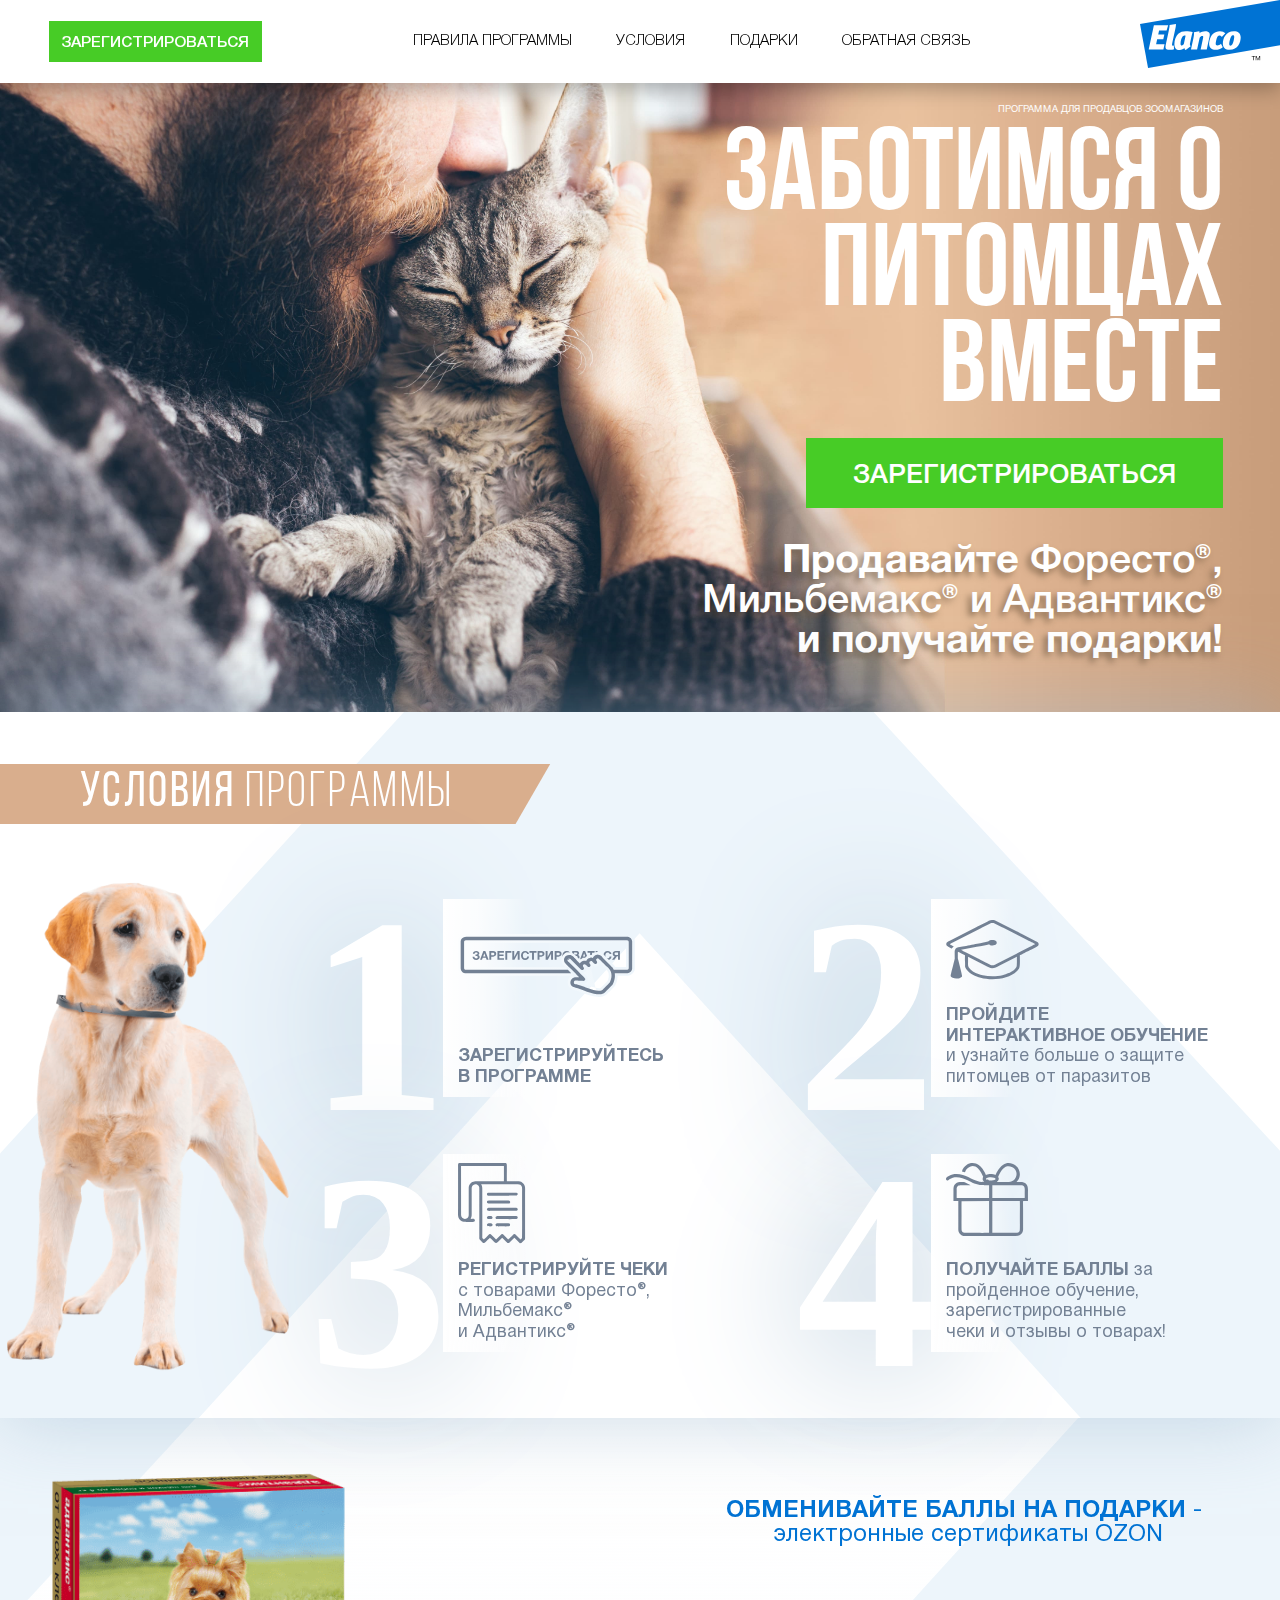
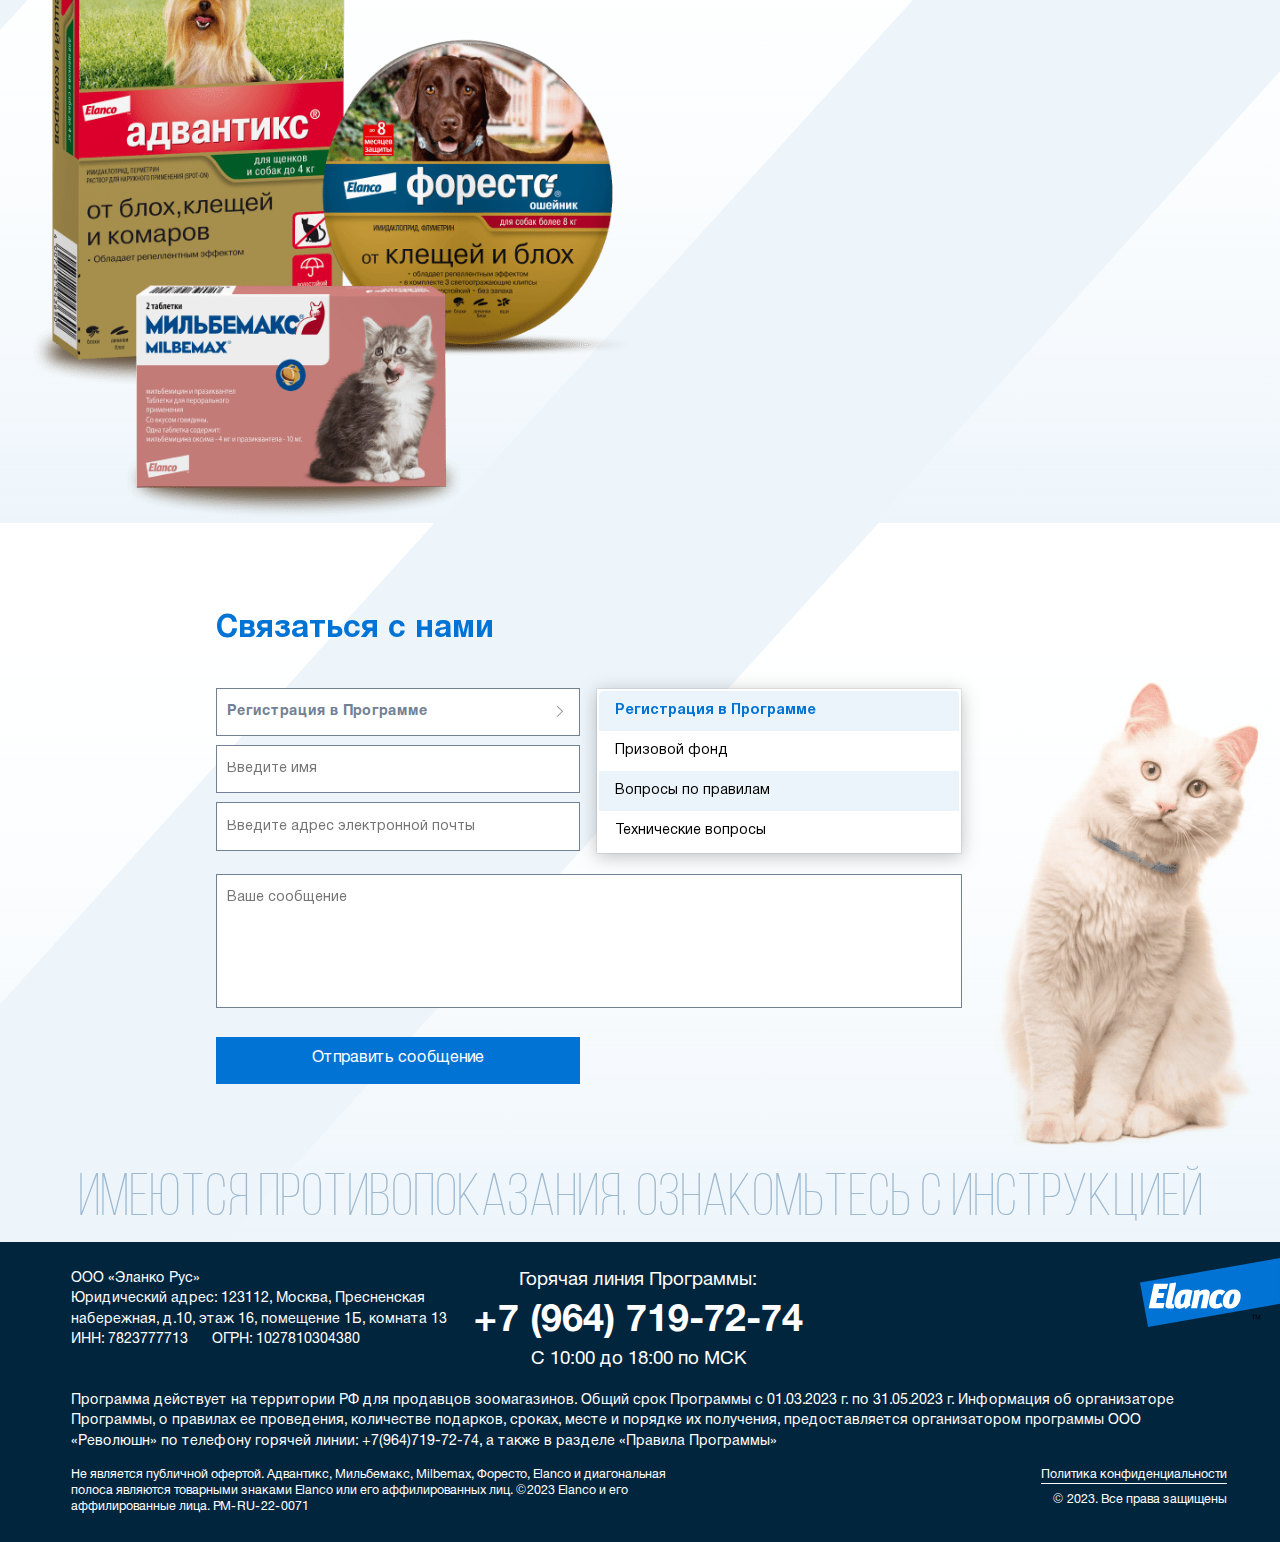
==== index.html @ 5ed326da "up" ====
<!doctype html>
<html class="no-js" lang="ru">

    <head>
        <meta charset="utf-8">
        <meta http-equiv="x-ua-compatible" content="ie=edge">
        <title>Elanco</title>
        <meta content="" name="description">
        <meta content="" name="keywords">
        <meta name="viewport" content="width=device-width, initial-scale=1">

        <meta content="telephone=no" name="format-detection">
        <!-- This make sence for mobile browsers. It means, that content has been optimized for mobile browsers -->
        <meta name="HandheldFriendly" content="true">


        <!--[if (gt IE 9)|!(IE)]><!-->
        <link href="static/css/main.min.css" rel="stylesheet" type="text/css">
        <!--<![endif]-->

        <meta property="og:title" content="" />
        <meta property="og:url" content="" />
        <meta property="og:description" content="" />
        <meta property="og:image" content="" />
        <meta property="og:image:type" content="image/jpeg" />
        <meta property="og:image:width" content="500" />
        <meta property="og:image:height" content="300" />
        <meta property="twitter:description" content="" />
        <link rel="image_src" href="" />

        <link rel="apple-touch-icon" sizes="57x57" href="./favicon/apple-icon-57x57.png">
        <link rel="apple-touch-icon" sizes="60x60" href="./favicon/apple-icon-60x60.png">
        <link rel="apple-touch-icon" sizes="72x72" href="./favicon/apple-icon-72x72.png">
        <link rel="apple-touch-icon" sizes="76x76" href="./favicon/apple-icon-76x76.png">
        <link rel="apple-touch-icon" sizes="114x114" href="./favicon/apple-icon-114x114.png">
        <link rel="apple-touch-icon" sizes="120x120" href="./favicon/apple-icon-120x120.png">
        <link rel="apple-touch-icon" sizes="144x144" href="./favicon/apple-icon-144x144.png">
        <link rel="apple-touch-icon" sizes="152x152" href="./favicon/apple-icon-152x152.png">
        <link rel="apple-touch-icon" sizes="180x180" href="./favicon/apple-icon-180x180.png">
        <link rel="icon" type="image/png" sizes="192x192" href="./favicon/android-icon-192x192.png">
        <link rel="icon" type="image/png" sizes="32x32" href="./favicon/favicon-32x32.png">
        <link rel="icon" type="image/png" sizes="96x96" href="./favicon/favicon-96x96.png">
        <link rel="icon" type="image/png" sizes="16x16" href="./favicon/favicon-16x16.png">
        <link rel="manifest" href="./favicon/manifest.json">
        <meta name="msapplication-TileColor" content="#ffffff">
        <meta name="msapplication-TileImage" content="./favicon/ms-icon-144x144.png">
        <meta name="theme-color" content="#ffffff">


        <script>
            (function(H){H.className=H.className.replace(/\bno-js\b/,'js')})(document.documentElement)
        </script>

    </head>

    <body class="page">


        <header class="header">
            <div class="burger">
                <img src="./static/img/content/burger.svg" alt="☰">
            </div>
            <div class="button" data-popup-open="popup__registration">
                Зарегистрироваться
            </div>
            <nav class="nav">
                <a href="#" class="nav__link" data-popup-open="popup__rules">

              Правила программы

            </a>
                <a href="#terms" class="nav__link">

              Условия

            </a>
                <a href="#gifts" class="nav__link">

              Подарки

            </a>
                <a href="#form" class="nav__link">

              Обратная связь

            </a>
            </nav>
            <div class="logo">
                <img src="./static/img/content/logo.svg" alt="Elanco">
            </div>
        </header>
        <section class="banner">
            <span class="mtitle">

            Программа для продавцов зоомагазинов

          </span>
            <h1 class="title">

            Заботимся о питомцах вместе

          </h1>
            <a href="#" class="button banner__button" data-popup-open="popup__registration">

            зарегистрироваться

          </a>
            <span class="banner__text">

            <b>Продавайте</b> Форесто®, Мильбемакс® и Адвантикс® <b>и получайте подарки!</b>

          </span>
            <picture class="banner__background">
                <source srcset="./static/img/content/mobile-banner.png" media="(max-width: 768px)">
                    <img src="./static/img/content/banner.jpg" alt="">
            </picture>
        </section>
        <main class="main">
            <div class="terms" id="terms">
                <div class="terms__title">
                    <b>Условия</b> программы
                </div>
                <div class="terms__container">
                    <div class="terms__item">
                        <div class="terms__icon">
                            <img src="./static/img/content/terms1.svg" alt="">
                        </div>
                        <div class="terms__text">
                            <b>Зарегистрируйтесь в&nbsp;программе</b>
                        </div>
                    </div>
                    <div class="terms__item">
                        <div class="terms__icon">
                            <img src="./static/img/content/terms2.svg" alt="">
                        </div>
                        <div class="terms__text">
                            <b>ПРОЙДИТЕ интерактивное&nbsp;обучение</b> и узнайте больше о защите питомцев от паразитов
                        </div>
                    </div>
                    <div class="terms__item">
                        <div class="terms__icon">
                            <img src="./static/img/content/terms3.svg" alt="">
                        </div>
                        <div class="terms__text">
                            <b>регистрируйте чеки</b> с&nbsp;товарами Форесто®, Мильбемакс®
                            <br>и&nbsp;Адвантикс®
                        </div>
                    </div>
                    <div class="terms__item">
                        <div class="terms__icon">
                            <img src="./static/img/content/terms4.svg" alt="">
                        </div>
                        <div class="terms__text">
                            <b>Получайте баллы</b> за пройденное обучение, зарегистрированные
                            <br>чеки и отзывы о товарах!
                        </div>
                    </div>
                </div>
                <div class="terms__background">
                    <img src="./static/img/content/terms-bg.png" alt="">
                </div>
                <picture class="terms__overlay">
                    <source srcset="./static/img/content/bg1-m.svg" media="(max-width: 768px)" />
                    <img src="./static/img/content/bg1.svg" alt="">
                </picture>
            </div>
            <div class="gifts" id="gifts">
                <div class="gifts__first">
                    <img src="./static/img/content/gift1.png" alt="">
                </div>
                <div class="gifts__second">
                    <img src="./static/img/content/gift2.svg" alt="">
                    <div class="gifts__text">
                        <b>Обменивайте баллы на&nbsp;подарки</b> -&nbsp;электронные&nbsp;сертификаты OZON
                    </div>
                </div>
                <picture class="gifts__overlay">
                    <source srcset="./static/img/content/bg2-m.svg" media="(max-width: 768px)" />
                    <img src="./static/img/content/bg2.svg" alt="">
                </picture>
            </div>
            <div class="form" id="form">
                <form class="form__container">
                    <div class="form__title">Связаться с нами</div>
                    <div class="form__select select">
                        <select name="" id="" data-role="nice-select">
                            <option value="">Регистрация в Программе</option>
                            <option value="">Призовой фонд</option>
                            <option value="">Вопросы по правилам</option>
                            <option value="">Технические вопросы</option>
                        </select>
                    </div>
                    <div class="form__input input">
                        <input type="text" placeholder="Введите имя">
                    </div>
                    <div class="form__input input">
                        <input type="text" placeholder="Введите адрес электронной почты">
                    </div>
                    <div class="form__textarea textarea">
                        <textarea name="" id="" cols="30" rows="10" placeholder="Ваше сообщение"></textarea>
                    </div>
                    <button class="form__button">Отправить сообщение</button>
                </form>
                <div class="form__info">
                    ИМЕЮТСЯ ПРОТИВОПОКАЗАНИЯ. ОЗНАКОМЬТЕСЬ С ИНСТРУКЦИЕЙ
                </div>
                <picture class="form__background">
                    <source srcset="./static/img/content/form-bg2.png" media="(max-width: 768px)">
                        <img src="./static/img/content/form-bg.png" alt="">
                </picture>
                <picture class="form__overlay">
                    <source srcset="./static/img/content/bg3-m.svg" media="(max-width: 768px)" />
                    <img src="./static/img/content/bg3.svg" alt="">
                </picture>
            </div>
            <div class="main__background">
                <!-- <img src="./static/img/content/main-bg.jpg" alt=""> -->
            </div>
        </main>

        <footer class="footer">
            <div class="footer__container">
                <div class="footer__companyinfo">
                    <p>ООО «Эланко Рус»</p>
                    <p>Юридический адрес: 123112, Москва, Пресненская набережная, д.10, этаж 16, помещение 1Б, комната 13</p>
                    <p>ИНН: 7823777713&nbsp;&nbsp;&nbsp;&nbsp;&nbsp;&nbsp;ОГРН: 1027810304380</p>
                </div>
                <div class="footer__tel">
                    <p>Горячая линия Программы:</p>
                    <a href="#">+7 (964) 719-72-74</a>
                    <p>С 10:00 до 18:00 по МСК</p>
                </div>
                <div class="logo">
                    <img src="./static/img/content/logo.svg" alt="">
                </div>
            </div>
            <div class="footer__container">
                <div class="footer__companyinfo">
                    Программа действует на территории РФ для продавцов зоомагазинов. Общий срок Программы с 01.03.2023 г. по 31.05.2023 г. Информация об организаторе Программы, о правилах ее проведения, количестве подарков, сроках, месте и порядке их получения, предоставляется
                    организатором программы ООО «Революшн» по телефону горячей линии: +7(964)719-72-74, а также в разделе «Правила Программы»
                </div>
            </div>
            <div class="footer__copyright">
                <div class="footer__copyrighttext">
                    Не является публичной офертой. Адвантикс, Мильбемакс, Milbemax, Форесто, Elanco и диагональная полоса являются товарными знаками Elanco или его аффилированных лиц. ©2023 Elanco и его аффилированные лица. PM-RU-22-0071
                </div>
                <div class="footer__politic">
                    <a href="#" data-popup-open="popup__politic">Политика конфиденциальности</a>
                    <span>© 2023. Все права защищены</span>
                </div>
            </div>
        </footer>
        <div class="popup popup__registration">
            <div class="popup__container">
                <div class="popup__close" data-popup-close>
                    <svg width="21" height="21" viewBox="0 0 21 21" fill="none" xmlns="http://www.w3.org/2000/svg">
                        <path fill-rule="evenodd" clip-rule="evenodd" d="M11.5343 10.9874L19.7318 2.62317C19.9109 2.43906 20.0099 2.19197 20.0073 1.93561C20.0046 1.67925 19.9004 1.43426 19.7175 1.25392C19.6271 1.16475 19.5199 1.09435 19.402 1.0467C19.2841 0.999049 19.1579 0.975155 19.0307 0.976362C18.9035 0.977569 18.7778 1.00387 18.6609 1.05375C18.5439 1.10363 18.4381 1.17604 18.3494 1.26691L10.1662 9.61825L1.64421 1.25392C1.55378 1.16483 1.44656 1.09446 1.32869 1.04686C1.21082 0.999257 1.08464 0.975393 0.957458 0.9766C0.830273 0.977806 0.704562 1.00408 0.587622 1.05391C0.470683 1.10374 0.364827 1.17612 0.276119 1.26691C0.0968239 1.45084 -0.00239563 1.69787 4.39455e-05 1.95423C0.00248352 2.21058 0.106358 2.45556 0.289121 2.63608L8.79873 10.9874L0.289121 19.3388C0.106358 19.5193 0.00248352 19.7643 4.39455e-05 20.0207C-0.00239563 20.2771 0.0968239 20.5241 0.276119 20.708C0.364737 20.799 0.470553 20.8715 0.587503 20.9214C0.704454 20.9713 0.830223 20.9977 0.957458 20.9989C1.08469 21.0001 1.21088 20.9762 1.32877 20.9285C1.44665 20.8808 1.55387 20.8102 1.64421 20.7209L10.1662 12.3567L18.3494 20.708C18.4392 20.8004 18.5467 20.8739 18.6655 20.924C18.7844 20.9742 18.9122 21 19.0413 21C19.1671 21.0005 19.2918 20.976 19.4081 20.9281C19.5245 20.8802 19.63 20.8098 19.7188 20.7209C19.9018 20.5406 20.0058 20.2957 20.0085 20.0393C20.0112 19.783 19.9123 19.5359 19.7331 19.3518L11.5343 10.9874Z"
                        fill="#0073D4" />
                    </svg>
                </div>
                <div class="popup__title">
                    Регистрация
                </div>
                <div class="popup__form">
                    <div class="input">
                        <input type="text" placeholder="Имя">
                    </div>
                    <div class="input">
                        <input type="text" placeholder="Фамилия">
                    </div>
                    <div class="input">
                        <input type="text" placeholder="Город">
                    </div>
                    <div class="input">
                        <input type="text" placeholder="Название магазина">
                    </div>
                    <div class="input">
                        <input type="text" class="tel" placeholder="Номер телефона">
                    </div>
                    <div class="input">
                        <input type="text" class="tel" placeholder="Почта">
                    </div>
                    <label class="checkbox">
                        <input type="checkbox" checked>
                        <span>Настоящим подтверждаю, что я ознакомлен с <a href="#" data-popup-open="popup__politic">Политикой конфиденциальности</a> и согласен на обработку персональных данных.</span>
                    </label>
                    <label class="checkbox">
                        <input type="checkbox" checked>
                        <span>Я даю согласие на получение рассылки о предложениях, информации о продуктах/услугах и иной рекламной информации.</span>
                    </label>
                    <div class="form__button">
                        Зарегистрироваться
                    </div>
                </div>
            </div>
            <div class="popup__overlay" data-popup-close></div>
        </div>

        <div class="popup popup__rules">
            <div class="popup__container">
                <div class="popup__close" data-popup-close>
                    <svg width="21" height="21" viewBox="0 0 21 21" fill="none" xmlns="http://www.w3.org/2000/svg">
                        <path fill-rule="evenodd" clip-rule="evenodd" d="M11.5343 10.9874L19.7318 2.62317C19.9109 2.43906 20.0099 2.19197 20.0073 1.93561C20.0046 1.67925 19.9004 1.43426 19.7175 1.25392C19.6271 1.16475 19.5199 1.09435 19.402 1.0467C19.2841 0.999049 19.1579 0.975155 19.0307 0.976362C18.9035 0.977569 18.7778 1.00387 18.6609 1.05375C18.5439 1.10363 18.4381 1.17604 18.3494 1.26691L10.1662 9.61825L1.64421 1.25392C1.55378 1.16483 1.44656 1.09446 1.32869 1.04686C1.21082 0.999257 1.08464 0.975393 0.957458 0.9766C0.830273 0.977806 0.704562 1.00408 0.587622 1.05391C0.470683 1.10374 0.364827 1.17612 0.276119 1.26691C0.0968239 1.45084 -0.00239563 1.69787 4.39455e-05 1.95423C0.00248352 2.21058 0.106358 2.45556 0.289121 2.63608L8.79873 10.9874L0.289121 19.3388C0.106358 19.5193 0.00248352 19.7643 4.39455e-05 20.0207C-0.00239563 20.2771 0.0968239 20.5241 0.276119 20.708C0.364737 20.799 0.470553 20.8715 0.587503 20.9214C0.704454 20.9713 0.830223 20.9977 0.957458 20.9989C1.08469 21.0001 1.21088 20.9762 1.32877 20.9285C1.44665 20.8808 1.55387 20.8102 1.64421 20.7209L10.1662 12.3567L18.3494 20.708C18.4392 20.8004 18.5467 20.8739 18.6655 20.924C18.7844 20.9742 18.9122 21 19.0413 21C19.1671 21.0005 19.2918 20.976 19.4081 20.9281C19.5245 20.8802 19.63 20.8098 19.7188 20.7209C19.9018 20.5406 20.0058 20.2957 20.0085 20.0393C20.0112 19.783 19.9123 19.5359 19.7331 19.3518L11.5343 10.9874Z"
                        fill="#0073D4" />
                    </svg>
                </div>
                <div class="popup__title">
                    Правила программы
                </div>
                <div class="popup__content">
                    <b>

                1. Общие положения проведения Программы.

              </b>
                    <p>
                        Стимулирующая Программа (далее – «Программа») проводится с целью продвижения и повышения узнаваемости бумаги офисной бренда Снегурочка (далее – Продукция).
                    </p>
                    <p>
                        Программа проводится с целью привлечения внимания покупателей к Продукции и стимулирования потребительского спроса на Продукцию.
                    </p>
                    <p>
                        Принимая участие в Программе, Участники полностью соглашаются с настоящими правилами (далее – «Правила»).
                    </p>
                    <p>
                        Программа не преследует цели получения прибыли либо иного дохода. Программа носит исключительно рекламный характер и не требует внесения платы за участие. Программа не является лотереей или иной основанной на риске игрой и проводится в соответствии с
                        настоящими Правилами и действующим законодательством РФ. Программа не содержит элементы риска, определение победителей осуществляется в соответствии с настоящими Правилами. Требования Федерального закона РФ № 138-ФЗ от 11.11.2003
                        г. «О лотереях» на данную Программу не распространяются.
                    </p>
                    <b>

                2. Термины и определения, содержащиеся в настоящих Правилах:

              </b>
                    <p>
                        2.1 Участник Программы (далее по тексту - «Участник», «Участники» или «Участник Программы», «Участники Программы») – лицо, соответствующее требованиям, установленным разделом 6 настоящих Правил и совершившее действия, предусмотренные условиями настоящих
                        Правил, направленные на участие
                    </p>
                    <p>
                        Стимулирующая Программа (далее – «Программа») проводится с целью продвижения и повышения узнаваемости бумаги офисной бренда Снегурочка (далее – Продукция).
                    </p>
                    <p>
                        Программа проводится с целью привлечения внимания покупателей к Продукции и стимулирования потребительского спроса на Продукцию.
                    </p>
                    <p>
                        Принимая участие в Программе, Участники полностью соглашаются с настоящими правилами (далее – «Правила»).
                    </p>
                    <p>
                        Программа не преследует цели получения прибыли либо иного дохода. Программа носит исключительно рекламный характер и не требует внесения платы за участие. Программа не является лотереей или иной основанной на риске игрой и проводится в соответствии с
                        настоящими Правилами и действующим законодательством РФ. Программа не содержит элементы риска, определение победителей осуществляется в соответствии с настоящими Правилами. Требования Федерального закона РФ № 138-ФЗ от 11.11.2003
                        г. «О лотереях» на данную Программу не распространяются.
                    </p>
                </div>
            </div>
            <div class="popup__overlay" data-popup-close></div>
        </div>

        <div class="popup popup__politic">
            <div class="popup__container">
                <div class="popup__close" data-popup-close>
                    <svg width="21" height="21" viewBox="0 0 21 21" fill="none" xmlns="http://www.w3.org/2000/svg">
                        <path fill-rule="evenodd" clip-rule="evenodd" d="M11.5343 10.9874L19.7318 2.62317C19.9109 2.43906 20.0099 2.19197 20.0073 1.93561C20.0046 1.67925 19.9004 1.43426 19.7175 1.25392C19.6271 1.16475 19.5199 1.09435 19.402 1.0467C19.2841 0.999049 19.1579 0.975155 19.0307 0.976362C18.9035 0.977569 18.7778 1.00387 18.6609 1.05375C18.5439 1.10363 18.4381 1.17604 18.3494 1.26691L10.1662 9.61825L1.64421 1.25392C1.55378 1.16483 1.44656 1.09446 1.32869 1.04686C1.21082 0.999257 1.08464 0.975393 0.957458 0.9766C0.830273 0.977806 0.704562 1.00408 0.587622 1.05391C0.470683 1.10374 0.364827 1.17612 0.276119 1.26691C0.0968239 1.45084 -0.00239563 1.69787 4.39455e-05 1.95423C0.00248352 2.21058 0.106358 2.45556 0.289121 2.63608L8.79873 10.9874L0.289121 19.3388C0.106358 19.5193 0.00248352 19.7643 4.39455e-05 20.0207C-0.00239563 20.2771 0.0968239 20.5241 0.276119 20.708C0.364737 20.799 0.470553 20.8715 0.587503 20.9214C0.704454 20.9713 0.830223 20.9977 0.957458 20.9989C1.08469 21.0001 1.21088 20.9762 1.32877 20.9285C1.44665 20.8808 1.55387 20.8102 1.64421 20.7209L10.1662 12.3567L18.3494 20.708C18.4392 20.8004 18.5467 20.8739 18.6655 20.924C18.7844 20.9742 18.9122 21 19.0413 21C19.1671 21.0005 19.2918 20.976 19.4081 20.9281C19.5245 20.8802 19.63 20.8098 19.7188 20.7209C19.9018 20.5406 20.0058 20.2957 20.0085 20.0393C20.0112 19.783 19.9123 19.5359 19.7331 19.3518L11.5343 10.9874Z"
                        fill="#0073D4" />
                    </svg>
                </div>
                <div class="popup__title">
                    Правила программы
                </div>
                <div class="popup__content">
                    <p>
                        <b>

                  Политика конфиденциальности к Программе «Заботимся о питомцах вместе»

                </b>
                    </p>
                    <p>
                        <b>1.</b>Участникам Программы (далее — «субъекты персональных данных»), необходимо предоставить свои персональные данные в соответствии с условиями настоящих Правил. Предоставляемая информация относится к персональным данным и
                        охраняется в соответствии с действующим законодательством Российской Федерации. Принимая участие в Программе, Участник подтверждает свое согласие на обработку Организатором Программы предоставленных персональных данных, включая
                        сбор, запись, систематизацию, накопление, хранение, уточнение (обновление, изменение), извлечение, использование, передачу (предоставление, доступ), обезличивание, блокирование, удаление, уничтожение персональных данных для целей
                        проведения Программы на весь срок ее проведения и на срок указанный в п. 2 Правил Программы, в соответствии с положениями, предусмотренными Федеральным законом РФ № 152-ФЗ от 27 июля 2006 г. «О персональных данных» (далее - Закон).
                        Указанное согласие может быть отозвано Участником в любое время путем уведомления, направленного по электронной почте по адресу: <a href="mailto:info@revolution-marketing.ru">info@revolution-marketing.ru</a>.
                    </p>
                    <p>
                        Факт участия в Программе, а именно выполнение Участником действий, указанных в настоящих Правилах, означает его ознакомление с настоящими Правилами и его согласие на участие в Программе, на обработку его персональных данных в соответствии с настоящими
                        Правилами. Участники понимают, что указанные/предоставленные ими для участия в Программе персональные данные, будут обрабатываться Организатором всеми необходимыми способами в целях проведения Программы и дают согласие на такую
                        обработку при принятии Правил Программы.
                    </p>
                    <p>
                        <b>2. Цели сбора персональных данных:</b>
                    </p>
                    <p>
                        • Персональные данные собираются с целью выдачи Призов, указанных в п. 6.1. настоящих Правил, сообщений победителю о набранных баллах, информации о продукции Организатора и проводимых ими мероприятиях, рекламных предложений, а также с целью проведения
                        маркетингового анализа и подготовки статистической информации, а также иных целей, необходимых в соответствии с законодательством Российской Федерации.
                    </p>
                    <p>
                        • Обработка персональных данных может осуществляться Организатором, а также уполномоченными им лицами, с применением автоматизированных средств обработки данных. Участник вправе получить иную информацию о лице, осуществляющем обработку персональных данных
                        Участника, в соответствии с Федеральным законом № 152-ФЗ «О персональных данных» путем обращения к Организатору.
                    </p>
                    <p>
                        <b>3. Право доступа субъекта персональных данных к своим персональным данным:</b>
                    </p>
                    <p>
                        • Субъект персональных данных имеет право на получение сведений об Организаторе, о месте его нахождения, о наличии у Организатора защитных технических средств персональных данных, относящихся к соответствующему субъекту персональных данных, а также на
                        ознакомление с такими персональными данными, как в письменной форме (по соответствующему запросу, содержащему номер основного документа, удостоверяющего личность субъекта персональных данных или его законного представителя, сведения
                        о дате выдачи указанного документа и выдавшем его органе, а также собственноручную подпись субъекта персональных данных или его законного представителя), так и в устной форме посредством телефонной связи.
                    </p>
                    <p>
                        <b>4. Защита персональных данных:</b>
                    </p>
                    <p>
                        • Организатор, имеющий доступ к персональным данным, обеспечивает конфиденциальность персональных данных в установленном законом порядке.
                    </p>
                    <p>
                        • Персональные данные Участника хранятся до «31» декабря 2023 года.
                    </p>
                    <p>
                        • Субъект персональных данных вправе отозвать свое согласие, отправив электронное письмо на адрес: <a href="mailto:info@revolution-marketing.ru">info@revolution-marketing.ru</a> Организатору Программы с указанием в уведомлении своей
                        фамилии, имени, отчества, возраста и города, которые Участник сообщал для участия в Программе в числе своих регистрационных данных.
                    </p>
                    <p>
                        <b>5.</b> Факт участия в Программе является согласием Участника на предоставление Организатору и уполномоченным им лицам, своих персональных данных, для обработки в связи с его Участием в Программе, включая сбор, запись, систематизацию,
                        накопление, хранение, уточнение (обновление, изменение), извлечение, использование, а также с целью отправки сообщений по сетям электросвязи, включая направление SMS-сообщений, в связи с участием в Программе, с целью вручения Призов,
                        индивидуального общения с Участниками в целях, связанных с проведением Программы, а также в отношении иных акций Организатора, как самим Организатором, так и уполномоченным им лицам, передачу (предоставление, доступ), обезличивание,
                        блокирование, удаление, уничтожение персональных данных в целях, связанных с проведением Программы и других акций Организатора. Обработка персональных данных осуществляется в целях исполнения договора на участие в Программе, одной
                        из сторон которого является Участник. Персональные данные используются Организатором для исполнения указанного договора. Организатор Программы уничтожает или обезличивает хранящиеся у него в любом виде и формате персональные данные
                        Участников по достижению целей обработки, за исключением итоговой документации, которая хранится в течение 5-ти лет. Персональные данные могут передаваться от Организатора третьим лицам, привлекаемым Организатором на основании
                        соответствующих договоров. Существенным условием договоров, заключаемых Организатором с третьими лицами, является обязанность обеспечения третьими лицами конфиденциальности персональных данных и безопасности их обработки.
                    </p>
                    <p>
                        <b>6.</b> Трансграничная передача персональных данных и обработка биометрических персональных данных Организатором не осуществляется. Персональные данные Участников хранятся на территории России.
                    </p>
                </div>
            </div>
            <div class="popup__overlay" data-popup-close></div>
        </div>

        <div class="mobile-menu">
            <a href="#" data-popup-open="popup__rules">Правила программы</a>
            <a href="#terms" class="mobile-close">Условия</a>
            <a href="#gifts" class="mobile-close">Подарки</a>
            <a href="#form" class="mobile-close">Обратная связь</a>
        </div>



        <!-- Main scripts. You can replace it, but I recommend you to leave it here     -->
        <script src="static/js/main.min.js"></script>
    </body>

</html>
---- static/css/main.min.css ----
/*! normalize.css v8.0.1 | MIT License | github.com/necolas/normalize.css */
html{line-height:1.15;-webkit-text-size-adjust:100%}details,main{display:block}h1{font-size:2em}hr{-webkit-box-sizing:content-box;box-sizing:content-box;height:0;overflow:visible}code,kbd,pre,samp{font-family:monospace,monospace;font-size:1em}a{background-color:transparent;text-decoration:none;cursor:pointer}abbr[title]{border-bottom:none;-webkit-text-decoration:underline dotted;text-decoration:underline dotted}b,strong{font-weight:bolder}small{font-size:80%}sub,sup{font-size:75%;line-height:0;position:relative;vertical-align:baseline}sub{bottom:-.25em}sup{top:-.5em}img{border-style:none}button,input,optgroup,select,textarea{font-family:inherit;font-size:100%;line-height:1.15;margin:0}button,input{overflow:visible}button,select{text-transform:none}[type=button],[type=reset],[type=submit],button{-webkit-appearance:button}[type=button]::-moz-focus-inner,[type=reset]::-moz-focus-inner,[type=submit]::-moz-focus-inner,button::-moz-focus-inner{border-style:none;padding:0}[type=button]:-moz-focusring,[type=reset]:-moz-focusring,[type=submit]:-moz-focusring,button:-moz-focusring{outline:1px dotted ButtonText}fieldset{padding:.35em .75em .625em}legend{color:inherit;display:table;max-width:100%;white-space:normal}progress{vertical-align:baseline}textarea{overflow:auto}[type=checkbox],[type=radio],legend{-webkit-box-sizing:border-box;box-sizing:border-box;padding:0}[type=number]::-webkit-inner-spin-button,[type=number]::-webkit-outer-spin-button{height:auto}[type=search]{-webkit-appearance:textfield;outline-offset:-2px}[type=search]::-webkit-search-decoration{-webkit-appearance:none}::-webkit-file-upload-button{-webkit-appearance:button;font:inherit}summary{display:list-item}[hidden],template{display:none}@font-face{font-family:"Bebas Neue";src:local("Bebas Neue Thin"),local("BebasNeue-Thin"),url(../fonts/bebasneuethin.woff2) format("woff2"),url(../fonts/bebasneuethin.woff) format("woff"),url(../fonts/bebasneuethin.ttf) format("truetype");font-weight:100;font-style:normal}@font-face{font-family:"Bebas Neue";src:local("Bebas Neue Light"),local("BebasNeue-Light"),url(../fonts/bebasneuelight.woff2) format("woff2"),url(../fonts/bebasneuelight.woff) format("woff"),url(../fonts/bebasneuelight.ttf) format("truetype");font-weight:200;font-style:normal}@font-face{font-family:"Bebas Neue";src:local("Bebas Neue Book"),local("BebasNeueBook"),url(../fonts/bebasneuebook.woff2) format("woff2"),url(../fonts/bebasneuebook.woff) format("woff"),url(../fonts/bebasneuebook.ttf) format("truetype");font-weight:300;font-style:normal}@font-face{font-family:"Bebas Neue";src:local("Bebas Neue Regular"),local("BebasNeueRegular"),url(../fonts/bebasneueregular.woff2) format("woff2"),url(../fonts/bebasneueregular.woff) format("woff"),url(../fonts/bebasneueregular.ttf) format("truetype");font-weight:400;font-style:normal}@font-face{font-family:"Bebas Neue";src:local("Bebas Neue Bold"),local("BebasNeueBold"),url(../fonts/bebasneuebold.woff2) format("woff2"),url(../fonts/bebasneuebold.woff) format("woff"),url(../fonts/bebasneuebold.ttf) format("truetype");font-weight:700;font-style:normal}@font-face{font-family:"HelveticaNeueCyr";src:url(../fonts/HelveticaNeueCyr-Medium.eot);src:local("HelveticaNeueCyr-Medium"),url(../fonts/HelveticaNeueCyr-Medium.eot?#iefix) format("embedded-opentype"),url(../fonts/HelveticaNeueCyr-Medium.woff) format("woff"),url(../fonts/HelveticaNeueCyr-Medium.ttf) format("truetype");font-weight:500;font-style:normal}@font-face{font-family:"HelveticaNeueCyr";src:url(../fonts/HelveticaNeueCyr-Heavy.eot);src:local("HelveticaNeueCyr-Heavy"),url(../fonts/HelveticaNeueCyr-Heavy.eot?#iefix) format("embedded-opentype"),url(../fonts/HelveticaNeueCyr-Heavy.woff) format("woff"),url(../fonts/HelveticaNeueCyr-Heavy.ttf) format("truetype");font-weight:900;font-style:normal}@font-face{font-family:"HelveticaNeueCyr";src:url(../fonts/HelveticaNeueCyr-HeavyItalic.eot);src:local("HelveticaNeueCyr-HeavyItalic"),url(../fonts/HelveticaNeueCyr-HeavyItalic.eot?#iefix) format("embedded-opentype"),url(../fonts/HelveticaNeueCyr-HeavyItalic.woff) format("woff"),url(../fonts/HelveticaNeueCyr-HeavyItalic.ttf) format("truetype");font-weight:900;font-style:italic}@font-face{font-family:"HelveticaNeueCyr";src:url(../fonts/HelveticaNeueCyr-Black.eot);src:local("HelveticaNeueCyr-Black"),url(../fonts/HelveticaNeueCyr-Black.eot?#iefix) format("embedded-opentype"),url(../fonts/HelveticaNeueCyr-Black.woff) format("woff"),url(../fonts/HelveticaNeueCyr-Black.ttf) format("truetype");font-weight:900;font-style:normal}@font-face{font-family:"HelveticaNeueCyr";src:url(../fonts/HelveticaNeueCyr-UltraLightItalic.eot);src:local("HelveticaNeueCyr-UltraLightItalic"),url(../fonts/HelveticaNeueCyr-UltraLightItalic.eot?#iefix) format("embedded-opentype"),url(../fonts/HelveticaNeueCyr-UltraLightItalic.woff) format("woff"),url(../fonts/HelveticaNeueCyr-UltraLightItalic.ttf) format("truetype");font-weight:200;font-style:italic}@font-face{font-family:"HelveticaNeueCyr";src:url(../fonts/HelveticaNeueCyr-BlackItalic.eot);src:local("HelveticaNeueCyr-BlackItalic"),url(../fonts/HelveticaNeueCyr-BlackItalic.eot?#iefix) format("embedded-opentype"),url(../fonts/HelveticaNeueCyr-BlackItalic.woff) format("woff"),url(../fonts/HelveticaNeueCyr-BlackItalic.ttf) format("truetype");font-weight:900;font-style:italic}@font-face{font-family:"HelveticaNeueCyr";src:url(../fonts/HelveticaNeueCyr-ThinItalic.eot);src:local("HelveticaNeueCyr-ThinItalic"),url(../fonts/HelveticaNeueCyr-ThinItalic.eot?#iefix) format("embedded-opentype"),url(../fonts/HelveticaNeueCyr-ThinItalic.woff) format("woff"),url(../fonts/HelveticaNeueCyr-ThinItalic.ttf) format("truetype");font-weight:100;font-style:italic}@font-face{font-family:"HelveticaNeueCyr";src:url(../fonts/HelveticaNeueCyr-MediumItalic.eot);src:local("HelveticaNeueCyr-MediumItalic"),url(../fonts/HelveticaNeueCyr-MediumItalic.eot?#iefix) format("embedded-opentype"),url(../fonts/HelveticaNeueCyr-MediumItalic.woff) format("woff"),url(../fonts/HelveticaNeueCyr-MediumItalic.ttf) format("truetype");font-weight:500;font-style:italic}@font-face{font-family:"HelveticaNeueCyr";src:url(../fonts/HelveticaNeueCyr-LightItalic.eot);src:local("HelveticaNeueCyr-LightItalic"),url(../fonts/HelveticaNeueCyr-LightItalic.eot?#iefix) format("embedded-opentype"),url(../fonts/HelveticaNeueCyr-LightItalic.woff) format("woff"),url(../fonts/HelveticaNeueCyr-LightItalic.ttf) format("truetype");font-weight:300;font-style:italic}@font-face{font-family:"HelveticaNeueCyr";src:url(../fonts/HelveticaNeueCyr-UltraLight.eot);src:local("HelveticaNeueCyr-UltraLight"),url(../fonts/HelveticaNeueCyr-UltraLight.eot?#iefix) format("embedded-opentype"),url(../fonts/HelveticaNeueCyr-UltraLight.woff) format("woff"),url(../fonts/HelveticaNeueCyr-UltraLight.ttf) format("truetype");font-weight:200;font-style:normal}@font-face{font-family:"HelveticaNeueCyr";src:url(../fonts/HelveticaNeueCyr-BoldItalic.eot);src:local("HelveticaNeueCyr-BoldItalic"),url(../fonts/HelveticaNeueCyr-BoldItalic.eot?#iefix) format("embedded-opentype"),url(../fonts/HelveticaNeueCyr-BoldItalic.woff) format("woff"),url(../fonts/HelveticaNeueCyr-BoldItalic.ttf) format("truetype");font-weight:700;font-style:italic}@font-face{font-family:"HelveticaNeueCyr";src:url(../fonts/HelveticaNeueCyr-Italic.eot);src:local("HelveticaNeueCyr-Italic"),url(../fonts/HelveticaNeueCyr-Italic.eot?#iefix) format("embedded-opentype"),url(../fonts/HelveticaNeueCyr-Italic.woff) format("woff"),url(../fonts/HelveticaNeueCyr-Italic.ttf) format("truetype");font-weight:500;font-style:italic}@font-face{font-family:"HelveticaNeueCyr";src:url(../fonts/HelveticaNeueCyr-Roman.eot);src:local("HelveticaNeueCyr-Roman"),url(../fonts/HelveticaNeueCyr-Roman.eot?#iefix) format("embedded-opentype"),url(../fonts/HelveticaNeueCyr-Roman.woff) format("woff"),url(../fonts/HelveticaNeueCyr-Roman.ttf) format("truetype");font-weight:400;font-style:normal}@font-face{font-family:"HelveticaNeueCyr";src:url(../fonts/HelveticaNeueCyr-Bold.eot);src:local("HelveticaNeueCyr-Bold"),url(../fonts/HelveticaNeueCyr-Bold.eot?#iefix) format("embedded-opentype"),url(../fonts/HelveticaNeueCyr-Bold.woff) format("woff"),url(../fonts/HelveticaNeueCyr-Bold.ttf) format("truetype");font-weight:700;font-style:normal}@font-face{font-family:"HelveticaNeueCyr";src:url(../fonts/HelveticaNeueCyr-Light.eot);src:local("HelveticaNeueCyr-Light"),url(../fonts/HelveticaNeueCyr-Light.eot?#iefix) format("embedded-opentype"),url(../fonts/HelveticaNeueCyr-Light.woff) format("woff"),url(../fonts/HelveticaNeueCyr-Light.ttf) format("truetype");font-weight:300;font-style:normal}@font-face{font-family:"HelveticaNeueCyr";src:url(../fonts/HelveticaNeueCyr-Thin.eot);src:local("HelveticaNeueCyr-Thin"),url(../fonts/HelveticaNeueCyr-Thin.eot?#iefix) format("embedded-opentype"),url(../fonts/HelveticaNeueCyr-Thin.woff) format("woff"),url(../fonts/HelveticaNeueCyr-Thin.ttf) format("truetype");font-weight:100;font-style:normal}body,html{margin:0;padding:0}html{height:100%}body{display:-webkit-box;display:-ms-flexbox;display:flex;-webkit-box-orient:vertical;-webkit-box-direction:normal;-ms-flex-direction:column;flex-direction:column;overflow-x:hidden;min-height:100vh;position:relative;font-family:"HelveticaNeueCyr",sans-serif;-webkit-overflow-scrolling:touch;padding-top:6.458vw}@media only screen and (min-width:1441px){body{padding-top:93px}}body>*{-ms-flex-negative:0;flex-shrink:0}.no-scroll{overflow:hidden}*{outline:0!important;-webkit-tap-highlight-color:transparent;-webkit-box-sizing:border-box;box-sizing:border-box}input[type=email],input[type=password],input[type=text]{outline:0;-webkit-appearance:none;-moz-appearance:none}input::-ms-clear{display:none}input::-ms-reveal{display:none}input[type=number]{-moz-appearance:textfield}input::-webkit-inner-spin-button,input::-webkit-outer-spin-button{-webkit-appearance:none}h1,h2,h3,h4,h5,h6,p{margin:0}.wrapper{margin:0 auto}.main{position:relative;z-index:1}.main__background{position:absolute;left:0;top:0;width:100%;height:100%;z-index:-1}.banner__background img,.main__background img{width:100%;height:100%;-o-object-fit:cover;object-fit:cover}@media only screen and (max-width:768px){body{padding-top:17.5vw}}.nice-select{-webkit-tap-highlight-color:transparent;background-color:#fff;border-radius:5px;border:solid 1px #e8e8e8;-webkit-box-sizing:border-box;box-sizing:border-box;clear:both;cursor:pointer;display:block;float:left;font-family:inherit;font-size:14px;font-weight:400;height:38px;line-height:36px;outline:0;padding-left:18px;padding-right:30px;position:relative;text-align:left!important;-webkit-transition:all .2s ease-in-out;transition:all .2s ease-in-out;-webkit-user-select:none;-moz-user-select:none;-ms-user-select:none;user-select:none;white-space:nowrap;width:auto}.nice-select:hover{border-color:#dbdbdb}.nice-select.open,.nice-select:active,.nice-select:focus{border-color:#999}.nice-select:after{border-bottom:2px solid #999;border-right:2px solid #999;content:"";display:block;height:5px;margin-top:-4px;pointer-events:none;position:absolute;right:12px;top:50%;-webkit-transform-origin:66% 66%;transform-origin:66% 66%;-webkit-transform:rotate(45deg);transform:rotate(45deg);-webkit-transition:all .15s ease-in-out;transition:all .15s ease-in-out;width:5px}.nice-select.open:after{-webkit-transform:rotate(-135deg);transform:rotate(-135deg)}.nice-select.open .nice-select-dropdown{opacity:1;pointer-events:auto;-webkit-transform:scale(1) translateY(0);transform:scale(1) translateY(0)}.nice-select.disabled{border-color:#ededed;color:#999;pointer-events:none}.nice-select.disabled:after{border-color:#ccc}.nice-select.wide{width:100%}.nice-select.wide .nice-select-dropdown{left:0!important;right:0!important}.nice-select.right{float:right}.nice-select.right .nice-select-dropdown{left:auto;right:0}.nice-select.small{font-size:12px;height:36px;line-height:34px}.nice-select.small:after{height:4px;width:4px}.nice-select.small .option{line-height:34px;min-height:34px}.nice-select .nice-select-dropdown{margin-top:4px;background-color:#fff;border-radius:5px;-webkit-box-shadow:0 0 0 1px rgba(68,68,68,.11);box-shadow:0 0 0 1px rgba(68,68,68,.11);pointer-events:none;position:absolute;top:100%;left:0;-webkit-transform-origin:50% 0;transform-origin:50% 0;-webkit-transform:scale(.75) translateY(19px);transform:scale(.75) translateY(19px);-webkit-transition:all .2s cubic-bezier(.5,0,0,1.25),opacity .15s ease-out;transition:all .2s cubic-bezier(.5,0,0,1.25),opacity .15s ease-out;z-index:9;opacity:0}.nice-select .list{border-radius:5px;-webkit-box-sizing:border-box;box-sizing:border-box;overflow:hidden;padding:0;max-height:210px;overflow-y:auto}.nice-select .list:hover .option:not(:hover){background-color:transparent!important}.nice-select .option{cursor:pointer;font-weight:400;line-height:40px;list-style:none;outline:0;padding-left:18px;padding-right:29px;text-align:left;-webkit-transition:all .2s;transition:all .2s}.nice-select .option.focus,.nice-select .option.selected.focus,.nice-select .option:hover{background-color:#f6f6f6}.nice-select .optgroup,.nice-select .option.selected{font-weight:700}.nice-select .option.disabled{background-color:transparent;color:#999;cursor:default}.no-csspointerevents .nice-select .nice-select-dropdown{display:none}.no-csspointerevents .nice-select.open .nice-select-dropdown{display:block}.nice-select .list::-webkit-scrollbar{width:0}.nice-select .has-multiple{white-space:inherit;height:auto;padding:7px 12px;min-height:36px;line-height:22px}.nice-select .has-multiple span.current{border:1px solid #ccc;background:#eee;padding:0 10px;border-radius:3px;display:inline-block;line-height:24px;font-size:14px;margin-bottom:3px;margin-right:3px}.nice-select .has-multiple .multiple-options{display:block;line-height:24px;padding:0}.nice-select .nice-select-search-box{-webkit-box-sizing:border-box;box-sizing:border-box;width:100%;padding:5px;pointer-events:none;border-radius:5px 5px 0 0}.nice-select .nice-select-search{-webkit-box-sizing:border-box;box-sizing:border-box;background-color:#fff;border:1px solid #e8e8e8;border-radius:3px;color:#444;display:inline-block;vertical-align:middle;padding:7px 12px;margin:0 10px 0 0;width:100%;min-height:36px;line-height:22px;height:auto;outline:0!important;font-size:14px}.banner{min-height:49.167vw;position:relative;z-index:1;display:-webkit-box;display:-ms-flexbox;display:flex;-webkit-box-orient:vertical;-webkit-box-direction:normal;-ms-flex-direction:column;flex-direction:column;-webkit-box-align:end;-ms-flex-align:end;align-items:flex-end;padding:1.736vw 4.444vw}@media only screen and (min-width:1441px){.banner{min-height:708px;padding:27px 64px}}@media only screen and (min-width:1921px){.banner{padding-right:calc((100vw - 1920px)/2 + 64px)}}.banner__background{position:absolute;left:0;top:0;width:100%;height:100%;z-index:-1}.banner__button.button{font-size:2.09vw;line-height:2.917vw;text-align:center;text-transform:uppercase;color:#fff;padding:1.528vw 3.681vw 1.042vw;margin-bottom:2.639vw}@media only screen and (min-width:1441px){.banner__button.button{font-size:30.1px;line-height:42px;padding:22px 55px 15px;margin-bottom:38px}}.banner__text{font-weight:500;font-size:3.111vw;line-height:3.125vw;text-align:right;color:#fff;text-shadow:-.347vw .347vw .486vw rgba(93,73,50,.6);max-width:41.667vw}@media only screen and (min-width:1441px){.banner__text{font-size:44.888px;line-height:45px;max-width:590px;text-shadow:-5px 5px 7px rgba(93,73,50,.6)}}.mtitle{font-weight:400;font-size:.736vw;line-height:.764vw;text-align:right;text-transform:uppercase;color:#fff;margin-bottom:1.389vw}@media only screen and (min-width:1441px){.mtitle{font-size:10.623px;line-height:11px;margin-bottom:20px}}.title{font-family:"Bebas Neue";font-weight:600;font-size:9.143vw;line-height:7.5vw;text-align:right;color:#fff;text-transform:uppercase;max-width:41.667vw;margin-bottom:1.389vw}@media only screen and (min-width:1441px){.title{font-size:131.669px;line-height:108px;max-width:575px;margin-bottom:20px}}@media only screen and (max-width:768px){.banner__background{width:100%;height:87.778vw}.banner{padding:2.778vw 5.556vw 11.667vw;background:-webkit-gradient(linear,left top,left bottom,color-stop(44.28%,#e9c29e),color-stop(67.81%,#c09774),color-stop(92.5%,#dbb08f),color-stop(126.2%,#e6bc99));background:-webkit-linear-gradient(top,#e9c29e 44.28%,#c09774 67.81%,#dbb08f 92.5%,#e6bc99 126.2%);background:linear-gradient(180deg,#e9c29e 44.28%,#c09774 67.81%,#dbb08f 92.5%,#e6bc99 126.2%)}.mtitle{font-size:3.472vw;line-height:3.611vw;text-align:center;margin-bottom:53vw}.banner__text,.title{width:100%;max-width:100%;font-size:14vw;line-height:12.222vw;margin-bottom:16.667vw;text-shadow:0 4px 4px rgba(0,0,0,.5)}.banner__button.button{-webkit-box-ordinal-group:3;-ms-flex-order:2;order:2;padding:2.5vw 3.889vw;font-size:5.278vw;line-height:7.5vw;width:100%;text-align:center;margin-bottom:0}.banner__text{font-size:6.389vw;line-height:6.389vw;margin-bottom:8.611vw;text-align:center;text-shadow:-2.58075px 2.58075px 3.61305px rgba(93,73,50,.6)}}.footer{padding:2.083vw 4.167vw 2.083vw 5.556vw;background:#02253e;margin-top:auto;color:#fff;position:relative}@media only screen and (min-width:1441px){.footer{padding:30px 60px 30px 80px}}@media only screen and (min-width:1921px){.footer{padding-left:calc((100vw - 1920px)/2 + 80px);padding-right:calc((100vw - 1920px)/2 + 60px)}}.footer__container{display:-webkit-box;display:-ms-flexbox;display:flex;margin-bottom:1.181vw}@media only screen and (min-width:1441px){.footer__container{margin-bottom:17px;position:relative}}.footer__companyinfo{width:31.458vw;font-size:1.111vw;line-height:1.597vw}@media only screen and (min-width:1441px){.footer__companyinfo{width:452px;font-size:16px;line-height:23px}}.footer__companyinfo:only-child{width:100%}.footer__tel{display:-webkit-box;display:-ms-flexbox;display:flex;-webkit-box-orient:vertical;-webkit-box-direction:normal;-ms-flex-direction:column;flex-direction:column;-webkit-box-align:center;-ms-flex-align:center;align-items:center}@media only screen and (min-width:1441px){.footer__tel{margin-left:calc(50vw - 730px)}}@media only screen and (min-width:1921px){.footer__tel{margin-left:235px}}.footer__tel p{font-size:1.458vw;line-height:1.944vw;margin-bottom:.208vw}@media only screen and (min-width:1441px){.footer__tel p{font-size:21px;line-height:28px;margin-bottom:3px}}.footer__tel a{font-weight:700;font-size:2.951vw;line-height:3.958vw;border-bottom:.139vw solid transparent;-webkit-transition:border-color .3s;transition:border-color .3s}@media only screen and (min-width:1441px){.footer__tel a{font-size:42.4px;line-height:57px;border-bottom:2px solid transparent}}.footer__tel a:hover{border-color:#fff}.footer__copyright{display:-webkit-box;display:-ms-flexbox;display:flex;-webkit-box-pack:justify;-ms-flex-pack:justify;justify-content:space-between;font-size:.972vw;line-height:1.25vw}@media only screen and (min-width:1441px){.footer__copyright{font-size:14px;line-height:18px}}.footer__copyrighttext{max-width:48.958vw}@media only screen and (min-width:1441px){.footer__copyrighttext{max-width:704px}}.footer__politic{display:-webkit-box;display:-ms-flexbox;display:flex;-webkit-box-orient:vertical;-webkit-box-direction:normal;-ms-flex-direction:column;flex-direction:column;-webkit-box-align:end;-ms-flex-align:end;align-items:flex-end}.footer__politic a{margin-bottom:.625vw;border-bottom:.069vw solid #fff;-webkit-transition:border-color .3s;transition:border-color .3s}@media only screen and (min-width:1441px){.footer__politic a{border-bottom:1px solid #fff;margin-bottom:9px}}.footer__politic a:hover{border-color:transparent}.footer .logo{top:1.25vw}@media only screen and (min-width:1441px){.footer .logo{top:18px}}@media only screen and (min-width:1921px){.footer .logo{right:0}}.footer a{color:#fff}@media only screen and (max-width:768px){.footer{padding:39.722vw 5.556vw 13.333vw}.footer .logo{top:7.5vw;width:43.611vw;height:21.389vw}.footer__container{-webkit-box-orient:vertical;-webkit-box-direction:reverse;-ms-flex-direction:column-reverse;flex-direction:column-reverse}.footer__tel p{margin-bottom:.833vw;font-size:4.167vw;line-height:5.278vw}.footer__tel a{font-size:8.333vw;line-height:11.111vw;margin-bottom:9.444vw}.footer__companyinfo{width:100%;text-align:center;font-size:4vw;line-height:5vw;margin-bottom:8.333vw}.footer__copyright{-webkit-box-orient:vertical;-webkit-box-direction:normal;-ms-flex-direction:column;flex-direction:column}.footer__copyrighttext{max-width:100%;width:100%;text-align:center;font-size:3.889vw;line-height:5vw;margin-bottom:7.5vw}.footer__politic{text-align:center;-webkit-box-align:center;-ms-flex-align:center;align-items:center;font-size:3.889vw;line-height:4.167vw}.footer__politic a{margin-bottom:.833vw;border-bottom:.278vw solid #fff}}.form{padding:6.597vw 0 12.361vw;position:relative}@media only screen and (min-width:1441px){.form{padding-top:94px;padding-bottom:177px}}.form__container{display:-webkit-box;display:-ms-flexbox;display:flex;-webkit-box-orient:vertical;-webkit-box-direction:normal;-ms-flex-direction:column;flex-direction:column;width:58.264vw;margin:0 16.875vw}@media only screen and (min-width:1441px){.form__container{width:839px;margin:0 auto}}.form__title{font-weight:700;font-size:2.431vw;line-height:140%;color:#0073d4;margin-bottom:2.847vw}@media only screen and (min-width:1441px){.form__title{font-size:35px;margin-bottom:40px}}.form__input{width:28.472vw}@media only screen and (min-width:1441px){.form__input{width:410px}}.form__input:not(:first-child){margin-top:.694vw}@media only screen and (min-width:1441px){.form__input:not(:first-child){margin-top:10px}}.form__textarea{width:100%;margin-top:1.806vw}@media only screen and (min-width:1441px){.form__textarea{margin-top:26px}}.form__button{width:28.472vw;padding:.833vw 2.083vw 1.111vw;background:#0073d4;font-weight:400;font-size:1.25vw;line-height:140%;color:#fff;border:0;margin-top:1.806vw;-webkit-transition:.3s;transition:.3s;cursor:pointer}@media only screen and (min-width:1441px){.form__button{width:410px;padding:12px 30px 16px;margin-top:26px;font-size:18px}}.form__button:hover{background:#0081ee}.form__info{font-family:"Bebas Neue";position:absolute;left:0;bottom:0;width:100%;font-weight:200;font-size:4.597vw;line-height:140%;text-align:center;color:rgba(149,179,203,.9)}@media only screen and (min-width:1441px){.form__info{font-size:66px}}.form__background{width:23.819vw;height:37.569vw;bottom:6.875vw;right:1.111vw;position:absolute}@media only screen and (min-width:1441px){.form__background{width:342px;height:540px;bottom:99px;right:16px}}@media only screen and (min-width:1921px){.form__background{right:calc((100vw - 1920px)/2 + 16px)}}.form__background img{mix-blend-mode:multiply;width:100%;height:100%}.form__overlay{position:absolute;left:0;top:0;width:100%;height:100%;z-index:-1}.form__overlay img{width:100%;height:100%;-o-object-fit:cover;object-fit:cover}.select{width:28.472vw}@media only screen and (min-width:1441px){.select{width:410px}}.select select{border:0;display:block}.select .current{font-weight:700;font-size:1.111vw;line-height:140%;color:#738194}@media only screen and (min-width:1441px){.select .current{font-size:16px}}.select .nice-select{width:100%;padding-left:.764vw;border:.069vw solid #738194;border-radius:0;height:3.75vw;line-height:3.611vw;font-size:.972vw;padding-right:2.083vw}@media only screen and (min-width:1441px){.select .nice-select{padding-left:11px;padding-right:30px;border:1px solid #738194;height:52px;line-height:52px;font-size:14px}}.select .nice-select:after{width:.556vw;height:.556vw;right:1.389vw;margin-top:-.486vw;border-bottom:.139vw solid #999;border-right:.139vw solid #999}@media only screen and (min-width:1441px){.select .nice-select:after{width:8px;height:8px;right:20px;margin-top:-7px}}@media only screen and (min-width:769px){.select .nice-select:after{-webkit-transform:rotate(-45deg);transform:rotate(-45deg)}}@media only screen and (min-width:1441px){.select .nice-select:after{border-bottom:2px solid #999;border-right:2px solid #999}}.select .nice-select .nice-select-dropdown{margin-top:0;border:.208vw solid #fff;border-radius:0}@media only screen and (min-width:769px){.select .nice-select .nice-select-dropdown{top:0;left:calc(100% + 1.389vw);width:28.403vw;-webkit-transform:scale(1);transform:scale(1);pointer-events:auto;opacity:1;-webkit-filter:drop-shadow(0 .278vw .694vw rgba(0,0,0,.25));filter:drop-shadow(0 .278vw .694vw rgba(0,0,0,.25));-webkit-box-shadow:0 0 0 .069vw rgba(68,68,68,.11);box-shadow:0 0 0 .069vw rgba(68,68,68,.11)}}@media only screen and (min-width:1441px){.select .nice-select .nice-select-dropdown{border:2px solid #fff;left:calc(100% + 20px);width:409px;-webkit-filter:drop-shadow(0 4px 10px rgba(0,0,0,.25));filter:drop-shadow(0 4px 10px rgba(0,0,0,.25))}}.select .nice-select .option{font-size:1.111vw;line-height:3.125vw;padding-left:1.25vw;padding-right:2.014vw}@media only screen and (min-width:1441px){.select .nice-select .option{font-size:16px;line-height:45px;padding-left:18px;padding-right:29px}}.select .nice-select .option:hover{background:#ebf4fa}.select .nice-select .option:focus{background:#ebf4fa}.select .nice-select .option.focus{background:#fff}.select .nice-select .option.focus:nth-child(odd),.select .nice-select .option:nth-child(odd){background:#ebf4fa}.select .nice-select .option.selected{color:#0073d4;font-weight:700}.select .nice-select .list{padding:0;margin:0;border-radius:.347vw;height:12.5vw}@media only screen and (min-width:1441px){.select .nice-select .list{border-radius:5px;height:180px}}.input input,.textarea textarea{padding:1.042vw .764vw;font-size:1.111vw;line-height:140%;color:#738194;background:#fff;border:.069vw solid #738194;width:100%}.input input{display:block}@media only screen and (min-width:1441px){.input input{padding:15px 11px;font-size:16px;border:1px solid #738194}}.textarea textarea{height:10.486vw;resize:none}@media only screen and (min-width:1441px){.textarea textarea{padding:15px 11px;font-size:16px;border:1px solid #738194;height:118px}}.select .nice-select .list{max-height:100vh}@media only screen and (max-width:768px){.form{padding-top:8.333vw;padding-bottom:121.389vw}.form__title{font-size:9.056vw;line-height:140%;margin-bottom:5.278vw}.form__container{width:83.333vw;margin:0 auto}.select .nice-select{height:13.333vw}.select .current{font-size:4.167vw;line-height:13.333vw}.select .nice-select{padding-left:2.222vw;padding-right:8.333vw}.select .nice-select:after{width:2.556vw;height:2.556vw;right:4vw;margin-top:-2vw;border-bottom:.5vw solid #999;border-right:.5vw solid #999}.input,.select,.select .nice-select .nice-select-dropdown{width:100%}.select .nice-select .option{font-size:4.167vw;line-height:11.111vw}.select .nice-select .list{height:44.5vw}.form__input:not(:first-child){margin-top:2.5vw}.input input,.textarea textarea{padding:3.889vw 2.222vw;font-size:4.167vw}.form__button,.form__textarea{margin-top:6.667vw}.textarea textarea{height:39.444vw}.form__button{padding:4.167vw 2.778vw;font-size:4.722vw;line-height:140%;width:100%}.form__info{font-size:9.25vw;line-height:8.278vw}.form__background{bottom:21.944vw;right:6.389vw;width:64.722vw;height:95.556vw}}.gifts{display:-webkit-box;display:-ms-flexbox;display:flex;-webkit-box-pack:justify;-ms-flex-pack:justify;justify-content:space-between;height:55.139vw;position:relative;z-index:2}@media only screen and (min-width:1441px){.gifts{height:794px}}.gifts__first{width:50.972vw;height:55.139vw;position:relative;z-index:3}@media only screen and (min-width:1441px){.gifts__first{width:733px;height:794px;margin-left:calc((100vw - 1440px)/2)}}.gifts__first img{width:100%;height:100%}.gifts__second{margin-top:3.472vw;margin-right:5.556vw;width:38.194vw;display:-webkit-box;display:-ms-flexbox;display:flex;-webkit-box-orient:vertical;-webkit-box-direction:normal;-ms-flex-direction:column;flex-direction:column;position:relative;z-index:3}@media only screen and (min-width:1441px){.gifts__second{margin-top:50px;margin-right:calc((100vw - 1360px)/2);width:550px}}.gifts__second img{margin-bottom:2.917vw}@media only screen and (min-width:1441px){.gifts__second img{margin-bottom:42px}}.gifts__text{font-size:1.847vw;line-height:1.875vw;text-align:center;color:#0073d4;width:100%}@media only screen and (min-width:1441px){.gifts__text{font-size:26.5px;line-height:27px}}.gifts__text b{text-transform:uppercase}.gifts__overlay{position:absolute;left:0;top:0;width:100%;height:100%;z-index:-1}.gifts__overlay img{width:100%;height:100%;-o-object-fit:cover;object-fit:cover}@media only screen and (max-width:768px){.gifts{-webkit-box-orient:vertical;-webkit-box-direction:normal;-ms-flex-direction:column;flex-direction:column;height:auto;padding-bottom:10.556vw}.gifts__text{font-size:5.139vw;line-height:5.278vw;margin-bottom:6.944vw}.gifts__first{width:98.056vw;height:100.833vw;margin-bottom:13.889vw}.gifts__second{-webkit-box-orient:vertical;-webkit-box-direction:reverse;-ms-flex-direction:column-reverse;flex-direction:column-reverse;width:100%;margin:0}.gifts__second img{width:93.333vw;margin:0 auto}}.header{padding:1.528vw 3.819vw;height:6.458vw;display:-webkit-box;display:-ms-flexbox;display:flex;-webkit-box-align:center;-ms-flex-align:center;align-items:center;position:fixed;top:0;left:0;width:100%;z-index:15;background:#fff;-webkit-box-shadow:0 .556vw 1.389vw rgba(0,0,0,.25);box-shadow:0 .556vw 1.389vw rgba(0,0,0,.25)}@media only screen and (min-width:1441px){.header{padding:23px 55px;height:93px}}@media only screen and (min-width:1921px){.header{padding-left:calc((100vw - 1920px)/2 + 55px)}}.header .button{margin-right:11.806vw}@media only screen and (min-width:1441px){.header .button{margin-right:170px}}.logo{position:absolute;right:0;top:0;width:10.903vw;height:5.347vw}@media only screen and (min-width:1441px){.logo{width:157px;height:77px}}@media only screen and (min-width:1921px){.logo{right:calc((100vw - 1920px)/2)}}.logo img{width:100%;height:100%}.burger,.checkbox input{display:none}.button{padding:.833vw .972vw .625vw;font-weight:500;font-size:1.222vw;line-height:1.736vw;text-align:center;text-transform:uppercase;color:#fff;background:#47cc26;-webkit-transition:.3s;transition:.3s;cursor:pointer}@media only screen and (min-width:1441px){.button{padding:12px 13px 9px;font-size:17.5px;line-height:25px}}.button:hover{background:#54d933}.nav{display:-webkit-box;display:-ms-flexbox;display:flex;-webkit-box-align:center;-ms-flex-align:center;align-items:center}@media only screen and (min-width:1441px){.nav{position:absolute;left:50%;top:50%;-webkit-transform:translate(-50%,-50%);transform:translate(-50%,-50%)}}.nav__link{font-weight:300;font-size:1.153vw;line-height:1.111vw;text-align:center;text-transform:uppercase;color:#000;border-bottom:1px solid transparent;-webkit-transition:.3s;transition:.3s}@media only screen and (min-width:1441px){.nav__link{font-size:16.6px;line-height:16px}}.nav__link:hover{border-color:#000}.nav__link:not(:last-child){margin-right:3.472vw}@media only screen and (min-width:1441px){.nav__link:not(:last-child){margin-right:53px}}@media only screen and (max-width:768px){.nav{display:none}.header{padding:4.722vw 8.333vw 4.167vw}.logo{top:2.778vw;width:23.611vw;height:11.667vw}.burger{display:block;width:8.333vw;height:8.333vw;margin-right:7.5vw}.burger img{width:100%;height:100%}.header .button{margin-right:0;font-size:3.333vw;line-height:4.722vw;padding:2.222vw 2.778vw 1.667vw}.header{height:17.5vw}}.popup,.popup__overlay{left:0;top:0;width:100%;height:100%}.popup{position:fixed;z-index:20;display:-webkit-box;display:-ms-flexbox;display:flex;-webkit-transition:.3s;transition:.3s;pointer-events:none;opacity:0}.popup.active{opacity:1;pointer-events:auto}.popup.active .popup__container{-webkit-transform:translateY(0);transform:translateY(0)}.popup__overlay{position:absolute;background:rgba(0,0,0,.1);mix-blend-mode:normal;-webkit-backdrop-filter:blur(5px);backdrop-filter:blur(5px);z-index:1}.popup__container{position:relative;padding:2.917vw 6.944vw;z-index:2;background:#fff;max-height:calc(100% - 10.417vw);overflow-y:auto;-webkit-transform:translateY(100vh);transform:translateY(100vh);-webkit-transition:-webkit-transform .3s;transition:transform .3s;transition:transform .3s,-webkit-transform .3s}@media only screen and (min-width:1441px){.popup__container{padding:42px 90px;max-height:calc(100% - 150px)}}.popup__container::-webkit-scrollbar{width:1.042vw}@media only screen and (min-width:1441px){.popup__container::-webkit-scrollbar{width:15px}}.popup__container::-webkit-scrollbar-track{background:#efefef}.popup__container::-webkit-scrollbar-thumb{background:#0073d4}.popup__close{position:absolute;top:2.083vw;right:1.806vw;cursor:pointer}@media only screen and (min-width:1441px){.popup__close{top:29px;right:26px}}.popup__title{font-weight:600;margin-bottom:2.778vw;font-size:2.431vw;line-height:140%;color:#0073d4}@media only screen and (min-width:1441px){.popup__title{margin-bottom:40px;font-size:35px}}.popup__form{display:-webkit-box;display:-ms-flexbox;display:flex;-webkit-box-orient:vertical;-webkit-box-direction:normal;-ms-flex-direction:column;flex-direction:column}.popup .input{margin-bottom:.972vw}@media only screen and (min-width:1441px){.popup .input{margin-bottom:14px}}.popup .form__button{width:100%;text-align:center}.popup__registration .popup__container{width:45.625vw;margin:auto}@media only screen and (min-width:1441px){.popup__registration .popup__container{width:657px}}.popup__politic .popup__container,.popup__rules .popup__container{width:72.083vw;margin:auto;padding:2.361vw 1.389vw 1.389vw 4.722vw;display:-webkit-box;display:-ms-flexbox;display:flex;-webkit-box-orient:vertical;-webkit-box-direction:normal;-ms-flex-direction:column;flex-direction:column;overflow-y:visible}@media only screen and (min-width:1441px){.popup__politic .popup__container,.popup__rules .popup__container{width:1037px;padding:33px 20px 20px 67px}}.popup__politic .popup__title,.popup__rules .popup__title{font-size:1.806vw;line-height:140%;text-align:center;margin-bottom:0}@media only screen and (min-width:1441px){.popup__politic .popup__title,.popup__rules .popup__title{font-size:26px}}.popup__politic .popup__content,.popup__rules .popup__content{overflow-y:auto;padding-right:6.597vw}@media only screen and (min-width:1441px){.popup__politic .popup__content,.popup__rules .popup__content{padding-right:94px}}.popup__politic .popup__content::-webkit-scrollbar,.popup__rules .popup__content::-webkit-scrollbar{width:15px}.popup__politic .popup__content::-webkit-scrollbar-track,.popup__rules .popup__content::-webkit-scrollbar-track{background:#efefef}.popup__politic .popup__content::-webkit-scrollbar-thumb,.popup__rules .popup__content::-webkit-scrollbar-thumb{background:#0073d4}.popup__politic .popup__content b,.popup__rules .popup__content b{display:inline-block;margin-bottom:.903vw;font-size:1.528vw;line-height:140%;color:#333}@media only screen and (min-width:1441px){.popup__politic .popup__content b,.popup__rules .popup__content b{font-size:22px;margin-bottom:13px}}.popup__politic .popup__content p,.popup__rules .popup__content p{font-size:1.25vw;line-height:120%;color:#333;margin-bottom:.903vw}@media only screen and (min-width:1441px){.popup__politic .popup__content p,.popup__rules .popup__content p{font-size:18px;margin-bottom:13px}}.checkbox{margin-top:.486vw;display:-webkit-box;display:-ms-flexbox;display:flex;font-size:.833vw;line-height:120%;color:#738194;min-height:2.5vw}@media only screen and (min-width:1441px){.checkbox{margin-top:7px;min-height:36px;font-size:12px}}.checkbox a{color:#0073d4}.checkbox input:checked+span::after{-webkit-transform:scale(1);transform:scale(1)}.checkbox span{position:relative;padding-left:2.778vw}@media only screen and (min-width:1441px){.checkbox span{padding-left:40px}}.checkbox span::before{content:"";position:absolute;left:.208vw;top:.069vw;width:1.806vw;height:1.806vw;border-radius:50%;border:.069vw solid #0073d4}@media only screen and (min-width:1441px){.checkbox span::before{width:26px;height:26px;left:3px;top:1px;border:1px solid #0073d4}}.checkbox span::after{content:"";position:absolute;left:.694vw;top:.556vw;width:.972vw;height:.972vw;border-radius:50%;background:#0073d4;-webkit-transform:scale(0);transform:scale(0);-webkit-transition:-webkit-transform .3s;transition:transform .3s;transition:transform .3s,-webkit-transform .3s}@media only screen and (min-width:1441px){.checkbox span::after{width:14px;height:14px;top:8px;left:10px}}.mobile-menu{position:fixed;top:-100vh;left:0;width:100%;z-index:14;background:#fff;padding:2.778vw 5.556vw;display:none;-webkit-box-orient:vertical;-webkit-box-direction:normal;-ms-flex-direction:column;flex-direction:column;-webkit-box-align:center;-ms-flex-align:center;align-items:center;-webkit-box-shadow:0 4px 10px rgba(0,0,0,.25);box-shadow:0 4px 10px rgba(0,0,0,.25);border-radius:0 0 5.556vw 5.556vw;-webkit-transition:.3s;transition:.3s}@media only screen and (max-width:650px){.mobile-menu{display:-webkit-box;display:-ms-flexbox;display:flex}}.mobile-menu.active{top:17.5vw}.mobile-menu>*{padding:2.5vw 0;font-size:5.556vw;line-height:8.333vw;color:#000;border-bottom:.278vw solid #b6b6b6;width:100%;text-align:center;text-transform:uppercase}.mobile-menu>:last-child{border-bottom:none}@media only screen and (max-width:768px){body .popup .popup__container{margin-bottom:0;width:100%;max-height:95vh;border-radius:20px 20px 0 0}.popup__registration .popup__container{padding:11.667vw 7.5vw 10vw}.popup__title{font-size:8.889vw;margin-bottom:6.389vw;text-align:center}.popup .input{margin-bottom:3.333vw}.popup__close{top:3.889vw;right:3.889vw;width:7.5vw;height:7.5vw}.popup__close svg{width:100%;height:100%}.checkbox{font-size:3.056vw;margin-top:5vw}.checkbox span{padding-left:9.722vw}.checkbox span::after{width:3.889vw;height:3.889vw;left:1.667vw;top:1.667vw}.checkbox span::before{left:0;top:0;border:.278vw solid #0073d4;width:6.667vw;height:6.667vw}.popup__rules .popup__container{padding:5vw 1.944vw 11.111vw 6.667vw}.popup__rules .popup__title{font-size:5.556vw;margin-bottom:3.056vw}.popup__rules .popup__content{padding-right:4.167vw}.popup__politic .popup__content p,.popup__rules .popup__content p{font-size:3.333vw;margin-bottom:3.056vw}.popup__politic .popup__content b,.popup__rules .popup__content b{font-size:3.889vw;margin-bottom:3.056vw}.popup__politic .popup__content::-webkit-scrollbar,.popup__rules .popup__content::-webkit-scrollbar{width:1.111vw}.popup__politic .popup__container{padding:5vw 1.944vw 11.111vw 6.667vw}.popup__politic .popup__title{font-size:5.556vw;margin-bottom:3.056vw}.popup__politic .popup__content{padding-right:4.167vw}}.terms,.terms__item{display:-webkit-box;display:-ms-flexbox;display:flex;position:relative}.terms{-webkit-box-pack:end;-ms-flex-pack:end;justify-content:flex-end;z-index:3;-webkit-box-shadow:0 0 79.015px rgba(149,179,203,.5);box-shadow:0 0 79.015px rgba(149,179,203,.5)}.terms__item{-webkit-box-orient:vertical;-webkit-box-direction:normal;-ms-flex-direction:column;flex-direction:column;-webkit-box-pack:justify;-ms-flex-pack:justify;justify-content:space-between;width:23.125vw;padding:.694vw 1.181vw;min-height:15.486vw;z-index:1;margin-bottom:4.444vw}@media only screen and (min-width:1441px){.terms__item{width:333px;min-height:223px;margin-bottom:63px;padding:10px 17px}}.terms__item:nth-child(1) img{width:13.819vw;height:4.931vw;margin-top:2.083vw}@media only screen and (min-width:1441px){.terms__item:nth-child(1) img{margin-top:30px;width:199px;height:71px}}.terms__item:nth-child(2) img{width:7.292vw;height:4.722vw;margin-top:.972vw}@media only screen and (min-width:1441px){.terms__item:nth-child(2) img{margin-top:13px;width:105px;height:68px}}.terms__item:nth-child(3) img{width:5.347vw;height:6.389vw}@media only screen and (min-width:1441px){.terms__item:nth-child(3) img{width:77px;height:92px}}.terms__item:nth-child(4) img{width:6.458vw;height:5.764vw}@media only screen and (min-width:1441px){.terms__item:nth-child(4) img{width:93px;height:83px}}.terms__item::before{content:"";position:absolute;left:0;top:0;width:14.653vw;height:100%;background:-webkit-gradient(linear,left top,right top,from(#fff),color-stop(18.74%,rgba(255,255,255,.81)),color-stop(32.56%,rgba(255,255,255,.46)),color-stop(44.4%,rgba(255,255,255,0)));background:-webkit-linear-gradient(left,#fff 0,rgba(255,255,255,.81) 18.74%,rgba(255,255,255,.46) 32.56%,rgba(255,255,255,0) 44.4%);background:linear-gradient(90deg,#fff 0,rgba(255,255,255,.81) 18.74%,rgba(255,255,255,.46) 32.56%,rgba(255,255,255,0) 44.4%);z-index:-1}@media only screen and (min-width:1441px){.terms__item::before{width:211px}}.terms__item::after{position:absolute;right:calc(100% - .417vw);top:-3.611vw;counter-increment:section;content:counter(section);font-family:"Circe";font-weight:800;font-size:21.854vw;line-height:25.625vw;text-align:right;text-transform:uppercase;color:#fff;-webkit-filter:drop-shadow(0 0 5.486vw #95b3cb);filter:drop-shadow(0 0 5.486vw #95b3cb);z-index:-2}@media only screen and (min-width:1441px){.terms__item::after{top:-52px;right:calc(100% - 7px);font-size:314.6px;line-height:369px;-webkit-filter:drop-shadow(0 0 79.015px #95b3cb);filter:drop-shadow(0 0 79.015px #95b3cb)}}.terms__item:nth-child(even){margin-left:15vw}@media only screen and (min-width:1441px){.terms__item:nth-child(even){margin-left:216px}}.terms__container{display:-webkit-box;display:-ms-flexbox;display:flex;-ms-flex-wrap:wrap;flex-wrap:wrap;-webkit-box-pack:end;-ms-flex-pack:end;justify-content:flex-end;margin-right:4.167vw;padding-bottom:.694vw;padding-top:14.583vw;width:62.153vw;counter-reset:section}@media only screen and (min-width:1441px){.terms__container{margin-right:calc((100vw - 1380px)/2);padding-bottom:10px;padding-top:210px;width:895px}}.terms__text{font-size:1.389vw;line-height:1.597vw;color:#738194}@media only screen and (min-width:1441px){.terms__text{font-size:20px;line-height:23px}}.terms__text b,.terms__title{text-transform:uppercase;font-weight:700}.terms__title{position:absolute;left:0;top:4.028vw;width:41.667vw;z-index:1;font-weight:300;font-size:3.84vw;line-height:4.653vw;text-align:center;letter-spacing:.05em;color:#fff;font-family:"Bebas Neue"}@media only screen and (min-width:1441px){.terms__title{font-size:55px;line-height:67px;top:58px;width:600px}}@media only screen and (min-width:1921px){.terms__title{left:calc((100vw - 1920px)/2)}}.terms__title::before{content:"";position:absolute;right:0;top:0;width:calc(100% + 2.083vw);height:100%;background:#d9ae8d;z-index:-1;-webkit-transform:skew(-30deg);transform:skew(-30deg)}@media only screen and (min-width:1441px){.terms__title::before{width:calc(100% + 30px)}}@media only screen and (min-width:1921px){.terms__title::after{content:"";position:absolute;right:100%;top:0;width:calc(100vw - 1920px);height:100%;background:#d9ae8d;z-index:-1;-webkit-transform:skew(-30deg);transform:skew(-30deg)}}.terms__background{position:absolute;left:0;bottom:3.472vw;width:25.556vw;height:38.75vw}@media only screen and (min-width:1441px){.terms__background{width:368px;height:558px;bottom:50px}}@media only screen and (min-width:1921px){.terms__background{left:calc((100vw - 1920px)/2)}}.terms__background img,.terms__overlay,.terms__overlay img{width:100%;height:100%}.terms__overlay{position:absolute;left:0;top:0;z-index:-1}.terms__overlay img{-o-object-fit:cover;object-fit:cover}@media only screen and (max-width:768px){.terms__title{top:15.278vw;font-size:8.333vw;line-height:10.278vw;width:91.944vw}.terms__title::before{width:calc(100% + 3.083vw)}.terms__container{padding-top:41.667vw;padding-right:0;-webkit-box-orient:vertical;-webkit-box-direction:normal;-ms-flex-direction:column;flex-direction:column;margin-right:0;width:100%}.terms__item,.terms__item:nth-child(even){margin-left:36.111vw;width:58.333vw;margin-bottom:14.722vw}.terms__item::after{font-size:55vw;line-height:61.944vw;top:-7.778vw}.terms__item{min-height:38.889vw}.terms__item::before{width:38.889vw}.terms__text{font-size:3.5vw;line-height:4.167vw}.terms__item{padding:1.389vw 2.778vw}.terms__item:nth-child(1) img{width:33.611vw;height:11.389vw;margin-top:5.556vw}.terms__item:nth-child(2) img{width:18.056vw;height:11.667vw;margin-top:3.611vw}.terms__item:nth-child(3) img{width:13.056vw;height:15.833vw}.terms__item:nth-child(4) img{width:16.111vw;height:14.444vw}.terms__background{display:none}}
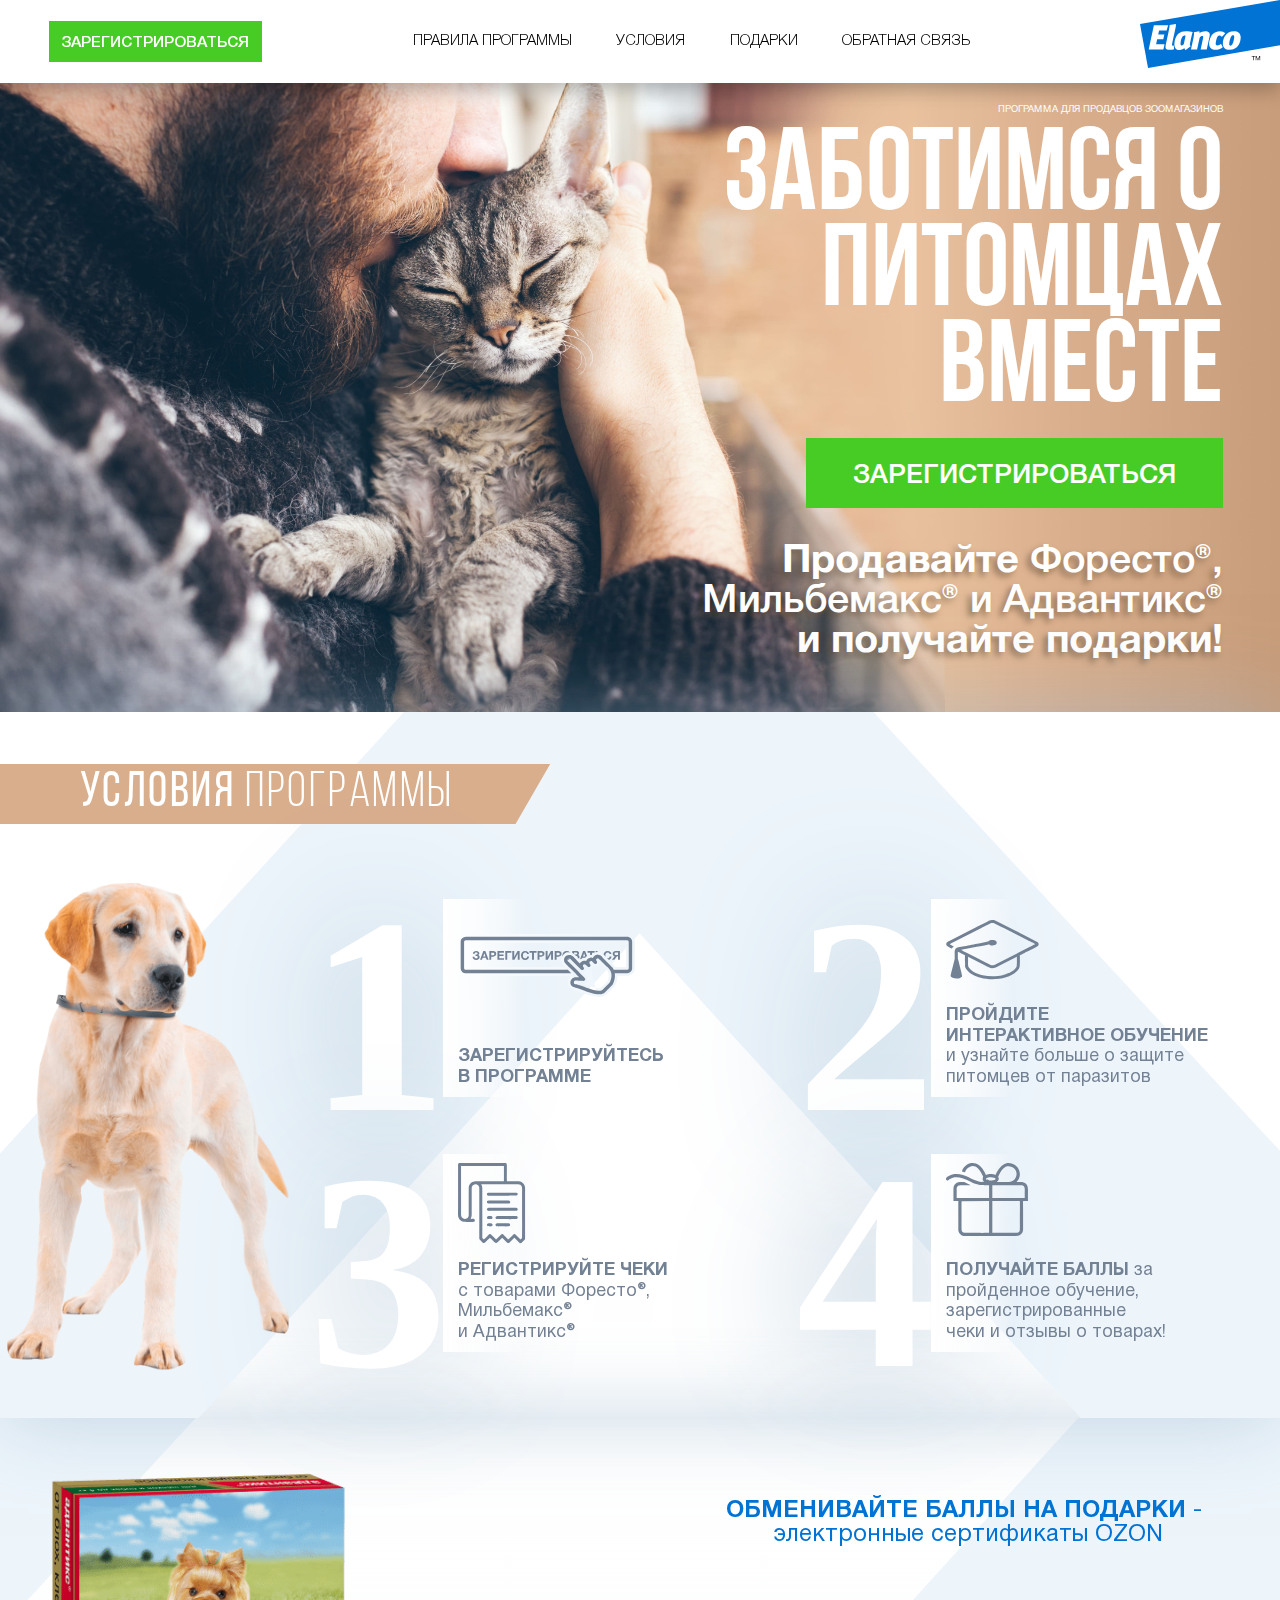
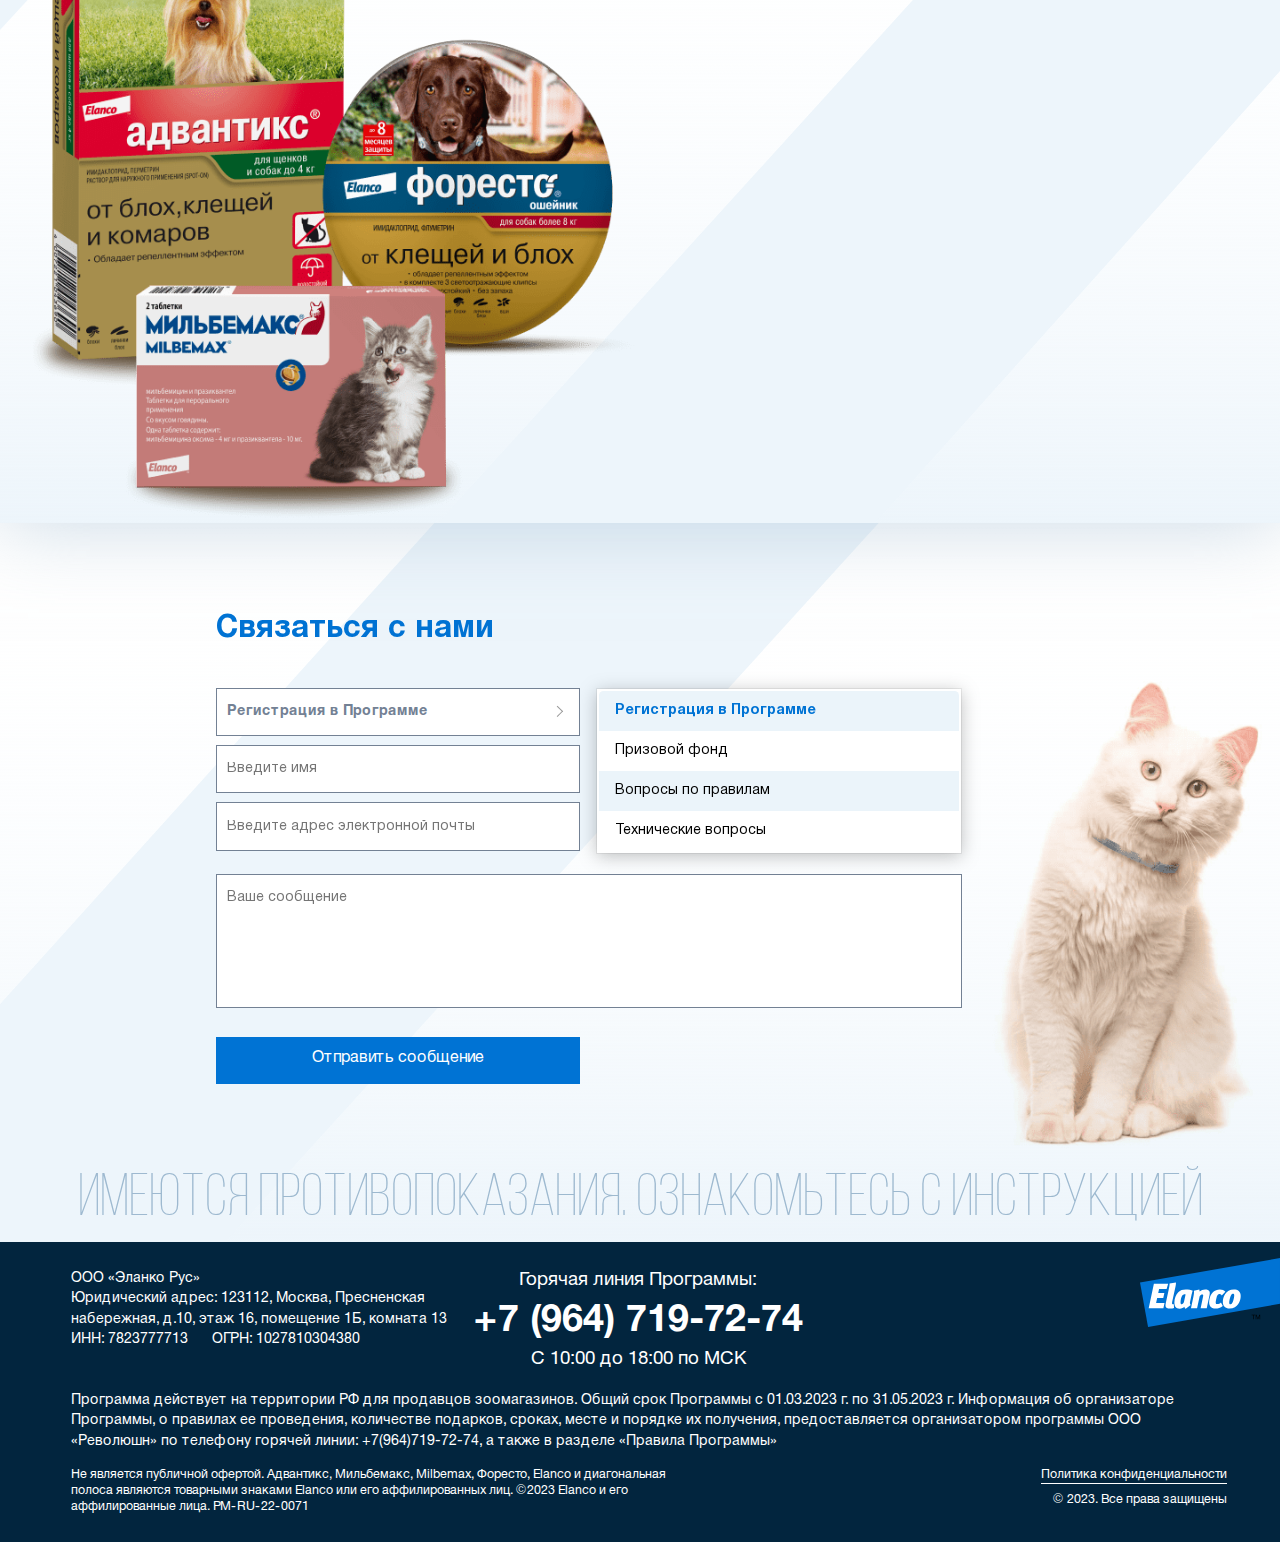
==== commit 5c962934: "up" ====
--- a/index.html
+++ b/index.html
@@ -68,22 +68,22 @@
 
               Правила программы
 
-            </a>
+            </a>
                 <a href="#terms" class="nav__link">
 
               Условия
 
-            </a>
+            </a>
                 <a href="#gifts" class="nav__link">
 
               Подарки
 
-            </a>
+            </a>
                 <a href="#form" class="nav__link">
 
               Обратная связь
 
-            </a>
+            </a>
             </nav>
             <div class="logo">
                 <img src="./static/img/content/logo.svg" alt="Elanco">
@@ -94,22 +94,22 @@
 
             Программа для продавцов зоомагазинов
 
-          </span>
+          </span>
             <h1 class="title">
 
             Заботимся о питомцах вместе
 
-          </h1>
+          </h1>
             <a href="#" class="button banner__button" data-popup-open="popup__registration">
 
             зарегистрироваться
 
-          </a>
+          </a>
             <span class="banner__text">
 
             <b>Продавайте</b> Форесто®, Мильбемакс® и Адвантикс® <b>и получайте подарки!</b>
 
-          </span>
+          </span>
             <picture class="banner__background">
                 <source srcset="./static/img/content/mobile-banner.png" media="(max-width: 768px)">
                     <img src="./static/img/content/banner.jpg" alt="">
@@ -126,7 +126,7 @@
                             <img src="./static/img/content/terms1.svg" alt="">
                         </div>
                         <div class="terms__text">
-                            <b>Зарегистрируйтесь в&nbsp;программе</b>
+                            <b>Зарегистрируйтесь в&nbsp;программе</b>
                         </div>
                     </div>
                     <div class="terms__item">
@@ -227,7 +227,7 @@
                 </div>
                 <div class="footer__tel">
                     <p>Горячая линия Программы:</p>
-                    <a href="#">+7 (964) 719-72-74</a>
+                    <a href="#">+7 (964) 719-72-74</a>
                     <p>С 10:00 до 18:00 по МСК</p>
                 </div>
                 <div class="logo">
@@ -245,8 +245,8 @@
                     Не является публичной офертой. Адвантикс, Мильбемакс, Milbemax, Форесто, Elanco и диагональная полоса являются товарными знаками Elanco или его аффилированных лиц. ©2023 Elanco и его аффилированные лица. PM-RU-22-0071
                 </div>
                 <div class="footer__politic">
-                    <a href="#" data-popup-open="popup__politic">Политика конфиденциальности</a>
-                    <span>© 2023. Все права защищены</span>
+                    <a href="#" data-popup-open="popup__politic">Политика конфиденциальности</a>
+                    <span>© 2023. Все права защищены</span>
                 </div>
             </div>
         </footer>
@@ -282,11 +282,11 @@
                     </div>
                     <label class="checkbox">
                         <input type="checkbox" checked>
-                        <span>Настоящим подтверждаю, что я ознакомлен с <a href="#" data-popup-open="popup__politic">Политикой конфиденциальности</a> и согласен на обработку персональных данных.</span>
+                        <span>Настоящим подтверждаю, что я ознакомлен с <a href="#" data-popup-open="popup__politic">Политикой конфиденциальности</a> и согласен на обработку персональных данных.</span>
                     </label>
                     <label class="checkbox">
                         <input type="checkbox" checked>
-                        <span>Я даю согласие на получение рассылки о предложениях, информации о продуктах/услугах и иной рекламной информации.</span>
+                        <span>Я даю согласие на получение рассылки о предложениях, информации о продуктах/услугах и иной рекламной информации.</span>
                     </label>
                     <div class="form__button">
                         Зарегистрироваться
@@ -308,47 +308,407 @@
                     Правила программы
                 </div>
                 <div class="popup__content">
-                    <b>
-
-                1. Общие положения проведения Программы.
-
-              </b>
-                    <p>
-                        Стимулирующая Программа (далее – «Программа») проводится с целью продвижения и повышения узнаваемости бумаги офисной бренда Снегурочка (далее – Продукция).
-                    </p>
-                    <p>
-                        Программа проводится с целью привлечения внимания покупателей к Продукции и стимулирования потребительского спроса на Продукцию.
-                    </p>
-                    <p>
-                        Принимая участие в Программе, Участники полностью соглашаются с настоящими правилами (далее – «Правила»).
+                    <p>
+                        <b>
+
+                  Правила проведения и Условия участия<br>
+
+                  в Программе «Заботимся о питомцах вместе» (далее – Правила)
+
+                </b>
+                    </p>
+                    <p>
+                        Стимулирующая промоакция <b>«Заботимся о питомцах вместе»</b> (далее – «Программа») проводится с целью повышения узнаваемости брендов <b>«Адвантикс»</b>, <b>«Мильбемакс»</b>, <b>«Форесто»</b>, повышения лояльности к ним, а также стимулирования
+                        продаж в розничных торговых точках препаратов для животных. Принимая участие в Программе, Участники полностью соглашаются с настоящими правилами (далее – «Правила»).
                     </p>
                     <p>
                         Программа не преследует цели получения прибыли либо иного дохода. Программа носит исключительно рекламный характер и не требует внесения платы за участие. Программа не является лотереей или иной основанной на риске игрой и проводится в соответствии с
-                        настоящими Правилами и действующим законодательством РФ. Программа не содержит элементы риска, определение победителей осуществляется в соответствии с настоящими Правилами. Требования Федерального закона РФ № 138-ФЗ от 11.11.2003
-                        г. «О лотереях» на данную Программу не распространяются.
-                    </p>
-                    <b>
-
-                2. Термины и определения, содержащиеся в настоящих Правилах:
-
-              </b>
-                    <p>
-                        2.1 Участник Программы (далее по тексту - «Участник», «Участники» или «Участник Программы», «Участники Программы») – лицо, соответствующее требованиям, установленным разделом 6 настоящих Правил и совершившее действия, предусмотренные условиями настоящих
-                        Правил, направленные на участие
-                    </p>
-                    <p>
-                        Стимулирующая Программа (далее – «Программа») проводится с целью продвижения и повышения узнаваемости бумаги офисной бренда Снегурочка (далее – Продукция).
-                    </p>
-                    <p>
-                        Программа проводится с целью привлечения внимания покупателей к Продукции и стимулирования потребительского спроса на Продукцию.
-                    </p>
-                    <p>
-                        Принимая участие в Программе, Участники полностью соглашаются с настоящими правилами (далее – «Правила»).
-                    </p>
-                    <p>
-                        Программа не преследует цели получения прибыли либо иного дохода. Программа носит исключительно рекламный характер и не требует внесения платы за участие. Программа не является лотереей или иной основанной на риске игрой и проводится в соответствии с
-                        настоящими Правилами и действующим законодательством РФ. Программа не содержит элементы риска, определение победителей осуществляется в соответствии с настоящими Правилами. Требования Федерального закона РФ № 138-ФЗ от 11.11.2003
-                        г. «О лотереях» на данную Программу не распространяются.
+                        настоящими Правилами и действующим законодательством РФ. Программа не содержит элементы риска, определение победителей осуществляется в соответствии с настоящими Правилами. Требования Федерального закона РФ № 138-ФЗ от 11.11.2003г.
+                        «О лотереях» на данную Акцию не распространяются. Призовой фонд формируется за счет средств Организатора Программы.
+                    </p>
+                    <p>
+                        <b>
+
+                  Термины и определения. 
+
+                </b>
+                    </p>
+                    <p>
+                        <b>Участник Программы (Участник)</b> – дееспособное физическое лицо, достигшее 18 лет, постоянно проживающее на территории РФ, а также являющееся консультантом и/или продавцом ветеринарных препаратов в специализированных торговых
+                        точках товаров для животных, при условии соблюдения положений настоящих Правил.
+                    </p>
+                    <p>
+                        <b>Товары-участники Программы</b> – перечень товаров, участвующих в Программе, указанный в п. 4.5. Правил.
+                    </p>
+                    <p>
+                        <b>Победитель</b> - Участник Программы, имеющий право на получение призов в соответствии с условиями настоящих Правил.
+                    </p>
+                    <p>
+                        <b>Приз</b> – доход в неденежной форме, указанный в п. <b>6.1.</b> Правил. Количество призов ограничено.
+                    </p>
+                    <p>
+                        <b>Чек</b> - кассовый чек, первичный учетный документ, сформированный в электронной форме и (или) отпечатанный с применением контрольно-кассовой техники в момент расчета между покупателем и продавцом, содержащий сведения о расчете,
+                        подтверждающий факт его осуществления, и соответствующий требованиям действующего законодательства Российской Федерации о применении контрольно-кассовой техники.
+                    </p>
+                    <p>
+                        <b>Сайт Программы</b> - <a href="http://zabota-promo.ru">http://zabota-promo.ru</a> (далее – «Сайт»)
+                    </p>
+                    <p>
+                        Настоящими Правилами могут быть предусмотрены иные термины, не определенные в настоящем разделе, толкование которых осуществляется в соответствии с текстом настоящих Правил и нормативными правовыми актами РФ. В случае отсутствия однозначного толкования
+                        термина в тексте Правил и в нормативных правовых актах РФ следует руководствоваться толкованием термина, сложившимся в практике делового оборота.
+                    </p>
+                    <p>
+                        <b>1.	Общие положения проведения Программы.</b>
+                    </p>
+                    <p>
+                        1.1. Наименование Программы – Программа «Заботимся о питомцах вместе».
+                        <br>1.2. Участие в Программе не является обязательным.
+                        <br>1.3. Наименование Заказчика и Организатора Программы:
+                    </p>
+                    <p>
+                        <b>Заказчик Программы</b> – Общество с ограниченной ответственностью «Эланко Рус» (далее – «Заказчик») Реквизиты:
+                        <br>Адрес юридического лица: РФ 123112, г. Москва, Пресненская набережная, д. 10, эт. 16, пом. 1 Б, комната 13,
+                        <br>ИНН: 7703803068
+                        <br>ОГРН: 5137746193217
+                        <br>
+                    </p>
+                    <p>
+                        <b>Организатор Программы</b> - ООО «РЕВОЛЮШН»
+                        <br>Реквизиты:
+                        <br>Адрес юридического лица: Москва,129344, ул. Искры, д.31, стр.1, помещение II, комната 7А
+                        <br>Почтовый адрес: 105066, г. Москва, ул. Старая Басманная, д. 38
+                        <br>Реквизиты:
+                        <br>ИНН 30101810000000000256
+                        <br>ОГРН 5087746666387
+                        <br>
+                    </p>
+                    <p>
+                        1.4. Принимая участие в Программе, Участник Программы гарантирует, что ознакомлен с условиями настоящих Правил, безоговорочно соглашается с ними, даёт свое согласие Организатору на обработку и использование своих персональных данных в порядке, определенном
+                        настоящими Правилами.
+                        <br>1.5. Сотрудники Организатора не оказывают помощь Участникам Программы по выходу онлайн в сеть Интернет.
+                        <br>1.6. Организатор Программы имеет право:
+                        <br>1.6.1. С предварительного согласия Заказчика отменить проведение Программы до ее начала при условии уведомления Участников Программы о такой отмене путем размещения соответствующего объявления на Сайте Программы.
+                        <br>1.6.2. С предварительного согласия Заказчика приостановить проведение Программы после ее начала, при условии уведомления Участников Программы о таком приостановлении путем размещения соответствующего объявления на Сайте Программы.
+                        <br>1.6.3. С предварительного согласия Заказчика досрочно прекратить проведение Программы или изменить её условия после ее начала при условии уведомления Участников Программы о таком прекращении или изменении путем размещения соответствующего
+                        объявления на Сайте Программы.
+                        <br>1.7. Способы информирования Участников Программы.
+                        <br>Участники Программы будут информироваться о правилах и сроках проведения Программы в сети Интернет на Сайте Программы, через рекламные материалы Программы.
+                        <br>Участники Программы будут проинформированы о результатах Программы посредством сообщений на электронную почту , которую укажут в момент регистрации в Программе.
+                        <br>
+                    </p>
+                    <p>
+                        <b>2.	Период, территория и сроки проведения </b>
+                    </p>
+                    <p>
+                        2.1. Все действия, предусмотренные правилами Программы, должны быть совершены и фиксируются Организатором по московскому времени, с 00 часов 00 минут 00 секунд по 23 часа 59 минут 59 секунд соответствующих календарных суток, входящих в установленный период,
+                        если отдельно не оговорено иное. Любое время, указанное в настоящих Правилах, необходимо рассматривать как московское.
+                    </p>
+                    <p>
+                        2.2. Территория проведения Программы – Российская Федерация.
+                    </p>
+                    <p>
+                        2.3. Период проведения Программы:
+                    </p>
+                    <p>
+                        Общий срок проведения Программы - <b>с 01.03.2023 г. по 31.05.2023 г. (обе даты включительно)</b>, в том числе включающий следующие этапы:
+                    </p>
+                    <p>
+                        2.3.1. Период регистрации в Акции и доступа к интерактивному обучению: <b>с 01.03.2023 г. по 30.04.2023 г. (обе даты включительно)</b>.
+                    </p>
+                    <p>
+                        Период регистрации чеков в личном кабинете на сайте Программы <a href="http://zabota-promo.ru">http://zabota-promo.ru</a>, дающих право на получение призов: <b>с 01.03.2023 г. по 30.04.2023 г. (обе даты включительно).</b>
+                    </p>
+                    <p>
+                        2.3.2. Период передачи призов участникам – <b>с 01.03.2023 г. по 31.05.2023 г.</b>
+                    </p>
+                    <p>
+                        <b>3. Участники Программы:</b>
+                        <br>3.1. Участниками Программы могут быть дееспособные лица, достигшие возраста 18 лет на дату проведения Программы, проживающие на территории Российской Федерации, являющиеся консультантами и/или продавцами ветеринарных препаратов
+                        в специализированных торговых точках товаров для животных, давшими свое согласие на обработку персональных данных до регистрации в Программе и выполнившие действия, указанные в настоящих Правилах.
+                        <br>3.2. Участником Программы является лицо, удовлетворяющее требованиям, перечисленным в п. 3.1. настоящих Правил, при условии соблюдения им условий, изложенных в настоящих Правилах.
+                        <br>3.3. Организатор не отвечает за какие-либо последствия ошибок Участника Программы, включая (кроме всего прочего) понесенные убытки.
+                        <br>3.4. Организатор на свое собственное усмотрение с учётом положений действующего законодательства Российской Федерации и настоящих Правил может признать недействительными все заявки на участие в Программе, а также запретить дальнейшее
+                        участие в настоящей Программе любому лицу, которое подделывает или извлекает выгоду из подделки процесса подачи заявок на участие, или же проведения Программы, или же действует в нарушение настоящих Правил Программы, действует
+                        деструктивным образом, или осуществляет действия с намерением досаждать, оскорблять, угрожать или причинять беспокойство любому иному лицу, которое может быть связано с настоящей Акцией. Наличие указанных обстоятельств и действий
+                        со стороны Участника, а также их оценка определяются самостоятельно Организатором.
+                        <br>3.5. Организатор оставляет за собой право в любой момент вводить дополнительные технические ограничения, препятствующие мошенничеству в Программе. В случае выявления любой попытки недобросовестного поведения какого-либо Участника,
+                        его регистрация будет аннулирована, и сам Участник может быть отстранен от участия в Программе. Организатор самостоятельно осуществляет оценку добросовестности участия в Программе на основании имеющихся у Организатора технических
+                        возможностей и с учётом положений действующего законодательства Российской Федерации и настоящих Правил.
+                        <br>3.6. Участниками Программы не могут быть:
+                        <br>3.6.1. сотрудники и представители Заказчика и Организатора, а также члены их семей;
+                        <br>3.6.2. сотрудники и представители любого третьего лица, привлеченного Организатором к организации и/или проведению Программы в рамках соответствующего договора, заключенного между Организатором и указанным третьим лицом, а также
+                        члены семей сотрудников и представителей указанного третьего лица;
+                        <br>3.8. Участники Программы имеют права и несут обязанности, установленные действующим законодательством Российской Федерации, а также настоящими Правилами.
+                        <br>3.9. Участники Программы подтверждают, что ознакомлены с правилами регистрации
+                        <br>3.10. В связи с ограниченным количеством Призов, регистрация в Программе новых Участников Программы может быть в любой момент ограничена и/или прекращена Организатором.
+                        <br>3.11. Участник подтверждает, что номер мобильного телефона, указанный им для участия в Программе, используется им (указывается) на законных основаниях, а если Участнику не принадлежит указанный номер, такой Участник гарантирует,
+                        что получил согласие от владельцев на использование номера телефона. Организатор/Оператор не несет ответственности перед третьими лицами, если Участник умышленно и/или по неосторожности предоставит неверные контактные данные.
+                        <br>
+                    </p>
+                    <p>
+                        <b>4.	Правила и условия участия в Программе.</b>+4.1. Для участия в Программе Участнику необходимо: 4.1.1. В период, указанный в п. <b>2.3.1.</b> настоящих Правил, зарегистрироваться на Сайте. 4.1.2. Подтвердить согласие с Правилами
+                        и условиями Программы и Политикой обработки персональных данных. 4.1.3. Пройти обучение в личном кабинете на Сайте. 4.1.4. Зарегистрировать Чек в личном кабинете на Сайте, путем загрузки фотографии чека, произведенной на камеру
+                        смартфона или сканированного изображения чека, выданного при покупке. Чек должен содержать четко различимый QR-код. Один чек можно зарегистрировать только один раз. В случае, если информация на чеке недостаточно читаема, по запросу
+                        Организатора необходимо повторно загрузить чек в Личный кабинет с читаемым QR-кодом. Регистрация чека подтверждает право Участника на участие в Программе, согласие Участника с настоящими Правилами, а также служит для оформления
+                        договорных отношений Организатора с Участником Программы. 4.1.5. При соответствии чека условиям Программы, Участник получает Приз согласно п.6.2.
+                    </p>
+                    <p>
+                        4.2. Для входа на Сайт необходим доступ в Интернет.
+                        <br>Доступ в Интернет оплачивается Участником Программы самостоятельно по тарифам мобильного оператора. Организатор не несет ответственность за качество телефонной связи, работы операторов, связи с сетью Интернет, а также за качество
+                        работы Интернет-провайдеров, и их функционирование с оборудованием и программным обеспечением Участников Программы, а также за иные, не зависящие от Организатора обстоятельства, равно как и за все, связанные с этим, негативные
+                        последствия. Организатор не несет ответственность за любые обстоятельства, не связанные с нарушением Организатором настоящих Правил, в том числе за невозможность отправки SMS-сообщений в соответствии с Правилами вследствие неоказания
+                        данной услуги на определенной территории и (или) проведения профилактических работ в сетях, либо по иным обстоятельствам, независящим от Организатора.
+                        <br>4.3. Регистрация чека не осуществляется, а лицо не становится Участником Программы и/или не принимает участие в получении Призов в следующих случаях:
+                        <br>4.4.1. если регистрируется чек, зарегистрированный другим лицом ранее;
+                        <br>4.4.2. если регистрация чека произошла ранее 00 часов 00 минут (по Московскому времени) дня или позднее 00 часов 00 минут (по Московскому времени) дня, указанного в п. 2.3.1. настоящих Правил;
+                        <br>4.4.3. регистрация чека не осуществляется, если Участник повторно регистрирует чек, который ранее уже был зарегистрирован ранее.
+                        <br>4.4.4. чек не соответствует следующим требованиям:
+                        <br>- в перечне оплаченных товаров должны присутствовать Товары-участники Программы;
+                        <br>- изображение чека должно быть хорошо читаемым, чек должен быть изображен полностью; QR-код должен быть видим;
+                        <br>- изображение чека должно быть сфотографировано на светлом фоне, не размыто, без дополнительных элементов и пятен.
+                        <br>
+                    </p>
+                    <p>
+                        4.4. После регистрации чека Организатор проводит модерацию и проверку в течение 3 (трех) суток. По результатам модерации Участнику приходит сообщение в Личном кабинете на Сайте о результатах модерации.
+                    </p>
+                    <p>
+                        <b>4.5.	Порядок начисления баллов:</b>
+                    </p>
+                    <table>
+                        <tr>
+                            <td>
+                                <b>Выполнение условия</b>
+                            </td>
+                            <td>
+                                <b>сумма баллов участнику</b> 
+                            </td>
+                        </tr>
+                        <tr>
+                            <td><b>Успешное прохождение обучения (более 80% правильных ответов в тесте)</b>
+                            </td>
+                            <td>100</td>
+                        </tr>
+                        <tr>
+                            <td><b>Регистрация чека на продажу Товаров-участников Программы:</b>
+                            </td>
+                            <td></td>
+                        </tr>
+                        <tr>
+                            <td>АДВАНТИКС РАСТВОР ДЛЯ НАРУЖНОГО ПРИМЕНЕНИЯ ДЛЯ СОБАК МАССОЙ БОЛЕЕ 25 КГ 4; МЛ N1</td>
+                            <td>20</td>
+                        </tr>
+                        <tr>
+                            <td>АДВАНТИКС РАСТВОР ДЛЯ НАРУЖНОГО ПРИМЕНЕНИЯ ДЛЯ СОБАК МАССОЙ БОЛЕЕ 25 КГ 4; МЛ N4 80</td>
+                            <td>80</td>
+                        </tr>
+                        <tr>
+                            <td>АДВАНТИКС РАСТВОР ДЛЯ НАРУЖНОГО ПРИМЕНЕНИЯ ДЛЯ СОБАК МАССОЙ ДО 4 КГ 0.4; МЛ N1</td>
+                            <td>20</td>
+                        </tr>
+                        <tr>
+                            <td>АДВАНТИКС РАСТВОР ДЛЯ НАРУЖНОГО ПРИМЕНЕНИЯ ДЛЯ СОБАК МАССОЙ ДО 4 КГ 0.4; МЛ N4</td>
+                            <td>80</td>
+                        </tr>
+                        <tr>
+                            <td>АДВАНТИКС РАСТВОР ДЛЯ НАРУЖНОГО ПРИМЕНЕНИЯ ДЛЯ СОБАК МАССОЙ ОТ 10 ДО 25 КГ 2.5; МЛ N1</td>
+                            <td>20</td>
+                        </tr>
+                        <tr>
+                            <td>АДВАНТИКС РАСТВОР ДЛЯ НАРУЖНОГО ПРИМЕНЕНИЯ ДЛЯ СОБАК МАССОЙ ОТ 10 ДО 25 КГ 2.5; МЛ N4</td>
+                            <td>80</td>
+                        </tr>
+                        <tr>
+                            <td>АДВАНТИКС РАСТВОР ДЛЯ НАРУЖНОГО ПРИМЕНЕНИЯ ДЛЯ СОБАК МАССОЙ ОТ 4 ДО 10 КГ 1; МЛ N1</td>
+                            <td>20</td>
+                        </tr>
+                        <tr>
+                            <td>АДВАНТИКС РАСТВОР ДЛЯ НАРУЖНОГО ПРИМЕНЕНИЯ ДЛЯ СОБАК МАССОЙ ОТ 4 ДО 10 КГ 1; МЛ N4</td>
+                            <td>80</td>
+                        </tr>
+                        <tr>
+                            <td>АДВАНТИКС РАСТВОР ДЛЯ НАРУЖНОГО ПРИМЕНЕНИЯ ДЛЯ СОБАК МАССОЙ ОТ 40 ДО 60 КГ 6; МЛ N1 20</td>
+                            <td>20</td>
+                        </tr>
+                        <tr>
+                            <td>АДВАНТИКС РАСТВОР ДЛЯ НАРУЖНОГО ПРИМЕНЕНИЯ ДЛЯ СОБАК МАССОЙ ОТ 40 ДО 60 КГ 6; МЛ N4</td>
+                            <td>80</td>
+                        </tr>
+                        <tr>
+                            <td></td>
+                            <td></td>
+                        </tr>
+                        <tr>
+                            <td>МИЛЬБЕМАКС ТАБЛЕТКИ ДЛЯ КОТЯТ И МАЛЕНЬКИХ КОШЕК 4 МГ+10 МГ N2</td>
+                            <td>30</td>
+                        </tr>
+                        <tr>
+                            <td>МИЛЬБЕМАКС ТАБЛЕТКИ ДЛЯ КРУПНЫХ КОШЕК 16 МГ+40 МГ N2</td>
+                            <td>30</td>
+                        </tr>
+                        <tr>
+                            <td>МИЛЬБЕМАКС ТАБЛЕТКИ ДЛЯ СОБАК КРУПНЫХ ПОРОД 12.5 МГ+125 МГ N2</td>
+                            <td>30</td>
+                        </tr>
+                        <tr>
+                            <td>МИЛЬБЕМАКС ТАБЛЕТКИ ДЛЯ ЩЕНКОВ И СОБАК МЕЛКИХ ПОРОД 2.5 МГ+25 МГ N2</td>
+                            <td>30</td>
+                        </tr>
+                        <tr>
+                            <td>МИЛЬБЕМАКС ТАБЛЕТКИ (1 таблетка)</td>
+                            <td>15</td>
+                        </tr>
+                        <tr>
+                            <td></td>
+                            <td></td>
+                        </tr>
+                        <tr>
+                            <td>ФОРЕСТО ОШЕЙНИК ДЛЯ КОШЕК 38</td>
+                            <td>130</td>
+                        </tr>
+                        <tr>
+                            <td>ФОРЕСТО ОШЕЙНИК ДЛЯ СОБАК МАССОЙ БОЛЕЕ 8 КГ 70</td>
+                            <td>130</td>
+                        </tr>
+                        <tr>
+                            <td>ФОРЕСТО ОШЕЙНИК ДЛЯ СОБАК МАССОЙ ДО 8 КГ 38</td>
+                            <td>130</td>
+                        </tr>
+                        <tr>
+                            <td><b>Отзыв о Товарах-участниках Программы на сайтах ozon.ru, market.yandex.ru, otzovik.ru, irecommend.ru</b>
+                            </td>
+                            <td>50</td>
+                        </tr>
+                    </table>
+                    <p>
+                        <b>5. Права и обязанности Участников и Организатора Программы.</b>
+                        <br>
+                        <b>5.1. Участники.</b>
+                        <br>5.1.1. Участники Программы имеют следующие права:
+                        <br>5.1.1.1. право на получение информации о Программе в соответствии с настоящими Правилами;
+                        <br>5.1.1.2. право на получение Приза в случае, если Участник наберет необходимое количество баллов в соответствии с настоящими Правилами;
+                        <br>5.1.2. Участники Программы несут следующие обязанности:
+                        <br>5.1.2.1. соблюдать Правила Программы во время её проведения;
+                        <br>5.1.2.2. предоставлять Организатору достоверную информацию о себе в соответствии с Правилами Программы;
+                        <br>5.1.2.3. иные обязанности, предусмотренные настоящими Правилами и действующим законодательство РФ.
+                        <br>
+                    </p>
+                    <p>
+                        <b>5.2. Организатор.</b>
+                        <br>5.2.1. Организатор имеет следующие права:
+                        <br>5.2.1.1. Организатор оставляет за собой право в рамках Программы изменить количество, наименование и характеристики Призов. При этом Организатор должен уведомить об этом Участников Программы не позднее, чем за 2 (два) рабочих дня
+                        до такого изменения. Информация об изменениях публикуется на Сайте .
+                        <br>5.2.1.2. Организатор имеет право на своё собственное усмотрение, не объясняя Участникам причин и не вступая с ними в переписку, кроме случаев обращения Участников за разъяснениями, признать недействительными любые действия Участников
+                        Программы, а также запретить дальнейшее участие в Программе любому лицу, в отношении которого у Организатора возникли обоснованные подозрения в том, что он подделывает данные или извлекает выгоду из любой подделки данных, необходимых
+                        для участия в Программе в том числе, но не ограничиваясь следующими действиями:
+                        <br>- Если у Организатора есть предположения о том, что предоставленная Участником информация при регистрации неверна, неполна, ошибочна, недостоверна или неточна;
+                        <br>- Если у Организатора есть сомнения / основания полагать, что Участник совершает мошеннические действия, участвует в обмане, подкупе или финансовых махинациях, предложениях материальной выгоды лицам, принимающим участие в Программе,
+                        в том числе во множественных регистрациях, использовании динамических и прочих манипуляций на Сайте, которые повлекли или могут повлечь за собой неблагоприятные последствия различного типа и степени как для самого Сайта, так и
+                        его Участников, Организатора или Заказчика;
+                        <br>- Если Участник действует в нарушение настоящих Правил.
+                        <br>5.2.1.3. Организатор не компенсирует Участникам расходы на оплату услуг Интернет-провайдера, мобильного оператора. Любые расходы (включая коммуникационные или транспортные расходы) Участники несут самостоятельно.
+                        <br>5.2.1.4. Организатор не вступает в споры между лицами относительно того, кто зарегистрировал чек. Участником будет считаться лицо, первое зарегистрировавшее чек и которое, в случае спорной ситуации, предоставит оригинал чека.
+                        <br>5.2.1.5. Организатор вправе отказать в выдаче Приза Участнику, нарушившему настоящие Правила.
+                        <br>5.2.2. Организатор несёт следующие обязанности:
+                        <br>5.2.2.1 Организатор обязуется провести Программу в соответствии с настоящими Правилами.
+                        <br>5.2.2.2. Передать Приз Участнику в случае, если Участник наберет необходимое количество баллов в соответствии с настоящими Правилами.
+                        <br>
+                    </p>
+                    <p>
+                        <b>6.  Призовой фонд</b> Программы.
+                        <br>6.1. Призовой фонд Программы состоит из:
+                        <br>
+                    </p>
+                    <table>
+                        <tr>
+                            <td>№ п/п</td>
+                            <td>Наименование Приза</td>
+                            <td>Сумма Приза в руб.</td>
+                            <td>Кол-во, шт.</td>
+                        </tr>
+                        <tr>
+                            <td>1</td>
+                            <td>Электронный подарочный сертификат ОЗОН</td>
+                            <td>500,00 р.</td>
+                            <td>3020</td>
+                        </tr>
+                        <tr>
+                            <td>2</td>
+                            <td>Электронный подарочный сертификат ОЗОН</td>
+                            <td>700,00 р.</td>
+                            <td>1700</td>
+                        </tr>
+                        <tr>
+                            <td>3</td>
+                            <td>Электронный подарочный сертификат ОЗОН</td>
+                            <td>1000,00 р.</td>
+                            <td>1300</td>
+                        </tr>
+                        <tr>
+                            <td>4</td>
+                            <td>Электронный подарочный сертификат ОЗОН</td>
+                            <td>3000,00 р.</td>
+                            <td>500</td>
+                        </tr>
+                    </table>
+                    <p>
+                        6.2. Участникам Программы не может быть выплачен денежный эквивалент стоимости Призов. Количество Призов ограничено.
+                    </p>
+                    <p>
+                        6.3. Каждый участник Программы может получить Призы в общей сумме, не превышающей 4000 баллов. Выдача Призов свыше указанной суммы баллов не производится.
+                    </p>
+                    <p>
+                        <b>7. Порядок вручения Призов</b>
+                        <br>7.1. Баллы обмениваются на Призы из расчета: 1 балл = 1 рубль
+                        <br>7.2. Призы вручаются Участникам еженедельно по итогу модерации и проверки загруженных чеков и начисленных баллов.
+                        <br>7.3. Призы направляются Участникам посредством отправки файла с электронным подарочным сертификатом на электронную почту, указанную при регистрации в Программе.
+                        <br>7.4. Организатор считается исполнившим обязательства по выдаче Приза в момент его передачи Участнику по электронной почте.
+                        <br>7.5. Организатор оставляет за собой право аннулировать результаты участия в Программе в случае, если Участником были нарушены настоящие Правила.
+                        <br>
+                    </p>
+                    <p>
+                        <b>8. Персональные данные</b>
+                        <br>8.1. Участникам Программы (далее — «субъекты персональных данных»), необходимо предоставить свои персональные данные (Имя, Фамилия, город, название магазина, номер мобильного телефона,адрес электронной почты) в соответствии с условиями
+                        настоящих Правил. Предоставляемая информация относится к персональным данным и охраняется в соответствии с действующим законодательством Российской Федерации.
+                        <br>Принимая участие в Программе и, Участник подтверждает свое согласие на обработку Организатором / предоставленных персональных данных, включая сбор, систематизацию, накопление, хранение, уточнение (обновление, изменение), извлечение,
+                        использование, распространение, обезличивание, блокирование, удаление, уничтожение для целей проведения настоящей Программы на весь срок ее проведения и на срок указанный в п. 8.4. настоящих Правил, в соответствии с положениями,
+                        предусмотренными Федеральным законом РФ № 152-ФЗ от 27 июля 2006 г. «О персональных данных» (далее - Закон). Указанное согласие может быть отозвано Участником в любое время путем уведомления, направленного по электронной почте
+                        по адресу: <a href="mailto:info@revolution-marketing.ru">info@revolution-marketing.ru</a> 
+                        <br>Участники понимают указанные/предоставленные ими для участия в Программе персональные данные, будут обрабатываться Организатором всеми необходимыми способами в целях проведения Программы и дают согласие на такую обработку при принятии
+                        настоящих Правил.
+                        <br>8.2. Цели сбора персональных данных:
+                        <br>• Персональные данные собираются с целью выдачи Приза, указанных в п. 6.1. настоящих Правил, сообщений победителю о набранных баллах, информации о продукции Организатора и проводимых ими мероприятиях, рекламных предложений, а также
+                        с целью проведения маркетингового анализа и подготовки статистической информации, а также иных целей, необходимых в соответствии с законодательством Российской Федерации.
+                        <br>• в рамках проводимой Программы Оператором по обработке, сбору и хранению персональных данных является Организатор, персональные данные получаются Организатором с согласия субъектов персональных данных.
+                        <br>• Обработка персональных данных может осуществляться Организатором, а также уполномоченными им лицами, с применением автоматизированных средств обработки данных. Участник вправе получить иную информацию о лице, осуществляющем обработку
+                        персональных данных Участника, в соответствии с Федеральным законом № 152-ФЗ «О персональных данных» путем обращения к Организатору.
+                        <br>8.3. Право доступа субъекта персональных данных к своим персональным данным:
+                        <br>• Субъект персональных данных имеет право на получение сведений об Организаторе, о месте его нахождения, о наличии у Организатора защитных технических средств персональных данных, относящихся к соответствующему субъекту персональных
+                        данных, а также на ознакомление с такими персональными данными, как в письменной форме (по соответствующему запросу, содержащему номер основного документа, удостоверяющего личность субъекта персональных данных или его законного
+                        представителя, сведения о дате выдачи указанного документа и выдавшем его органе, а также собственноручную подпись субъекта персональных данных или его законного представителя), так и в устной форме посредством телефонной связи.
+                        <br>8.4. Защита персональных данных:
+                        <br>• Организатор, имеющий доступ к персональным данным, обеспечивает конфиденциальность персональных данных в установленном законом порядке.
+                        <br>• Персональные данные Участника хранятся до «31» декабря 2023 года, после чего уничтожаются Организатором.
+                        <br>• Субъект персональных данных вправе отозвать свое согласие, отправив электронное письмо на адрес: <a href="mailto:info@revolution-marketing.ru">info@revolution-marketing.ru</a>. Организатору Программы с указанием в уведомлении
+                        своей фамилии, имени, отчества, возраста и города, которые Участник сообщал для участия в Программе в числе своих регистрационных данных.
+                        <br>8.5. Принимая участие в Программе, Участник даёт согласие на получение рекламных и/или информационных сообщений, рекламных предложений от Организатора Программы, проведение маркетингового анализа и подготовки статистической информации,
+                        использования этих данных в ходе проведения других маркетинговых акций, в том числе по сетям электронной связи (электронная почта, SMS - сообщения) на указанный им адрес электронного почтового ящика/номер мобильного телефона.
+                        <br>8.6. Трансграничная передача персональных данных и обработка биометрических персональных данных Организатором не осуществляется. Персональные данные Участников хранятся на территории России.
+                        <br>
+                    </p>
+                    <p>
+                        <b>9. Прочее.</b>
+                        <br>9.1. Организатор имеет право по согласованию с Заказчиком изменить Правила Программы, разместив соответствующую информацию в сети Интернет на Сайте.
+                        <br>9.2. Во всём, что не предусмотрено настоящими Правилами, Организатор, Заказчик и Участники Программы руководствуются действующим законодательством Российской Федерации.
+                        <br>9.3. Организатор Программы не несет ответственность по обязательствам, указанным в настоящих Правилах в случае возникновения форс-мажорных обстоятельств, определяемых законодательством Российской Федерации.
+                        <br>9.4. Во всех спорных вопросах, касающихся Программы, а также во всем, что не предусмотрено настоящими Правилами, Организатор и Участники руководствуются действующим законодательством Российской Федерации.
+                        <br>9.5. Организатор не несет ответственности перед Участниками в случае отсутствия у Участника возможности воспользоваться Призом.
+                        <br>9.6. Организатор ни при каких обстоятельствах не будет нести ответственность за какой-либо ущерб и/или травмы, понесенные или нанесенные участнику и его сопровождающим в период реализации Приза, указанного в <b>п. 6.1.</b> настоящих
+                        Правил.
+                        <br>9.7. Все права на фирменные наименования, товарные знаки и знаки обслуживания, упомянутые в настоящих Правилах, принадлежат их владельцам.
+                        <br>9.8. Организатор ни при каких обстоятельствах не несет ответственности за качество услуг компаний, указанных в наименованиях Призов (сертификатах на получение). Все претензии участников Программы по вопросам использования услугами
+                        указанных компаний, направляются непосредственно в соответствующую компанию.
+                        <br>
                     </p>
                 </div>
             </div>
@@ -372,7 +732,7 @@
 
                   Политика конфиденциальности к Программе «Заботимся о питомцах вместе»
 
-                </b>
+                </b>
                     </p>
                     <p>
                         <b>1.</b>Участникам Программы (далее — «субъекты персональных данных»), необходимо предоставить свои персональные данные в соответствии с условиями настоящих Правил. Предоставляемая информация относится к персональным данным и
@@ -387,7 +747,7 @@
                         обработку при принятии Правил Программы.
                     </p>
                     <p>
-                        <b>2. Цели сбора персональных данных:</b>
+                        <b>2. Цели сбора персональных данных:</b>
                     </p>
                     <p>
                         • Персональные данные собираются с целью выдачи Призов, указанных в п. 6.1. настоящих Правил, сообщений победителю о набранных баллах, информации о продукции Организатора и проводимых ими мероприятиях, рекламных предложений, а также с целью проведения
@@ -398,7 +758,7 @@
                         Участника, в соответствии с Федеральным законом № 152-ФЗ «О персональных данных» путем обращения к Организатору.
                     </p>
                     <p>
-                        <b>3. Право доступа субъекта персональных данных к своим персональным данным:</b>
+                        <b>3. Право доступа субъекта персональных данных к своим персональным данным:</b>
                     </p>
                     <p>
                         • Субъект персональных данных имеет право на получение сведений об Организаторе, о месте его нахождения, о наличии у Организатора защитных технических средств персональных данных, относящихся к соответствующему субъекту персональных данных, а также на
@@ -406,7 +766,7 @@
                         о дате выдачи указанного документа и выдавшем его органе, а также собственноручную подпись субъекта персональных данных или его законного представителя), так и в устной форме посредством телефонной связи.
                     </p>
                     <p>
-                        <b>4. Защита персональных данных:</b>
+                        <b>4. Защита персональных данных:</b>
                     </p>
                     <p>
                         • Организатор, имеющий доступ к персональным данным, обеспечивает конфиденциальность персональных данных в установленном законом порядке.
@@ -436,10 +796,10 @@
         </div>
 
         <div class="mobile-menu">
-            <a href="#" data-popup-open="popup__rules">Правила программы</a>
-            <a href="#terms" class="mobile-close">Условия</a>
-            <a href="#gifts" class="mobile-close">Подарки</a>
-            <a href="#form" class="mobile-close">Обратная связь</a>
+            <a href="#" data-popup-open="popup__rules">Правила программы</a>
+            <a href="#terms" class="mobile-close">Условия</a>
+            <a href="#gifts" class="mobile-close">Подарки</a>
+            <a href="#form" class="mobile-close">Обратная связь</a>
         </div>
 
 
--- a/static/css/main.min.css
+++ b/static/css/main.min.css
@@ -1,2 +1,2 @@
 /*! normalize.css v8.0.1 | MIT License | github.com/necolas/normalize.css */
-html{line-height:1.15;-webkit-text-size-adjust:100%}details,main{display:block}h1{font-size:2em}hr{-webkit-box-sizing:content-box;box-sizing:content-box;height:0;overflow:visible}code,kbd,pre,samp{font-family:monospace,monospace;font-size:1em}a{background-color:transparent;text-decoration:none;cursor:pointer}abbr[title]{border-bottom:none;-webkit-text-decoration:underline dotted;text-decoration:underline dotted}b,strong{font-weight:bolder}small{font-size:80%}sub,sup{font-size:75%;line-height:0;position:relative;vertical-align:baseline}sub{bottom:-.25em}sup{top:-.5em}img{border-style:none}button,input,optgroup,select,textarea{font-family:inherit;font-size:100%;line-height:1.15;margin:0}button,input{overflow:visible}button,select{text-transform:none}[type=button],[type=reset],[type=submit],button{-webkit-appearance:button}[type=button]::-moz-focus-inner,[type=reset]::-moz-focus-inner,[type=submit]::-moz-focus-inner,button::-moz-focus-inner{border-style:none;padding:0}[type=button]:-moz-focusring,[type=reset]:-moz-focusring,[type=submit]:-moz-focusring,button:-moz-focusring{outline:1px dotted ButtonText}fieldset{padding:.35em .75em .625em}legend{color:inherit;display:table;max-width:100%;white-space:normal}progress{vertical-align:baseline}textarea{overflow:auto}[type=checkbox],[type=radio],legend{-webkit-box-sizing:border-box;box-sizing:border-box;padding:0}[type=number]::-webkit-inner-spin-button,[type=number]::-webkit-outer-spin-button{height:auto}[type=search]{-webkit-appearance:textfield;outline-offset:-2px}[type=search]::-webkit-search-decoration{-webkit-appearance:none}::-webkit-file-upload-button{-webkit-appearance:button;font:inherit}summary{display:list-item}[hidden],template{display:none}@font-face{font-family:"Bebas Neue";src:local("Bebas Neue Thin"),local("BebasNeue-Thin"),url(../fonts/bebasneuethin.woff2) format("woff2"),url(../fonts/bebasneuethin.woff) format("woff"),url(../fonts/bebasneuethin.ttf) format("truetype");font-weight:100;font-style:normal}@font-face{font-family:"Bebas Neue";src:local("Bebas Neue Light"),local("BebasNeue-Light"),url(../fonts/bebasneuelight.woff2) format("woff2"),url(../fonts/bebasneuelight.woff) format("woff"),url(../fonts/bebasneuelight.ttf) format("truetype");font-weight:200;font-style:normal}@font-face{font-family:"Bebas Neue";src:local("Bebas Neue Book"),local("BebasNeueBook"),url(../fonts/bebasneuebook.woff2) format("woff2"),url(../fonts/bebasneuebook.woff) format("woff"),url(../fonts/bebasneuebook.ttf) format("truetype");font-weight:300;font-style:normal}@font-face{font-family:"Bebas Neue";src:local("Bebas Neue Regular"),local("BebasNeueRegular"),url(../fonts/bebasneueregular.woff2) format("woff2"),url(../fonts/bebasneueregular.woff) format("woff"),url(../fonts/bebasneueregular.ttf) format("truetype");font-weight:400;font-style:normal}@font-face{font-family:"Bebas Neue";src:local("Bebas Neue Bold"),local("BebasNeueBold"),url(../fonts/bebasneuebold.woff2) format("woff2"),url(../fonts/bebasneuebold.woff) format("woff"),url(../fonts/bebasneuebold.ttf) format("truetype");font-weight:700;font-style:normal}@font-face{font-family:"HelveticaNeueCyr";src:url(../fonts/HelveticaNeueCyr-Medium.eot);src:local("HelveticaNeueCyr-Medium"),url(../fonts/HelveticaNeueCyr-Medium.eot?#iefix) format("embedded-opentype"),url(../fonts/HelveticaNeueCyr-Medium.woff) format("woff"),url(../fonts/HelveticaNeueCyr-Medium.ttf) format("truetype");font-weight:500;font-style:normal}@font-face{font-family:"HelveticaNeueCyr";src:url(../fonts/HelveticaNeueCyr-Heavy.eot);src:local("HelveticaNeueCyr-Heavy"),url(../fonts/HelveticaNeueCyr-Heavy.eot?#iefix) format("embedded-opentype"),url(../fonts/HelveticaNeueCyr-Heavy.woff) format("woff"),url(../fonts/HelveticaNeueCyr-Heavy.ttf) format("truetype");font-weight:900;font-style:normal}@font-face{font-family:"HelveticaNeueCyr";src:url(../fonts/HelveticaNeueCyr-HeavyItalic.eot);src:local("HelveticaNeueCyr-HeavyItalic"),url(../fonts/HelveticaNeueCyr-HeavyItalic.eot?#iefix) format("embedded-opentype"),url(../fonts/HelveticaNeueCyr-HeavyItalic.woff) format("woff"),url(../fonts/HelveticaNeueCyr-HeavyItalic.ttf) format("truetype");font-weight:900;font-style:italic}@font-face{font-family:"HelveticaNeueCyr";src:url(../fonts/HelveticaNeueCyr-Black.eot);src:local("HelveticaNeueCyr-Black"),url(../fonts/HelveticaNeueCyr-Black.eot?#iefix) format("embedded-opentype"),url(../fonts/HelveticaNeueCyr-Black.woff) format("woff"),url(../fonts/HelveticaNeueCyr-Black.ttf) format("truetype");font-weight:900;font-style:normal}@font-face{font-family:"HelveticaNeueCyr";src:url(../fonts/HelveticaNeueCyr-UltraLightItalic.eot);src:local("HelveticaNeueCyr-UltraLightItalic"),url(../fonts/HelveticaNeueCyr-UltraLightItalic.eot?#iefix) format("embedded-opentype"),url(../fonts/HelveticaNeueCyr-UltraLightItalic.woff) format("woff"),url(../fonts/HelveticaNeueCyr-UltraLightItalic.ttf) format("truetype");font-weight:200;font-style:italic}@font-face{font-family:"HelveticaNeueCyr";src:url(../fonts/HelveticaNeueCyr-BlackItalic.eot);src:local("HelveticaNeueCyr-BlackItalic"),url(../fonts/HelveticaNeueCyr-BlackItalic.eot?#iefix) format("embedded-opentype"),url(../fonts/HelveticaNeueCyr-BlackItalic.woff) format("woff"),url(../fonts/HelveticaNeueCyr-BlackItalic.ttf) format("truetype");font-weight:900;font-style:italic}@font-face{font-family:"HelveticaNeueCyr";src:url(../fonts/HelveticaNeueCyr-ThinItalic.eot);src:local("HelveticaNeueCyr-ThinItalic"),url(../fonts/HelveticaNeueCyr-ThinItalic.eot?#iefix) format("embedded-opentype"),url(../fonts/HelveticaNeueCyr-ThinItalic.woff) format("woff"),url(../fonts/HelveticaNeueCyr-ThinItalic.ttf) format("truetype");font-weight:100;font-style:italic}@font-face{font-family:"HelveticaNeueCyr";src:url(../fonts/HelveticaNeueCyr-MediumItalic.eot);src:local("HelveticaNeueCyr-MediumItalic"),url(../fonts/HelveticaNeueCyr-MediumItalic.eot?#iefix) format("embedded-opentype"),url(../fonts/HelveticaNeueCyr-MediumItalic.woff) format("woff"),url(../fonts/HelveticaNeueCyr-MediumItalic.ttf) format("truetype");font-weight:500;font-style:italic}@font-face{font-family:"HelveticaNeueCyr";src:url(../fonts/HelveticaNeueCyr-LightItalic.eot);src:local("HelveticaNeueCyr-LightItalic"),url(../fonts/HelveticaNeueCyr-LightItalic.eot?#iefix) format("embedded-opentype"),url(../fonts/HelveticaNeueCyr-LightItalic.woff) format("woff"),url(../fonts/HelveticaNeueCyr-LightItalic.ttf) format("truetype");font-weight:300;font-style:italic}@font-face{font-family:"HelveticaNeueCyr";src:url(../fonts/HelveticaNeueCyr-UltraLight.eot);src:local("HelveticaNeueCyr-UltraLight"),url(../fonts/HelveticaNeueCyr-UltraLight.eot?#iefix) format("embedded-opentype"),url(../fonts/HelveticaNeueCyr-UltraLight.woff) format("woff"),url(../fonts/HelveticaNeueCyr-UltraLight.ttf) format("truetype");font-weight:200;font-style:normal}@font-face{font-family:"HelveticaNeueCyr";src:url(../fonts/HelveticaNeueCyr-BoldItalic.eot);src:local("HelveticaNeueCyr-BoldItalic"),url(../fonts/HelveticaNeueCyr-BoldItalic.eot?#iefix) format("embedded-opentype"),url(../fonts/HelveticaNeueCyr-BoldItalic.woff) format("woff"),url(../fonts/HelveticaNeueCyr-BoldItalic.ttf) format("truetype");font-weight:700;font-style:italic}@font-face{font-family:"HelveticaNeueCyr";src:url(../fonts/HelveticaNeueCyr-Italic.eot);src:local("HelveticaNeueCyr-Italic"),url(../fonts/HelveticaNeueCyr-Italic.eot?#iefix) format("embedded-opentype"),url(../fonts/HelveticaNeueCyr-Italic.woff) format("woff"),url(../fonts/HelveticaNeueCyr-Italic.ttf) format("truetype");font-weight:500;font-style:italic}@font-face{font-family:"HelveticaNeueCyr";src:url(../fonts/HelveticaNeueCyr-Roman.eot);src:local("HelveticaNeueCyr-Roman"),url(../fonts/HelveticaNeueCyr-Roman.eot?#iefix) format("embedded-opentype"),url(../fonts/HelveticaNeueCyr-Roman.woff) format("woff"),url(../fonts/HelveticaNeueCyr-Roman.ttf) format("truetype");font-weight:400;font-style:normal}@font-face{font-family:"HelveticaNeueCyr";src:url(../fonts/HelveticaNeueCyr-Bold.eot);src:local("HelveticaNeueCyr-Bold"),url(../fonts/HelveticaNeueCyr-Bold.eot?#iefix) format("embedded-opentype"),url(../fonts/HelveticaNeueCyr-Bold.woff) format("woff"),url(../fonts/HelveticaNeueCyr-Bold.ttf) format("truetype");font-weight:700;font-style:normal}@font-face{font-family:"HelveticaNeueCyr";src:url(../fonts/HelveticaNeueCyr-Light.eot);src:local("HelveticaNeueCyr-Light"),url(../fonts/HelveticaNeueCyr-Light.eot?#iefix) format("embedded-opentype"),url(../fonts/HelveticaNeueCyr-Light.woff) format("woff"),url(../fonts/HelveticaNeueCyr-Light.ttf) format("truetype");font-weight:300;font-style:normal}@font-face{font-family:"HelveticaNeueCyr";src:url(../fonts/HelveticaNeueCyr-Thin.eot);src:local("HelveticaNeueCyr-Thin"),url(../fonts/HelveticaNeueCyr-Thin.eot?#iefix) format("embedded-opentype"),url(../fonts/HelveticaNeueCyr-Thin.woff) format("woff"),url(../fonts/HelveticaNeueCyr-Thin.ttf) format("truetype");font-weight:100;font-style:normal}body,html{margin:0;padding:0}html{height:100%}body{display:-webkit-box;display:-ms-flexbox;display:flex;-webkit-box-orient:vertical;-webkit-box-direction:normal;-ms-flex-direction:column;flex-direction:column;overflow-x:hidden;min-height:100vh;position:relative;font-family:"HelveticaNeueCyr",sans-serif;-webkit-overflow-scrolling:touch;padding-top:6.458vw}@media only screen and (min-width:1441px){body{padding-top:93px}}body>*{-ms-flex-negative:0;flex-shrink:0}.no-scroll{overflow:hidden}*{outline:0!important;-webkit-tap-highlight-color:transparent;-webkit-box-sizing:border-box;box-sizing:border-box}input[type=email],input[type=password],input[type=text]{outline:0;-webkit-appearance:none;-moz-appearance:none}input::-ms-clear{display:none}input::-ms-reveal{display:none}input[type=number]{-moz-appearance:textfield}input::-webkit-inner-spin-button,input::-webkit-outer-spin-button{-webkit-appearance:none}h1,h2,h3,h4,h5,h6,p{margin:0}.wrapper{margin:0 auto}.main{position:relative;z-index:1}.main__background{position:absolute;left:0;top:0;width:100%;height:100%;z-index:-1}.banner__background img,.main__background img{width:100%;height:100%;-o-object-fit:cover;object-fit:cover}@media only screen and (max-width:768px){body{padding-top:17.5vw}}.nice-select{-webkit-tap-highlight-color:transparent;background-color:#fff;border-radius:5px;border:solid 1px #e8e8e8;-webkit-box-sizing:border-box;box-sizing:border-box;clear:both;cursor:pointer;display:block;float:left;font-family:inherit;font-size:14px;font-weight:400;height:38px;line-height:36px;outline:0;padding-left:18px;padding-right:30px;position:relative;text-align:left!important;-webkit-transition:all .2s ease-in-out;transition:all .2s ease-in-out;-webkit-user-select:none;-moz-user-select:none;-ms-user-select:none;user-select:none;white-space:nowrap;width:auto}.nice-select:hover{border-color:#dbdbdb}.nice-select.open,.nice-select:active,.nice-select:focus{border-color:#999}.nice-select:after{border-bottom:2px solid #999;border-right:2px solid #999;content:"";display:block;height:5px;margin-top:-4px;pointer-events:none;position:absolute;right:12px;top:50%;-webkit-transform-origin:66% 66%;transform-origin:66% 66%;-webkit-transform:rotate(45deg);transform:rotate(45deg);-webkit-transition:all .15s ease-in-out;transition:all .15s ease-in-out;width:5px}.nice-select.open:after{-webkit-transform:rotate(-135deg);transform:rotate(-135deg)}.nice-select.open .nice-select-dropdown{opacity:1;pointer-events:auto;-webkit-transform:scale(1) translateY(0);transform:scale(1) translateY(0)}.nice-select.disabled{border-color:#ededed;color:#999;pointer-events:none}.nice-select.disabled:after{border-color:#ccc}.nice-select.wide{width:100%}.nice-select.wide .nice-select-dropdown{left:0!important;right:0!important}.nice-select.right{float:right}.nice-select.right .nice-select-dropdown{left:auto;right:0}.nice-select.small{font-size:12px;height:36px;line-height:34px}.nice-select.small:after{height:4px;width:4px}.nice-select.small .option{line-height:34px;min-height:34px}.nice-select .nice-select-dropdown{margin-top:4px;background-color:#fff;border-radius:5px;-webkit-box-shadow:0 0 0 1px rgba(68,68,68,.11);box-shadow:0 0 0 1px rgba(68,68,68,.11);pointer-events:none;position:absolute;top:100%;left:0;-webkit-transform-origin:50% 0;transform-origin:50% 0;-webkit-transform:scale(.75) translateY(19px);transform:scale(.75) translateY(19px);-webkit-transition:all .2s cubic-bezier(.5,0,0,1.25),opacity .15s ease-out;transition:all .2s cubic-bezier(.5,0,0,1.25),opacity .15s ease-out;z-index:9;opacity:0}.nice-select .list{border-radius:5px;-webkit-box-sizing:border-box;box-sizing:border-box;overflow:hidden;padding:0;max-height:210px;overflow-y:auto}.nice-select .list:hover .option:not(:hover){background-color:transparent!important}.nice-select .option{cursor:pointer;font-weight:400;line-height:40px;list-style:none;outline:0;padding-left:18px;padding-right:29px;text-align:left;-webkit-transition:all .2s;transition:all .2s}.nice-select .option.focus,.nice-select .option.selected.focus,.nice-select .option:hover{background-color:#f6f6f6}.nice-select .optgroup,.nice-select .option.selected{font-weight:700}.nice-select .option.disabled{background-color:transparent;color:#999;cursor:default}.no-csspointerevents .nice-select .nice-select-dropdown{display:none}.no-csspointerevents .nice-select.open .nice-select-dropdown{display:block}.nice-select .list::-webkit-scrollbar{width:0}.nice-select .has-multiple{white-space:inherit;height:auto;padding:7px 12px;min-height:36px;line-height:22px}.nice-select .has-multiple span.current{border:1px solid #ccc;background:#eee;padding:0 10px;border-radius:3px;display:inline-block;line-height:24px;font-size:14px;margin-bottom:3px;margin-right:3px}.nice-select .has-multiple .multiple-options{display:block;line-height:24px;padding:0}.nice-select .nice-select-search-box{-webkit-box-sizing:border-box;box-sizing:border-box;width:100%;padding:5px;pointer-events:none;border-radius:5px 5px 0 0}.nice-select .nice-select-search{-webkit-box-sizing:border-box;box-sizing:border-box;background-color:#fff;border:1px solid #e8e8e8;border-radius:3px;color:#444;display:inline-block;vertical-align:middle;padding:7px 12px;margin:0 10px 0 0;width:100%;min-height:36px;line-height:22px;height:auto;outline:0!important;font-size:14px}.banner{min-height:49.167vw;position:relative;z-index:1;display:-webkit-box;display:-ms-flexbox;display:flex;-webkit-box-orient:vertical;-webkit-box-direction:normal;-ms-flex-direction:column;flex-direction:column;-webkit-box-align:end;-ms-flex-align:end;align-items:flex-end;padding:1.736vw 4.444vw}@media only screen and (min-width:1441px){.banner{min-height:708px;padding:27px 64px}}@media only screen and (min-width:1921px){.banner{padding-right:calc((100vw - 1920px)/2 + 64px)}}.banner__background{position:absolute;left:0;top:0;width:100%;height:100%;z-index:-1}.banner__button.button{font-size:2.09vw;line-height:2.917vw;text-align:center;text-transform:uppercase;color:#fff;padding:1.528vw 3.681vw 1.042vw;margin-bottom:2.639vw}@media only screen and (min-width:1441px){.banner__button.button{font-size:30.1px;line-height:42px;padding:22px 55px 15px;margin-bottom:38px}}.banner__text{font-weight:500;font-size:3.111vw;line-height:3.125vw;text-align:right;color:#fff;text-shadow:-.347vw .347vw .486vw rgba(93,73,50,.6);max-width:41.667vw}@media only screen and (min-width:1441px){.banner__text{font-size:44.888px;line-height:45px;max-width:590px;text-shadow:-5px 5px 7px rgba(93,73,50,.6)}}.mtitle{font-weight:400;font-size:.736vw;line-height:.764vw;text-align:right;text-transform:uppercase;color:#fff;margin-bottom:1.389vw}@media only screen and (min-width:1441px){.mtitle{font-size:10.623px;line-height:11px;margin-bottom:20px}}.title{font-family:"Bebas Neue";font-weight:600;font-size:9.143vw;line-height:7.5vw;text-align:right;color:#fff;text-transform:uppercase;max-width:41.667vw;margin-bottom:1.389vw}@media only screen and (min-width:1441px){.title{font-size:131.669px;line-height:108px;max-width:575px;margin-bottom:20px}}@media only screen and (max-width:768px){.banner__background{width:100%;height:87.778vw}.banner{padding:2.778vw 5.556vw 11.667vw;background:-webkit-gradient(linear,left top,left bottom,color-stop(44.28%,#e9c29e),color-stop(67.81%,#c09774),color-stop(92.5%,#dbb08f),color-stop(126.2%,#e6bc99));background:-webkit-linear-gradient(top,#e9c29e 44.28%,#c09774 67.81%,#dbb08f 92.5%,#e6bc99 126.2%);background:linear-gradient(180deg,#e9c29e 44.28%,#c09774 67.81%,#dbb08f 92.5%,#e6bc99 126.2%)}.mtitle{font-size:3.472vw;line-height:3.611vw;text-align:center;margin-bottom:53vw}.banner__text,.title{width:100%;max-width:100%;font-size:14vw;line-height:12.222vw;margin-bottom:16.667vw;text-shadow:0 4px 4px rgba(0,0,0,.5)}.banner__button.button{-webkit-box-ordinal-group:3;-ms-flex-order:2;order:2;padding:2.5vw 3.889vw;font-size:5.278vw;line-height:7.5vw;width:100%;text-align:center;margin-bottom:0}.banner__text{font-size:6.389vw;line-height:6.389vw;margin-bottom:8.611vw;text-align:center;text-shadow:-2.58075px 2.58075px 3.61305px rgba(93,73,50,.6)}}.footer{padding:2.083vw 4.167vw 2.083vw 5.556vw;background:#02253e;margin-top:auto;color:#fff;position:relative}@media only screen and (min-width:1441px){.footer{padding:30px 60px 30px 80px}}@media only screen and (min-width:1921px){.footer{padding-left:calc((100vw - 1920px)/2 + 80px);padding-right:calc((100vw - 1920px)/2 + 60px)}}.footer__container{display:-webkit-box;display:-ms-flexbox;display:flex;margin-bottom:1.181vw}@media only screen and (min-width:1441px){.footer__container{margin-bottom:17px;position:relative}}.footer__companyinfo{width:31.458vw;font-size:1.111vw;line-height:1.597vw}@media only screen and (min-width:1441px){.footer__companyinfo{width:452px;font-size:16px;line-height:23px}}.footer__companyinfo:only-child{width:100%}.footer__tel{display:-webkit-box;display:-ms-flexbox;display:flex;-webkit-box-orient:vertical;-webkit-box-direction:normal;-ms-flex-direction:column;flex-direction:column;-webkit-box-align:center;-ms-flex-align:center;align-items:center}@media only screen and (min-width:1441px){.footer__tel{margin-left:calc(50vw - 730px)}}@media only screen and (min-width:1921px){.footer__tel{margin-left:235px}}.footer__tel p{font-size:1.458vw;line-height:1.944vw;margin-bottom:.208vw}@media only screen and (min-width:1441px){.footer__tel p{font-size:21px;line-height:28px;margin-bottom:3px}}.footer__tel a{font-weight:700;font-size:2.951vw;line-height:3.958vw;border-bottom:.139vw solid transparent;-webkit-transition:border-color .3s;transition:border-color .3s}@media only screen and (min-width:1441px){.footer__tel a{font-size:42.4px;line-height:57px;border-bottom:2px solid transparent}}.footer__tel a:hover{border-color:#fff}.footer__copyright{display:-webkit-box;display:-ms-flexbox;display:flex;-webkit-box-pack:justify;-ms-flex-pack:justify;justify-content:space-between;font-size:.972vw;line-height:1.25vw}@media only screen and (min-width:1441px){.footer__copyright{font-size:14px;line-height:18px}}.footer__copyrighttext{max-width:48.958vw}@media only screen and (min-width:1441px){.footer__copyrighttext{max-width:704px}}.footer__politic{display:-webkit-box;display:-ms-flexbox;display:flex;-webkit-box-orient:vertical;-webkit-box-direction:normal;-ms-flex-direction:column;flex-direction:column;-webkit-box-align:end;-ms-flex-align:end;align-items:flex-end}.footer__politic a{margin-bottom:.625vw;border-bottom:.069vw solid #fff;-webkit-transition:border-color .3s;transition:border-color .3s}@media only screen and (min-width:1441px){.footer__politic a{border-bottom:1px solid #fff;margin-bottom:9px}}.footer__politic a:hover{border-color:transparent}.footer .logo{top:1.25vw}@media only screen and (min-width:1441px){.footer .logo{top:18px}}@media only screen and (min-width:1921px){.footer .logo{right:0}}.footer a{color:#fff}@media only screen and (max-width:768px){.footer{padding:39.722vw 5.556vw 13.333vw}.footer .logo{top:7.5vw;width:43.611vw;height:21.389vw}.footer__container{-webkit-box-orient:vertical;-webkit-box-direction:reverse;-ms-flex-direction:column-reverse;flex-direction:column-reverse}.footer__tel p{margin-bottom:.833vw;font-size:4.167vw;line-height:5.278vw}.footer__tel a{font-size:8.333vw;line-height:11.111vw;margin-bottom:9.444vw}.footer__companyinfo{width:100%;text-align:center;font-size:4vw;line-height:5vw;margin-bottom:8.333vw}.footer__copyright{-webkit-box-orient:vertical;-webkit-box-direction:normal;-ms-flex-direction:column;flex-direction:column}.footer__copyrighttext{max-width:100%;width:100%;text-align:center;font-size:3.889vw;line-height:5vw;margin-bottom:7.5vw}.footer__politic{text-align:center;-webkit-box-align:center;-ms-flex-align:center;align-items:center;font-size:3.889vw;line-height:4.167vw}.footer__politic a{margin-bottom:.833vw;border-bottom:.278vw solid #fff}}.form{padding:6.597vw 0 12.361vw;position:relative}@media only screen and (min-width:1441px){.form{padding-top:94px;padding-bottom:177px}}.form__container{display:-webkit-box;display:-ms-flexbox;display:flex;-webkit-box-orient:vertical;-webkit-box-direction:normal;-ms-flex-direction:column;flex-direction:column;width:58.264vw;margin:0 16.875vw}@media only screen and (min-width:1441px){.form__container{width:839px;margin:0 auto}}.form__title{font-weight:700;font-size:2.431vw;line-height:140%;color:#0073d4;margin-bottom:2.847vw}@media only screen and (min-width:1441px){.form__title{font-size:35px;margin-bottom:40px}}.form__input{width:28.472vw}@media only screen and (min-width:1441px){.form__input{width:410px}}.form__input:not(:first-child){margin-top:.694vw}@media only screen and (min-width:1441px){.form__input:not(:first-child){margin-top:10px}}.form__textarea{width:100%;margin-top:1.806vw}@media only screen and (min-width:1441px){.form__textarea{margin-top:26px}}.form__button{width:28.472vw;padding:.833vw 2.083vw 1.111vw;background:#0073d4;font-weight:400;font-size:1.25vw;line-height:140%;color:#fff;border:0;margin-top:1.806vw;-webkit-transition:.3s;transition:.3s;cursor:pointer}@media only screen and (min-width:1441px){.form__button{width:410px;padding:12px 30px 16px;margin-top:26px;font-size:18px}}.form__button:hover{background:#0081ee}.form__info{font-family:"Bebas Neue";position:absolute;left:0;bottom:0;width:100%;font-weight:200;font-size:4.597vw;line-height:140%;text-align:center;color:rgba(149,179,203,.9)}@media only screen and (min-width:1441px){.form__info{font-size:66px}}.form__background{width:23.819vw;height:37.569vw;bottom:6.875vw;right:1.111vw;position:absolute}@media only screen and (min-width:1441px){.form__background{width:342px;height:540px;bottom:99px;right:16px}}@media only screen and (min-width:1921px){.form__background{right:calc((100vw - 1920px)/2 + 16px)}}.form__background img{mix-blend-mode:multiply;width:100%;height:100%}.form__overlay{position:absolute;left:0;top:0;width:100%;height:100%;z-index:-1}.form__overlay img{width:100%;height:100%;-o-object-fit:cover;object-fit:cover}.select{width:28.472vw}@media only screen and (min-width:1441px){.select{width:410px}}.select select{border:0;display:block}.select .current{font-weight:700;font-size:1.111vw;line-height:140%;color:#738194}@media only screen and (min-width:1441px){.select .current{font-size:16px}}.select .nice-select{width:100%;padding-left:.764vw;border:.069vw solid #738194;border-radius:0;height:3.75vw;line-height:3.611vw;font-size:.972vw;padding-right:2.083vw}@media only screen and (min-width:1441px){.select .nice-select{padding-left:11px;padding-right:30px;border:1px solid #738194;height:52px;line-height:52px;font-size:14px}}.select .nice-select:after{width:.556vw;height:.556vw;right:1.389vw;margin-top:-.486vw;border-bottom:.139vw solid #999;border-right:.139vw solid #999}@media only screen and (min-width:1441px){.select .nice-select:after{width:8px;height:8px;right:20px;margin-top:-7px}}@media only screen and (min-width:769px){.select .nice-select:after{-webkit-transform:rotate(-45deg);transform:rotate(-45deg)}}@media only screen and (min-width:1441px){.select .nice-select:after{border-bottom:2px solid #999;border-right:2px solid #999}}.select .nice-select .nice-select-dropdown{margin-top:0;border:.208vw solid #fff;border-radius:0}@media only screen and (min-width:769px){.select .nice-select .nice-select-dropdown{top:0;left:calc(100% + 1.389vw);width:28.403vw;-webkit-transform:scale(1);transform:scale(1);pointer-events:auto;opacity:1;-webkit-filter:drop-shadow(0 .278vw .694vw rgba(0,0,0,.25));filter:drop-shadow(0 .278vw .694vw rgba(0,0,0,.25));-webkit-box-shadow:0 0 0 .069vw rgba(68,68,68,.11);box-shadow:0 0 0 .069vw rgba(68,68,68,.11)}}@media only screen and (min-width:1441px){.select .nice-select .nice-select-dropdown{border:2px solid #fff;left:calc(100% + 20px);width:409px;-webkit-filter:drop-shadow(0 4px 10px rgba(0,0,0,.25));filter:drop-shadow(0 4px 10px rgba(0,0,0,.25))}}.select .nice-select .option{font-size:1.111vw;line-height:3.125vw;padding-left:1.25vw;padding-right:2.014vw}@media only screen and (min-width:1441px){.select .nice-select .option{font-size:16px;line-height:45px;padding-left:18px;padding-right:29px}}.select .nice-select .option:hover{background:#ebf4fa}.select .nice-select .option:focus{background:#ebf4fa}.select .nice-select .option.focus{background:#fff}.select .nice-select .option.focus:nth-child(odd),.select .nice-select .option:nth-child(odd){background:#ebf4fa}.select .nice-select .option.selected{color:#0073d4;font-weight:700}.select .nice-select .list{padding:0;margin:0;border-radius:.347vw;height:12.5vw}@media only screen and (min-width:1441px){.select .nice-select .list{border-radius:5px;height:180px}}.input input,.textarea textarea{padding:1.042vw .764vw;font-size:1.111vw;line-height:140%;color:#738194;background:#fff;border:.069vw solid #738194;width:100%}.input input{display:block}@media only screen and (min-width:1441px){.input input{padding:15px 11px;font-size:16px;border:1px solid #738194}}.textarea textarea{height:10.486vw;resize:none}@media only screen and (min-width:1441px){.textarea textarea{padding:15px 11px;font-size:16px;border:1px solid #738194;height:118px}}.select .nice-select .list{max-height:100vh}@media only screen and (max-width:768px){.form{padding-top:8.333vw;padding-bottom:121.389vw}.form__title{font-size:9.056vw;line-height:140%;margin-bottom:5.278vw}.form__container{width:83.333vw;margin:0 auto}.select .nice-select{height:13.333vw}.select .current{font-size:4.167vw;line-height:13.333vw}.select .nice-select{padding-left:2.222vw;padding-right:8.333vw}.select .nice-select:after{width:2.556vw;height:2.556vw;right:4vw;margin-top:-2vw;border-bottom:.5vw solid #999;border-right:.5vw solid #999}.input,.select,.select .nice-select .nice-select-dropdown{width:100%}.select .nice-select .option{font-size:4.167vw;line-height:11.111vw}.select .nice-select .list{height:44.5vw}.form__input:not(:first-child){margin-top:2.5vw}.input input,.textarea textarea{padding:3.889vw 2.222vw;font-size:4.167vw}.form__button,.form__textarea{margin-top:6.667vw}.textarea textarea{height:39.444vw}.form__button{padding:4.167vw 2.778vw;font-size:4.722vw;line-height:140%;width:100%}.form__info{font-size:9.25vw;line-height:8.278vw}.form__background{bottom:21.944vw;right:6.389vw;width:64.722vw;height:95.556vw}}.gifts{display:-webkit-box;display:-ms-flexbox;display:flex;-webkit-box-pack:justify;-ms-flex-pack:justify;justify-content:space-between;height:55.139vw;position:relative;z-index:2}@media only screen and (min-width:1441px){.gifts{height:794px}}.gifts__first{width:50.972vw;height:55.139vw;position:relative;z-index:3}@media only screen and (min-width:1441px){.gifts__first{width:733px;height:794px;margin-left:calc((100vw - 1440px)/2)}}.gifts__first img{width:100%;height:100%}.gifts__second{margin-top:3.472vw;margin-right:5.556vw;width:38.194vw;display:-webkit-box;display:-ms-flexbox;display:flex;-webkit-box-orient:vertical;-webkit-box-direction:normal;-ms-flex-direction:column;flex-direction:column;position:relative;z-index:3}@media only screen and (min-width:1441px){.gifts__second{margin-top:50px;margin-right:calc((100vw - 1360px)/2);width:550px}}.gifts__second img{margin-bottom:2.917vw}@media only screen and (min-width:1441px){.gifts__second img{margin-bottom:42px}}.gifts__text{font-size:1.847vw;line-height:1.875vw;text-align:center;color:#0073d4;width:100%}@media only screen and (min-width:1441px){.gifts__text{font-size:26.5px;line-height:27px}}.gifts__text b{text-transform:uppercase}.gifts__overlay{position:absolute;left:0;top:0;width:100%;height:100%;z-index:-1}.gifts__overlay img{width:100%;height:100%;-o-object-fit:cover;object-fit:cover}@media only screen and (max-width:768px){.gifts{-webkit-box-orient:vertical;-webkit-box-direction:normal;-ms-flex-direction:column;flex-direction:column;height:auto;padding-bottom:10.556vw}.gifts__text{font-size:5.139vw;line-height:5.278vw;margin-bottom:6.944vw}.gifts__first{width:98.056vw;height:100.833vw;margin-bottom:13.889vw}.gifts__second{-webkit-box-orient:vertical;-webkit-box-direction:reverse;-ms-flex-direction:column-reverse;flex-direction:column-reverse;width:100%;margin:0}.gifts__second img{width:93.333vw;margin:0 auto}}.header{padding:1.528vw 3.819vw;height:6.458vw;display:-webkit-box;display:-ms-flexbox;display:flex;-webkit-box-align:center;-ms-flex-align:center;align-items:center;position:fixed;top:0;left:0;width:100%;z-index:15;background:#fff;-webkit-box-shadow:0 .556vw 1.389vw rgba(0,0,0,.25);box-shadow:0 .556vw 1.389vw rgba(0,0,0,.25)}@media only screen and (min-width:1441px){.header{padding:23px 55px;height:93px}}@media only screen and (min-width:1921px){.header{padding-left:calc((100vw - 1920px)/2 + 55px)}}.header .button{margin-right:11.806vw}@media only screen and (min-width:1441px){.header .button{margin-right:170px}}.logo{position:absolute;right:0;top:0;width:10.903vw;height:5.347vw}@media only screen and (min-width:1441px){.logo{width:157px;height:77px}}@media only screen and (min-width:1921px){.logo{right:calc((100vw - 1920px)/2)}}.logo img{width:100%;height:100%}.burger,.checkbox input{display:none}.button{padding:.833vw .972vw .625vw;font-weight:500;font-size:1.222vw;line-height:1.736vw;text-align:center;text-transform:uppercase;color:#fff;background:#47cc26;-webkit-transition:.3s;transition:.3s;cursor:pointer}@media only screen and (min-width:1441px){.button{padding:12px 13px 9px;font-size:17.5px;line-height:25px}}.button:hover{background:#54d933}.nav{display:-webkit-box;display:-ms-flexbox;display:flex;-webkit-box-align:center;-ms-flex-align:center;align-items:center}@media only screen and (min-width:1441px){.nav{position:absolute;left:50%;top:50%;-webkit-transform:translate(-50%,-50%);transform:translate(-50%,-50%)}}.nav__link{font-weight:300;font-size:1.153vw;line-height:1.111vw;text-align:center;text-transform:uppercase;color:#000;border-bottom:1px solid transparent;-webkit-transition:.3s;transition:.3s}@media only screen and (min-width:1441px){.nav__link{font-size:16.6px;line-height:16px}}.nav__link:hover{border-color:#000}.nav__link:not(:last-child){margin-right:3.472vw}@media only screen and (min-width:1441px){.nav__link:not(:last-child){margin-right:53px}}@media only screen and (max-width:768px){.nav{display:none}.header{padding:4.722vw 8.333vw 4.167vw}.logo{top:2.778vw;width:23.611vw;height:11.667vw}.burger{display:block;width:8.333vw;height:8.333vw;margin-right:7.5vw}.burger img{width:100%;height:100%}.header .button{margin-right:0;font-size:3.333vw;line-height:4.722vw;padding:2.222vw 2.778vw 1.667vw}.header{height:17.5vw}}.popup,.popup__overlay{left:0;top:0;width:100%;height:100%}.popup{position:fixed;z-index:20;display:-webkit-box;display:-ms-flexbox;display:flex;-webkit-transition:.3s;transition:.3s;pointer-events:none;opacity:0}.popup.active{opacity:1;pointer-events:auto}.popup.active .popup__container{-webkit-transform:translateY(0);transform:translateY(0)}.popup__overlay{position:absolute;background:rgba(0,0,0,.1);mix-blend-mode:normal;-webkit-backdrop-filter:blur(5px);backdrop-filter:blur(5px);z-index:1}.popup__container{position:relative;padding:2.917vw 6.944vw;z-index:2;background:#fff;max-height:calc(100% - 10.417vw);overflow-y:auto;-webkit-transform:translateY(100vh);transform:translateY(100vh);-webkit-transition:-webkit-transform .3s;transition:transform .3s;transition:transform .3s,-webkit-transform .3s}@media only screen and (min-width:1441px){.popup__container{padding:42px 90px;max-height:calc(100% - 150px)}}.popup__container::-webkit-scrollbar{width:1.042vw}@media only screen and (min-width:1441px){.popup__container::-webkit-scrollbar{width:15px}}.popup__container::-webkit-scrollbar-track{background:#efefef}.popup__container::-webkit-scrollbar-thumb{background:#0073d4}.popup__close{position:absolute;top:2.083vw;right:1.806vw;cursor:pointer}@media only screen and (min-width:1441px){.popup__close{top:29px;right:26px}}.popup__title{font-weight:600;margin-bottom:2.778vw;font-size:2.431vw;line-height:140%;color:#0073d4}@media only screen and (min-width:1441px){.popup__title{margin-bottom:40px;font-size:35px}}.popup__form{display:-webkit-box;display:-ms-flexbox;display:flex;-webkit-box-orient:vertical;-webkit-box-direction:normal;-ms-flex-direction:column;flex-direction:column}.popup .input{margin-bottom:.972vw}@media only screen and (min-width:1441px){.popup .input{margin-bottom:14px}}.popup .form__button{width:100%;text-align:center}.popup__registration .popup__container{width:45.625vw;margin:auto}@media only screen and (min-width:1441px){.popup__registration .popup__container{width:657px}}.popup__politic .popup__container,.popup__rules .popup__container{width:72.083vw;margin:auto;padding:2.361vw 1.389vw 1.389vw 4.722vw;display:-webkit-box;display:-ms-flexbox;display:flex;-webkit-box-orient:vertical;-webkit-box-direction:normal;-ms-flex-direction:column;flex-direction:column;overflow-y:visible}@media only screen and (min-width:1441px){.popup__politic .popup__container,.popup__rules .popup__container{width:1037px;padding:33px 20px 20px 67px}}.popup__politic .popup__title,.popup__rules .popup__title{font-size:1.806vw;line-height:140%;text-align:center;margin-bottom:0}@media only screen and (min-width:1441px){.popup__politic .popup__title,.popup__rules .popup__title{font-size:26px}}.popup__politic .popup__content,.popup__rules .popup__content{overflow-y:auto;padding-right:6.597vw}@media only screen and (min-width:1441px){.popup__politic .popup__content,.popup__rules .popup__content{padding-right:94px}}.popup__politic .popup__content::-webkit-scrollbar,.popup__rules .popup__content::-webkit-scrollbar{width:15px}.popup__politic .popup__content::-webkit-scrollbar-track,.popup__rules .popup__content::-webkit-scrollbar-track{background:#efefef}.popup__politic .popup__content::-webkit-scrollbar-thumb,.popup__rules .popup__content::-webkit-scrollbar-thumb{background:#0073d4}.popup__politic .popup__content b,.popup__rules .popup__content b{display:inline-block;margin-bottom:.903vw;font-size:1.528vw;line-height:140%;color:#333}@media only screen and (min-width:1441px){.popup__politic .popup__content b,.popup__rules .popup__content b{font-size:22px;margin-bottom:13px}}.popup__politic .popup__content p,.popup__rules .popup__content p{font-size:1.25vw;line-height:120%;color:#333;margin-bottom:.903vw}@media only screen and (min-width:1441px){.popup__politic .popup__content p,.popup__rules .popup__content p{font-size:18px;margin-bottom:13px}}.checkbox{margin-top:.486vw;display:-webkit-box;display:-ms-flexbox;display:flex;font-size:.833vw;line-height:120%;color:#738194;min-height:2.5vw}@media only screen and (min-width:1441px){.checkbox{margin-top:7px;min-height:36px;font-size:12px}}.checkbox a{color:#0073d4}.checkbox input:checked+span::after{-webkit-transform:scale(1);transform:scale(1)}.checkbox span{position:relative;padding-left:2.778vw}@media only screen and (min-width:1441px){.checkbox span{padding-left:40px}}.checkbox span::before{content:"";position:absolute;left:.208vw;top:.069vw;width:1.806vw;height:1.806vw;border-radius:50%;border:.069vw solid #0073d4}@media only screen and (min-width:1441px){.checkbox span::before{width:26px;height:26px;left:3px;top:1px;border:1px solid #0073d4}}.checkbox span::after{content:"";position:absolute;left:.694vw;top:.556vw;width:.972vw;height:.972vw;border-radius:50%;background:#0073d4;-webkit-transform:scale(0);transform:scale(0);-webkit-transition:-webkit-transform .3s;transition:transform .3s;transition:transform .3s,-webkit-transform .3s}@media only screen and (min-width:1441px){.checkbox span::after{width:14px;height:14px;top:8px;left:10px}}.mobile-menu{position:fixed;top:-100vh;left:0;width:100%;z-index:14;background:#fff;padding:2.778vw 5.556vw;display:none;-webkit-box-orient:vertical;-webkit-box-direction:normal;-ms-flex-direction:column;flex-direction:column;-webkit-box-align:center;-ms-flex-align:center;align-items:center;-webkit-box-shadow:0 4px 10px rgba(0,0,0,.25);box-shadow:0 4px 10px rgba(0,0,0,.25);border-radius:0 0 5.556vw 5.556vw;-webkit-transition:.3s;transition:.3s}@media only screen and (max-width:650px){.mobile-menu{display:-webkit-box;display:-ms-flexbox;display:flex}}.mobile-menu.active{top:17.5vw}.mobile-menu>*{padding:2.5vw 0;font-size:5.556vw;line-height:8.333vw;color:#000;border-bottom:.278vw solid #b6b6b6;width:100%;text-align:center;text-transform:uppercase}.mobile-menu>:last-child{border-bottom:none}@media only screen and (max-width:768px){body .popup .popup__container{margin-bottom:0;width:100%;max-height:95vh;border-radius:20px 20px 0 0}.popup__registration .popup__container{padding:11.667vw 7.5vw 10vw}.popup__title{font-size:8.889vw;margin-bottom:6.389vw;text-align:center}.popup .input{margin-bottom:3.333vw}.popup__close{top:3.889vw;right:3.889vw;width:7.5vw;height:7.5vw}.popup__close svg{width:100%;height:100%}.checkbox{font-size:3.056vw;margin-top:5vw}.checkbox span{padding-left:9.722vw}.checkbox span::after{width:3.889vw;height:3.889vw;left:1.667vw;top:1.667vw}.checkbox span::before{left:0;top:0;border:.278vw solid #0073d4;width:6.667vw;height:6.667vw}.popup__rules .popup__container{padding:5vw 1.944vw 11.111vw 6.667vw}.popup__rules .popup__title{font-size:5.556vw;margin-bottom:3.056vw}.popup__rules .popup__content{padding-right:4.167vw}.popup__politic .popup__content p,.popup__rules .popup__content p{font-size:3.333vw;margin-bottom:3.056vw}.popup__politic .popup__content b,.popup__rules .popup__content b{font-size:3.889vw;margin-bottom:3.056vw}.popup__politic .popup__content::-webkit-scrollbar,.popup__rules .popup__content::-webkit-scrollbar{width:1.111vw}.popup__politic .popup__container{padding:5vw 1.944vw 11.111vw 6.667vw}.popup__politic .popup__title{font-size:5.556vw;margin-bottom:3.056vw}.popup__politic .popup__content{padding-right:4.167vw}}.terms,.terms__item{display:-webkit-box;display:-ms-flexbox;display:flex;position:relative}.terms{-webkit-box-pack:end;-ms-flex-pack:end;justify-content:flex-end;z-index:3;-webkit-box-shadow:0 0 79.015px rgba(149,179,203,.5);box-shadow:0 0 79.015px rgba(149,179,203,.5)}.terms__item{-webkit-box-orient:vertical;-webkit-box-direction:normal;-ms-flex-direction:column;flex-direction:column;-webkit-box-pack:justify;-ms-flex-pack:justify;justify-content:space-between;width:23.125vw;padding:.694vw 1.181vw;min-height:15.486vw;z-index:1;margin-bottom:4.444vw}@media only screen and (min-width:1441px){.terms__item{width:333px;min-height:223px;margin-bottom:63px;padding:10px 17px}}.terms__item:nth-child(1) img{width:13.819vw;height:4.931vw;margin-top:2.083vw}@media only screen and (min-width:1441px){.terms__item:nth-child(1) img{margin-top:30px;width:199px;height:71px}}.terms__item:nth-child(2) img{width:7.292vw;height:4.722vw;margin-top:.972vw}@media only screen and (min-width:1441px){.terms__item:nth-child(2) img{margin-top:13px;width:105px;height:68px}}.terms__item:nth-child(3) img{width:5.347vw;height:6.389vw}@media only screen and (min-width:1441px){.terms__item:nth-child(3) img{width:77px;height:92px}}.terms__item:nth-child(4) img{width:6.458vw;height:5.764vw}@media only screen and (min-width:1441px){.terms__item:nth-child(4) img{width:93px;height:83px}}.terms__item::before{content:"";position:absolute;left:0;top:0;width:14.653vw;height:100%;background:-webkit-gradient(linear,left top,right top,from(#fff),color-stop(18.74%,rgba(255,255,255,.81)),color-stop(32.56%,rgba(255,255,255,.46)),color-stop(44.4%,rgba(255,255,255,0)));background:-webkit-linear-gradient(left,#fff 0,rgba(255,255,255,.81) 18.74%,rgba(255,255,255,.46) 32.56%,rgba(255,255,255,0) 44.4%);background:linear-gradient(90deg,#fff 0,rgba(255,255,255,.81) 18.74%,rgba(255,255,255,.46) 32.56%,rgba(255,255,255,0) 44.4%);z-index:-1}@media only screen and (min-width:1441px){.terms__item::before{width:211px}}.terms__item::after{position:absolute;right:calc(100% - .417vw);top:-3.611vw;counter-increment:section;content:counter(section);font-family:"Circe";font-weight:800;font-size:21.854vw;line-height:25.625vw;text-align:right;text-transform:uppercase;color:#fff;-webkit-filter:drop-shadow(0 0 5.486vw #95b3cb);filter:drop-shadow(0 0 5.486vw #95b3cb);z-index:-2}@media only screen and (min-width:1441px){.terms__item::after{top:-52px;right:calc(100% - 7px);font-size:314.6px;line-height:369px;-webkit-filter:drop-shadow(0 0 79.015px #95b3cb);filter:drop-shadow(0 0 79.015px #95b3cb)}}.terms__item:nth-child(even){margin-left:15vw}@media only screen and (min-width:1441px){.terms__item:nth-child(even){margin-left:216px}}.terms__container{display:-webkit-box;display:-ms-flexbox;display:flex;-ms-flex-wrap:wrap;flex-wrap:wrap;-webkit-box-pack:end;-ms-flex-pack:end;justify-content:flex-end;margin-right:4.167vw;padding-bottom:.694vw;padding-top:14.583vw;width:62.153vw;counter-reset:section}@media only screen and (min-width:1441px){.terms__container{margin-right:calc((100vw - 1380px)/2);padding-bottom:10px;padding-top:210px;width:895px}}.terms__text{font-size:1.389vw;line-height:1.597vw;color:#738194}@media only screen and (min-width:1441px){.terms__text{font-size:20px;line-height:23px}}.terms__text b,.terms__title{text-transform:uppercase;font-weight:700}.terms__title{position:absolute;left:0;top:4.028vw;width:41.667vw;z-index:1;font-weight:300;font-size:3.84vw;line-height:4.653vw;text-align:center;letter-spacing:.05em;color:#fff;font-family:"Bebas Neue"}@media only screen and (min-width:1441px){.terms__title{font-size:55px;line-height:67px;top:58px;width:600px}}@media only screen and (min-width:1921px){.terms__title{left:calc((100vw - 1920px)/2)}}.terms__title::before{content:"";position:absolute;right:0;top:0;width:calc(100% + 2.083vw);height:100%;background:#d9ae8d;z-index:-1;-webkit-transform:skew(-30deg);transform:skew(-30deg)}@media only screen and (min-width:1441px){.terms__title::before{width:calc(100% + 30px)}}@media only screen and (min-width:1921px){.terms__title::after{content:"";position:absolute;right:100%;top:0;width:calc(100vw - 1920px);height:100%;background:#d9ae8d;z-index:-1;-webkit-transform:skew(-30deg);transform:skew(-30deg)}}.terms__background{position:absolute;left:0;bottom:3.472vw;width:25.556vw;height:38.75vw}@media only screen and (min-width:1441px){.terms__background{width:368px;height:558px;bottom:50px}}@media only screen and (min-width:1921px){.terms__background{left:calc((100vw - 1920px)/2)}}.terms__background img,.terms__overlay,.terms__overlay img{width:100%;height:100%}.terms__overlay{position:absolute;left:0;top:0;z-index:-1}.terms__overlay img{-o-object-fit:cover;object-fit:cover}@media only screen and (max-width:768px){.terms__title{top:15.278vw;font-size:8.333vw;line-height:10.278vw;width:91.944vw}.terms__title::before{width:calc(100% + 3.083vw)}.terms__container{padding-top:41.667vw;padding-right:0;-webkit-box-orient:vertical;-webkit-box-direction:normal;-ms-flex-direction:column;flex-direction:column;margin-right:0;width:100%}.terms__item,.terms__item:nth-child(even){margin-left:36.111vw;width:58.333vw;margin-bottom:14.722vw}.terms__item::after{font-size:55vw;line-height:61.944vw;top:-7.778vw}.terms__item{min-height:38.889vw}.terms__item::before{width:38.889vw}.terms__text{font-size:3.5vw;line-height:4.167vw}.terms__item{padding:1.389vw 2.778vw}.terms__item:nth-child(1) img{width:33.611vw;height:11.389vw;margin-top:5.556vw}.terms__item:nth-child(2) img{width:18.056vw;height:11.667vw;margin-top:3.611vw}.terms__item:nth-child(3) img{width:13.056vw;height:15.833vw}.terms__item:nth-child(4) img{width:16.111vw;height:14.444vw}.terms__background{display:none}}+html{line-height:1.15;-webkit-text-size-adjust:100%}details,main{display:block}h1{font-size:2em}hr{-webkit-box-sizing:content-box;box-sizing:content-box;height:0;overflow:visible}code,kbd,pre,samp{font-family:monospace,monospace;font-size:1em}a{background-color:transparent;text-decoration:none;cursor:pointer}abbr[title]{border-bottom:none;-webkit-text-decoration:underline dotted;text-decoration:underline dotted}b,strong{font-weight:bolder}small{font-size:80%}sub,sup{font-size:75%;line-height:0;position:relative;vertical-align:baseline}sub{bottom:-.25em}sup{top:-.5em}img{border-style:none}button,input,optgroup,select,textarea{font-family:inherit;font-size:100%;line-height:1.15;margin:0}button,input{overflow:visible}button,select{text-transform:none}[type=button],[type=reset],[type=submit],button{-webkit-appearance:button}[type=button]::-moz-focus-inner,[type=reset]::-moz-focus-inner,[type=submit]::-moz-focus-inner,button::-moz-focus-inner{border-style:none;padding:0}[type=button]:-moz-focusring,[type=reset]:-moz-focusring,[type=submit]:-moz-focusring,button:-moz-focusring{outline:1px dotted ButtonText}fieldset{padding:.35em .75em .625em}legend{color:inherit;display:table;max-width:100%;white-space:normal}progress{vertical-align:baseline}textarea{overflow:auto}[type=checkbox],[type=radio],legend{-webkit-box-sizing:border-box;box-sizing:border-box;padding:0}[type=number]::-webkit-inner-spin-button,[type=number]::-webkit-outer-spin-button{height:auto}[type=search]{-webkit-appearance:textfield;outline-offset:-2px}[type=search]::-webkit-search-decoration{-webkit-appearance:none}::-webkit-file-upload-button{-webkit-appearance:button;font:inherit}summary{display:list-item}[hidden],template{display:none}@font-face{font-family:"Bebas Neue";src:local("Bebas Neue Thin"),local("BebasNeue-Thin"),url(../fonts/bebasneuethin.woff2) format("woff2"),url(../fonts/bebasneuethin.woff) format("woff"),url(../fonts/bebasneuethin.ttf) format("truetype");font-weight:100;font-style:normal}@font-face{font-family:"Bebas Neue";src:local("Bebas Neue Light"),local("BebasNeue-Light"),url(../fonts/bebasneuelight.woff2) format("woff2"),url(../fonts/bebasneuelight.woff) format("woff"),url(../fonts/bebasneuelight.ttf) format("truetype");font-weight:200;font-style:normal}@font-face{font-family:"Bebas Neue";src:local("Bebas Neue Book"),local("BebasNeueBook"),url(../fonts/bebasneuebook.woff2) format("woff2"),url(../fonts/bebasneuebook.woff) format("woff"),url(../fonts/bebasneuebook.ttf) format("truetype");font-weight:300;font-style:normal}@font-face{font-family:"Bebas Neue";src:local("Bebas Neue Regular"),local("BebasNeueRegular"),url(../fonts/bebasneueregular.woff2) format("woff2"),url(../fonts/bebasneueregular.woff) format("woff"),url(../fonts/bebasneueregular.ttf) format("truetype");font-weight:400;font-style:normal}@font-face{font-family:"Bebas Neue";src:local("Bebas Neue Bold"),local("BebasNeueBold"),url(../fonts/bebasneuebold.woff2) format("woff2"),url(../fonts/bebasneuebold.woff) format("woff"),url(../fonts/bebasneuebold.ttf) format("truetype");font-weight:700;font-style:normal}@font-face{font-family:"HelveticaNeueCyr";src:url(../fonts/HelveticaNeueCyr-Medium.eot);src:local("HelveticaNeueCyr-Medium"),url(../fonts/HelveticaNeueCyr-Medium.eot?#iefix) format("embedded-opentype"),url(../fonts/HelveticaNeueCyr-Medium.woff) format("woff"),url(../fonts/HelveticaNeueCyr-Medium.ttf) format("truetype");font-weight:500;font-style:normal}@font-face{font-family:"HelveticaNeueCyr";src:url(../fonts/HelveticaNeueCyr-Heavy.eot);src:local("HelveticaNeueCyr-Heavy"),url(../fonts/HelveticaNeueCyr-Heavy.eot?#iefix) format("embedded-opentype"),url(../fonts/HelveticaNeueCyr-Heavy.woff) format("woff"),url(../fonts/HelveticaNeueCyr-Heavy.ttf) format("truetype");font-weight:900;font-style:normal}@font-face{font-family:"HelveticaNeueCyr";src:url(../fonts/HelveticaNeueCyr-HeavyItalic.eot);src:local("HelveticaNeueCyr-HeavyItalic"),url(../fonts/HelveticaNeueCyr-HeavyItalic.eot?#iefix) format("embedded-opentype"),url(../fonts/HelveticaNeueCyr-HeavyItalic.woff) format("woff"),url(../fonts/HelveticaNeueCyr-HeavyItalic.ttf) format("truetype");font-weight:900;font-style:italic}@font-face{font-family:"HelveticaNeueCyr";src:url(../fonts/HelveticaNeueCyr-Black.eot);src:local("HelveticaNeueCyr-Black"),url(../fonts/HelveticaNeueCyr-Black.eot?#iefix) format("embedded-opentype"),url(../fonts/HelveticaNeueCyr-Black.woff) format("woff"),url(../fonts/HelveticaNeueCyr-Black.ttf) format("truetype");font-weight:900;font-style:normal}@font-face{font-family:"HelveticaNeueCyr";src:url(../fonts/HelveticaNeueCyr-UltraLightItalic.eot);src:local("HelveticaNeueCyr-UltraLightItalic"),url(../fonts/HelveticaNeueCyr-UltraLightItalic.eot?#iefix) format("embedded-opentype"),url(../fonts/HelveticaNeueCyr-UltraLightItalic.woff) format("woff"),url(../fonts/HelveticaNeueCyr-UltraLightItalic.ttf) format("truetype");font-weight:200;font-style:italic}@font-face{font-family:"HelveticaNeueCyr";src:url(../fonts/HelveticaNeueCyr-BlackItalic.eot);src:local("HelveticaNeueCyr-BlackItalic"),url(../fonts/HelveticaNeueCyr-BlackItalic.eot?#iefix) format("embedded-opentype"),url(../fonts/HelveticaNeueCyr-BlackItalic.woff) format("woff"),url(../fonts/HelveticaNeueCyr-BlackItalic.ttf) format("truetype");font-weight:900;font-style:italic}@font-face{font-family:"HelveticaNeueCyr";src:url(../fonts/HelveticaNeueCyr-ThinItalic.eot);src:local("HelveticaNeueCyr-ThinItalic"),url(../fonts/HelveticaNeueCyr-ThinItalic.eot?#iefix) format("embedded-opentype"),url(../fonts/HelveticaNeueCyr-ThinItalic.woff) format("woff"),url(../fonts/HelveticaNeueCyr-ThinItalic.ttf) format("truetype");font-weight:100;font-style:italic}@font-face{font-family:"HelveticaNeueCyr";src:url(../fonts/HelveticaNeueCyr-MediumItalic.eot);src:local("HelveticaNeueCyr-MediumItalic"),url(../fonts/HelveticaNeueCyr-MediumItalic.eot?#iefix) format("embedded-opentype"),url(../fonts/HelveticaNeueCyr-MediumItalic.woff) format("woff"),url(../fonts/HelveticaNeueCyr-MediumItalic.ttf) format("truetype");font-weight:500;font-style:italic}@font-face{font-family:"HelveticaNeueCyr";src:url(../fonts/HelveticaNeueCyr-LightItalic.eot);src:local("HelveticaNeueCyr-LightItalic"),url(../fonts/HelveticaNeueCyr-LightItalic.eot?#iefix) format("embedded-opentype"),url(../fonts/HelveticaNeueCyr-LightItalic.woff) format("woff"),url(../fonts/HelveticaNeueCyr-LightItalic.ttf) format("truetype");font-weight:300;font-style:italic}@font-face{font-family:"HelveticaNeueCyr";src:url(../fonts/HelveticaNeueCyr-UltraLight.eot);src:local("HelveticaNeueCyr-UltraLight"),url(../fonts/HelveticaNeueCyr-UltraLight.eot?#iefix) format("embedded-opentype"),url(../fonts/HelveticaNeueCyr-UltraLight.woff) format("woff"),url(../fonts/HelveticaNeueCyr-UltraLight.ttf) format("truetype");font-weight:200;font-style:normal}@font-face{font-family:"HelveticaNeueCyr";src:url(../fonts/HelveticaNeueCyr-BoldItalic.eot);src:local("HelveticaNeueCyr-BoldItalic"),url(../fonts/HelveticaNeueCyr-BoldItalic.eot?#iefix) format("embedded-opentype"),url(../fonts/HelveticaNeueCyr-BoldItalic.woff) format("woff"),url(../fonts/HelveticaNeueCyr-BoldItalic.ttf) format("truetype");font-weight:700;font-style:italic}@font-face{font-family:"HelveticaNeueCyr";src:url(../fonts/HelveticaNeueCyr-Italic.eot);src:local("HelveticaNeueCyr-Italic"),url(../fonts/HelveticaNeueCyr-Italic.eot?#iefix) format("embedded-opentype"),url(../fonts/HelveticaNeueCyr-Italic.woff) format("woff"),url(../fonts/HelveticaNeueCyr-Italic.ttf) format("truetype");font-weight:500;font-style:italic}@font-face{font-family:"HelveticaNeueCyr";src:url(../fonts/HelveticaNeueCyr-Roman.eot);src:local("HelveticaNeueCyr-Roman"),url(../fonts/HelveticaNeueCyr-Roman.eot?#iefix) format("embedded-opentype"),url(../fonts/HelveticaNeueCyr-Roman.woff) format("woff"),url(../fonts/HelveticaNeueCyr-Roman.ttf) format("truetype");font-weight:400;font-style:normal}@font-face{font-family:"HelveticaNeueCyr";src:url(../fonts/HelveticaNeueCyr-Bold.eot);src:local("HelveticaNeueCyr-Bold"),url(../fonts/HelveticaNeueCyr-Bold.eot?#iefix) format("embedded-opentype"),url(../fonts/HelveticaNeueCyr-Bold.woff) format("woff"),url(../fonts/HelveticaNeueCyr-Bold.ttf) format("truetype");font-weight:700;font-style:normal}@font-face{font-family:"HelveticaNeueCyr";src:url(../fonts/HelveticaNeueCyr-Light.eot);src:local("HelveticaNeueCyr-Light"),url(../fonts/HelveticaNeueCyr-Light.eot?#iefix) format("embedded-opentype"),url(../fonts/HelveticaNeueCyr-Light.woff) format("woff"),url(../fonts/HelveticaNeueCyr-Light.ttf) format("truetype");font-weight:300;font-style:normal}@font-face{font-family:"HelveticaNeueCyr";src:url(../fonts/HelveticaNeueCyr-Thin.eot);src:local("HelveticaNeueCyr-Thin"),url(../fonts/HelveticaNeueCyr-Thin.eot?#iefix) format("embedded-opentype"),url(../fonts/HelveticaNeueCyr-Thin.woff) format("woff"),url(../fonts/HelveticaNeueCyr-Thin.ttf) format("truetype");font-weight:100;font-style:normal}body,html{margin:0;padding:0}html{height:100%}body{display:-webkit-box;display:-ms-flexbox;display:flex;-webkit-box-orient:vertical;-webkit-box-direction:normal;-ms-flex-direction:column;flex-direction:column;overflow-x:hidden;min-height:100vh;position:relative;font-family:"HelveticaNeueCyr",sans-serif;-webkit-overflow-scrolling:touch;padding-top:6.458vw}@media only screen and (min-width:1441px){body{padding-top:93px}}body>*{-ms-flex-negative:0;flex-shrink:0}.no-scroll{overflow:hidden}*{outline:0!important;-webkit-tap-highlight-color:transparent;-webkit-box-sizing:border-box;box-sizing:border-box}input[type=email],input[type=password],input[type=text]{outline:0;-webkit-appearance:none;-moz-appearance:none}input::-ms-clear{display:none}input::-ms-reveal{display:none}input[type=number]{-moz-appearance:textfield}input::-webkit-inner-spin-button,input::-webkit-outer-spin-button{-webkit-appearance:none}h1,h2,h3,h4,h5,h6,p{margin:0}.wrapper{margin:0 auto}.main{position:relative;z-index:1}.main__background{position:absolute;left:0;top:0;width:100%;height:100%;z-index:-1}.banner__background img,.main__background img{width:100%;height:100%;-o-object-fit:cover;object-fit:cover}@media only screen and (max-width:768px){body{padding-top:17.5vw}}.nice-select{-webkit-tap-highlight-color:transparent;background-color:#fff;border-radius:5px;border:solid 1px #e8e8e8;-webkit-box-sizing:border-box;box-sizing:border-box;clear:both;cursor:pointer;display:block;float:left;font-family:inherit;font-size:14px;font-weight:400;height:38px;line-height:36px;outline:0;padding-left:18px;padding-right:30px;position:relative;text-align:left!important;-webkit-transition:all .2s ease-in-out;transition:all .2s ease-in-out;-webkit-user-select:none;-moz-user-select:none;-ms-user-select:none;user-select:none;white-space:nowrap;width:auto}.nice-select:hover{border-color:#dbdbdb}.nice-select.open,.nice-select:active,.nice-select:focus{border-color:#999}.nice-select:after{border-bottom:2px solid #999;border-right:2px solid #999;content:"";display:block;height:5px;margin-top:-4px;pointer-events:none;position:absolute;right:12px;top:50%;-webkit-transform-origin:66% 66%;transform-origin:66% 66%;-webkit-transform:rotate(45deg);transform:rotate(45deg);-webkit-transition:all .15s ease-in-out;transition:all .15s ease-in-out;width:5px}.nice-select.open:after{-webkit-transform:rotate(-135deg);transform:rotate(-135deg)}.nice-select.open .nice-select-dropdown{opacity:1;pointer-events:auto;-webkit-transform:scale(1) translateY(0);transform:scale(1) translateY(0)}.nice-select.disabled{border-color:#ededed;color:#999;pointer-events:none}.nice-select.disabled:after{border-color:#ccc}.nice-select.wide{width:100%}.nice-select.wide .nice-select-dropdown{left:0!important;right:0!important}.nice-select.right{float:right}.nice-select.right .nice-select-dropdown{left:auto;right:0}.nice-select.small{font-size:12px;height:36px;line-height:34px}.nice-select.small:after{height:4px;width:4px}.nice-select.small .option{line-height:34px;min-height:34px}.nice-select .nice-select-dropdown{margin-top:4px;background-color:#fff;border-radius:5px;-webkit-box-shadow:0 0 0 1px rgba(68,68,68,.11);box-shadow:0 0 0 1px rgba(68,68,68,.11);pointer-events:none;position:absolute;top:100%;left:0;-webkit-transform-origin:50% 0;transform-origin:50% 0;-webkit-transform:scale(.75) translateY(19px);transform:scale(.75) translateY(19px);-webkit-transition:all .2s cubic-bezier(.5,0,0,1.25),opacity .15s ease-out;transition:all .2s cubic-bezier(.5,0,0,1.25),opacity .15s ease-out;z-index:9;opacity:0}.nice-select .list{border-radius:5px;-webkit-box-sizing:border-box;box-sizing:border-box;overflow:hidden;padding:0;max-height:210px;overflow-y:auto}.nice-select .list:hover .option:not(:hover){background-color:transparent!important}.nice-select .option{cursor:pointer;font-weight:400;line-height:40px;list-style:none;outline:0;padding-left:18px;padding-right:29px;text-align:left;-webkit-transition:all .2s;transition:all .2s}.nice-select .option.focus,.nice-select .option.selected.focus,.nice-select .option:hover{background-color:#f6f6f6}.nice-select .optgroup,.nice-select .option.selected{font-weight:700}.nice-select .option.disabled{background-color:transparent;color:#999;cursor:default}.no-csspointerevents .nice-select .nice-select-dropdown{display:none}.no-csspointerevents .nice-select.open .nice-select-dropdown{display:block}.nice-select .list::-webkit-scrollbar{width:0}.nice-select .has-multiple{white-space:inherit;height:auto;padding:7px 12px;min-height:36px;line-height:22px}.nice-select .has-multiple span.current{border:1px solid #ccc;background:#eee;padding:0 10px;border-radius:3px;display:inline-block;line-height:24px;font-size:14px;margin-bottom:3px;margin-right:3px}.nice-select .has-multiple .multiple-options{display:block;line-height:24px;padding:0}.nice-select .nice-select-search-box{-webkit-box-sizing:border-box;box-sizing:border-box;width:100%;padding:5px;pointer-events:none;border-radius:5px 5px 0 0}.nice-select .nice-select-search{-webkit-box-sizing:border-box;box-sizing:border-box;background-color:#fff;border:1px solid #e8e8e8;border-radius:3px;color:#444;display:inline-block;vertical-align:middle;padding:7px 12px;margin:0 10px 0 0;width:100%;min-height:36px;line-height:22px;height:auto;outline:0!important;font-size:14px}.banner{min-height:49.167vw;position:relative;z-index:1;display:-webkit-box;display:-ms-flexbox;display:flex;-webkit-box-orient:vertical;-webkit-box-direction:normal;-ms-flex-direction:column;flex-direction:column;-webkit-box-align:end;-ms-flex-align:end;align-items:flex-end;padding:1.736vw 4.444vw}@media only screen and (min-width:1441px){.banner{min-height:708px;padding:27px 64px}}@media only screen and (min-width:1921px){.banner{padding-right:calc((100vw - 1920px)/2 + 64px)}}.banner__background{position:absolute;left:0;top:0;width:100%;height:100%;z-index:-1}.banner__button.button{font-size:2.09vw;line-height:2.917vw;text-align:center;text-transform:uppercase;color:#fff;padding:1.528vw 3.681vw 1.042vw;margin-bottom:2.639vw}@media only screen and (min-width:1441px){.banner__button.button{font-size:30.1px;line-height:42px;padding:22px 55px 15px;margin-bottom:38px}}.banner__text{font-weight:500;font-size:3.111vw;line-height:3.125vw;text-align:right;color:#fff;text-shadow:-.347vw .347vw .486vw rgba(93,73,50,.6);max-width:41.667vw}@media only screen and (min-width:1441px){.banner__text{font-size:44.888px;line-height:45px;max-width:590px;text-shadow:-5px 5px 7px rgba(93,73,50,.6)}}.mtitle{font-weight:400;font-size:.736vw;line-height:.764vw;text-align:right;text-transform:uppercase;color:#fff;margin-bottom:1.389vw}@media only screen and (min-width:1441px){.mtitle{font-size:10.623px;line-height:11px;margin-bottom:20px}}.title{font-family:"Bebas Neue";font-weight:600;font-size:9.143vw;line-height:7.5vw;text-align:right;color:#fff;text-transform:uppercase;max-width:41.667vw;margin-bottom:1.389vw}@media only screen and (min-width:1441px){.title{font-size:131.669px;line-height:108px;max-width:575px;margin-bottom:20px}}@media only screen and (max-width:768px){.banner__background{width:100%;height:87.778vw}.banner{padding:2.778vw 5.556vw 11.667vw;background:-webkit-gradient(linear,left top,left bottom,color-stop(44.28%,#e9c29e),color-stop(67.81%,#c09774),color-stop(92.5%,#dbb08f),color-stop(126.2%,#e6bc99));background:-webkit-linear-gradient(top,#e9c29e 44.28%,#c09774 67.81%,#dbb08f 92.5%,#e6bc99 126.2%);background:linear-gradient(180deg,#e9c29e 44.28%,#c09774 67.81%,#dbb08f 92.5%,#e6bc99 126.2%)}.mtitle{font-size:3.472vw;line-height:3.611vw;text-align:center;margin-bottom:53vw}.banner__text,.title{width:100%;max-width:100%;font-size:14vw;line-height:12.222vw;margin-bottom:16.667vw;text-shadow:0 4px 4px rgba(0,0,0,.5)}.banner__button.button{-webkit-box-ordinal-group:3;-ms-flex-order:2;order:2;padding:2.5vw 3.889vw;font-size:5.278vw;line-height:7.5vw;width:100%;text-align:center;margin-bottom:0}.banner__text{font-size:6.389vw;line-height:6.389vw;margin-bottom:8.611vw;text-align:center;text-shadow:-2.58075px 2.58075px 3.61305px rgba(93,73,50,.6)}}.footer{padding:2.083vw 4.167vw 2.083vw 5.556vw;background:#02253e;margin-top:auto;color:#fff;position:relative}@media only screen and (min-width:1441px){.footer{padding:30px 60px 30px 80px}}@media only screen and (min-width:1921px){.footer{padding-left:calc((100vw - 1920px)/2 + 64px);padding-right:calc((100vw - 1920px)/2 + 64px)}}.footer__container{display:-webkit-box;display:-ms-flexbox;display:flex;margin-bottom:1.181vw}@media only screen and (min-width:1441px){.footer__container{margin-bottom:17px;position:relative}}.footer__companyinfo{width:31.458vw;font-size:1.111vw;line-height:1.597vw}@media only screen and (min-width:1441px){.footer__companyinfo{width:452px;font-size:16px;line-height:23px}}.footer__companyinfo:only-child{width:100%}.footer__tel{display:-webkit-box;display:-ms-flexbox;display:flex;-webkit-box-orient:vertical;-webkit-box-direction:normal;-ms-flex-direction:column;flex-direction:column;-webkit-box-align:center;-ms-flex-align:center;align-items:center}@media only screen and (min-width:1441px){.footer__tel{margin-left:calc(50vw - 730px)}}@media only screen and (min-width:1921px){.footer__tel{margin-left:235px}}.footer__tel p{font-size:1.458vw;line-height:1.944vw;margin-bottom:.208vw}@media only screen and (min-width:1441px){.footer__tel p{font-size:21px;line-height:28px;margin-bottom:3px}}.footer__tel a{font-weight:700;font-size:2.951vw;line-height:3.958vw;border-bottom:.139vw solid transparent;-webkit-transition:border-color .3s;transition:border-color .3s}@media only screen and (min-width:1441px){.footer__tel a{font-size:42.4px;line-height:57px;border-bottom:2px solid transparent}}.footer__tel a:hover{border-color:#fff}.footer__copyright{display:-webkit-box;display:-ms-flexbox;display:flex;-webkit-box-pack:justify;-ms-flex-pack:justify;justify-content:space-between;font-size:.972vw;line-height:1.25vw}@media only screen and (min-width:1441px){.footer__copyright{font-size:14px;line-height:18px}}.footer__copyrighttext{max-width:48.958vw}@media only screen and (min-width:1441px){.footer__copyrighttext{max-width:704px}}.footer__politic{display:-webkit-box;display:-ms-flexbox;display:flex;-webkit-box-orient:vertical;-webkit-box-direction:normal;-ms-flex-direction:column;flex-direction:column;-webkit-box-align:end;-ms-flex-align:end;align-items:flex-end}.footer__politic a{margin-bottom:.625vw;border-bottom:.069vw solid #fff;-webkit-transition:border-color .3s;transition:border-color .3s}@media only screen and (min-width:1441px){.footer__politic a{border-bottom:1px solid #fff;margin-bottom:9px}}.footer__politic a:hover{border-color:transparent}.footer .logo{top:1.25vw}@media only screen and (min-width:1441px){.footer .logo{top:18px}}@media only screen and (min-width:1921px){.footer .logo{right:0}}.footer a{color:#fff}@media only screen and (max-width:768px){.footer{padding:39.722vw 5.556vw 13.333vw}.footer .logo{top:7.5vw;width:43.611vw;height:21.389vw}.footer__container{-webkit-box-orient:vertical;-webkit-box-direction:reverse;-ms-flex-direction:column-reverse;flex-direction:column-reverse}.footer__tel p{margin-bottom:.833vw;font-size:4.167vw;line-height:5.278vw}.footer__tel a{font-size:8.333vw;line-height:11.111vw;margin-bottom:9.444vw}.footer__companyinfo{width:100%;text-align:center;font-size:4vw;line-height:5vw;margin-bottom:8.333vw}.footer__copyright{-webkit-box-orient:vertical;-webkit-box-direction:normal;-ms-flex-direction:column;flex-direction:column}.footer__copyrighttext{max-width:100%;width:100%;text-align:center;font-size:3.889vw;line-height:5vw;margin-bottom:7.5vw}.footer__politic{text-align:center;-webkit-box-align:center;-ms-flex-align:center;align-items:center;font-size:3.889vw;line-height:4.167vw}.footer__politic a{margin-bottom:.833vw;border-bottom:.278vw solid #fff}}.form{padding:6.597vw 0 12.361vw;position:relative}@media only screen and (min-width:1441px){.form{padding-top:94px;padding-bottom:177px}}.form__container{display:-webkit-box;display:-ms-flexbox;display:flex;-webkit-box-orient:vertical;-webkit-box-direction:normal;-ms-flex-direction:column;flex-direction:column;width:58.264vw;margin:0 16.875vw}@media only screen and (min-width:1441px){.form__container{width:839px;margin:0 auto}}.form__title{font-weight:700;font-size:2.431vw;line-height:140%;color:#0073d4;margin-bottom:2.847vw}@media only screen and (min-width:1441px){.form__title{font-size:35px;margin-bottom:40px}}.form__input{width:28.472vw}@media only screen and (min-width:1441px){.form__input{width:410px}}.form__input:not(:first-child){margin-top:.694vw}@media only screen and (min-width:1441px){.form__input:not(:first-child){margin-top:10px}}.form__textarea{width:100%;margin-top:1.806vw}@media only screen and (min-width:1441px){.form__textarea{margin-top:26px}}.form__button{width:28.472vw;padding:.833vw 2.083vw 1.111vw;background:#0073d4;font-weight:400;font-size:1.25vw;line-height:140%;color:#fff;border:0;margin-top:1.806vw;-webkit-transition:.3s;transition:.3s;cursor:pointer}@media only screen and (min-width:1441px){.form__button{width:410px;padding:12px 30px 16px;margin-top:26px;font-size:18px}}@media only screen and (min-width:1921px){.form__button{padding:16px 30px}}.form__button:hover{background:#0081ee}.form__info{font-family:"Bebas Neue";position:absolute;left:0;bottom:0;width:100%;font-weight:200;font-size:4.597vw;line-height:140%;text-align:center;color:rgba(149,179,203,.9)}@media only screen and (min-width:1441px){.form__info{font-size:66px}}.form__background{width:23.819vw;height:37.569vw;bottom:6.875vw;right:1.111vw;position:absolute}@media only screen and (min-width:1441px){.form__background{width:342px;height:540px;bottom:99px;right:16px}}@media only screen and (min-width:1921px){.form__background{right:calc((100vw - 1920px)/2 + 64px)}}.form__background img{mix-blend-mode:multiply;width:100%;height:100%}.form__overlay{position:absolute;left:0;top:0;width:100%;height:100%;z-index:-1}@media only screen and (min-width:1441px){.form__overlay{display:none}}@media only screen and (max-width:768px){.form__overlay{display:none}}.form__overlay img{width:100%;height:100%;-o-object-fit:cover;object-fit:cover}@media only screen and (max-width:768px){.form__overlay img{-o-object-position:top;object-position:top}}.select{width:28.472vw}@media only screen and (min-width:1441px){.select{width:410px}}.select select{border:0;display:block}.select .current{font-weight:700;font-size:1.111vw;line-height:140%;color:#738194}@media only screen and (min-width:1441px){.select .current{font-size:16px}}.select .nice-select{width:100%;padding-left:.764vw;border:.069vw solid #738194;border-radius:0;height:3.75vw;line-height:3.611vw;font-size:.972vw;padding-right:2.083vw}@media only screen and (min-width:1441px){.select .nice-select{padding-left:11px;padding-right:30px;border:1px solid #738194;height:52px;line-height:52px;font-size:14px}}.select .nice-select:after{width:.556vw;height:.556vw;right:1.389vw;margin-top:-.486vw;border-bottom:.139vw solid #999;border-right:.139vw solid #999}@media only screen and (min-width:1441px){.select .nice-select:after{width:8px;height:8px;right:20px;margin-top:-7px}}@media only screen and (min-width:769px){.select .nice-select:after{-webkit-transform:rotate(-45deg);transform:rotate(-45deg)}}@media only screen and (min-width:1441px){.select .nice-select:after{border-bottom:2px solid #999;border-right:2px solid #999}}.select .nice-select .nice-select-dropdown{margin-top:0;border:.208vw solid #fff;border-radius:0}@media only screen and (min-width:769px){.select .nice-select .nice-select-dropdown{top:0;left:calc(100% + 1.389vw);width:28.403vw;-webkit-transform:scale(1);transform:scale(1);pointer-events:auto;opacity:1;-webkit-filter:drop-shadow(0 .278vw .694vw rgba(0,0,0,.25));filter:drop-shadow(0 .278vw .694vw rgba(0,0,0,.25));-webkit-box-shadow:0 0 0 .069vw rgba(68,68,68,.11);box-shadow:0 0 0 .069vw rgba(68,68,68,.11)}}@media only screen and (min-width:1441px){.select .nice-select .nice-select-dropdown{border:2px solid #fff;left:calc(100% + 20px);width:409px;-webkit-filter:drop-shadow(0 4px 10px rgba(0,0,0,.25));filter:drop-shadow(0 4px 10px rgba(0,0,0,.25))}}.select .nice-select .option{font-size:1.111vw;line-height:3.125vw;padding-left:1.25vw;padding-right:2.014vw}@media only screen and (min-width:1441px){.select .nice-select .option{font-size:16px;line-height:45px;padding-left:18px;padding-right:29px}}.select .nice-select .option:hover{background:#ebf4fa}.select .nice-select .option:focus{background:#ebf4fa}.select .nice-select .option.focus{background:#fff}.select .nice-select .option.focus:nth-child(odd),.select .nice-select .option:nth-child(odd){background:#ebf4fa}.select .nice-select .option.selected{color:#0073d4;font-weight:700}.select .nice-select .list{padding:0;margin:0;border-radius:.347vw;height:12.5vw}@media only screen and (min-width:1441px){.select .nice-select .list{border-radius:5px;height:180px}}.input input,.textarea textarea{padding:1.042vw .764vw;font-size:1.111vw;line-height:140%;color:#738194;background:#fff;border:.069vw solid #738194;width:100%}.input input{display:block}@media only screen and (min-width:1441px){.input input{padding:15px 11px;font-size:16px;border:1px solid #738194}}.textarea textarea{height:10.486vw;resize:none}@media only screen and (min-width:1441px){.textarea textarea{padding:15px 11px;font-size:16px;border:1px solid #738194;height:118px}}.select .nice-select .list{max-height:100vh}@media only screen and (max-width:768px){.form{padding-top:8.333vw;padding-bottom:121.389vw}.form__title{font-size:9.056vw;line-height:140%;margin-bottom:5.278vw}.form__container{width:83.333vw;margin:0 auto}.select .nice-select{height:13.333vw}.select .current{font-size:4.167vw;line-height:13.333vw}.select .nice-select{padding-left:2.222vw;padding-right:8.333vw}.select .nice-select:after{width:2.556vw;height:2.556vw;right:4vw;margin-top:-2vw;border-bottom:.5vw solid #999;border-right:.5vw solid #999}.input,.select,.select .nice-select .nice-select-dropdown{width:100%}.select .nice-select .option{font-size:4.167vw;line-height:11.111vw}.select .nice-select .list{height:44.5vw}.form__input:not(:first-child){margin-top:2.5vw}.input input,.textarea textarea{padding:3.889vw 2.222vw;font-size:4.167vw}.form__button,.form__textarea{margin-top:6.667vw}.textarea textarea{height:39.444vw}.form__button{padding:4.167vw 2.778vw;font-size:4.722vw;line-height:140%;width:100%}.form__info{font-size:9.25vw;line-height:8.278vw}.form__background{bottom:21.944vw;right:6.389vw;width:64.722vw;height:95.556vw;z-index:2}}.gifts{display:-webkit-box;display:-ms-flexbox;display:flex;-webkit-box-pack:justify;-ms-flex-pack:justify;justify-content:space-between;height:55.139vw;position:relative;z-index:2;-webkit-box-shadow:0 0 79.015px rgba(149,179,203,.5);box-shadow:0 0 79.015px rgba(149,179,203,.5)}@media only screen and (min-width:1441px){.gifts{height:794px}}.gifts__first{width:50.972vw;height:55.139vw;position:relative;z-index:3}@media only screen and (min-width:1441px){.gifts__first{width:733px;height:794px;margin-left:calc((100vw - 1440px)/2)}}.gifts__first img{width:100%;height:100%}.gifts__second{margin-top:3.472vw;margin-right:5.556vw;width:38.194vw;display:-webkit-box;display:-ms-flexbox;display:flex;-webkit-box-orient:vertical;-webkit-box-direction:normal;-ms-flex-direction:column;flex-direction:column;position:relative;z-index:3}@media only screen and (min-width:1441px){.gifts__second{margin-top:50px;margin-right:calc((100vw - 1360px)/2);width:550px}}.gifts__second img{margin-bottom:2.917vw}@media only screen and (min-width:1441px){.gifts__second img{margin-bottom:42px}}.gifts__text{font-size:1.847vw;line-height:1.875vw;text-align:center;color:#0073d4;width:100%}@media only screen and (min-width:1441px){.gifts__text{font-size:26.5px;line-height:27px}}.gifts__text b{text-transform:uppercase}.gifts__overlay{position:absolute;left:0;top:0;width:100%;height:100%;z-index:-1}@media only screen and (min-width:1441px){.gifts__overlay{display:none}}@media only screen and (max-width:768px){.gifts__overlay{display:none}}.gifts__overlay img{width:100%;height:100%;-o-object-fit:cover;object-fit:cover}@media only screen and (max-width:768px){.gifts__overlay img{-o-object-position:bottom;object-position:bottom}.gifts{-webkit-box-orient:vertical;-webkit-box-direction:normal;-ms-flex-direction:column;flex-direction:column;height:auto;padding-bottom:10.556vw}.gifts__text{font-size:5.139vw;line-height:5.278vw;margin-bottom:6.944vw}.gifts__first{width:98.056vw;height:100.833vw;margin-bottom:13.889vw}.gifts__second{-webkit-box-orient:vertical;-webkit-box-direction:reverse;-ms-flex-direction:column-reverse;flex-direction:column-reverse;width:100%;margin:0}.gifts__second img{width:93.333vw;margin:0 auto}}.header{padding:1.528vw 3.819vw;height:6.458vw;display:-webkit-box;display:-ms-flexbox;display:flex;-webkit-box-align:center;-ms-flex-align:center;align-items:center;position:fixed;top:0;left:0;width:100%;z-index:15;background:#fff;-webkit-box-shadow:0 .556vw 1.389vw rgba(0,0,0,.25);box-shadow:0 .556vw 1.389vw rgba(0,0,0,.25)}@media only screen and (min-width:1441px){.header{padding:23px 55px;height:93px}}@media only screen and (min-width:1921px){.header{padding-left:calc((100vw - 1920px)/2 + 55px)}}.header .button{margin-right:11.806vw}@media only screen and (min-width:1441px){.header .button{margin-right:170px}}.logo{position:absolute;right:0;top:0;width:10.903vw;height:5.347vw}@media only screen and (min-width:1441px){.logo{width:157px;height:77px}}@media only screen and (min-width:1921px){.logo{right:calc((100vw - 1920px)/2 + 64px)}}.logo img{width:100%;height:100%}.burger,.checkbox input{display:none}.button{padding:.833vw .972vw .625vw;font-weight:500;font-size:1.222vw;line-height:1.736vw;text-align:center;text-transform:uppercase;color:#fff;background:#47cc26;-webkit-transition:.3s;transition:.3s;cursor:pointer}@media only screen and (min-width:1441px){.button{padding:12px 13px 9px;font-size:17.5px;line-height:25px}}.button:hover{background:#54d933}.nav{display:-webkit-box;display:-ms-flexbox;display:flex;-webkit-box-align:center;-ms-flex-align:center;align-items:center}@media only screen and (min-width:1441px){.nav{position:absolute;left:50%;top:50%;-webkit-transform:translate(-50%,-50%);transform:translate(-50%,-50%)}}.nav__link{font-weight:300;font-size:1.153vw;line-height:1.111vw;text-align:center;text-transform:uppercase;color:#000;border-bottom:1px solid transparent;-webkit-transition:.3s;transition:.3s}@media only screen and (min-width:1441px){.nav__link{font-size:16.6px;line-height:16px}}.nav__link:hover{border-color:#000}.nav__link:not(:last-child){margin-right:3.472vw}@media only screen and (min-width:1441px){.nav__link:not(:last-child){margin-right:53px}}@media only screen and (max-width:768px){.nav{display:none}.header{padding:4.722vw 8.333vw 4.167vw}.logo{top:2.778vw;width:23.611vw;height:11.667vw}.burger{display:block;width:8.333vw;height:8.333vw;margin-right:7.5vw}.burger img{width:100%;height:100%}.header .button{margin-right:0;font-size:3.333vw;line-height:4.722vw;padding:2.222vw 2.778vw 1.667vw}.header{height:17.5vw}}.popup,.popup__overlay{left:0;top:0;width:100%;height:100%}.popup{position:fixed;z-index:20;display:-webkit-box;display:-ms-flexbox;display:flex;-webkit-transition:.3s;transition:.3s;pointer-events:none;opacity:0}.popup table{border-collapse:collapse}.popup table td{border:1px solid #000;padding:3px;min-height:20px}.popup.active{opacity:1;pointer-events:auto}.popup.active .popup__container{-webkit-transform:translateY(0);transform:translateY(0)}.popup__overlay{position:absolute;background:rgba(0,0,0,.1);mix-blend-mode:normal;-webkit-backdrop-filter:blur(5px);backdrop-filter:blur(5px);z-index:1}.popup__container{position:relative;padding:2.917vw 6.944vw;z-index:2;background:#fff;max-height:calc(100% - 10.417vw);overflow-y:auto;-webkit-transform:translateY(100vh);transform:translateY(100vh);-webkit-transition:-webkit-transform .3s;transition:transform .3s;transition:transform .3s,-webkit-transform .3s}@media only screen and (min-width:1441px){.popup__container{padding:42px 90px;max-height:calc(100% - 150px)}}.popup__container::-webkit-scrollbar{width:1.042vw}@media only screen and (min-width:1441px){.popup__container::-webkit-scrollbar{width:15px}}.popup__container::-webkit-scrollbar-track{background:#efefef}.popup__container::-webkit-scrollbar-thumb{background:#0073d4}.popup__close{position:absolute;top:2.083vw;right:1.806vw;cursor:pointer}@media only screen and (min-width:1441px){.popup__close{top:29px;right:26px}}.popup__title{font-weight:600;margin-bottom:2.778vw;font-size:2.431vw;line-height:140%;color:#0073d4}@media only screen and (min-width:1441px){.popup__title{margin-bottom:40px;font-size:35px}}.popup__form{display:-webkit-box;display:-ms-flexbox;display:flex;-webkit-box-orient:vertical;-webkit-box-direction:normal;-ms-flex-direction:column;flex-direction:column}.popup .input{margin-bottom:.972vw}@media only screen and (min-width:1441px){.popup .input{margin-bottom:14px}}.popup .form__button{width:100%;text-align:center}.popup__registration .popup__container{width:45.625vw;margin:auto}@media only screen and (min-width:1441px){.popup__registration .popup__container{width:657px}}.popup__politic .popup__container,.popup__rules .popup__container{width:72.083vw;margin:auto;padding:2.361vw 1.389vw 1.389vw 4.722vw;display:-webkit-box;display:-ms-flexbox;display:flex;-webkit-box-orient:vertical;-webkit-box-direction:normal;-ms-flex-direction:column;flex-direction:column;overflow-y:visible}@media only screen and (min-width:1441px){.popup__politic .popup__container,.popup__rules .popup__container{width:1037px;padding:33px 20px 20px 67px}}.popup__politic .popup__title,.popup__rules .popup__title{font-size:1.806vw;line-height:140%;text-align:center;margin-bottom:0}@media only screen and (min-width:1441px){.popup__politic .popup__title,.popup__rules .popup__title{font-size:26px}}.popup__politic .popup__content,.popup__rules .popup__content{overflow-y:auto;padding-right:6.597vw}@media only screen and (min-width:1441px){.popup__politic .popup__content,.popup__rules .popup__content{padding-right:94px}}.popup__politic .popup__content::-webkit-scrollbar,.popup__rules .popup__content::-webkit-scrollbar{width:15px}.popup__politic .popup__content::-webkit-scrollbar-track,.popup__rules .popup__content::-webkit-scrollbar-track{background:#efefef}.popup__politic .popup__content::-webkit-scrollbar-thumb,.popup__rules .popup__content::-webkit-scrollbar-thumb{background:#0073d4}.popup__politic .popup__content b,.popup__rules .popup__content b{display:inline-block;margin-bottom:.903vw;font-size:1.528vw;line-height:140%;color:#333}@media only screen and (min-width:1441px){.popup__politic .popup__content b,.popup__rules .popup__content b{font-size:22px;margin-bottom:13px}}.popup__politic .popup__content p,.popup__rules .popup__content p{font-size:1.25vw;line-height:120%;color:#333;margin-bottom:.903vw}@media only screen and (min-width:1441px){.popup__politic .popup__content p,.popup__rules .popup__content p{font-size:18px;margin-bottom:13px}}.popup__politic .popup__content p b,.popup__rules .popup__content p b{margin-bottom:0;line-height:inherit;font-size:inherit}.checkbox{margin-top:.486vw;display:-webkit-box;display:-ms-flexbox;display:flex;font-size:.833vw;line-height:120%;color:#738194;min-height:2.5vw}@media only screen and (min-width:1441px){.checkbox{margin-top:7px;min-height:36px;font-size:12px}}.checkbox a{color:#0073d4}.checkbox input:checked+span::after{-webkit-transform:scale(1);transform:scale(1)}.checkbox span{position:relative;padding-left:2.778vw}@media only screen and (min-width:1441px){.checkbox span{padding-left:40px}}.checkbox span::before{content:"";position:absolute;left:.208vw;top:.069vw;width:1.806vw;height:1.806vw;border-radius:50%;border:.069vw solid #0073d4}@media only screen and (min-width:1441px){.checkbox span::before{width:26px;height:26px;left:3px;top:1px;border:1px solid #0073d4}}.checkbox span::after{content:"";position:absolute;left:.694vw;top:.556vw;width:.972vw;height:.972vw;border-radius:50%;background:#0073d4;-webkit-transform:scale(0);transform:scale(0);-webkit-transition:-webkit-transform .3s;transition:transform .3s;transition:transform .3s,-webkit-transform .3s}@media only screen and (min-width:1441px){.checkbox span::after{width:14px;height:14px;top:8px;left:10px}}.mobile-menu{position:fixed;top:-100vh;left:0;width:100%;z-index:14;background:#fff;padding:2.778vw 5.556vw;display:none;-webkit-box-orient:vertical;-webkit-box-direction:normal;-ms-flex-direction:column;flex-direction:column;-webkit-box-align:center;-ms-flex-align:center;align-items:center;-webkit-box-shadow:0 4px 10px rgba(0,0,0,.25);box-shadow:0 4px 10px rgba(0,0,0,.25);border-radius:0 0 5.556vw 5.556vw;-webkit-transition:.3s;transition:.3s}@media only screen and (max-width:650px){.mobile-menu{display:-webkit-box;display:-ms-flexbox;display:flex}}.mobile-menu.active{top:17.5vw}.mobile-menu>*{padding:2.5vw 0;font-size:5.556vw;line-height:8.333vw;color:#000;border-bottom:.278vw solid #b6b6b6;width:100%;text-align:center;text-transform:uppercase}.mobile-menu>:last-child{border-bottom:none}.popup__rules .popup__content table,.popup__rules .popup__content table b{font-size:1.25vw;margin-bottom:.903vw}@media only screen and (min-width:1441px){.popup__rules .popup__content table,.popup__rules .popup__content table b{font-size:18px;margin-bottom:13px}}@media only screen and (max-width:768px){body .popup .popup__container{margin-bottom:0;width:100%;max-height:95vh;border-radius:20px 20px 0 0}.popup__registration .popup__container{padding:11.667vw 7.5vw 10vw}.popup__title{font-size:8.889vw;margin-bottom:6.389vw;text-align:center}.popup .input{margin-bottom:3.333vw}.popup__close{top:3.889vw;right:3.889vw;width:7.5vw;height:7.5vw}.popup__close svg{width:100%;height:100%}.checkbox{font-size:3.056vw;margin-top:5vw}.checkbox span{padding-left:9.722vw}.checkbox span::after{width:3.889vw;height:3.889vw;left:1.667vw;top:1.667vw}.checkbox span::before{left:0;top:0;border:.278vw solid #0073d4;width:6.667vw;height:6.667vw}.popup__rules .popup__container{padding:5vw 1.944vw 11.111vw 6.667vw}.popup__rules .popup__title{font-size:5.556vw;margin-bottom:3.056vw}.popup__rules .popup__content{padding-right:4.167vw}.popup__politic .popup__content p,.popup__rules .popup__content p,.popup__rules .popup__content table,.popup__rules .popup__content table b{font-size:3.333vw;margin-bottom:3.056vw}.popup__politic .popup__content b,.popup__rules .popup__content b{font-size:3.889vw;margin-bottom:3.056vw}.popup__politic .popup__content::-webkit-scrollbar,.popup__rules .popup__content::-webkit-scrollbar{width:1.111vw}.popup__politic .popup__container{padding:5vw 1.944vw 11.111vw 6.667vw}.popup__politic .popup__title{font-size:5.556vw;margin-bottom:3.056vw}.popup__politic .popup__content{padding-right:4.167vw}}.terms,.terms__item{display:-webkit-box;display:-ms-flexbox;display:flex;position:relative}.terms{-webkit-box-pack:end;-ms-flex-pack:end;justify-content:flex-end;z-index:3;-webkit-box-shadow:0 0 79.015px rgba(149,179,203,.5);box-shadow:0 0 79.015px rgba(149,179,203,.5)}.terms__item{-webkit-box-orient:vertical;-webkit-box-direction:normal;-ms-flex-direction:column;flex-direction:column;-webkit-box-pack:justify;-ms-flex-pack:justify;justify-content:space-between;width:23.125vw;padding:.694vw 1.181vw;min-height:15.486vw;z-index:1;margin-bottom:4.444vw}@media only screen and (min-width:1441px){.terms__item{width:333px;min-height:223px;margin-bottom:63px;padding:10px 17px}}.terms__item:nth-child(1) img{width:13.819vw;height:4.931vw;margin-top:2.083vw}@media only screen and (min-width:1441px){.terms__item:nth-child(1) img{margin-top:30px;width:199px;height:71px}}.terms__item:nth-child(2) img{width:7.292vw;height:4.722vw;margin-top:.972vw}@media only screen and (min-width:1441px){.terms__item:nth-child(2) img{margin-top:13px;width:105px;height:68px}}.terms__item:nth-child(3) img{width:5.347vw;height:6.389vw}@media only screen and (min-width:1441px){.terms__item:nth-child(3) img{width:77px;height:92px}}.terms__item:nth-child(4) img{width:6.458vw;height:5.764vw}@media only screen and (min-width:1441px){.terms__item:nth-child(4) img{width:93px;height:83px}}.terms__item::before{content:"";position:absolute;left:0;top:0;width:14.653vw;height:100%;background:-webkit-gradient(linear,left top,right top,from(#fff),color-stop(18.74%,rgba(255,255,255,.81)),color-stop(32.56%,rgba(255,255,255,.46)),color-stop(44.4%,rgba(255,255,255,0)));background:-webkit-linear-gradient(left,#fff 0,rgba(255,255,255,.81) 18.74%,rgba(255,255,255,.46) 32.56%,rgba(255,255,255,0) 44.4%);background:linear-gradient(90deg,#fff 0,rgba(255,255,255,.81) 18.74%,rgba(255,255,255,.46) 32.56%,rgba(255,255,255,0) 44.4%);z-index:-1}@media only screen and (min-width:1441px){.terms__item::before{width:211px}}.terms__item::after{position:absolute;right:calc(100% - .417vw);top:-3.611vw;counter-increment:section;content:counter(section);font-family:"Circe";font-weight:800;font-size:21.854vw;line-height:25.625vw;text-align:right;text-transform:uppercase;color:#fff;-webkit-filter:drop-shadow(0 0 5.486vw #95b3cb);filter:drop-shadow(0 0 5.486vw #95b3cb);z-index:-2}@media only screen and (min-width:1441px){.terms__item::after{top:-52px;right:calc(100% - 7px);font-size:314.6px;line-height:369px;-webkit-filter:drop-shadow(0 0 79.015px #95b3cb);filter:drop-shadow(0 0 79.015px #95b3cb)}}.terms__item:nth-child(even){margin-left:15vw}@media only screen and (min-width:1441px){.terms__item:nth-child(even){margin-left:216px}}.terms__container{display:-webkit-box;display:-ms-flexbox;display:flex;-ms-flex-wrap:wrap;flex-wrap:wrap;-webkit-box-pack:end;-ms-flex-pack:end;justify-content:flex-end;margin-right:4.167vw;padding-bottom:.694vw;padding-top:14.583vw;width:62.153vw;counter-reset:section}@media only screen and (min-width:1441px){.terms__container{margin-right:calc((100vw - 1380px)/2);padding-bottom:10px;padding-top:210px;width:895px}}.terms__text{font-size:1.389vw;line-height:1.597vw;color:#738194}@media only screen and (min-width:1441px){.terms__text{font-size:20px;line-height:23px}}.terms__text b,.terms__title{text-transform:uppercase;font-weight:700}.terms__title{position:absolute;left:0;top:4.028vw;width:41.667vw;z-index:1;font-weight:300;font-size:3.84vw;line-height:4.653vw;text-align:center;letter-spacing:.05em;color:#fff;font-family:"Bebas Neue"}@media only screen and (min-width:1441px){.terms__title{font-size:55px;line-height:67px;top:58px;width:600px}}@media only screen and (min-width:1921px){.terms__title{left:calc((100vw - 1920px)/2)}}.terms__title::before{content:"";position:absolute;right:0;top:0;width:calc(100% + 2.083vw);height:100%;background:#d9ae8d;z-index:-1;-webkit-transform:skew(-30deg);transform:skew(-30deg)}@media only screen and (min-width:1441px){.terms__title::before{width:calc(100% + 30px)}}@media only screen and (min-width:1921px){.terms__title::before{top:-2px}.terms__title::after{content:"";position:absolute;right:100%;top:-2px;width:calc(100vw - 1920px);height:100%;background:#d9ae8d;z-index:-1;-webkit-transform:skew(-30deg);transform:skew(-30deg)}}.terms__background{position:absolute;left:0;bottom:3.472vw;width:25.556vw;height:38.75vw}@media only screen and (min-width:1441px){.terms__background{width:368px;height:558px;bottom:50px}}@media only screen and (min-width:1921px){.terms__background{left:calc((100vw - 1920px)/2 + 64px)}}.terms__background img,.terms__overlay,.terms__overlay img{width:100%;height:100%}.terms__overlay{position:absolute;left:0;top:0;z-index:-1}.terms__overlay img{-o-object-fit:cover;object-fit:cover}@media only screen and (max-width:768px){.terms__title{top:15.278vw;font-size:8.333vw;line-height:10.278vw;width:91.944vw}.terms__title::before{width:calc(100% + 3.083vw);top:-.556vw}.terms__container{padding-top:41.667vw;padding-right:0;-webkit-box-orient:vertical;-webkit-box-direction:normal;-ms-flex-direction:column;flex-direction:column;margin-right:0;width:100%}.terms__item,.terms__item:nth-child(even){margin-left:36.111vw;width:58.333vw;margin-bottom:14.722vw}.terms__item::after{font-size:55vw;line-height:61.944vw;top:-7.778vw}.terms__item{min-height:38.889vw}.terms__item::before{width:38.889vw}.terms__text{font-size:3.5vw;line-height:4.167vw}.terms__item{padding:1.389vw 2.778vw}.terms__item:nth-child(1) img{width:33.611vw;height:11.389vw;margin-top:5.556vw}.terms__item:nth-child(2) img{width:18.056vw;height:11.667vw;margin-top:3.611vw}.terms__item:nth-child(3) img{width:13.056vw;height:15.833vw}.terms__item:nth-child(4) img{width:16.111vw;height:14.444vw}.terms__background{display:none}}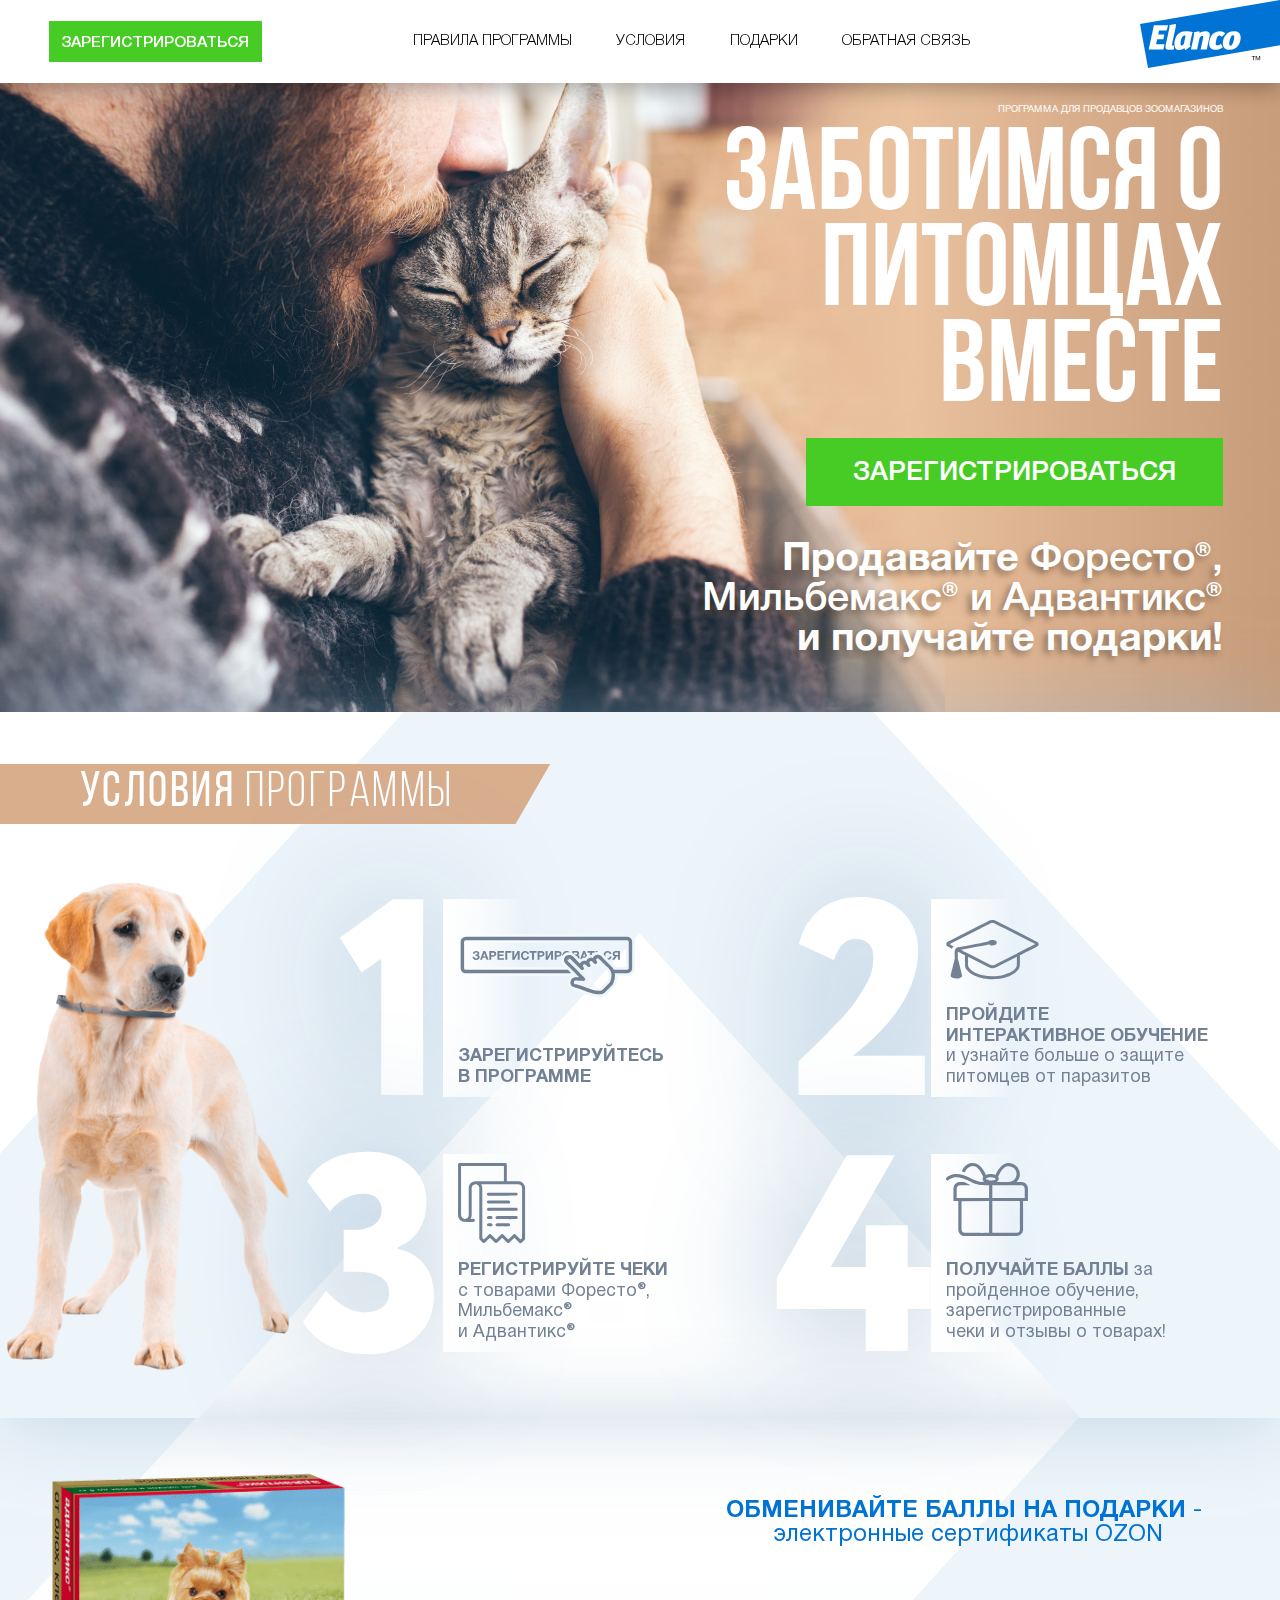
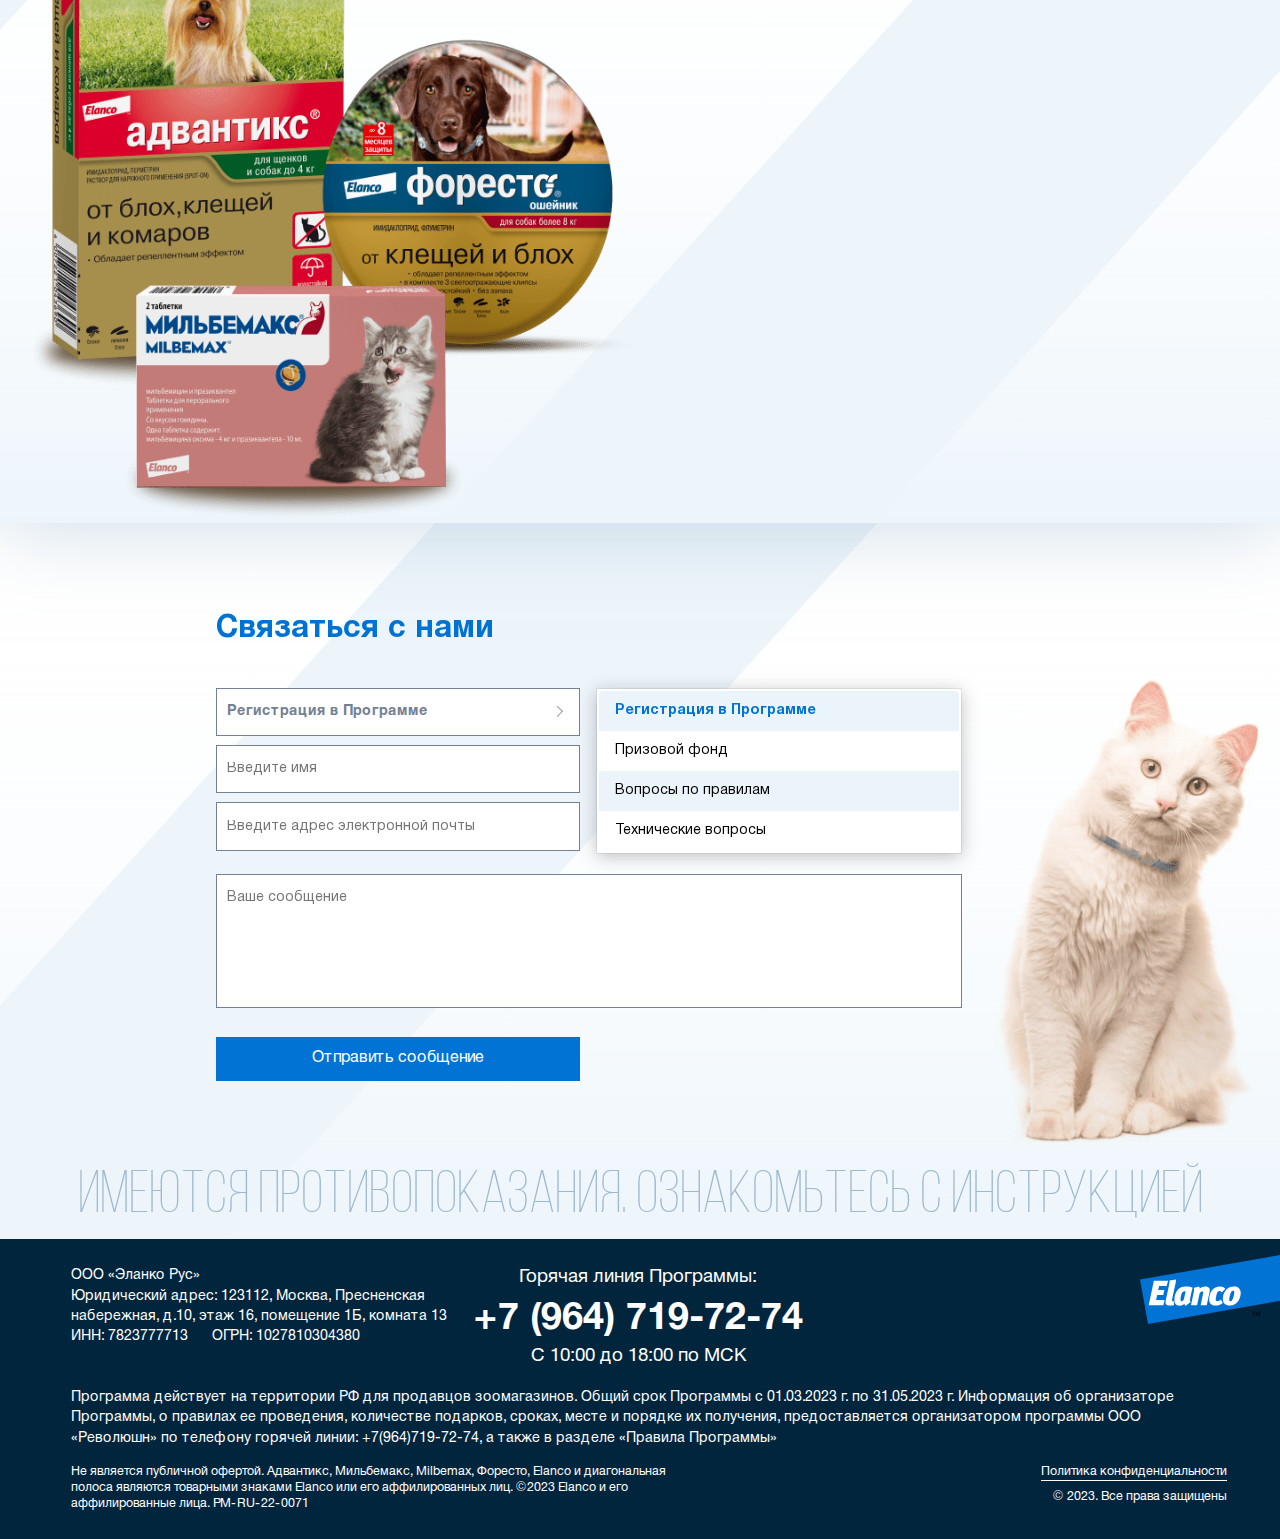
==== commit 61dbfd6a: "up" ====
--- a/index.html
+++ b/index.html
@@ -107,7 +107,7 @@
           </a>
             <span class="banner__text">
 
-            <b>Продавайте</b> Форесто®, Мильбемакс® и Адвантикс® <b>и получайте подарки!</b>
+            <b>Продавайте</b> Форесто®, Мильбемакс® и Адвантикс® <b>и&nbsp;получайте подарки!</b>
 
           </span>
             <picture class="banner__background">
--- a/static/css/main.min.css
+++ b/static/css/main.min.css
@@ -1,2 +1,2 @@
 /*! normalize.css v8.0.1 | MIT License | github.com/necolas/normalize.css */
-html{line-height:1.15;-webkit-text-size-adjust:100%}details,main{display:block}h1{font-size:2em}hr{-webkit-box-sizing:content-box;box-sizing:content-box;height:0;overflow:visible}code,kbd,pre,samp{font-family:monospace,monospace;font-size:1em}a{background-color:transparent;text-decoration:none;cursor:pointer}abbr[title]{border-bottom:none;-webkit-text-decoration:underline dotted;text-decoration:underline dotted}b,strong{font-weight:bolder}small{font-size:80%}sub,sup{font-size:75%;line-height:0;position:relative;vertical-align:baseline}sub{bottom:-.25em}sup{top:-.5em}img{border-style:none}button,input,optgroup,select,textarea{font-family:inherit;font-size:100%;line-height:1.15;margin:0}button,input{overflow:visible}button,select{text-transform:none}[type=button],[type=reset],[type=submit],button{-webkit-appearance:button}[type=button]::-moz-focus-inner,[type=reset]::-moz-focus-inner,[type=submit]::-moz-focus-inner,button::-moz-focus-inner{border-style:none;padding:0}[type=button]:-moz-focusring,[type=reset]:-moz-focusring,[type=submit]:-moz-focusring,button:-moz-focusring{outline:1px dotted ButtonText}fieldset{padding:.35em .75em .625em}legend{color:inherit;display:table;max-width:100%;white-space:normal}progress{vertical-align:baseline}textarea{overflow:auto}[type=checkbox],[type=radio],legend{-webkit-box-sizing:border-box;box-sizing:border-box;padding:0}[type=number]::-webkit-inner-spin-button,[type=number]::-webkit-outer-spin-button{height:auto}[type=search]{-webkit-appearance:textfield;outline-offset:-2px}[type=search]::-webkit-search-decoration{-webkit-appearance:none}::-webkit-file-upload-button{-webkit-appearance:button;font:inherit}summary{display:list-item}[hidden],template{display:none}@font-face{font-family:"Bebas Neue";src:local("Bebas Neue Thin"),local("BebasNeue-Thin"),url(../fonts/bebasneuethin.woff2) format("woff2"),url(../fonts/bebasneuethin.woff) format("woff"),url(../fonts/bebasneuethin.ttf) format("truetype");font-weight:100;font-style:normal}@font-face{font-family:"Bebas Neue";src:local("Bebas Neue Light"),local("BebasNeue-Light"),url(../fonts/bebasneuelight.woff2) format("woff2"),url(../fonts/bebasneuelight.woff) format("woff"),url(../fonts/bebasneuelight.ttf) format("truetype");font-weight:200;font-style:normal}@font-face{font-family:"Bebas Neue";src:local("Bebas Neue Book"),local("BebasNeueBook"),url(../fonts/bebasneuebook.woff2) format("woff2"),url(../fonts/bebasneuebook.woff) format("woff"),url(../fonts/bebasneuebook.ttf) format("truetype");font-weight:300;font-style:normal}@font-face{font-family:"Bebas Neue";src:local("Bebas Neue Regular"),local("BebasNeueRegular"),url(../fonts/bebasneueregular.woff2) format("woff2"),url(../fonts/bebasneueregular.woff) format("woff"),url(../fonts/bebasneueregular.ttf) format("truetype");font-weight:400;font-style:normal}@font-face{font-family:"Bebas Neue";src:local("Bebas Neue Bold"),local("BebasNeueBold"),url(../fonts/bebasneuebold.woff2) format("woff2"),url(../fonts/bebasneuebold.woff) format("woff"),url(../fonts/bebasneuebold.ttf) format("truetype");font-weight:700;font-style:normal}@font-face{font-family:"HelveticaNeueCyr";src:url(../fonts/HelveticaNeueCyr-Medium.eot);src:local("HelveticaNeueCyr-Medium"),url(../fonts/HelveticaNeueCyr-Medium.eot?#iefix) format("embedded-opentype"),url(../fonts/HelveticaNeueCyr-Medium.woff) format("woff"),url(../fonts/HelveticaNeueCyr-Medium.ttf) format("truetype");font-weight:500;font-style:normal}@font-face{font-family:"HelveticaNeueCyr";src:url(../fonts/HelveticaNeueCyr-Heavy.eot);src:local("HelveticaNeueCyr-Heavy"),url(../fonts/HelveticaNeueCyr-Heavy.eot?#iefix) format("embedded-opentype"),url(../fonts/HelveticaNeueCyr-Heavy.woff) format("woff"),url(../fonts/HelveticaNeueCyr-Heavy.ttf) format("truetype");font-weight:900;font-style:normal}@font-face{font-family:"HelveticaNeueCyr";src:url(../fonts/HelveticaNeueCyr-HeavyItalic.eot);src:local("HelveticaNeueCyr-HeavyItalic"),url(../fonts/HelveticaNeueCyr-HeavyItalic.eot?#iefix) format("embedded-opentype"),url(../fonts/HelveticaNeueCyr-HeavyItalic.woff) format("woff"),url(../fonts/HelveticaNeueCyr-HeavyItalic.ttf) format("truetype");font-weight:900;font-style:italic}@font-face{font-family:"HelveticaNeueCyr";src:url(../fonts/HelveticaNeueCyr-Black.eot);src:local("HelveticaNeueCyr-Black"),url(../fonts/HelveticaNeueCyr-Black.eot?#iefix) format("embedded-opentype"),url(../fonts/HelveticaNeueCyr-Black.woff) format("woff"),url(../fonts/HelveticaNeueCyr-Black.ttf) format("truetype");font-weight:900;font-style:normal}@font-face{font-family:"HelveticaNeueCyr";src:url(../fonts/HelveticaNeueCyr-UltraLightItalic.eot);src:local("HelveticaNeueCyr-UltraLightItalic"),url(../fonts/HelveticaNeueCyr-UltraLightItalic.eot?#iefix) format("embedded-opentype"),url(../fonts/HelveticaNeueCyr-UltraLightItalic.woff) format("woff"),url(../fonts/HelveticaNeueCyr-UltraLightItalic.ttf) format("truetype");font-weight:200;font-style:italic}@font-face{font-family:"HelveticaNeueCyr";src:url(../fonts/HelveticaNeueCyr-BlackItalic.eot);src:local("HelveticaNeueCyr-BlackItalic"),url(../fonts/HelveticaNeueCyr-BlackItalic.eot?#iefix) format("embedded-opentype"),url(../fonts/HelveticaNeueCyr-BlackItalic.woff) format("woff"),url(../fonts/HelveticaNeueCyr-BlackItalic.ttf) format("truetype");font-weight:900;font-style:italic}@font-face{font-family:"HelveticaNeueCyr";src:url(../fonts/HelveticaNeueCyr-ThinItalic.eot);src:local("HelveticaNeueCyr-ThinItalic"),url(../fonts/HelveticaNeueCyr-ThinItalic.eot?#iefix) format("embedded-opentype"),url(../fonts/HelveticaNeueCyr-ThinItalic.woff) format("woff"),url(../fonts/HelveticaNeueCyr-ThinItalic.ttf) format("truetype");font-weight:100;font-style:italic}@font-face{font-family:"HelveticaNeueCyr";src:url(../fonts/HelveticaNeueCyr-MediumItalic.eot);src:local("HelveticaNeueCyr-MediumItalic"),url(../fonts/HelveticaNeueCyr-MediumItalic.eot?#iefix) format("embedded-opentype"),url(../fonts/HelveticaNeueCyr-MediumItalic.woff) format("woff"),url(../fonts/HelveticaNeueCyr-MediumItalic.ttf) format("truetype");font-weight:500;font-style:italic}@font-face{font-family:"HelveticaNeueCyr";src:url(../fonts/HelveticaNeueCyr-LightItalic.eot);src:local("HelveticaNeueCyr-LightItalic"),url(../fonts/HelveticaNeueCyr-LightItalic.eot?#iefix) format("embedded-opentype"),url(../fonts/HelveticaNeueCyr-LightItalic.woff) format("woff"),url(../fonts/HelveticaNeueCyr-LightItalic.ttf) format("truetype");font-weight:300;font-style:italic}@font-face{font-family:"HelveticaNeueCyr";src:url(../fonts/HelveticaNeueCyr-UltraLight.eot);src:local("HelveticaNeueCyr-UltraLight"),url(../fonts/HelveticaNeueCyr-UltraLight.eot?#iefix) format("embedded-opentype"),url(../fonts/HelveticaNeueCyr-UltraLight.woff) format("woff"),url(../fonts/HelveticaNeueCyr-UltraLight.ttf) format("truetype");font-weight:200;font-style:normal}@font-face{font-family:"HelveticaNeueCyr";src:url(../fonts/HelveticaNeueCyr-BoldItalic.eot);src:local("HelveticaNeueCyr-BoldItalic"),url(../fonts/HelveticaNeueCyr-BoldItalic.eot?#iefix) format("embedded-opentype"),url(../fonts/HelveticaNeueCyr-BoldItalic.woff) format("woff"),url(../fonts/HelveticaNeueCyr-BoldItalic.ttf) format("truetype");font-weight:700;font-style:italic}@font-face{font-family:"HelveticaNeueCyr";src:url(../fonts/HelveticaNeueCyr-Italic.eot);src:local("HelveticaNeueCyr-Italic"),url(../fonts/HelveticaNeueCyr-Italic.eot?#iefix) format("embedded-opentype"),url(../fonts/HelveticaNeueCyr-Italic.woff) format("woff"),url(../fonts/HelveticaNeueCyr-Italic.ttf) format("truetype");font-weight:500;font-style:italic}@font-face{font-family:"HelveticaNeueCyr";src:url(../fonts/HelveticaNeueCyr-Roman.eot);src:local("HelveticaNeueCyr-Roman"),url(../fonts/HelveticaNeueCyr-Roman.eot?#iefix) format("embedded-opentype"),url(../fonts/HelveticaNeueCyr-Roman.woff) format("woff"),url(../fonts/HelveticaNeueCyr-Roman.ttf) format("truetype");font-weight:400;font-style:normal}@font-face{font-family:"HelveticaNeueCyr";src:url(../fonts/HelveticaNeueCyr-Bold.eot);src:local("HelveticaNeueCyr-Bold"),url(../fonts/HelveticaNeueCyr-Bold.eot?#iefix) format("embedded-opentype"),url(../fonts/HelveticaNeueCyr-Bold.woff) format("woff"),url(../fonts/HelveticaNeueCyr-Bold.ttf) format("truetype");font-weight:700;font-style:normal}@font-face{font-family:"HelveticaNeueCyr";src:url(../fonts/HelveticaNeueCyr-Light.eot);src:local("HelveticaNeueCyr-Light"),url(../fonts/HelveticaNeueCyr-Light.eot?#iefix) format("embedded-opentype"),url(../fonts/HelveticaNeueCyr-Light.woff) format("woff"),url(../fonts/HelveticaNeueCyr-Light.ttf) format("truetype");font-weight:300;font-style:normal}@font-face{font-family:"HelveticaNeueCyr";src:url(../fonts/HelveticaNeueCyr-Thin.eot);src:local("HelveticaNeueCyr-Thin"),url(../fonts/HelveticaNeueCyr-Thin.eot?#iefix) format("embedded-opentype"),url(../fonts/HelveticaNeueCyr-Thin.woff) format("woff"),url(../fonts/HelveticaNeueCyr-Thin.ttf) format("truetype");font-weight:100;font-style:normal}body,html{margin:0;padding:0}html{height:100%}body{display:-webkit-box;display:-ms-flexbox;display:flex;-webkit-box-orient:vertical;-webkit-box-direction:normal;-ms-flex-direction:column;flex-direction:column;overflow-x:hidden;min-height:100vh;position:relative;font-family:"HelveticaNeueCyr",sans-serif;-webkit-overflow-scrolling:touch;padding-top:6.458vw}@media only screen and (min-width:1441px){body{padding-top:93px}}body>*{-ms-flex-negative:0;flex-shrink:0}.no-scroll{overflow:hidden}*{outline:0!important;-webkit-tap-highlight-color:transparent;-webkit-box-sizing:border-box;box-sizing:border-box}input[type=email],input[type=password],input[type=text]{outline:0;-webkit-appearance:none;-moz-appearance:none}input::-ms-clear{display:none}input::-ms-reveal{display:none}input[type=number]{-moz-appearance:textfield}input::-webkit-inner-spin-button,input::-webkit-outer-spin-button{-webkit-appearance:none}h1,h2,h3,h4,h5,h6,p{margin:0}.wrapper{margin:0 auto}.main{position:relative;z-index:1}.main__background{position:absolute;left:0;top:0;width:100%;height:100%;z-index:-1}.banner__background img,.main__background img{width:100%;height:100%;-o-object-fit:cover;object-fit:cover}@media only screen and (max-width:768px){body{padding-top:17.5vw}}.nice-select{-webkit-tap-highlight-color:transparent;background-color:#fff;border-radius:5px;border:solid 1px #e8e8e8;-webkit-box-sizing:border-box;box-sizing:border-box;clear:both;cursor:pointer;display:block;float:left;font-family:inherit;font-size:14px;font-weight:400;height:38px;line-height:36px;outline:0;padding-left:18px;padding-right:30px;position:relative;text-align:left!important;-webkit-transition:all .2s ease-in-out;transition:all .2s ease-in-out;-webkit-user-select:none;-moz-user-select:none;-ms-user-select:none;user-select:none;white-space:nowrap;width:auto}.nice-select:hover{border-color:#dbdbdb}.nice-select.open,.nice-select:active,.nice-select:focus{border-color:#999}.nice-select:after{border-bottom:2px solid #999;border-right:2px solid #999;content:"";display:block;height:5px;margin-top:-4px;pointer-events:none;position:absolute;right:12px;top:50%;-webkit-transform-origin:66% 66%;transform-origin:66% 66%;-webkit-transform:rotate(45deg);transform:rotate(45deg);-webkit-transition:all .15s ease-in-out;transition:all .15s ease-in-out;width:5px}.nice-select.open:after{-webkit-transform:rotate(-135deg);transform:rotate(-135deg)}.nice-select.open .nice-select-dropdown{opacity:1;pointer-events:auto;-webkit-transform:scale(1) translateY(0);transform:scale(1) translateY(0)}.nice-select.disabled{border-color:#ededed;color:#999;pointer-events:none}.nice-select.disabled:after{border-color:#ccc}.nice-select.wide{width:100%}.nice-select.wide .nice-select-dropdown{left:0!important;right:0!important}.nice-select.right{float:right}.nice-select.right .nice-select-dropdown{left:auto;right:0}.nice-select.small{font-size:12px;height:36px;line-height:34px}.nice-select.small:after{height:4px;width:4px}.nice-select.small .option{line-height:34px;min-height:34px}.nice-select .nice-select-dropdown{margin-top:4px;background-color:#fff;border-radius:5px;-webkit-box-shadow:0 0 0 1px rgba(68,68,68,.11);box-shadow:0 0 0 1px rgba(68,68,68,.11);pointer-events:none;position:absolute;top:100%;left:0;-webkit-transform-origin:50% 0;transform-origin:50% 0;-webkit-transform:scale(.75) translateY(19px);transform:scale(.75) translateY(19px);-webkit-transition:all .2s cubic-bezier(.5,0,0,1.25),opacity .15s ease-out;transition:all .2s cubic-bezier(.5,0,0,1.25),opacity .15s ease-out;z-index:9;opacity:0}.nice-select .list{border-radius:5px;-webkit-box-sizing:border-box;box-sizing:border-box;overflow:hidden;padding:0;max-height:210px;overflow-y:auto}.nice-select .list:hover .option:not(:hover){background-color:transparent!important}.nice-select .option{cursor:pointer;font-weight:400;line-height:40px;list-style:none;outline:0;padding-left:18px;padding-right:29px;text-align:left;-webkit-transition:all .2s;transition:all .2s}.nice-select .option.focus,.nice-select .option.selected.focus,.nice-select .option:hover{background-color:#f6f6f6}.nice-select .optgroup,.nice-select .option.selected{font-weight:700}.nice-select .option.disabled{background-color:transparent;color:#999;cursor:default}.no-csspointerevents .nice-select .nice-select-dropdown{display:none}.no-csspointerevents .nice-select.open .nice-select-dropdown{display:block}.nice-select .list::-webkit-scrollbar{width:0}.nice-select .has-multiple{white-space:inherit;height:auto;padding:7px 12px;min-height:36px;line-height:22px}.nice-select .has-multiple span.current{border:1px solid #ccc;background:#eee;padding:0 10px;border-radius:3px;display:inline-block;line-height:24px;font-size:14px;margin-bottom:3px;margin-right:3px}.nice-select .has-multiple .multiple-options{display:block;line-height:24px;padding:0}.nice-select .nice-select-search-box{-webkit-box-sizing:border-box;box-sizing:border-box;width:100%;padding:5px;pointer-events:none;border-radius:5px 5px 0 0}.nice-select .nice-select-search{-webkit-box-sizing:border-box;box-sizing:border-box;background-color:#fff;border:1px solid #e8e8e8;border-radius:3px;color:#444;display:inline-block;vertical-align:middle;padding:7px 12px;margin:0 10px 0 0;width:100%;min-height:36px;line-height:22px;height:auto;outline:0!important;font-size:14px}.banner{min-height:49.167vw;position:relative;z-index:1;display:-webkit-box;display:-ms-flexbox;display:flex;-webkit-box-orient:vertical;-webkit-box-direction:normal;-ms-flex-direction:column;flex-direction:column;-webkit-box-align:end;-ms-flex-align:end;align-items:flex-end;padding:1.736vw 4.444vw}@media only screen and (min-width:1441px){.banner{min-height:708px;padding:27px 64px}}@media only screen and (min-width:1921px){.banner{padding-right:calc((100vw - 1920px)/2 + 64px)}}.banner__background{position:absolute;left:0;top:0;width:100%;height:100%;z-index:-1}.banner__button.button{font-size:2.09vw;line-height:2.917vw;text-align:center;text-transform:uppercase;color:#fff;padding:1.528vw 3.681vw 1.042vw;margin-bottom:2.639vw}@media only screen and (min-width:1441px){.banner__button.button{font-size:30.1px;line-height:42px;padding:22px 55px 15px;margin-bottom:38px}}.banner__text{font-weight:500;font-size:3.111vw;line-height:3.125vw;text-align:right;color:#fff;text-shadow:-.347vw .347vw .486vw rgba(93,73,50,.6);max-width:41.667vw}@media only screen and (min-width:1441px){.banner__text{font-size:44.888px;line-height:45px;max-width:590px;text-shadow:-5px 5px 7px rgba(93,73,50,.6)}}.mtitle{font-weight:400;font-size:.736vw;line-height:.764vw;text-align:right;text-transform:uppercase;color:#fff;margin-bottom:1.389vw}@media only screen and (min-width:1441px){.mtitle{font-size:10.623px;line-height:11px;margin-bottom:20px}}.title{font-family:"Bebas Neue";font-weight:600;font-size:9.143vw;line-height:7.5vw;text-align:right;color:#fff;text-transform:uppercase;max-width:41.667vw;margin-bottom:1.389vw}@media only screen and (min-width:1441px){.title{font-size:131.669px;line-height:108px;max-width:575px;margin-bottom:20px}}@media only screen and (max-width:768px){.banner__background{width:100%;height:87.778vw}.banner{padding:2.778vw 5.556vw 11.667vw;background:-webkit-gradient(linear,left top,left bottom,color-stop(44.28%,#e9c29e),color-stop(67.81%,#c09774),color-stop(92.5%,#dbb08f),color-stop(126.2%,#e6bc99));background:-webkit-linear-gradient(top,#e9c29e 44.28%,#c09774 67.81%,#dbb08f 92.5%,#e6bc99 126.2%);background:linear-gradient(180deg,#e9c29e 44.28%,#c09774 67.81%,#dbb08f 92.5%,#e6bc99 126.2%)}.mtitle{font-size:3.472vw;line-height:3.611vw;text-align:center;margin-bottom:53vw}.banner__text,.title{width:100%;max-width:100%;font-size:14vw;line-height:12.222vw;margin-bottom:16.667vw;text-shadow:0 4px 4px rgba(0,0,0,.5)}.banner__button.button{-webkit-box-ordinal-group:3;-ms-flex-order:2;order:2;padding:2.5vw 3.889vw;font-size:5.278vw;line-height:7.5vw;width:100%;text-align:center;margin-bottom:0}.banner__text{font-size:6.389vw;line-height:6.389vw;margin-bottom:8.611vw;text-align:center;text-shadow:-2.58075px 2.58075px 3.61305px rgba(93,73,50,.6)}}.footer{padding:2.083vw 4.167vw 2.083vw 5.556vw;background:#02253e;margin-top:auto;color:#fff;position:relative}@media only screen and (min-width:1441px){.footer{padding:30px 60px 30px 80px}}@media only screen and (min-width:1921px){.footer{padding-left:calc((100vw - 1920px)/2 + 64px);padding-right:calc((100vw - 1920px)/2 + 64px)}}.footer__container{display:-webkit-box;display:-ms-flexbox;display:flex;margin-bottom:1.181vw}@media only screen and (min-width:1441px){.footer__container{margin-bottom:17px;position:relative}}.footer__companyinfo{width:31.458vw;font-size:1.111vw;line-height:1.597vw}@media only screen and (min-width:1441px){.footer__companyinfo{width:452px;font-size:16px;line-height:23px}}.footer__companyinfo:only-child{width:100%}.footer__tel{display:-webkit-box;display:-ms-flexbox;display:flex;-webkit-box-orient:vertical;-webkit-box-direction:normal;-ms-flex-direction:column;flex-direction:column;-webkit-box-align:center;-ms-flex-align:center;align-items:center}@media only screen and (min-width:1441px){.footer__tel{margin-left:calc(50vw - 730px)}}@media only screen and (min-width:1921px){.footer__tel{margin-left:235px}}.footer__tel p{font-size:1.458vw;line-height:1.944vw;margin-bottom:.208vw}@media only screen and (min-width:1441px){.footer__tel p{font-size:21px;line-height:28px;margin-bottom:3px}}.footer__tel a{font-weight:700;font-size:2.951vw;line-height:3.958vw;border-bottom:.139vw solid transparent;-webkit-transition:border-color .3s;transition:border-color .3s}@media only screen and (min-width:1441px){.footer__tel a{font-size:42.4px;line-height:57px;border-bottom:2px solid transparent}}.footer__tel a:hover{border-color:#fff}.footer__copyright{display:-webkit-box;display:-ms-flexbox;display:flex;-webkit-box-pack:justify;-ms-flex-pack:justify;justify-content:space-between;font-size:.972vw;line-height:1.25vw}@media only screen and (min-width:1441px){.footer__copyright{font-size:14px;line-height:18px}}.footer__copyrighttext{max-width:48.958vw}@media only screen and (min-width:1441px){.footer__copyrighttext{max-width:704px}}.footer__politic{display:-webkit-box;display:-ms-flexbox;display:flex;-webkit-box-orient:vertical;-webkit-box-direction:normal;-ms-flex-direction:column;flex-direction:column;-webkit-box-align:end;-ms-flex-align:end;align-items:flex-end}.footer__politic a{margin-bottom:.625vw;border-bottom:.069vw solid #fff;-webkit-transition:border-color .3s;transition:border-color .3s}@media only screen and (min-width:1441px){.footer__politic a{border-bottom:1px solid #fff;margin-bottom:9px}}.footer__politic a:hover{border-color:transparent}.footer .logo{top:1.25vw}@media only screen and (min-width:1441px){.footer .logo{top:18px}}@media only screen and (min-width:1921px){.footer .logo{right:0}}.footer a{color:#fff}@media only screen and (max-width:768px){.footer{padding:39.722vw 5.556vw 13.333vw}.footer .logo{top:7.5vw;width:43.611vw;height:21.389vw}.footer__container{-webkit-box-orient:vertical;-webkit-box-direction:reverse;-ms-flex-direction:column-reverse;flex-direction:column-reverse}.footer__tel p{margin-bottom:.833vw;font-size:4.167vw;line-height:5.278vw}.footer__tel a{font-size:8.333vw;line-height:11.111vw;margin-bottom:9.444vw}.footer__companyinfo{width:100%;text-align:center;font-size:4vw;line-height:5vw;margin-bottom:8.333vw}.footer__copyright{-webkit-box-orient:vertical;-webkit-box-direction:normal;-ms-flex-direction:column;flex-direction:column}.footer__copyrighttext{max-width:100%;width:100%;text-align:center;font-size:3.889vw;line-height:5vw;margin-bottom:7.5vw}.footer__politic{text-align:center;-webkit-box-align:center;-ms-flex-align:center;align-items:center;font-size:3.889vw;line-height:4.167vw}.footer__politic a{margin-bottom:.833vw;border-bottom:.278vw solid #fff}}.form{padding:6.597vw 0 12.361vw;position:relative}@media only screen and (min-width:1441px){.form{padding-top:94px;padding-bottom:177px}}.form__container{display:-webkit-box;display:-ms-flexbox;display:flex;-webkit-box-orient:vertical;-webkit-box-direction:normal;-ms-flex-direction:column;flex-direction:column;width:58.264vw;margin:0 16.875vw}@media only screen and (min-width:1441px){.form__container{width:839px;margin:0 auto}}.form__title{font-weight:700;font-size:2.431vw;line-height:140%;color:#0073d4;margin-bottom:2.847vw}@media only screen and (min-width:1441px){.form__title{font-size:35px;margin-bottom:40px}}.form__input{width:28.472vw}@media only screen and (min-width:1441px){.form__input{width:410px}}.form__input:not(:first-child){margin-top:.694vw}@media only screen and (min-width:1441px){.form__input:not(:first-child){margin-top:10px}}.form__textarea{width:100%;margin-top:1.806vw}@media only screen and (min-width:1441px){.form__textarea{margin-top:26px}}.form__button{width:28.472vw;padding:.833vw 2.083vw 1.111vw;background:#0073d4;font-weight:400;font-size:1.25vw;line-height:140%;color:#fff;border:0;margin-top:1.806vw;-webkit-transition:.3s;transition:.3s;cursor:pointer}@media only screen and (min-width:1441px){.form__button{width:410px;padding:12px 30px 16px;margin-top:26px;font-size:18px}}@media only screen and (min-width:1921px){.form__button{padding:16px 30px}}.form__button:hover{background:#0081ee}.form__info{font-family:"Bebas Neue";position:absolute;left:0;bottom:0;width:100%;font-weight:200;font-size:4.597vw;line-height:140%;text-align:center;color:rgba(149,179,203,.9)}@media only screen and (min-width:1441px){.form__info{font-size:66px}}.form__background{width:23.819vw;height:37.569vw;bottom:6.875vw;right:1.111vw;position:absolute}@media only screen and (min-width:1441px){.form__background{width:342px;height:540px;bottom:99px;right:16px}}@media only screen and (min-width:1921px){.form__background{right:calc((100vw - 1920px)/2 + 64px)}}.form__background img{mix-blend-mode:multiply;width:100%;height:100%}.form__overlay{position:absolute;left:0;top:0;width:100%;height:100%;z-index:-1}@media only screen and (min-width:1441px){.form__overlay{display:none}}@media only screen and (max-width:768px){.form__overlay{display:none}}.form__overlay img{width:100%;height:100%;-o-object-fit:cover;object-fit:cover}@media only screen and (max-width:768px){.form__overlay img{-o-object-position:top;object-position:top}}.select{width:28.472vw}@media only screen and (min-width:1441px){.select{width:410px}}.select select{border:0;display:block}.select .current{font-weight:700;font-size:1.111vw;line-height:140%;color:#738194}@media only screen and (min-width:1441px){.select .current{font-size:16px}}.select .nice-select{width:100%;padding-left:.764vw;border:.069vw solid #738194;border-radius:0;height:3.75vw;line-height:3.611vw;font-size:.972vw;padding-right:2.083vw}@media only screen and (min-width:1441px){.select .nice-select{padding-left:11px;padding-right:30px;border:1px solid #738194;height:52px;line-height:52px;font-size:14px}}.select .nice-select:after{width:.556vw;height:.556vw;right:1.389vw;margin-top:-.486vw;border-bottom:.139vw solid #999;border-right:.139vw solid #999}@media only screen and (min-width:1441px){.select .nice-select:after{width:8px;height:8px;right:20px;margin-top:-7px}}@media only screen and (min-width:769px){.select .nice-select:after{-webkit-transform:rotate(-45deg);transform:rotate(-45deg)}}@media only screen and (min-width:1441px){.select .nice-select:after{border-bottom:2px solid #999;border-right:2px solid #999}}.select .nice-select .nice-select-dropdown{margin-top:0;border:.208vw solid #fff;border-radius:0}@media only screen and (min-width:769px){.select .nice-select .nice-select-dropdown{top:0;left:calc(100% + 1.389vw);width:28.403vw;-webkit-transform:scale(1);transform:scale(1);pointer-events:auto;opacity:1;-webkit-filter:drop-shadow(0 .278vw .694vw rgba(0,0,0,.25));filter:drop-shadow(0 .278vw .694vw rgba(0,0,0,.25));-webkit-box-shadow:0 0 0 .069vw rgba(68,68,68,.11);box-shadow:0 0 0 .069vw rgba(68,68,68,.11)}}@media only screen and (min-width:1441px){.select .nice-select .nice-select-dropdown{border:2px solid #fff;left:calc(100% + 20px);width:409px;-webkit-filter:drop-shadow(0 4px 10px rgba(0,0,0,.25));filter:drop-shadow(0 4px 10px rgba(0,0,0,.25))}}.select .nice-select .option{font-size:1.111vw;line-height:3.125vw;padding-left:1.25vw;padding-right:2.014vw}@media only screen and (min-width:1441px){.select .nice-select .option{font-size:16px;line-height:45px;padding-left:18px;padding-right:29px}}.select .nice-select .option:hover{background:#ebf4fa}.select .nice-select .option:focus{background:#ebf4fa}.select .nice-select .option.focus{background:#fff}.select .nice-select .option.focus:nth-child(odd),.select .nice-select .option:nth-child(odd){background:#ebf4fa}.select .nice-select .option.selected{color:#0073d4;font-weight:700}.select .nice-select .list{padding:0;margin:0;border-radius:.347vw;height:12.5vw}@media only screen and (min-width:1441px){.select .nice-select .list{border-radius:5px;height:180px}}.input input,.textarea textarea{padding:1.042vw .764vw;font-size:1.111vw;line-height:140%;color:#738194;background:#fff;border:.069vw solid #738194;width:100%}.input input{display:block}@media only screen and (min-width:1441px){.input input{padding:15px 11px;font-size:16px;border:1px solid #738194}}.textarea textarea{height:10.486vw;resize:none}@media only screen and (min-width:1441px){.textarea textarea{padding:15px 11px;font-size:16px;border:1px solid #738194;height:118px}}.select .nice-select .list{max-height:100vh}@media only screen and (max-width:768px){.form{padding-top:8.333vw;padding-bottom:121.389vw}.form__title{font-size:9.056vw;line-height:140%;margin-bottom:5.278vw}.form__container{width:83.333vw;margin:0 auto}.select .nice-select{height:13.333vw}.select .current{font-size:4.167vw;line-height:13.333vw}.select .nice-select{padding-left:2.222vw;padding-right:8.333vw}.select .nice-select:after{width:2.556vw;height:2.556vw;right:4vw;margin-top:-2vw;border-bottom:.5vw solid #999;border-right:.5vw solid #999}.input,.select,.select .nice-select .nice-select-dropdown{width:100%}.select .nice-select .option{font-size:4.167vw;line-height:11.111vw}.select .nice-select .list{height:44.5vw}.form__input:not(:first-child){margin-top:2.5vw}.input input,.textarea textarea{padding:3.889vw 2.222vw;font-size:4.167vw}.form__button,.form__textarea{margin-top:6.667vw}.textarea textarea{height:39.444vw}.form__button{padding:4.167vw 2.778vw;font-size:4.722vw;line-height:140%;width:100%}.form__info{font-size:9.25vw;line-height:8.278vw}.form__background{bottom:21.944vw;right:6.389vw;width:64.722vw;height:95.556vw;z-index:2}}.gifts{display:-webkit-box;display:-ms-flexbox;display:flex;-webkit-box-pack:justify;-ms-flex-pack:justify;justify-content:space-between;height:55.139vw;position:relative;z-index:2;-webkit-box-shadow:0 0 79.015px rgba(149,179,203,.5);box-shadow:0 0 79.015px rgba(149,179,203,.5)}@media only screen and (min-width:1441px){.gifts{height:794px}}.gifts__first{width:50.972vw;height:55.139vw;position:relative;z-index:3}@media only screen and (min-width:1441px){.gifts__first{width:733px;height:794px;margin-left:calc((100vw - 1440px)/2)}}.gifts__first img{width:100%;height:100%}.gifts__second{margin-top:3.472vw;margin-right:5.556vw;width:38.194vw;display:-webkit-box;display:-ms-flexbox;display:flex;-webkit-box-orient:vertical;-webkit-box-direction:normal;-ms-flex-direction:column;flex-direction:column;position:relative;z-index:3}@media only screen and (min-width:1441px){.gifts__second{margin-top:50px;margin-right:calc((100vw - 1360px)/2);width:550px}}.gifts__second img{margin-bottom:2.917vw}@media only screen and (min-width:1441px){.gifts__second img{margin-bottom:42px}}.gifts__text{font-size:1.847vw;line-height:1.875vw;text-align:center;color:#0073d4;width:100%}@media only screen and (min-width:1441px){.gifts__text{font-size:26.5px;line-height:27px}}.gifts__text b{text-transform:uppercase}.gifts__overlay{position:absolute;left:0;top:0;width:100%;height:100%;z-index:-1}@media only screen and (min-width:1441px){.gifts__overlay{display:none}}@media only screen and (max-width:768px){.gifts__overlay{display:none}}.gifts__overlay img{width:100%;height:100%;-o-object-fit:cover;object-fit:cover}@media only screen and (max-width:768px){.gifts__overlay img{-o-object-position:bottom;object-position:bottom}.gifts{-webkit-box-orient:vertical;-webkit-box-direction:normal;-ms-flex-direction:column;flex-direction:column;height:auto;padding-bottom:10.556vw}.gifts__text{font-size:5.139vw;line-height:5.278vw;margin-bottom:6.944vw}.gifts__first{width:98.056vw;height:100.833vw;margin-bottom:13.889vw}.gifts__second{-webkit-box-orient:vertical;-webkit-box-direction:reverse;-ms-flex-direction:column-reverse;flex-direction:column-reverse;width:100%;margin:0}.gifts__second img{width:93.333vw;margin:0 auto}}.header{padding:1.528vw 3.819vw;height:6.458vw;display:-webkit-box;display:-ms-flexbox;display:flex;-webkit-box-align:center;-ms-flex-align:center;align-items:center;position:fixed;top:0;left:0;width:100%;z-index:15;background:#fff;-webkit-box-shadow:0 .556vw 1.389vw rgba(0,0,0,.25);box-shadow:0 .556vw 1.389vw rgba(0,0,0,.25)}@media only screen and (min-width:1441px){.header{padding:23px 55px;height:93px}}@media only screen and (min-width:1921px){.header{padding-left:calc((100vw - 1920px)/2 + 55px)}}.header .button{margin-right:11.806vw}@media only screen and (min-width:1441px){.header .button{margin-right:170px}}.logo{position:absolute;right:0;top:0;width:10.903vw;height:5.347vw}@media only screen and (min-width:1441px){.logo{width:157px;height:77px}}@media only screen and (min-width:1921px){.logo{right:calc((100vw - 1920px)/2 + 64px)}}.logo img{width:100%;height:100%}.burger,.checkbox input{display:none}.button{padding:.833vw .972vw .625vw;font-weight:500;font-size:1.222vw;line-height:1.736vw;text-align:center;text-transform:uppercase;color:#fff;background:#47cc26;-webkit-transition:.3s;transition:.3s;cursor:pointer}@media only screen and (min-width:1441px){.button{padding:12px 13px 9px;font-size:17.5px;line-height:25px}}.button:hover{background:#54d933}.nav{display:-webkit-box;display:-ms-flexbox;display:flex;-webkit-box-align:center;-ms-flex-align:center;align-items:center}@media only screen and (min-width:1441px){.nav{position:absolute;left:50%;top:50%;-webkit-transform:translate(-50%,-50%);transform:translate(-50%,-50%)}}.nav__link{font-weight:300;font-size:1.153vw;line-height:1.111vw;text-align:center;text-transform:uppercase;color:#000;border-bottom:1px solid transparent;-webkit-transition:.3s;transition:.3s}@media only screen and (min-width:1441px){.nav__link{font-size:16.6px;line-height:16px}}.nav__link:hover{border-color:#000}.nav__link:not(:last-child){margin-right:3.472vw}@media only screen and (min-width:1441px){.nav__link:not(:last-child){margin-right:53px}}@media only screen and (max-width:768px){.nav{display:none}.header{padding:4.722vw 8.333vw 4.167vw}.logo{top:2.778vw;width:23.611vw;height:11.667vw}.burger{display:block;width:8.333vw;height:8.333vw;margin-right:7.5vw}.burger img{width:100%;height:100%}.header .button{margin-right:0;font-size:3.333vw;line-height:4.722vw;padding:2.222vw 2.778vw 1.667vw}.header{height:17.5vw}}.popup,.popup__overlay{left:0;top:0;width:100%;height:100%}.popup{position:fixed;z-index:20;display:-webkit-box;display:-ms-flexbox;display:flex;-webkit-transition:.3s;transition:.3s;pointer-events:none;opacity:0}.popup table{border-collapse:collapse}.popup table td{border:1px solid #000;padding:3px;min-height:20px}.popup.active{opacity:1;pointer-events:auto}.popup.active .popup__container{-webkit-transform:translateY(0);transform:translateY(0)}.popup__overlay{position:absolute;background:rgba(0,0,0,.1);mix-blend-mode:normal;-webkit-backdrop-filter:blur(5px);backdrop-filter:blur(5px);z-index:1}.popup__container{position:relative;padding:2.917vw 6.944vw;z-index:2;background:#fff;max-height:calc(100% - 10.417vw);overflow-y:auto;-webkit-transform:translateY(100vh);transform:translateY(100vh);-webkit-transition:-webkit-transform .3s;transition:transform .3s;transition:transform .3s,-webkit-transform .3s}@media only screen and (min-width:1441px){.popup__container{padding:42px 90px;max-height:calc(100% - 150px)}}.popup__container::-webkit-scrollbar{width:1.042vw}@media only screen and (min-width:1441px){.popup__container::-webkit-scrollbar{width:15px}}.popup__container::-webkit-scrollbar-track{background:#efefef}.popup__container::-webkit-scrollbar-thumb{background:#0073d4}.popup__close{position:absolute;top:2.083vw;right:1.806vw;cursor:pointer}@media only screen and (min-width:1441px){.popup__close{top:29px;right:26px}}.popup__title{font-weight:600;margin-bottom:2.778vw;font-size:2.431vw;line-height:140%;color:#0073d4}@media only screen and (min-width:1441px){.popup__title{margin-bottom:40px;font-size:35px}}.popup__form{display:-webkit-box;display:-ms-flexbox;display:flex;-webkit-box-orient:vertical;-webkit-box-direction:normal;-ms-flex-direction:column;flex-direction:column}.popup .input{margin-bottom:.972vw}@media only screen and (min-width:1441px){.popup .input{margin-bottom:14px}}.popup .form__button{width:100%;text-align:center}.popup__registration .popup__container{width:45.625vw;margin:auto}@media only screen and (min-width:1441px){.popup__registration .popup__container{width:657px}}.popup__politic .popup__container,.popup__rules .popup__container{width:72.083vw;margin:auto;padding:2.361vw 1.389vw 1.389vw 4.722vw;display:-webkit-box;display:-ms-flexbox;display:flex;-webkit-box-orient:vertical;-webkit-box-direction:normal;-ms-flex-direction:column;flex-direction:column;overflow-y:visible}@media only screen and (min-width:1441px){.popup__politic .popup__container,.popup__rules .popup__container{width:1037px;padding:33px 20px 20px 67px}}.popup__politic .popup__title,.popup__rules .popup__title{font-size:1.806vw;line-height:140%;text-align:center;margin-bottom:0}@media only screen and (min-width:1441px){.popup__politic .popup__title,.popup__rules .popup__title{font-size:26px}}.popup__politic .popup__content,.popup__rules .popup__content{overflow-y:auto;padding-right:6.597vw}@media only screen and (min-width:1441px){.popup__politic .popup__content,.popup__rules .popup__content{padding-right:94px}}.popup__politic .popup__content::-webkit-scrollbar,.popup__rules .popup__content::-webkit-scrollbar{width:15px}.popup__politic .popup__content::-webkit-scrollbar-track,.popup__rules .popup__content::-webkit-scrollbar-track{background:#efefef}.popup__politic .popup__content::-webkit-scrollbar-thumb,.popup__rules .popup__content::-webkit-scrollbar-thumb{background:#0073d4}.popup__politic .popup__content b,.popup__rules .popup__content b{display:inline-block;margin-bottom:.903vw;font-size:1.528vw;line-height:140%;color:#333}@media only screen and (min-width:1441px){.popup__politic .popup__content b,.popup__rules .popup__content b{font-size:22px;margin-bottom:13px}}.popup__politic .popup__content p,.popup__rules .popup__content p{font-size:1.25vw;line-height:120%;color:#333;margin-bottom:.903vw}@media only screen and (min-width:1441px){.popup__politic .popup__content p,.popup__rules .popup__content p{font-size:18px;margin-bottom:13px}}.popup__politic .popup__content p b,.popup__rules .popup__content p b{margin-bottom:0;line-height:inherit;font-size:inherit}.checkbox{margin-top:.486vw;display:-webkit-box;display:-ms-flexbox;display:flex;font-size:.833vw;line-height:120%;color:#738194;min-height:2.5vw}@media only screen and (min-width:1441px){.checkbox{margin-top:7px;min-height:36px;font-size:12px}}.checkbox a{color:#0073d4}.checkbox input:checked+span::after{-webkit-transform:scale(1);transform:scale(1)}.checkbox span{position:relative;padding-left:2.778vw}@media only screen and (min-width:1441px){.checkbox span{padding-left:40px}}.checkbox span::before{content:"";position:absolute;left:.208vw;top:.069vw;width:1.806vw;height:1.806vw;border-radius:50%;border:.069vw solid #0073d4}@media only screen and (min-width:1441px){.checkbox span::before{width:26px;height:26px;left:3px;top:1px;border:1px solid #0073d4}}.checkbox span::after{content:"";position:absolute;left:.694vw;top:.556vw;width:.972vw;height:.972vw;border-radius:50%;background:#0073d4;-webkit-transform:scale(0);transform:scale(0);-webkit-transition:-webkit-transform .3s;transition:transform .3s;transition:transform .3s,-webkit-transform .3s}@media only screen and (min-width:1441px){.checkbox span::after{width:14px;height:14px;top:8px;left:10px}}.mobile-menu{position:fixed;top:-100vh;left:0;width:100%;z-index:14;background:#fff;padding:2.778vw 5.556vw;display:none;-webkit-box-orient:vertical;-webkit-box-direction:normal;-ms-flex-direction:column;flex-direction:column;-webkit-box-align:center;-ms-flex-align:center;align-items:center;-webkit-box-shadow:0 4px 10px rgba(0,0,0,.25);box-shadow:0 4px 10px rgba(0,0,0,.25);border-radius:0 0 5.556vw 5.556vw;-webkit-transition:.3s;transition:.3s}@media only screen and (max-width:650px){.mobile-menu{display:-webkit-box;display:-ms-flexbox;display:flex}}.mobile-menu.active{top:17.5vw}.mobile-menu>*{padding:2.5vw 0;font-size:5.556vw;line-height:8.333vw;color:#000;border-bottom:.278vw solid #b6b6b6;width:100%;text-align:center;text-transform:uppercase}.mobile-menu>:last-child{border-bottom:none}.popup__rules .popup__content table,.popup__rules .popup__content table b{font-size:1.25vw;margin-bottom:.903vw}@media only screen and (min-width:1441px){.popup__rules .popup__content table,.popup__rules .popup__content table b{font-size:18px;margin-bottom:13px}}@media only screen and (max-width:768px){body .popup .popup__container{margin-bottom:0;width:100%;max-height:95vh;border-radius:20px 20px 0 0}.popup__registration .popup__container{padding:11.667vw 7.5vw 10vw}.popup__title{font-size:8.889vw;margin-bottom:6.389vw;text-align:center}.popup .input{margin-bottom:3.333vw}.popup__close{top:3.889vw;right:3.889vw;width:7.5vw;height:7.5vw}.popup__close svg{width:100%;height:100%}.checkbox{font-size:3.056vw;margin-top:5vw}.checkbox span{padding-left:9.722vw}.checkbox span::after{width:3.889vw;height:3.889vw;left:1.667vw;top:1.667vw}.checkbox span::before{left:0;top:0;border:.278vw solid #0073d4;width:6.667vw;height:6.667vw}.popup__rules .popup__container{padding:5vw 1.944vw 11.111vw 6.667vw}.popup__rules .popup__title{font-size:5.556vw;margin-bottom:3.056vw}.popup__rules .popup__content{padding-right:4.167vw}.popup__politic .popup__content p,.popup__rules .popup__content p,.popup__rules .popup__content table,.popup__rules .popup__content table b{font-size:3.333vw;margin-bottom:3.056vw}.popup__politic .popup__content b,.popup__rules .popup__content b{font-size:3.889vw;margin-bottom:3.056vw}.popup__politic .popup__content::-webkit-scrollbar,.popup__rules .popup__content::-webkit-scrollbar{width:1.111vw}.popup__politic .popup__container{padding:5vw 1.944vw 11.111vw 6.667vw}.popup__politic .popup__title{font-size:5.556vw;margin-bottom:3.056vw}.popup__politic .popup__content{padding-right:4.167vw}}.terms,.terms__item{display:-webkit-box;display:-ms-flexbox;display:flex;position:relative}.terms{-webkit-box-pack:end;-ms-flex-pack:end;justify-content:flex-end;z-index:3;-webkit-box-shadow:0 0 79.015px rgba(149,179,203,.5);box-shadow:0 0 79.015px rgba(149,179,203,.5)}.terms__item{-webkit-box-orient:vertical;-webkit-box-direction:normal;-ms-flex-direction:column;flex-direction:column;-webkit-box-pack:justify;-ms-flex-pack:justify;justify-content:space-between;width:23.125vw;padding:.694vw 1.181vw;min-height:15.486vw;z-index:1;margin-bottom:4.444vw}@media only screen and (min-width:1441px){.terms__item{width:333px;min-height:223px;margin-bottom:63px;padding:10px 17px}}.terms__item:nth-child(1) img{width:13.819vw;height:4.931vw;margin-top:2.083vw}@media only screen and (min-width:1441px){.terms__item:nth-child(1) img{margin-top:30px;width:199px;height:71px}}.terms__item:nth-child(2) img{width:7.292vw;height:4.722vw;margin-top:.972vw}@media only screen and (min-width:1441px){.terms__item:nth-child(2) img{margin-top:13px;width:105px;height:68px}}.terms__item:nth-child(3) img{width:5.347vw;height:6.389vw}@media only screen and (min-width:1441px){.terms__item:nth-child(3) img{width:77px;height:92px}}.terms__item:nth-child(4) img{width:6.458vw;height:5.764vw}@media only screen and (min-width:1441px){.terms__item:nth-child(4) img{width:93px;height:83px}}.terms__item::before{content:"";position:absolute;left:0;top:0;width:14.653vw;height:100%;background:-webkit-gradient(linear,left top,right top,from(#fff),color-stop(18.74%,rgba(255,255,255,.81)),color-stop(32.56%,rgba(255,255,255,.46)),color-stop(44.4%,rgba(255,255,255,0)));background:-webkit-linear-gradient(left,#fff 0,rgba(255,255,255,.81) 18.74%,rgba(255,255,255,.46) 32.56%,rgba(255,255,255,0) 44.4%);background:linear-gradient(90deg,#fff 0,rgba(255,255,255,.81) 18.74%,rgba(255,255,255,.46) 32.56%,rgba(255,255,255,0) 44.4%);z-index:-1}@media only screen and (min-width:1441px){.terms__item::before{width:211px}}.terms__item::after{position:absolute;right:calc(100% - .417vw);top:-3.611vw;counter-increment:section;content:counter(section);font-family:"Circe";font-weight:800;font-size:21.854vw;line-height:25.625vw;text-align:right;text-transform:uppercase;color:#fff;-webkit-filter:drop-shadow(0 0 5.486vw #95b3cb);filter:drop-shadow(0 0 5.486vw #95b3cb);z-index:-2}@media only screen and (min-width:1441px){.terms__item::after{top:-52px;right:calc(100% - 7px);font-size:314.6px;line-height:369px;-webkit-filter:drop-shadow(0 0 79.015px #95b3cb);filter:drop-shadow(0 0 79.015px #95b3cb)}}.terms__item:nth-child(even){margin-left:15vw}@media only screen and (min-width:1441px){.terms__item:nth-child(even){margin-left:216px}}.terms__container{display:-webkit-box;display:-ms-flexbox;display:flex;-ms-flex-wrap:wrap;flex-wrap:wrap;-webkit-box-pack:end;-ms-flex-pack:end;justify-content:flex-end;margin-right:4.167vw;padding-bottom:.694vw;padding-top:14.583vw;width:62.153vw;counter-reset:section}@media only screen and (min-width:1441px){.terms__container{margin-right:calc((100vw - 1380px)/2);padding-bottom:10px;padding-top:210px;width:895px}}.terms__text{font-size:1.389vw;line-height:1.597vw;color:#738194}@media only screen and (min-width:1441px){.terms__text{font-size:20px;line-height:23px}}.terms__text b,.terms__title{text-transform:uppercase;font-weight:700}.terms__title{position:absolute;left:0;top:4.028vw;width:41.667vw;z-index:1;font-weight:300;font-size:3.84vw;line-height:4.653vw;text-align:center;letter-spacing:.05em;color:#fff;font-family:"Bebas Neue"}@media only screen and (min-width:1441px){.terms__title{font-size:55px;line-height:67px;top:58px;width:600px}}@media only screen and (min-width:1921px){.terms__title{left:calc((100vw - 1920px)/2)}}.terms__title::before{content:"";position:absolute;right:0;top:0;width:calc(100% + 2.083vw);height:100%;background:#d9ae8d;z-index:-1;-webkit-transform:skew(-30deg);transform:skew(-30deg)}@media only screen and (min-width:1441px){.terms__title::before{width:calc(100% + 30px)}}@media only screen and (min-width:1921px){.terms__title::before{top:-2px}.terms__title::after{content:"";position:absolute;right:100%;top:-2px;width:calc(100vw - 1920px);height:100%;background:#d9ae8d;z-index:-1;-webkit-transform:skew(-30deg);transform:skew(-30deg)}}.terms__background{position:absolute;left:0;bottom:3.472vw;width:25.556vw;height:38.75vw}@media only screen and (min-width:1441px){.terms__background{width:368px;height:558px;bottom:50px}}@media only screen and (min-width:1921px){.terms__background{left:calc((100vw - 1920px)/2 + 64px)}}.terms__background img,.terms__overlay,.terms__overlay img{width:100%;height:100%}.terms__overlay{position:absolute;left:0;top:0;z-index:-1}.terms__overlay img{-o-object-fit:cover;object-fit:cover}@media only screen and (max-width:768px){.terms__title{top:15.278vw;font-size:8.333vw;line-height:10.278vw;width:91.944vw}.terms__title::before{width:calc(100% + 3.083vw);top:-.556vw}.terms__container{padding-top:41.667vw;padding-right:0;-webkit-box-orient:vertical;-webkit-box-direction:normal;-ms-flex-direction:column;flex-direction:column;margin-right:0;width:100%}.terms__item,.terms__item:nth-child(even){margin-left:36.111vw;width:58.333vw;margin-bottom:14.722vw}.terms__item::after{font-size:55vw;line-height:61.944vw;top:-7.778vw}.terms__item{min-height:38.889vw}.terms__item::before{width:38.889vw}.terms__text{font-size:3.5vw;line-height:4.167vw}.terms__item{padding:1.389vw 2.778vw}.terms__item:nth-child(1) img{width:33.611vw;height:11.389vw;margin-top:5.556vw}.terms__item:nth-child(2) img{width:18.056vw;height:11.667vw;margin-top:3.611vw}.terms__item:nth-child(3) img{width:13.056vw;height:15.833vw}.terms__item:nth-child(4) img{width:16.111vw;height:14.444vw}.terms__background{display:none}}+html{line-height:1.15;-webkit-text-size-adjust:100%}details,main{display:block}h1{font-size:2em}hr{-webkit-box-sizing:content-box;box-sizing:content-box;height:0;overflow:visible}code,kbd,pre,samp{font-family:monospace,monospace;font-size:1em}a{background-color:transparent;text-decoration:none;cursor:pointer}abbr[title]{border-bottom:none;-webkit-text-decoration:underline dotted;text-decoration:underline dotted}b,strong{font-weight:bolder}small{font-size:80%}sub,sup{font-size:75%;line-height:0;position:relative;vertical-align:baseline}sub{bottom:-.25em}sup{top:-.5em}img{border-style:none}button,input,optgroup,select,textarea{font-family:inherit;font-size:100%;line-height:1.15;margin:0}button,input{overflow:visible}button,select{text-transform:none}[type=button],[type=reset],[type=submit],button{-webkit-appearance:button}[type=button]::-moz-focus-inner,[type=reset]::-moz-focus-inner,[type=submit]::-moz-focus-inner,button::-moz-focus-inner{border-style:none;padding:0}[type=button]:-moz-focusring,[type=reset]:-moz-focusring,[type=submit]:-moz-focusring,button:-moz-focusring{outline:1px dotted ButtonText}fieldset{padding:.35em .75em .625em}legend{color:inherit;display:table;max-width:100%;white-space:normal}progress{vertical-align:baseline}textarea{overflow:auto}[type=checkbox],[type=radio],legend{-webkit-box-sizing:border-box;box-sizing:border-box;padding:0}[type=number]::-webkit-inner-spin-button,[type=number]::-webkit-outer-spin-button{height:auto}[type=search]{-webkit-appearance:textfield;outline-offset:-2px}[type=search]::-webkit-search-decoration{-webkit-appearance:none}::-webkit-file-upload-button{-webkit-appearance:button;font:inherit}summary{display:list-item}[hidden],template{display:none}@font-face{font-family:"Bebas Neue";src:local("Bebas Neue Thin"),local("BebasNeue-Thin"),url(../fonts/bebasneuethin.woff2) format("woff2"),url(../fonts/bebasneuethin.woff) format("woff"),url(../fonts/bebasneuethin.ttf) format("truetype");font-weight:100;font-style:normal}@font-face{font-family:"Bebas Neue";src:local("Bebas Neue Light"),local("BebasNeue-Light"),url(../fonts/bebasneuelight.woff2) format("woff2"),url(../fonts/bebasneuelight.woff) format("woff"),url(../fonts/bebasneuelight.ttf) format("truetype");font-weight:200;font-style:normal}@font-face{font-family:"Bebas Neue";src:local("Bebas Neue Book"),local("BebasNeueBook"),url(../fonts/bebasneuebook.woff2) format("woff2"),url(../fonts/bebasneuebook.woff) format("woff"),url(../fonts/bebasneuebook.ttf) format("truetype");font-weight:300;font-style:normal}@font-face{font-family:"Bebas Neue";src:local("Bebas Neue Regular"),local("BebasNeueRegular"),url(../fonts/bebasneueregular.woff2) format("woff2"),url(../fonts/bebasneueregular.woff) format("woff"),url(../fonts/bebasneueregular.ttf) format("truetype");font-weight:400;font-style:normal}@font-face{font-family:"Bebas Neue";src:local("Bebas Neue Bold"),local("BebasNeueBold"),url(../fonts/bebasneuebold.woff2) format("woff2"),url(../fonts/bebasneuebold.woff) format("woff"),url(../fonts/bebasneuebold.ttf) format("truetype");font-weight:700;font-style:normal}@font-face{font-family:"HelveticaNeueCyr";src:url(../fonts/HelveticaNeueCyr-Medium.eot);src:local("HelveticaNeueCyr-Medium"),url(../fonts/HelveticaNeueCyr-Medium.eot?#iefix) format("embedded-opentype"),url(../fonts/HelveticaNeueCyr-Medium.woff) format("woff"),url(../fonts/HelveticaNeueCyr-Medium.ttf) format("truetype");font-weight:500;font-style:normal}@font-face{font-family:"HelveticaNeueCyr";src:url(../fonts/HelveticaNeueCyr-Heavy.eot);src:local("HelveticaNeueCyr-Heavy"),url(../fonts/HelveticaNeueCyr-Heavy.eot?#iefix) format("embedded-opentype"),url(../fonts/HelveticaNeueCyr-Heavy.woff) format("woff"),url(../fonts/HelveticaNeueCyr-Heavy.ttf) format("truetype");font-weight:900;font-style:normal}@font-face{font-family:"HelveticaNeueCyr";src:url(../fonts/HelveticaNeueCyr-HeavyItalic.eot);src:local("HelveticaNeueCyr-HeavyItalic"),url(../fonts/HelveticaNeueCyr-HeavyItalic.eot?#iefix) format("embedded-opentype"),url(../fonts/HelveticaNeueCyr-HeavyItalic.woff) format("woff"),url(../fonts/HelveticaNeueCyr-HeavyItalic.ttf) format("truetype");font-weight:900;font-style:italic}@font-face{font-family:"HelveticaNeueCyr";src:url(../fonts/HelveticaNeueCyr-Black.eot);src:local("HelveticaNeueCyr-Black"),url(../fonts/HelveticaNeueCyr-Black.eot?#iefix) format("embedded-opentype"),url(../fonts/HelveticaNeueCyr-Black.woff) format("woff"),url(../fonts/HelveticaNeueCyr-Black.ttf) format("truetype");font-weight:900;font-style:normal}@font-face{font-family:"HelveticaNeueCyr";src:url(../fonts/HelveticaNeueCyr-UltraLightItalic.eot);src:local("HelveticaNeueCyr-UltraLightItalic"),url(../fonts/HelveticaNeueCyr-UltraLightItalic.eot?#iefix) format("embedded-opentype"),url(../fonts/HelveticaNeueCyr-UltraLightItalic.woff) format("woff"),url(../fonts/HelveticaNeueCyr-UltraLightItalic.ttf) format("truetype");font-weight:200;font-style:italic}@font-face{font-family:"HelveticaNeueCyr";src:url(../fonts/HelveticaNeueCyr-BlackItalic.eot);src:local("HelveticaNeueCyr-BlackItalic"),url(../fonts/HelveticaNeueCyr-BlackItalic.eot?#iefix) format("embedded-opentype"),url(../fonts/HelveticaNeueCyr-BlackItalic.woff) format("woff"),url(../fonts/HelveticaNeueCyr-BlackItalic.ttf) format("truetype");font-weight:900;font-style:italic}@font-face{font-family:"HelveticaNeueCyr";src:url(../fonts/HelveticaNeueCyr-ThinItalic.eot);src:local("HelveticaNeueCyr-ThinItalic"),url(../fonts/HelveticaNeueCyr-ThinItalic.eot?#iefix) format("embedded-opentype"),url(../fonts/HelveticaNeueCyr-ThinItalic.woff) format("woff"),url(../fonts/HelveticaNeueCyr-ThinItalic.ttf) format("truetype");font-weight:100;font-style:italic}@font-face{font-family:"HelveticaNeueCyr";src:url(../fonts/HelveticaNeueCyr-MediumItalic.eot);src:local("HelveticaNeueCyr-MediumItalic"),url(../fonts/HelveticaNeueCyr-MediumItalic.eot?#iefix) format("embedded-opentype"),url(../fonts/HelveticaNeueCyr-MediumItalic.woff) format("woff"),url(../fonts/HelveticaNeueCyr-MediumItalic.ttf) format("truetype");font-weight:500;font-style:italic}@font-face{font-family:"HelveticaNeueCyr";src:url(../fonts/HelveticaNeueCyr-LightItalic.eot);src:local("HelveticaNeueCyr-LightItalic"),url(../fonts/HelveticaNeueCyr-LightItalic.eot?#iefix) format("embedded-opentype"),url(../fonts/HelveticaNeueCyr-LightItalic.woff) format("woff"),url(../fonts/HelveticaNeueCyr-LightItalic.ttf) format("truetype");font-weight:300;font-style:italic}@font-face{font-family:"HelveticaNeueCyr";src:url(../fonts/HelveticaNeueCyr-UltraLight.eot);src:local("HelveticaNeueCyr-UltraLight"),url(../fonts/HelveticaNeueCyr-UltraLight.eot?#iefix) format("embedded-opentype"),url(../fonts/HelveticaNeueCyr-UltraLight.woff) format("woff"),url(../fonts/HelveticaNeueCyr-UltraLight.ttf) format("truetype");font-weight:200;font-style:normal}@font-face{font-family:"HelveticaNeueCyr";src:url(../fonts/HelveticaNeueCyr-BoldItalic.eot);src:local("HelveticaNeueCyr-BoldItalic"),url(../fonts/HelveticaNeueCyr-BoldItalic.eot?#iefix) format("embedded-opentype"),url(../fonts/HelveticaNeueCyr-BoldItalic.woff) format("woff"),url(../fonts/HelveticaNeueCyr-BoldItalic.ttf) format("truetype");font-weight:700;font-style:italic}@font-face{font-family:"HelveticaNeueCyr";src:url(../fonts/HelveticaNeueCyr-Italic.eot);src:local("HelveticaNeueCyr-Italic"),url(../fonts/HelveticaNeueCyr-Italic.eot?#iefix) format("embedded-opentype"),url(../fonts/HelveticaNeueCyr-Italic.woff) format("woff"),url(../fonts/HelveticaNeueCyr-Italic.ttf) format("truetype");font-weight:500;font-style:italic}@font-face{font-family:"HelveticaNeueCyr";src:url(../fonts/HelveticaNeueCyr-Roman.eot);src:local("HelveticaNeueCyr-Roman"),url(../fonts/HelveticaNeueCyr-Roman.eot?#iefix) format("embedded-opentype"),url(../fonts/HelveticaNeueCyr-Roman.woff) format("woff"),url(../fonts/HelveticaNeueCyr-Roman.ttf) format("truetype");font-weight:400;font-style:normal}@font-face{font-family:"HelveticaNeueCyr";src:url(../fonts/HelveticaNeueCyr-Bold.eot);src:local("HelveticaNeueCyr-Bold"),url(../fonts/HelveticaNeueCyr-Bold.eot?#iefix) format("embedded-opentype"),url(../fonts/HelveticaNeueCyr-Bold.woff) format("woff"),url(../fonts/HelveticaNeueCyr-Bold.ttf) format("truetype");font-weight:700;font-style:normal}@font-face{font-family:"HelveticaNeueCyr";src:url(../fonts/HelveticaNeueCyr-Light.eot);src:local("HelveticaNeueCyr-Light"),url(../fonts/HelveticaNeueCyr-Light.eot?#iefix) format("embedded-opentype"),url(../fonts/HelveticaNeueCyr-Light.woff) format("woff"),url(../fonts/HelveticaNeueCyr-Light.ttf) format("truetype");font-weight:300;font-style:normal}@font-face{font-family:"HelveticaNeueCyr";src:url(../fonts/HelveticaNeueCyr-Thin.eot);src:local("HelveticaNeueCyr-Thin"),url(../fonts/HelveticaNeueCyr-Thin.eot?#iefix) format("embedded-opentype"),url(../fonts/HelveticaNeueCyr-Thin.woff) format("woff"),url(../fonts/HelveticaNeueCyr-Thin.ttf) format("truetype");font-weight:100;font-style:normal}@font-face{font-family:"Circe";src:url(../fonts/Circe-ExtraBold.eot);src:local("Circe ExtraBold"),local("Circe-ExtraBold"),url(../fonts/Circe-ExtraBold.eot?#iefix) format("embedded-opentype"),url(../fonts/Circe-ExtraBold.woff) format("woff"),url(../fonts/Circe-ExtraBold.ttf) format("truetype");font-weight:800;font-style:normal}body,html{margin:0;padding:0}html{height:100%}body{display:-webkit-box;display:-ms-flexbox;display:flex;-webkit-box-orient:vertical;-webkit-box-direction:normal;-ms-flex-direction:column;flex-direction:column;overflow-x:hidden;min-height:100vh;position:relative;font-family:"HelveticaNeueCyr",sans-serif;-webkit-overflow-scrolling:touch;padding-top:6.458vw}@media only screen and (min-width:1441px){body{padding-top:93px}}body>*{-ms-flex-negative:0;flex-shrink:0}.no-scroll{overflow:hidden}*{outline:0!important;-webkit-tap-highlight-color:transparent;-webkit-box-sizing:border-box;box-sizing:border-box}input[type=email],input[type=password],input[type=text]{outline:0;-webkit-appearance:none;-moz-appearance:none}input::-ms-clear{display:none}input::-ms-reveal{display:none}input[type=number]{-moz-appearance:textfield}input::-webkit-inner-spin-button,input::-webkit-outer-spin-button{-webkit-appearance:none}h1,h2,h3,h4,h5,h6,p{margin:0}.wrapper{margin:0 auto}.main{position:relative;z-index:1}.main__background{position:absolute;left:0;top:0;width:100%;height:100%;z-index:-1}.banner__background img,.main__background img{width:100%;height:100%;-o-object-fit:cover;object-fit:cover}@media only screen and (max-width:768px){body{padding-top:17.5vw}}.nice-select{-webkit-tap-highlight-color:transparent;background-color:#fff;border-radius:5px;border:solid 1px #e8e8e8;-webkit-box-sizing:border-box;box-sizing:border-box;clear:both;cursor:pointer;display:block;float:left;font-family:inherit;font-size:14px;font-weight:400;height:38px;line-height:36px;outline:0;padding-left:18px;padding-right:30px;position:relative;text-align:left!important;-webkit-transition:all .2s ease-in-out;transition:all .2s ease-in-out;-webkit-user-select:none;-moz-user-select:none;-ms-user-select:none;user-select:none;white-space:nowrap;width:auto}.nice-select:hover{border-color:#dbdbdb}.nice-select.open,.nice-select:active,.nice-select:focus{border-color:#999}.nice-select:after{border-bottom:2px solid #999;border-right:2px solid #999;content:"";display:block;height:5px;margin-top:-4px;pointer-events:none;position:absolute;right:12px;top:50%;-webkit-transform-origin:66% 66%;transform-origin:66% 66%;-webkit-transform:rotate(45deg);transform:rotate(45deg);-webkit-transition:all .15s ease-in-out;transition:all .15s ease-in-out;width:5px}.nice-select.open:after{-webkit-transform:rotate(-135deg);transform:rotate(-135deg)}.nice-select.open .nice-select-dropdown{opacity:1;pointer-events:auto;-webkit-transform:scale(1) translateY(0);transform:scale(1) translateY(0)}.nice-select.disabled{border-color:#ededed;color:#999;pointer-events:none}.nice-select.disabled:after{border-color:#ccc}.nice-select.wide{width:100%}.nice-select.wide .nice-select-dropdown{left:0!important;right:0!important}.nice-select.right{float:right}.nice-select.right .nice-select-dropdown{left:auto;right:0}.nice-select.small{font-size:12px;height:36px;line-height:34px}.nice-select.small:after{height:4px;width:4px}.nice-select.small .option{line-height:34px;min-height:34px}.nice-select .nice-select-dropdown{margin-top:4px;background-color:#fff;border-radius:5px;-webkit-box-shadow:0 0 0 1px rgba(68,68,68,.11);box-shadow:0 0 0 1px rgba(68,68,68,.11);pointer-events:none;position:absolute;top:100%;left:0;-webkit-transform-origin:50% 0;transform-origin:50% 0;-webkit-transform:scale(.75) translateY(19px);transform:scale(.75) translateY(19px);-webkit-transition:all .2s cubic-bezier(.5,0,0,1.25),opacity .15s ease-out;transition:all .2s cubic-bezier(.5,0,0,1.25),opacity .15s ease-out;z-index:9;opacity:0}.nice-select .list{border-radius:5px;-webkit-box-sizing:border-box;box-sizing:border-box;overflow:hidden;padding:0;max-height:210px;overflow-y:auto}.nice-select .list:hover .option:not(:hover){background-color:transparent!important}.nice-select .option{cursor:pointer;font-weight:400;line-height:40px;list-style:none;outline:0;padding-left:18px;padding-right:29px;text-align:left;-webkit-transition:all .2s;transition:all .2s}.nice-select .option.focus,.nice-select .option.selected.focus,.nice-select .option:hover{background-color:#f6f6f6}.nice-select .optgroup,.nice-select .option.selected{font-weight:700}.nice-select .option.disabled{background-color:transparent;color:#999;cursor:default}.no-csspointerevents .nice-select .nice-select-dropdown{display:none}.no-csspointerevents .nice-select.open .nice-select-dropdown{display:block}.nice-select .list::-webkit-scrollbar{width:0}.nice-select .has-multiple{white-space:inherit;height:auto;padding:7px 12px;min-height:36px;line-height:22px}.nice-select .has-multiple span.current{border:1px solid #ccc;background:#eee;padding:0 10px;border-radius:3px;display:inline-block;line-height:24px;font-size:14px;margin-bottom:3px;margin-right:3px}.nice-select .has-multiple .multiple-options{display:block;line-height:24px;padding:0}.nice-select .nice-select-search-box{-webkit-box-sizing:border-box;box-sizing:border-box;width:100%;padding:5px;pointer-events:none;border-radius:5px 5px 0 0}.nice-select .nice-select-search{-webkit-box-sizing:border-box;box-sizing:border-box;background-color:#fff;border:1px solid #e8e8e8;border-radius:3px;color:#444;display:inline-block;vertical-align:middle;padding:7px 12px;margin:0 10px 0 0;width:100%;min-height:36px;line-height:22px;height:auto;outline:0!important;font-size:14px}.banner{min-height:49.167vw;position:relative;z-index:1;display:-webkit-box;display:-ms-flexbox;display:flex;-webkit-box-orient:vertical;-webkit-box-direction:normal;-ms-flex-direction:column;flex-direction:column;-webkit-box-align:end;-ms-flex-align:end;align-items:flex-end;padding:1.736vw 4.444vw}@media only screen and (min-width:1441px){.banner{min-height:708px;padding:27px 64px}}@media only screen and (min-width:1921px){.banner{padding-right:calc((100vw - 1920px)/2 + 64px)}}.banner__background{position:absolute;left:0;top:0;width:100%;height:100%;z-index:-1}.banner__button.button{font-size:2.09vw;line-height:2.917vw;text-align:center;text-transform:uppercase;color:#fff;padding:1.328vw 3.681vw 1.042vw;margin-bottom:2.639vw}@media only screen and (min-width:1441px){.banner__button.button{font-size:30.1px;line-height:42px;padding:18px 55px 15px;margin-bottom:38px}}.banner__text{font-weight:500;font-size:3.111vw;line-height:3.125vw;text-align:right;color:#fff;text-shadow:-.347vw .347vw .486vw rgba(93,73,50,.6);max-width:41.667vw}@media only screen and (min-width:1441px){.banner__text{font-size:44.888px;line-height:45px;max-width:590px;text-shadow:-5px 5px 7px rgba(93,73,50,.6)}}.mtitle{font-weight:400;font-size:.736vw;line-height:.764vw;text-align:right;text-transform:uppercase;color:#fff;margin-bottom:1.389vw}@media only screen and (min-width:1441px){.mtitle{font-size:10.623px;line-height:11px;margin-bottom:20px}}.title{font-family:"Bebas Neue";font-weight:600;font-size:9.143vw;line-height:7.5vw;text-align:right;color:#fff;text-transform:uppercase;max-width:41.667vw;margin-bottom:1.389vw}@media only screen and (min-width:1441px){.title{font-size:131.669px;line-height:108px;max-width:575px;margin-bottom:20px}}@media only screen and (max-width:768px){.banner__background{width:100%;height:87.778vw}.banner{padding:2.778vw 5.556vw 11.667vw;background:-webkit-gradient(linear,left top,left bottom,color-stop(44.28%,#e9c29e),color-stop(67.81%,#c09774),color-stop(92.5%,#dbb08f),color-stop(126.2%,#e6bc99));background:-webkit-linear-gradient(top,#e9c29e 44.28%,#c09774 67.81%,#dbb08f 92.5%,#e6bc99 126.2%);background:linear-gradient(180deg,#e9c29e 44.28%,#c09774 67.81%,#dbb08f 92.5%,#e6bc99 126.2%)}.mtitle{font-size:3.472vw;line-height:3.611vw;text-align:center;margin-bottom:53vw}.banner__text,.title{width:100%;max-width:100%;font-size:14vw;line-height:12.222vw;margin-bottom:16.667vw;text-shadow:0 4px 4px rgba(0,0,0,.5)}.banner__button.button{-webkit-box-ordinal-group:3;-ms-flex-order:2;order:2;padding:4vw 3.889vw 3.1vw;font-size:5.278vw;line-height:1;width:100%;text-align:center;margin-bottom:0}.banner__text{font-size:6.389vw;line-height:6.389vw;margin-bottom:8.611vw;text-align:center;text-shadow:-2.58075px 2.58075px 3.61305px rgba(93,73,50,.6)}}.footer{padding:2.083vw 4.167vw 2.083vw 5.556vw;background:#02253e;margin-top:auto;color:#fff;position:relative}@media only screen and (min-width:1441px){.footer{padding:30px 60px 30px 80px}}@media only screen and (min-width:1921px){.footer{padding-left:calc((100vw - 1920px)/2 + 64px);padding-right:calc((100vw - 1920px)/2 + 64px)}}.footer__container{display:-webkit-box;display:-ms-flexbox;display:flex;margin-bottom:1.181vw}@media only screen and (min-width:1441px){.footer__container{margin-bottom:17px;position:relative}}.footer__companyinfo{width:31.458vw;font-size:1.111vw;line-height:1.597vw}@media only screen and (min-width:1441px){.footer__companyinfo{width:452px;font-size:16px;line-height:23px}}.footer__companyinfo:only-child{width:100%}.footer__tel{display:-webkit-box;display:-ms-flexbox;display:flex;-webkit-box-orient:vertical;-webkit-box-direction:normal;-ms-flex-direction:column;flex-direction:column;-webkit-box-align:center;-ms-flex-align:center;align-items:center}@media only screen and (min-width:1441px){.footer__tel{margin-left:calc(50vw - 730px)}}@media only screen and (min-width:1921px){.footer__tel{margin-left:235px}}.footer__tel p{font-size:1.458vw;line-height:1.944vw;margin-bottom:.208vw}@media only screen and (min-width:1441px){.footer__tel p{font-size:21px;line-height:28px;margin-bottom:3px}}.footer__tel a{font-weight:700;font-size:2.951vw;line-height:3.958vw;border-bottom:.139vw solid transparent;-webkit-transition:border-color .3s;transition:border-color .3s}@media only screen and (min-width:1441px){.footer__tel a{font-size:42.4px;line-height:57px;border-bottom:2px solid transparent}}.footer__tel a:hover{border-color:#fff}.footer__copyright{display:-webkit-box;display:-ms-flexbox;display:flex;-webkit-box-pack:justify;-ms-flex-pack:justify;justify-content:space-between;font-size:.972vw;line-height:1.25vw}@media only screen and (min-width:1441px){.footer__copyright{font-size:14px;line-height:18px}}.footer__copyrighttext{max-width:48.958vw}@media only screen and (min-width:1441px){.footer__copyrighttext{max-width:704px}}.footer__politic{display:-webkit-box;display:-ms-flexbox;display:flex;-webkit-box-orient:vertical;-webkit-box-direction:normal;-ms-flex-direction:column;flex-direction:column;-webkit-box-align:end;-ms-flex-align:end;align-items:flex-end}.footer__politic a{margin-bottom:.625vw;border-bottom:.069vw solid #fff;-webkit-transition:border-color .3s;transition:border-color .3s}@media only screen and (min-width:1441px){.footer__politic a{border-bottom:1px solid #fff;margin-bottom:9px}}.footer__politic a:hover{border-color:transparent}.footer .logo{top:1.25vw}@media only screen and (min-width:1441px){.footer .logo{top:18px}}@media only screen and (min-width:1921px){.footer .logo{right:0}}.footer a{color:#fff}@media only screen and (max-width:768px){.footer{padding:39.722vw 5.556vw 13.333vw}.footer .logo{top:7.5vw;width:43.611vw;height:21.389vw}.footer__container{-webkit-box-orient:vertical;-webkit-box-direction:reverse;-ms-flex-direction:column-reverse;flex-direction:column-reverse}.footer__tel p{margin-bottom:.833vw;font-size:4.167vw;line-height:5.278vw}.footer__tel a{font-size:8.333vw;line-height:11.111vw;margin-bottom:9.444vw}.footer__companyinfo{width:100%;text-align:center;font-size:4vw;line-height:5vw;margin-bottom:8.333vw}.footer__copyright{-webkit-box-orient:vertical;-webkit-box-direction:normal;-ms-flex-direction:column;flex-direction:column}.footer__copyrighttext{max-width:100%;width:100%;text-align:center;font-size:3.889vw;line-height:5vw;margin-bottom:7.5vw}.footer__politic{text-align:center;-webkit-box-align:center;-ms-flex-align:center;align-items:center;font-size:3.889vw;line-height:4.167vw}.footer__politic a{margin-bottom:.833vw;border-bottom:.278vw solid #fff}}.form{padding:6.597vw 0 12.361vw;position:relative}@media only screen and (min-width:1441px){.form{padding-top:94px;padding-bottom:177px}}.form__container{display:-webkit-box;display:-ms-flexbox;display:flex;-webkit-box-orient:vertical;-webkit-box-direction:normal;-ms-flex-direction:column;flex-direction:column;width:58.264vw;margin:0 16.875vw}@media only screen and (min-width:1441px){.form__container{width:839px;margin:0 auto}}.form__title{font-weight:700;font-size:2.431vw;line-height:140%;color:#0073d4;margin-bottom:2.847vw}@media only screen and (min-width:1441px){.form__title{font-size:35px;margin-bottom:40px}}.form__input{width:28.472vw}@media only screen and (min-width:1441px){.form__input{width:410px}}.form__input:not(:first-child){margin-top:.694vw}@media only screen and (min-width:1441px){.form__input:not(:first-child){margin-top:10px}}.form__textarea{width:100%;margin-top:1.806vw}@media only screen and (min-width:1441px){.form__textarea{margin-top:26px}}.form__button{width:28.472vw;padding:.833vw 2.083vw .9vw;background:#0073d4;font-weight:400;font-size:1.25vw;line-height:140%;color:#fff;border:0;margin-top:1.806vw;-webkit-transition:.3s;transition:.3s;cursor:pointer}@media only screen and (min-width:1441px){.form__button{width:410px;padding:14px 30px;margin-top:26px;font-size:18px}}@media only screen and (min-width:1921px){.form__button{padding:16px 30px}}.form__button:hover{background:#0081ee}.form__info{font-family:"Bebas Neue";position:absolute;left:0;bottom:0;width:100%;font-weight:200;font-size:4.597vw;line-height:140%;text-align:center;color:rgba(149,179,203,.9)}@media only screen and (min-width:1441px){.form__info{font-size:66px}}.form__background{width:23.819vw;height:37.569vw;bottom:6.875vw;right:1.111vw;position:absolute}@media only screen and (min-width:1441px){.form__background{width:342px;height:540px;bottom:99px;right:16px}}@media only screen and (min-width:1921px){.form__background{right:calc((100vw - 1920px)/2 + 64px)}}.form__background img{mix-blend-mode:multiply;width:100%;height:100%}.form__overlay{position:absolute;left:0;top:0;width:100%;height:100%;z-index:-1}@media only screen and (min-width:1441px){.form__overlay{display:none}}@media only screen and (max-width:768px){.form__overlay{display:none}}.form__overlay img{width:100%;height:100%;-o-object-fit:cover;object-fit:cover}@media only screen and (max-width:768px){.form__overlay img{-o-object-position:top;object-position:top}}.select{width:28.472vw}@media only screen and (min-width:1441px){.select{width:410px}}.select select{border:0;display:block}.select .current{font-weight:700;font-size:1.111vw;line-height:140%;color:#738194}@media only screen and (min-width:1441px){.select .current{font-size:16px}}.select .nice-select{width:100%;padding-left:.764vw;border:.069vw solid #738194;border-radius:0;height:3.75vw;line-height:3.611vw;font-size:.972vw;padding-right:2.083vw}@media only screen and (min-width:1441px){.select .nice-select{padding-left:11px;padding-right:30px;border:1px solid #738194;height:52px;line-height:52px;font-size:14px}}.select .nice-select:after{width:.556vw;height:.556vw;right:1.389vw;margin-top:-.486vw;border-bottom:.139vw solid #999;border-right:.139vw solid #999}@media only screen and (min-width:1441px){.select .nice-select:after{width:8px;height:8px;right:20px;margin-top:-7px}}@media only screen and (min-width:769px){.select .nice-select:after{-webkit-transform:rotate(-45deg);transform:rotate(-45deg)}}@media only screen and (min-width:1441px){.select .nice-select:after{border-bottom:2px solid #999;border-right:2px solid #999}}.select .nice-select .nice-select-dropdown{margin-top:0;border:.208vw solid #fff;border-radius:0}@media only screen and (min-width:769px){.select .nice-select .nice-select-dropdown{top:0;left:calc(100% + 1.389vw);width:28.403vw;-webkit-transform:scale(1);transform:scale(1);pointer-events:auto;opacity:1;-webkit-filter:drop-shadow(0 .278vw .694vw rgba(0,0,0,.25));filter:drop-shadow(0 .278vw .694vw rgba(0,0,0,.25));-webkit-box-shadow:0 0 0 .069vw rgba(68,68,68,.11);box-shadow:0 0 0 .069vw rgba(68,68,68,.11)}}@media only screen and (min-width:1441px){.select .nice-select .nice-select-dropdown{border:2px solid #fff;left:calc(100% + 20px);width:409px;-webkit-filter:drop-shadow(0 4px 10px rgba(0,0,0,.25));filter:drop-shadow(0 4px 10px rgba(0,0,0,.25))}}.select .nice-select .option{font-size:1.111vw;line-height:3.125vw;padding-left:1.25vw;padding-right:2.014vw}@media only screen and (min-width:1441px){.select .nice-select .option{font-size:16px;line-height:45px;padding-left:18px;padding-right:29px}}.select .nice-select .option:hover{background:#ebf4fa}.select .nice-select .option:focus{background:#ebf4fa}.select .nice-select .option.focus{background:#fff}.select .nice-select .option.focus:nth-child(odd),.select .nice-select .option:nth-child(odd){background:#ebf4fa}.select .nice-select .option.selected{color:#0073d4;font-weight:700}.select .nice-select .list{padding:0;margin:0;border-radius:.347vw;height:12.5vw}@media only screen and (min-width:1441px){.select .nice-select .list{border-radius:5px;height:180px}}.input input,.textarea textarea{padding:1.042vw .764vw;font-size:1.111vw;line-height:140%;color:#738194;background:#fff;border:.069vw solid #738194;width:100%}.input input{display:block}@media only screen and (min-width:1441px){.input input{padding:15px 11px;font-size:16px;border:1px solid #738194}}.textarea textarea{height:10.486vw;resize:none}@media only screen and (min-width:1441px){.textarea textarea{padding:15px 11px;font-size:16px;border:1px solid #738194;height:118px}}.select .nice-select .list{max-height:100vh}@media only screen and (max-width:768px){.form{padding-top:8.333vw;padding-bottom:121.389vw}.form__title{font-size:9.056vw;line-height:140%;margin-bottom:5.278vw}.form__container{width:83.333vw;margin:0 auto}.select .nice-select{height:13.333vw}.select .current{font-size:4.167vw;line-height:13.333vw}.select .nice-select{padding-left:2.222vw;padding-right:8.333vw}.select .nice-select:after{width:2.556vw;height:2.556vw;right:4vw;margin-top:-2vw;border-bottom:.5vw solid #999;border-right:.5vw solid #999}.input,.select,.select .nice-select .nice-select-dropdown{width:100%}.select .nice-select .option{font-size:4.167vw;line-height:11.111vw}.select .nice-select .list{height:44.5vw}.form__input:not(:first-child){margin-top:2.5vw}.input input,.textarea textarea{padding:3.889vw 2.222vw;font-size:4.167vw}.form__button,.form__textarea{margin-top:6.667vw}.textarea textarea{height:39.444vw}.form__button{padding:4.167vw 2.778vw;font-size:4.722vw;line-height:140%;width:100%}.form__info{font-size:9.25vw;line-height:8.278vw}.form__background{bottom:21.944vw;right:6.389vw;width:64.722vw;height:95.556vw;z-index:2}}.gifts{display:-webkit-box;display:-ms-flexbox;display:flex;-webkit-box-pack:justify;-ms-flex-pack:justify;justify-content:space-between;height:55.139vw;position:relative;z-index:2;-webkit-box-shadow:0 0 79.015px rgba(149,179,203,.5);box-shadow:0 0 79.015px rgba(149,179,203,.5)}@media only screen and (min-width:1441px){.gifts{height:794px}}.gifts__first{width:50.972vw;height:55.139vw;position:relative;z-index:3}@media only screen and (min-width:1441px){.gifts__first{width:733px;height:794px;margin-left:calc((100vw - 1440px)/2)}}.gifts__first img{width:100%;height:100%}.gifts__second{margin-top:3.472vw;margin-right:5.556vw;width:38.194vw;display:-webkit-box;display:-ms-flexbox;display:flex;-webkit-box-orient:vertical;-webkit-box-direction:normal;-ms-flex-direction:column;flex-direction:column;position:relative;z-index:3}@media only screen and (min-width:1441px){.gifts__second{margin-top:50px;margin-right:calc((100vw - 1360px)/2);width:550px}}.gifts__second img{margin-bottom:2.917vw}@media only screen and (min-width:1441px){.gifts__second img{margin-bottom:42px}}.gifts__text{font-size:1.847vw;line-height:1.875vw;text-align:center;color:#0073d4;width:100%}@media only screen and (min-width:1441px){.gifts__text{font-size:26.5px;line-height:27px}}.gifts__text b{text-transform:uppercase}.gifts__overlay{position:absolute;left:0;top:0;width:100%;height:100%;z-index:-1}@media only screen and (min-width:1441px){.gifts__overlay{display:none}}@media only screen and (max-width:768px){.gifts__overlay{display:none}}.gifts__overlay img{width:100%;height:100%;-o-object-fit:cover;object-fit:cover}@media only screen and (max-width:768px){.gifts__overlay img{-o-object-position:bottom;object-position:bottom}.gifts{-webkit-box-orient:vertical;-webkit-box-direction:normal;-ms-flex-direction:column;flex-direction:column;height:auto;padding-bottom:10.556vw}.gifts__text{font-size:5.139vw;line-height:5.278vw;margin-bottom:6.944vw}.gifts__first{width:98.056vw;height:100.833vw;margin-bottom:13.889vw}.gifts__second{-webkit-box-orient:vertical;-webkit-box-direction:reverse;-ms-flex-direction:column-reverse;flex-direction:column-reverse;width:100%;margin:0}.gifts__second img{width:93.333vw;margin:0 auto}}.header{padding:1.528vw 3.819vw;height:6.458vw;display:-webkit-box;display:-ms-flexbox;display:flex;-webkit-box-align:center;-ms-flex-align:center;align-items:center;position:fixed;top:0;left:0;width:100%;z-index:15;background:#fff;-webkit-box-shadow:0 .556vw 1.389vw rgba(0,0,0,.25);box-shadow:0 .556vw 1.389vw rgba(0,0,0,.25)}@media only screen and (min-width:1441px){.header{padding:23px 55px;height:93px}}@media only screen and (min-width:1921px){.header{padding-left:calc((100vw - 1920px)/2 + 55px)}}.header .button{margin-right:11.806vw}@media only screen and (min-width:1441px){.header .button{margin-right:170px}}.logo{position:absolute;right:0;top:0;width:10.903vw;height:5.347vw}@media only screen and (min-width:1441px){.logo{width:157px;height:77px}}@media only screen and (min-width:1921px){.logo{right:calc((100vw - 1920px)/2 + 64px)}}.logo img{width:100%;height:100%}.burger,.checkbox input{display:none}.button{padding:.833vw .972vw .625vw;font-weight:500;font-size:1.222vw;line-height:1.736vw;text-align:center;text-transform:uppercase;color:#fff;background:#47cc26;-webkit-transition:.3s;transition:.3s;cursor:pointer}@media only screen and (min-width:1441px){.button{padding:12px 13px 9px;font-size:17.5px;line-height:25px}}.button:hover{background:#54d933}.nav{display:-webkit-box;display:-ms-flexbox;display:flex;-webkit-box-align:center;-ms-flex-align:center;align-items:center}@media only screen and (min-width:1441px){.nav{position:absolute;left:50%;top:50%;-webkit-transform:translate(-50%,-50%);transform:translate(-50%,-50%)}}.nav__link{font-weight:300;font-size:1.153vw;line-height:1.111vw;text-align:center;text-transform:uppercase;color:#000;border-bottom:1px solid transparent;-webkit-transition:.3s;transition:.3s}@media only screen and (min-width:1441px){.nav__link{font-size:16.6px;line-height:16px}}.nav__link:hover{border-color:#000}.nav__link:not(:last-child){margin-right:3.472vw}@media only screen and (min-width:1441px){.nav__link:not(:last-child){margin-right:53px}}@media only screen and (max-width:768px){.nav{display:none}.header{padding:4.722vw 8.333vw 4.167vw}.logo{top:2.778vw;width:23.611vw;height:11.667vw}.burger{display:block;width:8.333vw;height:8.333vw;margin-right:7.5vw}.burger img{width:100%;height:100%}.header .button{margin-right:0;font-size:3.333vw;line-height:4.722vw;padding:2.222vw 2.778vw 1.667vw}.header{height:17.5vw}}.popup,.popup__overlay{left:0;top:0;width:100%;height:100%}.popup{position:fixed;z-index:20;display:-webkit-box;display:-ms-flexbox;display:flex;-webkit-transition:.3s;transition:.3s;pointer-events:none;opacity:0}.popup table{border-collapse:collapse}.popup table td{border:1px solid #000;padding:3px;min-height:20px}.popup.active{opacity:1;pointer-events:auto}.popup.active .popup__container{-webkit-transform:translateY(0);transform:translateY(0)}.popup__overlay{position:absolute;background:rgba(0,0,0,.1);mix-blend-mode:normal;-webkit-backdrop-filter:blur(5px);backdrop-filter:blur(5px);z-index:1}.popup__container{position:relative;padding:2.917vw 6.944vw;z-index:2;background:#fff;max-height:calc(100% - 10.417vw);overflow-y:auto;-webkit-transform:translateY(100vh);transform:translateY(100vh);-webkit-transition:-webkit-transform .3s;transition:transform .3s;transition:transform .3s,-webkit-transform .3s}@media only screen and (min-width:1441px){.popup__container{padding:42px 90px;max-height:calc(100% - 150px)}}.popup__container::-webkit-scrollbar{width:1.042vw}@media only screen and (min-width:1441px){.popup__container::-webkit-scrollbar{width:15px}}.popup__container::-webkit-scrollbar-track{background:#efefef}.popup__container::-webkit-scrollbar-thumb{background:#0073d4}.popup__close{position:absolute;top:2.083vw;right:1.806vw;cursor:pointer}@media only screen and (min-width:1441px){.popup__close{top:29px;right:26px}}.popup__title{font-weight:600;margin-bottom:2.778vw;font-size:2.431vw;line-height:140%;color:#0073d4}@media only screen and (min-width:1441px){.popup__title{margin-bottom:40px;font-size:35px}}.popup__form{display:-webkit-box;display:-ms-flexbox;display:flex;-webkit-box-orient:vertical;-webkit-box-direction:normal;-ms-flex-direction:column;flex-direction:column}.popup .input{margin-bottom:.972vw}@media only screen and (min-width:1441px){.popup .input{margin-bottom:14px}}.popup .form__button{width:100%;text-align:center}.popup__registration .popup__container{width:45.625vw;margin:auto}@media only screen and (min-width:1441px){.popup__registration .popup__container{width:657px}}.popup__politic .popup__container,.popup__rules .popup__container{width:72.083vw;margin:auto;padding:2.361vw 1.389vw 1.389vw 4.722vw;display:-webkit-box;display:-ms-flexbox;display:flex;-webkit-box-orient:vertical;-webkit-box-direction:normal;-ms-flex-direction:column;flex-direction:column;overflow-y:visible}@media only screen and (min-width:1441px){.popup__politic .popup__container,.popup__rules .popup__container{width:1037px;padding:33px 20px 20px 67px}}.popup__politic .popup__title,.popup__rules .popup__title{font-size:1.806vw;line-height:140%;text-align:center;margin-bottom:0}@media only screen and (min-width:1441px){.popup__politic .popup__title,.popup__rules .popup__title{font-size:26px}}.popup__politic .popup__content,.popup__rules .popup__content{overflow-y:auto;padding-right:6.597vw}@media only screen and (min-width:1441px){.popup__politic .popup__content,.popup__rules .popup__content{padding-right:94px}}.popup__politic .popup__content::-webkit-scrollbar,.popup__rules .popup__content::-webkit-scrollbar{width:15px}.popup__politic .popup__content::-webkit-scrollbar-track,.popup__rules .popup__content::-webkit-scrollbar-track{background:#efefef}.popup__politic .popup__content::-webkit-scrollbar-thumb,.popup__rules .popup__content::-webkit-scrollbar-thumb{background:#0073d4}.popup__politic .popup__content b,.popup__rules .popup__content b{display:inline-block;margin-bottom:.903vw;font-size:1.528vw;line-height:140%;color:#333}@media only screen and (min-width:1441px){.popup__politic .popup__content b,.popup__rules .popup__content b{font-size:22px;margin-bottom:13px}}.popup__politic .popup__content p,.popup__rules .popup__content p{font-size:1.25vw;line-height:120%;color:#333;margin-bottom:.903vw}@media only screen and (min-width:1441px){.popup__politic .popup__content p,.popup__rules .popup__content p{font-size:18px;margin-bottom:13px}}.popup__politic .popup__content p b,.popup__rules .popup__content p b{margin-bottom:0;line-height:inherit;font-size:inherit}.checkbox{margin-top:.486vw;display:-webkit-box;display:-ms-flexbox;display:flex;font-size:.833vw;line-height:120%;color:#738194;min-height:2.5vw}@media only screen and (min-width:1441px){.checkbox{margin-top:7px;min-height:36px;font-size:12px}}.checkbox a{color:#0073d4}.checkbox input:checked+span::after{-webkit-transform:scale(1);transform:scale(1)}.checkbox span{position:relative;padding-left:2.778vw}@media only screen and (min-width:1441px){.checkbox span{padding-left:40px}}.checkbox span::before{content:"";position:absolute;left:.208vw;top:.069vw;width:1.806vw;height:1.806vw;border-radius:50%;border:.069vw solid #0073d4}@media only screen and (min-width:1441px){.checkbox span::before{width:26px;height:26px;left:3px;top:1px;border:1px solid #0073d4}}.checkbox span::after{content:"";position:absolute;left:.694vw;top:.556vw;width:.972vw;height:.972vw;border-radius:50%;background:#0073d4;-webkit-transform:scale(0);transform:scale(0);-webkit-transition:-webkit-transform .3s;transition:transform .3s;transition:transform .3s,-webkit-transform .3s}@media only screen and (min-width:1441px){.checkbox span::after{width:14px;height:14px;top:8px;left:10px}}.mobile-menu{position:fixed;top:-100vh;left:0;width:100%;z-index:14;background:#fff;padding:0 5.556vw;display:none;-webkit-box-orient:vertical;-webkit-box-direction:normal;-ms-flex-direction:column;flex-direction:column;-webkit-box-align:center;-ms-flex-align:center;align-items:center;-webkit-box-shadow:0 4px 10px rgba(0,0,0,.25);box-shadow:0 4px 10px rgba(0,0,0,.25);border-radius:0 0 5.556vw 5.556vw;-webkit-transition:.3s;transition:.3s}@media only screen and (max-width:650px){.mobile-menu{display:-webkit-box;display:-ms-flexbox;display:flex}}.mobile-menu.active{top:17.5vw}.mobile-menu>*{padding:2.5vw 0;font-size:5.556vw;line-height:8.333vw;color:#000;border-bottom:.278vw solid #b6b6b6;width:100%;text-align:center;text-transform:uppercase}.mobile-menu>:last-child{border-bottom:none}.popup__rules .popup__content table,.popup__rules .popup__content table b{font-size:1.25vw;margin-bottom:.903vw}@media only screen and (min-width:1441px){.popup__rules .popup__content table,.popup__rules .popup__content table b{font-size:18px;margin-bottom:13px}}@media only screen and (max-width:768px){body .popup .popup__container{margin-bottom:0;width:100%;max-height:95vh;border-radius:20px 20px 0 0}.popup__registration .popup__container{padding:11.667vw 7.5vw 10vw}.popup__title{font-size:8.889vw;margin-bottom:6.389vw;text-align:center}.popup .input{margin-bottom:3.333vw}.popup__close{top:3.889vw;right:3.889vw;width:7.5vw;height:7.5vw}.popup__close svg{width:100%;height:100%}.checkbox{font-size:3.056vw;margin-top:5vw}.checkbox span{padding-left:9.722vw}.checkbox span::after{width:3.889vw;height:3.889vw;left:1.667vw;top:1.667vw}.checkbox span::before{left:0;top:0;border:.278vw solid #0073d4;width:6.667vw;height:6.667vw}.popup__rules .popup__container{padding:5vw 1.944vw 11.111vw 6.667vw}.popup__rules .popup__title{font-size:5.556vw;margin-bottom:3.056vw}.popup__rules .popup__content{padding-right:4.167vw}.popup__politic .popup__content p,.popup__rules .popup__content p,.popup__rules .popup__content table,.popup__rules .popup__content table b{font-size:3.333vw;margin-bottom:3.056vw}.popup__politic .popup__content b,.popup__rules .popup__content b{font-size:3.889vw;margin-bottom:3.056vw}.popup__politic .popup__content::-webkit-scrollbar,.popup__rules .popup__content::-webkit-scrollbar{width:1.111vw}.popup__politic .popup__container{padding:5vw 1.944vw 11.111vw 6.667vw}.popup__politic .popup__title{font-size:5.556vw;margin-bottom:3.056vw}.popup__politic .popup__content{padding-right:4.167vw}}.terms,.terms__item{display:-webkit-box;display:-ms-flexbox;display:flex;position:relative}.terms{-webkit-box-pack:end;-ms-flex-pack:end;justify-content:flex-end;z-index:3;-webkit-box-shadow:0 0 79.015px rgba(149,179,203,.5);box-shadow:0 0 79.015px rgba(149,179,203,.5)}.terms__item{-webkit-box-orient:vertical;-webkit-box-direction:normal;-ms-flex-direction:column;flex-direction:column;-webkit-box-pack:justify;-ms-flex-pack:justify;justify-content:space-between;width:23.125vw;padding:.694vw 1.181vw;min-height:15.486vw;z-index:1;margin-bottom:4.444vw}@media only screen and (min-width:1441px){.terms__item{width:333px;min-height:223px;margin-bottom:63px;padding:10px 17px}}.terms__item:nth-child(1) img{width:13.819vw;height:4.931vw;margin-top:2.083vw}@media only screen and (min-width:1441px){.terms__item:nth-child(1) img{margin-top:30px;width:199px;height:71px}}.terms__item:nth-child(2) img{width:7.292vw;height:4.722vw;margin-top:.972vw}@media only screen and (min-width:1441px){.terms__item:nth-child(2) img{margin-top:13px;width:105px;height:68px}}.terms__item:nth-child(3) img{width:5.347vw;height:6.389vw}@media only screen and (min-width:1441px){.terms__item:nth-child(3) img{width:77px;height:92px}}.terms__item:nth-child(4) img{width:6.458vw;height:5.764vw}@media only screen and (min-width:1441px){.terms__item:nth-child(4) img{width:93px;height:83px}}.terms__item::before{content:"";position:absolute;left:0;top:0;width:14.653vw;height:100%;background:-webkit-gradient(linear,left top,right top,from(#fff),color-stop(18.74%,rgba(255,255,255,.81)),color-stop(32.56%,rgba(255,255,255,.46)),color-stop(44.4%,rgba(255,255,255,0)));background:-webkit-linear-gradient(left,#fff 0,rgba(255,255,255,.81) 18.74%,rgba(255,255,255,.46) 32.56%,rgba(255,255,255,0) 44.4%);background:linear-gradient(90deg,#fff 0,rgba(255,255,255,.81) 18.74%,rgba(255,255,255,.46) 32.56%,rgba(255,255,255,0) 44.4%);z-index:-1}@media only screen and (min-width:1441px){.terms__item::before{width:211px}}.terms__item::after{position:absolute;right:calc(100% - .417vw);top:-3.611vw;counter-increment:section;content:counter(section);font-family:"Circe";font-weight:800;font-size:21.854vw;line-height:25.625vw;text-align:right;text-transform:uppercase;color:#fff;-webkit-filter:drop-shadow(0 0 5.486vw #95b3cb);filter:drop-shadow(0 0 5.486vw #95b3cb);z-index:-2}@media only screen and (min-width:1441px){.terms__item::after{top:-52px;right:calc(100% - 7px);font-size:314.6px;line-height:369px;-webkit-filter:drop-shadow(0 0 79.015px #95b3cb);filter:drop-shadow(0 0 79.015px #95b3cb)}}.terms__item:nth-child(even){margin-left:15vw}@media only screen and (min-width:1441px){.terms__item:nth-child(even){margin-left:216px}}.terms__container{display:-webkit-box;display:-ms-flexbox;display:flex;-ms-flex-wrap:wrap;flex-wrap:wrap;-webkit-box-pack:end;-ms-flex-pack:end;justify-content:flex-end;margin-right:4.167vw;padding-bottom:.694vw;padding-top:14.583vw;width:62.153vw;counter-reset:section}@media only screen and (min-width:1441px){.terms__container{margin-right:calc((100vw - 1380px)/2);padding-bottom:10px;padding-top:210px;width:895px}}.terms__text{font-size:1.389vw;line-height:1.597vw;color:#738194}@media only screen and (min-width:1441px){.terms__text{font-size:20px;line-height:23px}}.terms__text b,.terms__title{text-transform:uppercase;font-weight:700}.terms__title{position:absolute;left:0;top:4.028vw;width:41.667vw;z-index:1;font-weight:300;font-size:3.84vw;line-height:4.653vw;text-align:center;letter-spacing:.05em;color:#fff;font-family:"Bebas Neue"}@media only screen and (min-width:1441px){.terms__title{font-size:55px;line-height:67px;top:58px;width:600px}}@media only screen and (min-width:1921px){.terms__title{left:calc((100vw - 1920px)/2)}}.terms__title::before{content:"";position:absolute;right:0;top:0;width:calc(100% + 2.083vw);height:100%;background:#d9ae8d;z-index:-1;-webkit-transform:skew(-30deg);transform:skew(-30deg)}@media only screen and (min-width:1441px){.terms__title::before{width:calc(100% + 30px)}}@media only screen and (min-width:1921px){.terms__title::before{top:-2px}.terms__title::after{content:"";position:absolute;right:100%;top:-2px;width:calc(100vw - 1920px);height:100%;background:#d9ae8d;z-index:-1;-webkit-transform:skew(-30deg);transform:skew(-30deg)}}.terms__background{position:absolute;left:0;bottom:3.472vw;width:25.556vw;height:38.75vw}@media only screen and (min-width:1441px){.terms__background{width:368px;height:558px;bottom:50px}}@media only screen and (min-width:1921px){.terms__background{left:calc((100vw - 1920px)/2 + 64px)}}.terms__background img,.terms__overlay,.terms__overlay img{width:100%;height:100%}.terms__overlay{position:absolute;left:0;top:0;z-index:-1}.terms__overlay img{-o-object-fit:cover;object-fit:cover}@media only screen and (max-width:768px){.terms__title{top:15.278vw;font-size:8.333vw;line-height:1;width:91.944vw;padding-top:1.9vw;padding-bottom:.833vw}.terms__title::before{width:calc(100% + 3.083vw);top:0}.terms__container{padding-top:41.667vw;padding-right:0;-webkit-box-orient:vertical;-webkit-box-direction:normal;-ms-flex-direction:column;flex-direction:column;margin-right:0;width:100%}.terms__item,.terms__item:nth-child(even){margin-left:36.111vw;width:58.333vw;margin-bottom:14.722vw}.terms__item::after{font-size:55vw;line-height:61.944vw;top:-7.778vw}.terms__item{min-height:38.889vw}.terms__item::before{width:38.889vw}.terms__text{font-size:3.5vw;line-height:4.167vw}.terms__item{padding:1.389vw 2.778vw}.terms__item:nth-child(1) img{width:33.611vw;height:11.389vw;margin-top:5.556vw}.terms__item:nth-child(2) img{width:18.056vw;height:11.667vw;margin-top:3.611vw}.terms__item:nth-child(3) img{width:13.056vw;height:15.833vw}.terms__item:nth-child(4) img{width:16.111vw;height:14.444vw}.terms__background{display:none}}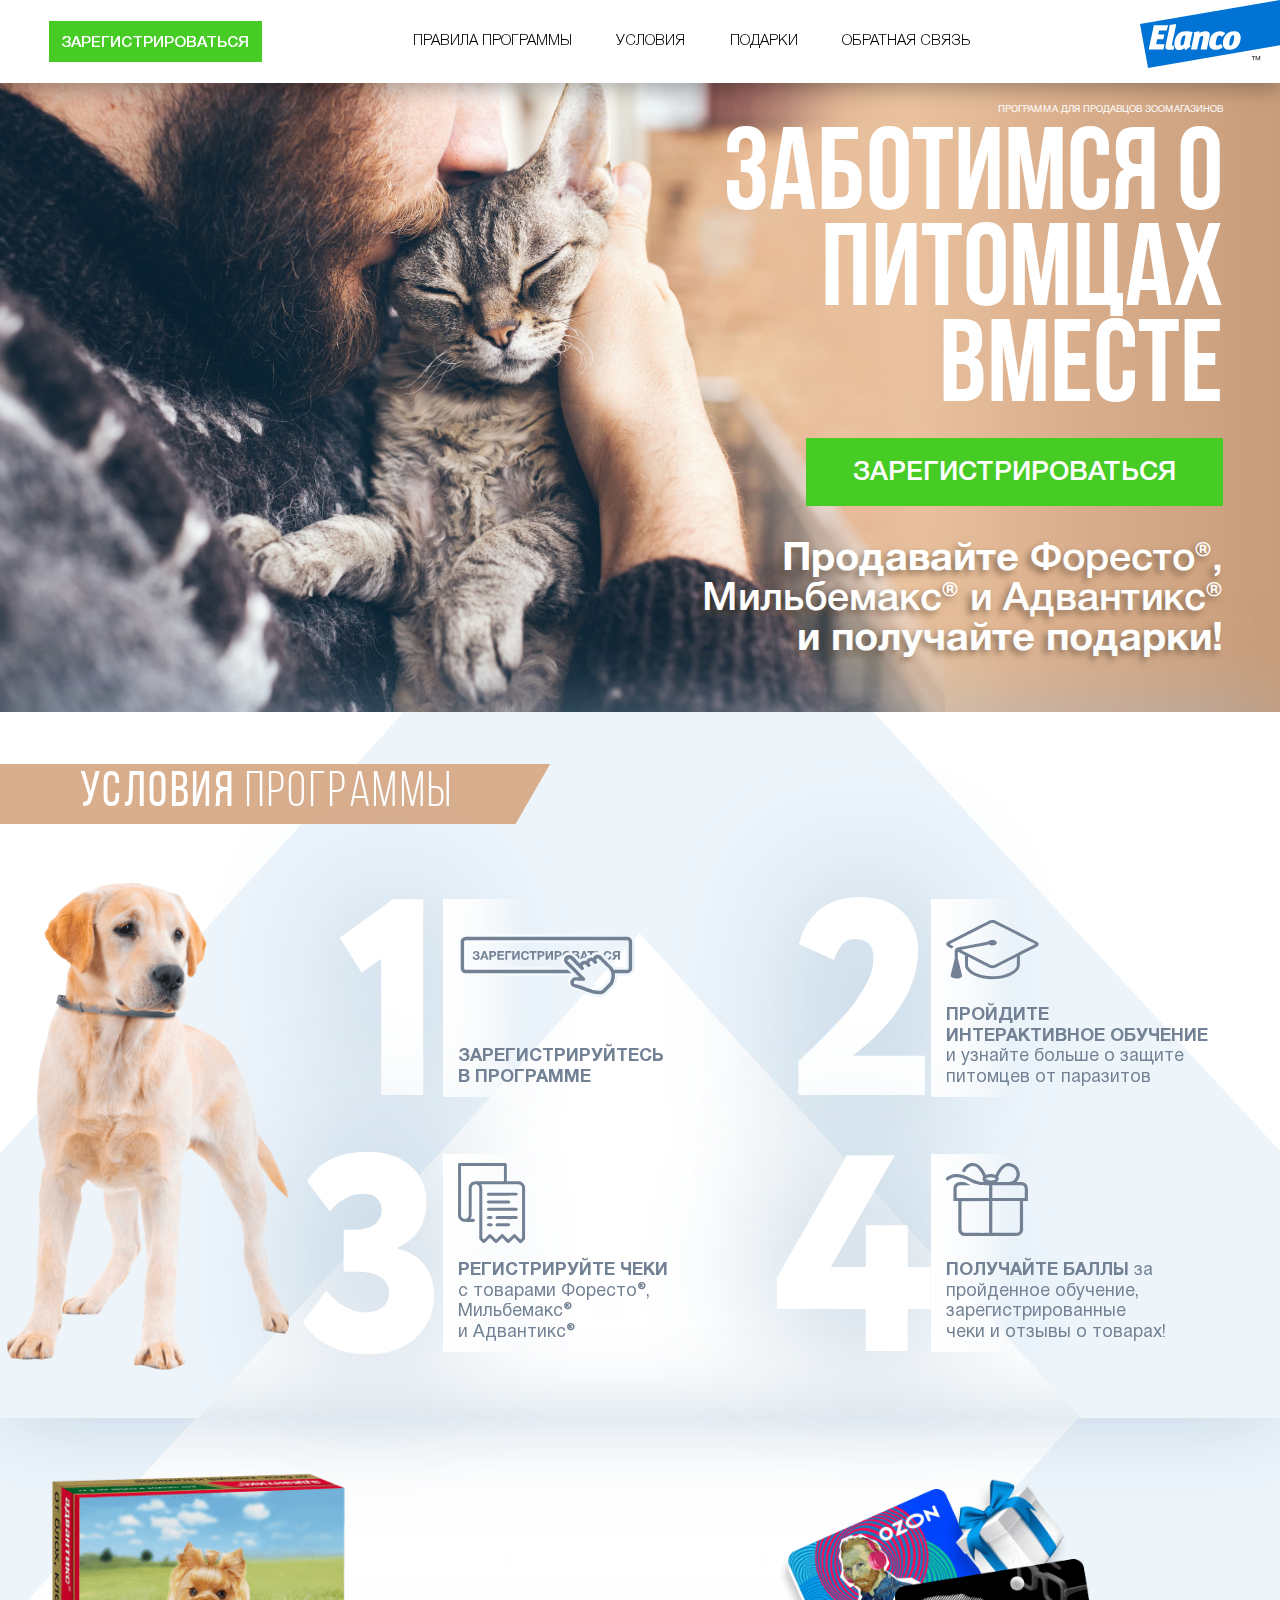
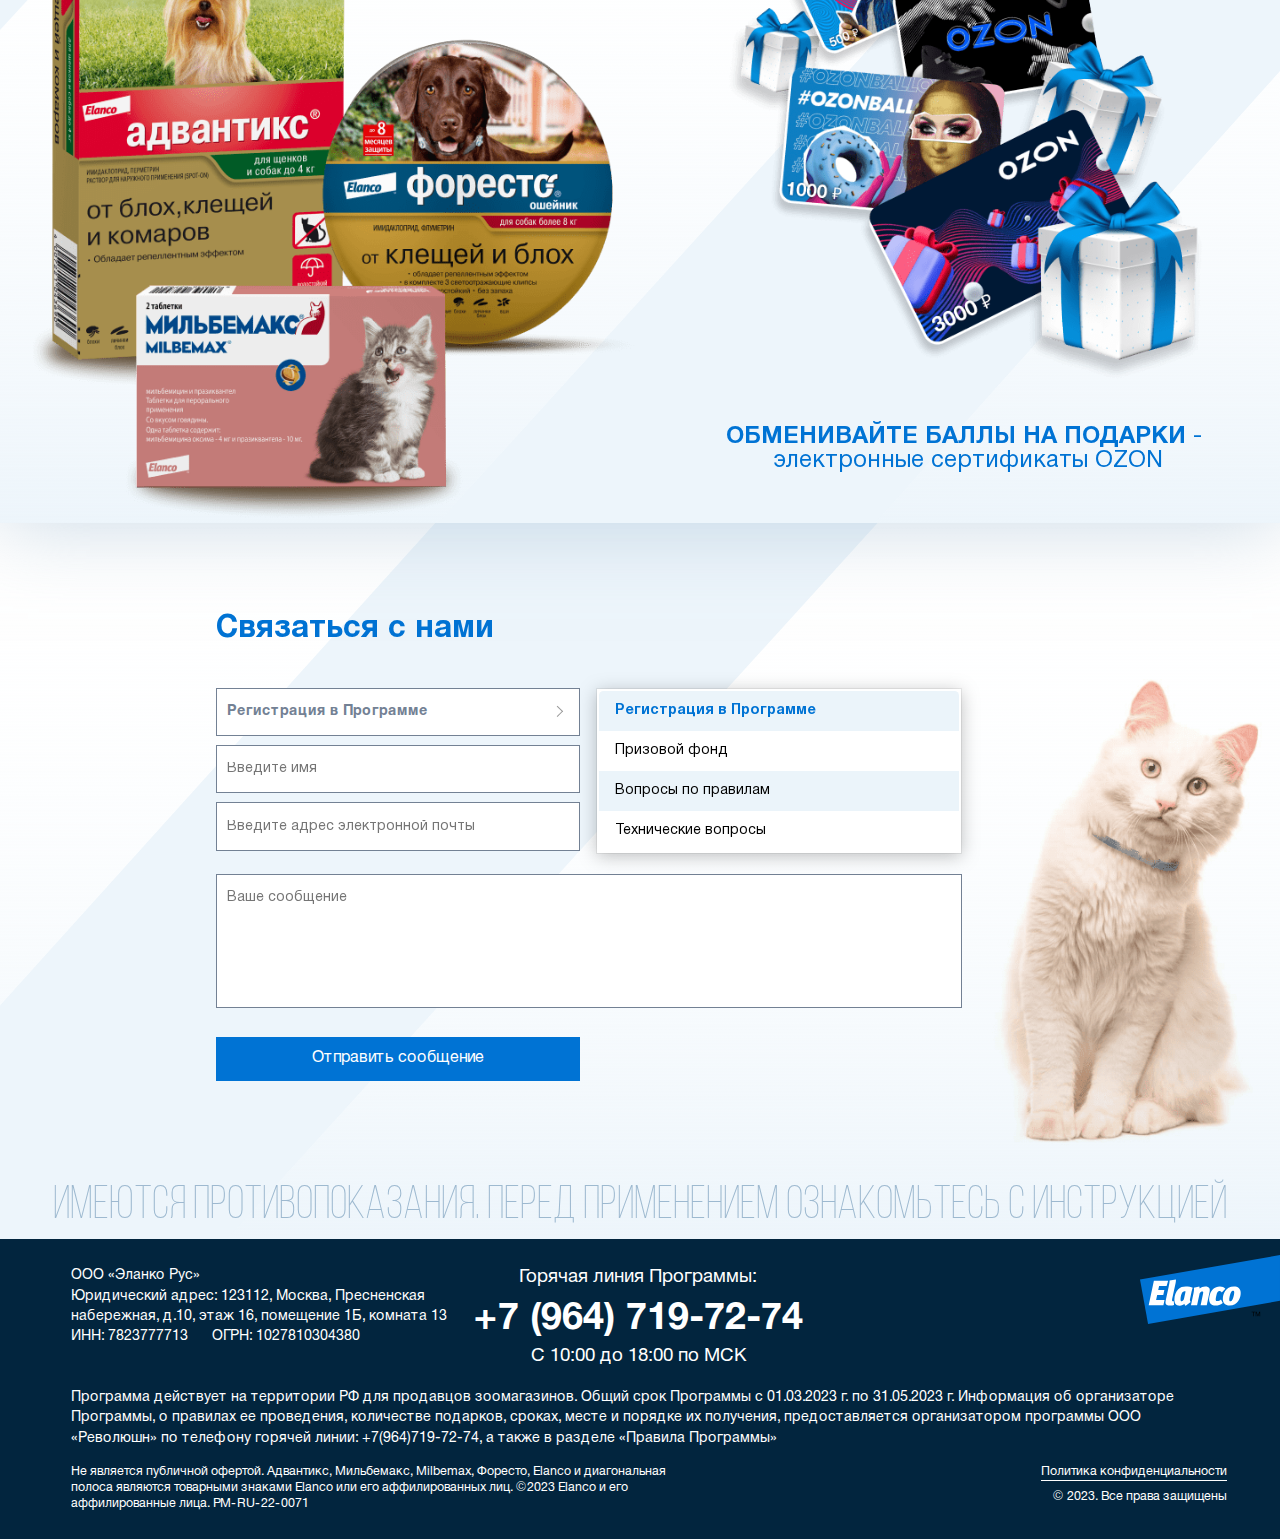
==== commit 5477704b: "up" ====
--- a/index.html
+++ b/index.html
@@ -7,7 +7,7 @@
         <title>Elanco</title>
         <meta content="" name="description">
         <meta content="" name="keywords">
-        <meta name="viewport" content="width=device-width, initial-scale=1">
+        <meta name="viewport" content="width=1920px">
 
         <meta content="telephone=no" name="format-detection">
         <!-- This make sence for mobile browsers. It means, that content has been optimized for mobile browsers -->
@@ -169,7 +169,7 @@
                     <img src="./static/img/content/gift1.png" alt="">
                 </div>
                 <div class="gifts__second">
-                    <img src="./static/img/content/gift2.svg" alt="">
+                    <img src="./static/img/content/gift2.png" alt="">
                     <div class="gifts__text">
                         <b>Обменивайте баллы на&nbsp;подарки</b> -&nbsp;электронные&nbsp;сертификаты OZON
                     </div>
@@ -202,7 +202,7 @@
                     <button class="form__button">Отправить сообщение</button>
                 </form>
                 <div class="form__info">
-                    ИМЕЮТСЯ ПРОТИВОПОКАЗАНИЯ. ОЗНАКОМЬТЕСЬ С ИНСТРУКЦИЕЙ
+                    ИМЕЮТСЯ ПРОТИВОПОКАЗАНИЯ. ПЕРЕД ПРИМЕНЕНИЕМ ОЗНАКОМЬТЕСЬ С ИНСТРУКЦИЕЙ
                 </div>
                 <picture class="form__background">
                     <source srcset="./static/img/content/form-bg2.png" media="(max-width: 768px)">
@@ -220,7 +220,7 @@
 
         <footer class="footer">
             <div class="footer__container">
-                <div class="footer__companyinfo">
+                <div class="footer__companyinfo footer-hide">
                     <p>ООО «Эланко Рус»</p>
                     <p>Юридический адрес: 123112, Москва, Пресненская набережная, д.10, этаж 16, помещение 1Б, комната 13</p>
                     <p>ИНН: 7823777713&nbsp;&nbsp;&nbsp;&nbsp;&nbsp;&nbsp;ОГРН: 1027810304380</p>
@@ -241,6 +241,11 @@
                 </div>
             </div>
             <div class="footer__copyright">
+                <div class="footer__companyinfo footer-mobile">
+                    <p>ООО «Эланко Рус»</p>
+                    <p>Юридический адрес: 123112, Москва, Пресненская набережная, д.10, этаж 16, помещение 1Б, комната 13</p>
+                    <p>ИНН: 7823777713&nbsp;&nbsp;&nbsp;&nbsp;&nbsp;&nbsp;ОГРН: 1027810304380</p>
+                </div>
                 <div class="footer__copyrighttext">
                     Не является публичной офертой. Адвантикс, Мильбемакс, Milbemax, Форесто, Elanco и диагональная полоса являются товарными знаками Elanco или его аффилированных лиц. ©2023 Elanco и его аффилированные лица. PM-RU-22-0071
                 </div>
--- a/static/css/main.min.css
+++ b/static/css/main.min.css
@@ -1,2 +1,2 @@
 /*! normalize.css v8.0.1 | MIT License | github.com/necolas/normalize.css */
-html{line-height:1.15;-webkit-text-size-adjust:100%}details,main{display:block}h1{font-size:2em}hr{-webkit-box-sizing:content-box;box-sizing:content-box;height:0;overflow:visible}code,kbd,pre,samp{font-family:monospace,monospace;font-size:1em}a{background-color:transparent;text-decoration:none;cursor:pointer}abbr[title]{border-bottom:none;-webkit-text-decoration:underline dotted;text-decoration:underline dotted}b,strong{font-weight:bolder}small{font-size:80%}sub,sup{font-size:75%;line-height:0;position:relative;vertical-align:baseline}sub{bottom:-.25em}sup{top:-.5em}img{border-style:none}button,input,optgroup,select,textarea{font-family:inherit;font-size:100%;line-height:1.15;margin:0}button,input{overflow:visible}button,select{text-transform:none}[type=button],[type=reset],[type=submit],button{-webkit-appearance:button}[type=button]::-moz-focus-inner,[type=reset]::-moz-focus-inner,[type=submit]::-moz-focus-inner,button::-moz-focus-inner{border-style:none;padding:0}[type=button]:-moz-focusring,[type=reset]:-moz-focusring,[type=submit]:-moz-focusring,button:-moz-focusring{outline:1px dotted ButtonText}fieldset{padding:.35em .75em .625em}legend{color:inherit;display:table;max-width:100%;white-space:normal}progress{vertical-align:baseline}textarea{overflow:auto}[type=checkbox],[type=radio],legend{-webkit-box-sizing:border-box;box-sizing:border-box;padding:0}[type=number]::-webkit-inner-spin-button,[type=number]::-webkit-outer-spin-button{height:auto}[type=search]{-webkit-appearance:textfield;outline-offset:-2px}[type=search]::-webkit-search-decoration{-webkit-appearance:none}::-webkit-file-upload-button{-webkit-appearance:button;font:inherit}summary{display:list-item}[hidden],template{display:none}@font-face{font-family:"Bebas Neue";src:local("Bebas Neue Thin"),local("BebasNeue-Thin"),url(../fonts/bebasneuethin.woff2) format("woff2"),url(../fonts/bebasneuethin.woff) format("woff"),url(../fonts/bebasneuethin.ttf) format("truetype");font-weight:100;font-style:normal}@font-face{font-family:"Bebas Neue";src:local("Bebas Neue Light"),local("BebasNeue-Light"),url(../fonts/bebasneuelight.woff2) format("woff2"),url(../fonts/bebasneuelight.woff) format("woff"),url(../fonts/bebasneuelight.ttf) format("truetype");font-weight:200;font-style:normal}@font-face{font-family:"Bebas Neue";src:local("Bebas Neue Book"),local("BebasNeueBook"),url(../fonts/bebasneuebook.woff2) format("woff2"),url(../fonts/bebasneuebook.woff) format("woff"),url(../fonts/bebasneuebook.ttf) format("truetype");font-weight:300;font-style:normal}@font-face{font-family:"Bebas Neue";src:local("Bebas Neue Regular"),local("BebasNeueRegular"),url(../fonts/bebasneueregular.woff2) format("woff2"),url(../fonts/bebasneueregular.woff) format("woff"),url(../fonts/bebasneueregular.ttf) format("truetype");font-weight:400;font-style:normal}@font-face{font-family:"Bebas Neue";src:local("Bebas Neue Bold"),local("BebasNeueBold"),url(../fonts/bebasneuebold.woff2) format("woff2"),url(../fonts/bebasneuebold.woff) format("woff"),url(../fonts/bebasneuebold.ttf) format("truetype");font-weight:700;font-style:normal}@font-face{font-family:"HelveticaNeueCyr";src:url(../fonts/HelveticaNeueCyr-Medium.eot);src:local("HelveticaNeueCyr-Medium"),url(../fonts/HelveticaNeueCyr-Medium.eot?#iefix) format("embedded-opentype"),url(../fonts/HelveticaNeueCyr-Medium.woff) format("woff"),url(../fonts/HelveticaNeueCyr-Medium.ttf) format("truetype");font-weight:500;font-style:normal}@font-face{font-family:"HelveticaNeueCyr";src:url(../fonts/HelveticaNeueCyr-Heavy.eot);src:local("HelveticaNeueCyr-Heavy"),url(../fonts/HelveticaNeueCyr-Heavy.eot?#iefix) format("embedded-opentype"),url(../fonts/HelveticaNeueCyr-Heavy.woff) format("woff"),url(../fonts/HelveticaNeueCyr-Heavy.ttf) format("truetype");font-weight:900;font-style:normal}@font-face{font-family:"HelveticaNeueCyr";src:url(../fonts/HelveticaNeueCyr-HeavyItalic.eot);src:local("HelveticaNeueCyr-HeavyItalic"),url(../fonts/HelveticaNeueCyr-HeavyItalic.eot?#iefix) format("embedded-opentype"),url(../fonts/HelveticaNeueCyr-HeavyItalic.woff) format("woff"),url(../fonts/HelveticaNeueCyr-HeavyItalic.ttf) format("truetype");font-weight:900;font-style:italic}@font-face{font-family:"HelveticaNeueCyr";src:url(../fonts/HelveticaNeueCyr-Black.eot);src:local("HelveticaNeueCyr-Black"),url(../fonts/HelveticaNeueCyr-Black.eot?#iefix) format("embedded-opentype"),url(../fonts/HelveticaNeueCyr-Black.woff) format("woff"),url(../fonts/HelveticaNeueCyr-Black.ttf) format("truetype");font-weight:900;font-style:normal}@font-face{font-family:"HelveticaNeueCyr";src:url(../fonts/HelveticaNeueCyr-UltraLightItalic.eot);src:local("HelveticaNeueCyr-UltraLightItalic"),url(../fonts/HelveticaNeueCyr-UltraLightItalic.eot?#iefix) format("embedded-opentype"),url(../fonts/HelveticaNeueCyr-UltraLightItalic.woff) format("woff"),url(../fonts/HelveticaNeueCyr-UltraLightItalic.ttf) format("truetype");font-weight:200;font-style:italic}@font-face{font-family:"HelveticaNeueCyr";src:url(../fonts/HelveticaNeueCyr-BlackItalic.eot);src:local("HelveticaNeueCyr-BlackItalic"),url(../fonts/HelveticaNeueCyr-BlackItalic.eot?#iefix) format("embedded-opentype"),url(../fonts/HelveticaNeueCyr-BlackItalic.woff) format("woff"),url(../fonts/HelveticaNeueCyr-BlackItalic.ttf) format("truetype");font-weight:900;font-style:italic}@font-face{font-family:"HelveticaNeueCyr";src:url(../fonts/HelveticaNeueCyr-ThinItalic.eot);src:local("HelveticaNeueCyr-ThinItalic"),url(../fonts/HelveticaNeueCyr-ThinItalic.eot?#iefix) format("embedded-opentype"),url(../fonts/HelveticaNeueCyr-ThinItalic.woff) format("woff"),url(../fonts/HelveticaNeueCyr-ThinItalic.ttf) format("truetype");font-weight:100;font-style:italic}@font-face{font-family:"HelveticaNeueCyr";src:url(../fonts/HelveticaNeueCyr-MediumItalic.eot);src:local("HelveticaNeueCyr-MediumItalic"),url(../fonts/HelveticaNeueCyr-MediumItalic.eot?#iefix) format("embedded-opentype"),url(../fonts/HelveticaNeueCyr-MediumItalic.woff) format("woff"),url(../fonts/HelveticaNeueCyr-MediumItalic.ttf) format("truetype");font-weight:500;font-style:italic}@font-face{font-family:"HelveticaNeueCyr";src:url(../fonts/HelveticaNeueCyr-LightItalic.eot);src:local("HelveticaNeueCyr-LightItalic"),url(../fonts/HelveticaNeueCyr-LightItalic.eot?#iefix) format("embedded-opentype"),url(../fonts/HelveticaNeueCyr-LightItalic.woff) format("woff"),url(../fonts/HelveticaNeueCyr-LightItalic.ttf) format("truetype");font-weight:300;font-style:italic}@font-face{font-family:"HelveticaNeueCyr";src:url(../fonts/HelveticaNeueCyr-UltraLight.eot);src:local("HelveticaNeueCyr-UltraLight"),url(../fonts/HelveticaNeueCyr-UltraLight.eot?#iefix) format("embedded-opentype"),url(../fonts/HelveticaNeueCyr-UltraLight.woff) format("woff"),url(../fonts/HelveticaNeueCyr-UltraLight.ttf) format("truetype");font-weight:200;font-style:normal}@font-face{font-family:"HelveticaNeueCyr";src:url(../fonts/HelveticaNeueCyr-BoldItalic.eot);src:local("HelveticaNeueCyr-BoldItalic"),url(../fonts/HelveticaNeueCyr-BoldItalic.eot?#iefix) format("embedded-opentype"),url(../fonts/HelveticaNeueCyr-BoldItalic.woff) format("woff"),url(../fonts/HelveticaNeueCyr-BoldItalic.ttf) format("truetype");font-weight:700;font-style:italic}@font-face{font-family:"HelveticaNeueCyr";src:url(../fonts/HelveticaNeueCyr-Italic.eot);src:local("HelveticaNeueCyr-Italic"),url(../fonts/HelveticaNeueCyr-Italic.eot?#iefix) format("embedded-opentype"),url(../fonts/HelveticaNeueCyr-Italic.woff) format("woff"),url(../fonts/HelveticaNeueCyr-Italic.ttf) format("truetype");font-weight:500;font-style:italic}@font-face{font-family:"HelveticaNeueCyr";src:url(../fonts/HelveticaNeueCyr-Roman.eot);src:local("HelveticaNeueCyr-Roman"),url(../fonts/HelveticaNeueCyr-Roman.eot?#iefix) format("embedded-opentype"),url(../fonts/HelveticaNeueCyr-Roman.woff) format("woff"),url(../fonts/HelveticaNeueCyr-Roman.ttf) format("truetype");font-weight:400;font-style:normal}@font-face{font-family:"HelveticaNeueCyr";src:url(../fonts/HelveticaNeueCyr-Bold.eot);src:local("HelveticaNeueCyr-Bold"),url(../fonts/HelveticaNeueCyr-Bold.eot?#iefix) format("embedded-opentype"),url(../fonts/HelveticaNeueCyr-Bold.woff) format("woff"),url(../fonts/HelveticaNeueCyr-Bold.ttf) format("truetype");font-weight:700;font-style:normal}@font-face{font-family:"HelveticaNeueCyr";src:url(../fonts/HelveticaNeueCyr-Light.eot);src:local("HelveticaNeueCyr-Light"),url(../fonts/HelveticaNeueCyr-Light.eot?#iefix) format("embedded-opentype"),url(../fonts/HelveticaNeueCyr-Light.woff) format("woff"),url(../fonts/HelveticaNeueCyr-Light.ttf) format("truetype");font-weight:300;font-style:normal}@font-face{font-family:"HelveticaNeueCyr";src:url(../fonts/HelveticaNeueCyr-Thin.eot);src:local("HelveticaNeueCyr-Thin"),url(../fonts/HelveticaNeueCyr-Thin.eot?#iefix) format("embedded-opentype"),url(../fonts/HelveticaNeueCyr-Thin.woff) format("woff"),url(../fonts/HelveticaNeueCyr-Thin.ttf) format("truetype");font-weight:100;font-style:normal}@font-face{font-family:"Circe";src:url(../fonts/Circe-ExtraBold.eot);src:local("Circe ExtraBold"),local("Circe-ExtraBold"),url(../fonts/Circe-ExtraBold.eot?#iefix) format("embedded-opentype"),url(../fonts/Circe-ExtraBold.woff) format("woff"),url(../fonts/Circe-ExtraBold.ttf) format("truetype");font-weight:800;font-style:normal}body,html{margin:0;padding:0}html{height:100%}body{display:-webkit-box;display:-ms-flexbox;display:flex;-webkit-box-orient:vertical;-webkit-box-direction:normal;-ms-flex-direction:column;flex-direction:column;overflow-x:hidden;min-height:100vh;position:relative;font-family:"HelveticaNeueCyr",sans-serif;-webkit-overflow-scrolling:touch;padding-top:6.458vw}@media only screen and (min-width:1441px){body{padding-top:93px}}body>*{-ms-flex-negative:0;flex-shrink:0}.no-scroll{overflow:hidden}*{outline:0!important;-webkit-tap-highlight-color:transparent;-webkit-box-sizing:border-box;box-sizing:border-box}input[type=email],input[type=password],input[type=text]{outline:0;-webkit-appearance:none;-moz-appearance:none}input::-ms-clear{display:none}input::-ms-reveal{display:none}input[type=number]{-moz-appearance:textfield}input::-webkit-inner-spin-button,input::-webkit-outer-spin-button{-webkit-appearance:none}h1,h2,h3,h4,h5,h6,p{margin:0}.wrapper{margin:0 auto}.main{position:relative;z-index:1}.main__background{position:absolute;left:0;top:0;width:100%;height:100%;z-index:-1}.banner__background img,.main__background img{width:100%;height:100%;-o-object-fit:cover;object-fit:cover}@media only screen and (max-width:768px){body{padding-top:17.5vw}}.nice-select{-webkit-tap-highlight-color:transparent;background-color:#fff;border-radius:5px;border:solid 1px #e8e8e8;-webkit-box-sizing:border-box;box-sizing:border-box;clear:both;cursor:pointer;display:block;float:left;font-family:inherit;font-size:14px;font-weight:400;height:38px;line-height:36px;outline:0;padding-left:18px;padding-right:30px;position:relative;text-align:left!important;-webkit-transition:all .2s ease-in-out;transition:all .2s ease-in-out;-webkit-user-select:none;-moz-user-select:none;-ms-user-select:none;user-select:none;white-space:nowrap;width:auto}.nice-select:hover{border-color:#dbdbdb}.nice-select.open,.nice-select:active,.nice-select:focus{border-color:#999}.nice-select:after{border-bottom:2px solid #999;border-right:2px solid #999;content:"";display:block;height:5px;margin-top:-4px;pointer-events:none;position:absolute;right:12px;top:50%;-webkit-transform-origin:66% 66%;transform-origin:66% 66%;-webkit-transform:rotate(45deg);transform:rotate(45deg);-webkit-transition:all .15s ease-in-out;transition:all .15s ease-in-out;width:5px}.nice-select.open:after{-webkit-transform:rotate(-135deg);transform:rotate(-135deg)}.nice-select.open .nice-select-dropdown{opacity:1;pointer-events:auto;-webkit-transform:scale(1) translateY(0);transform:scale(1) translateY(0)}.nice-select.disabled{border-color:#ededed;color:#999;pointer-events:none}.nice-select.disabled:after{border-color:#ccc}.nice-select.wide{width:100%}.nice-select.wide .nice-select-dropdown{left:0!important;right:0!important}.nice-select.right{float:right}.nice-select.right .nice-select-dropdown{left:auto;right:0}.nice-select.small{font-size:12px;height:36px;line-height:34px}.nice-select.small:after{height:4px;width:4px}.nice-select.small .option{line-height:34px;min-height:34px}.nice-select .nice-select-dropdown{margin-top:4px;background-color:#fff;border-radius:5px;-webkit-box-shadow:0 0 0 1px rgba(68,68,68,.11);box-shadow:0 0 0 1px rgba(68,68,68,.11);pointer-events:none;position:absolute;top:100%;left:0;-webkit-transform-origin:50% 0;transform-origin:50% 0;-webkit-transform:scale(.75) translateY(19px);transform:scale(.75) translateY(19px);-webkit-transition:all .2s cubic-bezier(.5,0,0,1.25),opacity .15s ease-out;transition:all .2s cubic-bezier(.5,0,0,1.25),opacity .15s ease-out;z-index:9;opacity:0}.nice-select .list{border-radius:5px;-webkit-box-sizing:border-box;box-sizing:border-box;overflow:hidden;padding:0;max-height:210px;overflow-y:auto}.nice-select .list:hover .option:not(:hover){background-color:transparent!important}.nice-select .option{cursor:pointer;font-weight:400;line-height:40px;list-style:none;outline:0;padding-left:18px;padding-right:29px;text-align:left;-webkit-transition:all .2s;transition:all .2s}.nice-select .option.focus,.nice-select .option.selected.focus,.nice-select .option:hover{background-color:#f6f6f6}.nice-select .optgroup,.nice-select .option.selected{font-weight:700}.nice-select .option.disabled{background-color:transparent;color:#999;cursor:default}.no-csspointerevents .nice-select .nice-select-dropdown{display:none}.no-csspointerevents .nice-select.open .nice-select-dropdown{display:block}.nice-select .list::-webkit-scrollbar{width:0}.nice-select .has-multiple{white-space:inherit;height:auto;padding:7px 12px;min-height:36px;line-height:22px}.nice-select .has-multiple span.current{border:1px solid #ccc;background:#eee;padding:0 10px;border-radius:3px;display:inline-block;line-height:24px;font-size:14px;margin-bottom:3px;margin-right:3px}.nice-select .has-multiple .multiple-options{display:block;line-height:24px;padding:0}.nice-select .nice-select-search-box{-webkit-box-sizing:border-box;box-sizing:border-box;width:100%;padding:5px;pointer-events:none;border-radius:5px 5px 0 0}.nice-select .nice-select-search{-webkit-box-sizing:border-box;box-sizing:border-box;background-color:#fff;border:1px solid #e8e8e8;border-radius:3px;color:#444;display:inline-block;vertical-align:middle;padding:7px 12px;margin:0 10px 0 0;width:100%;min-height:36px;line-height:22px;height:auto;outline:0!important;font-size:14px}.banner{min-height:49.167vw;position:relative;z-index:1;display:-webkit-box;display:-ms-flexbox;display:flex;-webkit-box-orient:vertical;-webkit-box-direction:normal;-ms-flex-direction:column;flex-direction:column;-webkit-box-align:end;-ms-flex-align:end;align-items:flex-end;padding:1.736vw 4.444vw}@media only screen and (min-width:1441px){.banner{min-height:708px;padding:27px 64px}}@media only screen and (min-width:1921px){.banner{padding-right:calc((100vw - 1920px)/2 + 64px)}}.banner__background{position:absolute;left:0;top:0;width:100%;height:100%;z-index:-1}.banner__button.button{font-size:2.09vw;line-height:2.917vw;text-align:center;text-transform:uppercase;color:#fff;padding:1.328vw 3.681vw 1.042vw;margin-bottom:2.639vw}@media only screen and (min-width:1441px){.banner__button.button{font-size:30.1px;line-height:42px;padding:18px 55px 15px;margin-bottom:38px}}.banner__text{font-weight:500;font-size:3.111vw;line-height:3.125vw;text-align:right;color:#fff;text-shadow:-.347vw .347vw .486vw rgba(93,73,50,.6);max-width:41.667vw}@media only screen and (min-width:1441px){.banner__text{font-size:44.888px;line-height:45px;max-width:590px;text-shadow:-5px 5px 7px rgba(93,73,50,.6)}}.mtitle{font-weight:400;font-size:.736vw;line-height:.764vw;text-align:right;text-transform:uppercase;color:#fff;margin-bottom:1.389vw}@media only screen and (min-width:1441px){.mtitle{font-size:10.623px;line-height:11px;margin-bottom:20px}}.title{font-family:"Bebas Neue";font-weight:600;font-size:9.143vw;line-height:7.5vw;text-align:right;color:#fff;text-transform:uppercase;max-width:41.667vw;margin-bottom:1.389vw}@media only screen and (min-width:1441px){.title{font-size:131.669px;line-height:108px;max-width:575px;margin-bottom:20px}}@media only screen and (max-width:768px){.banner__background{width:100%;height:87.778vw}.banner{padding:2.778vw 5.556vw 11.667vw;background:-webkit-gradient(linear,left top,left bottom,color-stop(44.28%,#e9c29e),color-stop(67.81%,#c09774),color-stop(92.5%,#dbb08f),color-stop(126.2%,#e6bc99));background:-webkit-linear-gradient(top,#e9c29e 44.28%,#c09774 67.81%,#dbb08f 92.5%,#e6bc99 126.2%);background:linear-gradient(180deg,#e9c29e 44.28%,#c09774 67.81%,#dbb08f 92.5%,#e6bc99 126.2%)}.mtitle{font-size:3.472vw;line-height:3.611vw;text-align:center;margin-bottom:53vw}.banner__text,.title{width:100%;max-width:100%;font-size:14vw;line-height:12.222vw;margin-bottom:16.667vw;text-shadow:0 4px 4px rgba(0,0,0,.5)}.banner__button.button{-webkit-box-ordinal-group:3;-ms-flex-order:2;order:2;padding:4vw 3.889vw 3.1vw;font-size:5.278vw;line-height:1;width:100%;text-align:center;margin-bottom:0}.banner__text{font-size:6.389vw;line-height:6.389vw;margin-bottom:8.611vw;text-align:center;text-shadow:-2.58075px 2.58075px 3.61305px rgba(93,73,50,.6)}}.footer{padding:2.083vw 4.167vw 2.083vw 5.556vw;background:#02253e;margin-top:auto;color:#fff;position:relative}@media only screen and (min-width:1441px){.footer{padding:30px 60px 30px 80px}}@media only screen and (min-width:1921px){.footer{padding-left:calc((100vw - 1920px)/2 + 64px);padding-right:calc((100vw - 1920px)/2 + 64px)}}.footer__container{display:-webkit-box;display:-ms-flexbox;display:flex;margin-bottom:1.181vw}@media only screen and (min-width:1441px){.footer__container{margin-bottom:17px;position:relative}}.footer__companyinfo{width:31.458vw;font-size:1.111vw;line-height:1.597vw}@media only screen and (min-width:1441px){.footer__companyinfo{width:452px;font-size:16px;line-height:23px}}.footer__companyinfo:only-child{width:100%}.footer__tel{display:-webkit-box;display:-ms-flexbox;display:flex;-webkit-box-orient:vertical;-webkit-box-direction:normal;-ms-flex-direction:column;flex-direction:column;-webkit-box-align:center;-ms-flex-align:center;align-items:center}@media only screen and (min-width:1441px){.footer__tel{margin-left:calc(50vw - 730px)}}@media only screen and (min-width:1921px){.footer__tel{margin-left:235px}}.footer__tel p{font-size:1.458vw;line-height:1.944vw;margin-bottom:.208vw}@media only screen and (min-width:1441px){.footer__tel p{font-size:21px;line-height:28px;margin-bottom:3px}}.footer__tel a{font-weight:700;font-size:2.951vw;line-height:3.958vw;border-bottom:.139vw solid transparent;-webkit-transition:border-color .3s;transition:border-color .3s}@media only screen and (min-width:1441px){.footer__tel a{font-size:42.4px;line-height:57px;border-bottom:2px solid transparent}}.footer__tel a:hover{border-color:#fff}.footer__copyright{display:-webkit-box;display:-ms-flexbox;display:flex;-webkit-box-pack:justify;-ms-flex-pack:justify;justify-content:space-between;font-size:.972vw;line-height:1.25vw}@media only screen and (min-width:1441px){.footer__copyright{font-size:14px;line-height:18px}}.footer__copyrighttext{max-width:48.958vw}@media only screen and (min-width:1441px){.footer__copyrighttext{max-width:704px}}.footer__politic{display:-webkit-box;display:-ms-flexbox;display:flex;-webkit-box-orient:vertical;-webkit-box-direction:normal;-ms-flex-direction:column;flex-direction:column;-webkit-box-align:end;-ms-flex-align:end;align-items:flex-end}.footer__politic a{margin-bottom:.625vw;border-bottom:.069vw solid #fff;-webkit-transition:border-color .3s;transition:border-color .3s}@media only screen and (min-width:1441px){.footer__politic a{border-bottom:1px solid #fff;margin-bottom:9px}}.footer__politic a:hover{border-color:transparent}.footer .logo{top:1.25vw}@media only screen and (min-width:1441px){.footer .logo{top:18px}}@media only screen and (min-width:1921px){.footer .logo{right:0}}.footer a{color:#fff}@media only screen and (max-width:768px){.footer{padding:39.722vw 5.556vw 13.333vw}.footer .logo{top:7.5vw;width:43.611vw;height:21.389vw}.footer__container{-webkit-box-orient:vertical;-webkit-box-direction:reverse;-ms-flex-direction:column-reverse;flex-direction:column-reverse}.footer__tel p{margin-bottom:.833vw;font-size:4.167vw;line-height:5.278vw}.footer__tel a{font-size:8.333vw;line-height:11.111vw;margin-bottom:9.444vw}.footer__companyinfo{width:100%;text-align:center;font-size:4vw;line-height:5vw;margin-bottom:8.333vw}.footer__copyright{-webkit-box-orient:vertical;-webkit-box-direction:normal;-ms-flex-direction:column;flex-direction:column}.footer__copyrighttext{max-width:100%;width:100%;text-align:center;font-size:3.889vw;line-height:5vw;margin-bottom:7.5vw}.footer__politic{text-align:center;-webkit-box-align:center;-ms-flex-align:center;align-items:center;font-size:3.889vw;line-height:4.167vw}.footer__politic a{margin-bottom:.833vw;border-bottom:.278vw solid #fff}}.form{padding:6.597vw 0 12.361vw;position:relative}@media only screen and (min-width:1441px){.form{padding-top:94px;padding-bottom:177px}}.form__container{display:-webkit-box;display:-ms-flexbox;display:flex;-webkit-box-orient:vertical;-webkit-box-direction:normal;-ms-flex-direction:column;flex-direction:column;width:58.264vw;margin:0 16.875vw}@media only screen and (min-width:1441px){.form__container{width:839px;margin:0 auto}}.form__title{font-weight:700;font-size:2.431vw;line-height:140%;color:#0073d4;margin-bottom:2.847vw}@media only screen and (min-width:1441px){.form__title{font-size:35px;margin-bottom:40px}}.form__input{width:28.472vw}@media only screen and (min-width:1441px){.form__input{width:410px}}.form__input:not(:first-child){margin-top:.694vw}@media only screen and (min-width:1441px){.form__input:not(:first-child){margin-top:10px}}.form__textarea{width:100%;margin-top:1.806vw}@media only screen and (min-width:1441px){.form__textarea{margin-top:26px}}.form__button{width:28.472vw;padding:.833vw 2.083vw .9vw;background:#0073d4;font-weight:400;font-size:1.25vw;line-height:140%;color:#fff;border:0;margin-top:1.806vw;-webkit-transition:.3s;transition:.3s;cursor:pointer}@media only screen and (min-width:1441px){.form__button{width:410px;padding:14px 30px;margin-top:26px;font-size:18px}}@media only screen and (min-width:1921px){.form__button{padding:16px 30px}}.form__button:hover{background:#0081ee}.form__info{font-family:"Bebas Neue";position:absolute;left:0;bottom:0;width:100%;font-weight:200;font-size:4.597vw;line-height:140%;text-align:center;color:rgba(149,179,203,.9)}@media only screen and (min-width:1441px){.form__info{font-size:66px}}.form__background{width:23.819vw;height:37.569vw;bottom:6.875vw;right:1.111vw;position:absolute}@media only screen and (min-width:1441px){.form__background{width:342px;height:540px;bottom:99px;right:16px}}@media only screen and (min-width:1921px){.form__background{right:calc((100vw - 1920px)/2 + 64px)}}.form__background img{mix-blend-mode:multiply;width:100%;height:100%}.form__overlay{position:absolute;left:0;top:0;width:100%;height:100%;z-index:-1}@media only screen and (min-width:1441px){.form__overlay{display:none}}@media only screen and (max-width:768px){.form__overlay{display:none}}.form__overlay img{width:100%;height:100%;-o-object-fit:cover;object-fit:cover}@media only screen and (max-width:768px){.form__overlay img{-o-object-position:top;object-position:top}}.select{width:28.472vw}@media only screen and (min-width:1441px){.select{width:410px}}.select select{border:0;display:block}.select .current{font-weight:700;font-size:1.111vw;line-height:140%;color:#738194}@media only screen and (min-width:1441px){.select .current{font-size:16px}}.select .nice-select{width:100%;padding-left:.764vw;border:.069vw solid #738194;border-radius:0;height:3.75vw;line-height:3.611vw;font-size:.972vw;padding-right:2.083vw}@media only screen and (min-width:1441px){.select .nice-select{padding-left:11px;padding-right:30px;border:1px solid #738194;height:52px;line-height:52px;font-size:14px}}.select .nice-select:after{width:.556vw;height:.556vw;right:1.389vw;margin-top:-.486vw;border-bottom:.139vw solid #999;border-right:.139vw solid #999}@media only screen and (min-width:1441px){.select .nice-select:after{width:8px;height:8px;right:20px;margin-top:-7px}}@media only screen and (min-width:769px){.select .nice-select:after{-webkit-transform:rotate(-45deg);transform:rotate(-45deg)}}@media only screen and (min-width:1441px){.select .nice-select:after{border-bottom:2px solid #999;border-right:2px solid #999}}.select .nice-select .nice-select-dropdown{margin-top:0;border:.208vw solid #fff;border-radius:0}@media only screen and (min-width:769px){.select .nice-select .nice-select-dropdown{top:0;left:calc(100% + 1.389vw);width:28.403vw;-webkit-transform:scale(1);transform:scale(1);pointer-events:auto;opacity:1;-webkit-filter:drop-shadow(0 .278vw .694vw rgba(0,0,0,.25));filter:drop-shadow(0 .278vw .694vw rgba(0,0,0,.25));-webkit-box-shadow:0 0 0 .069vw rgba(68,68,68,.11);box-shadow:0 0 0 .069vw rgba(68,68,68,.11)}}@media only screen and (min-width:1441px){.select .nice-select .nice-select-dropdown{border:2px solid #fff;left:calc(100% + 20px);width:409px;-webkit-filter:drop-shadow(0 4px 10px rgba(0,0,0,.25));filter:drop-shadow(0 4px 10px rgba(0,0,0,.25))}}.select .nice-select .option{font-size:1.111vw;line-height:3.125vw;padding-left:1.25vw;padding-right:2.014vw}@media only screen and (min-width:1441px){.select .nice-select .option{font-size:16px;line-height:45px;padding-left:18px;padding-right:29px}}.select .nice-select .option:hover{background:#ebf4fa}.select .nice-select .option:focus{background:#ebf4fa}.select .nice-select .option.focus{background:#fff}.select .nice-select .option.focus:nth-child(odd),.select .nice-select .option:nth-child(odd){background:#ebf4fa}.select .nice-select .option.selected{color:#0073d4;font-weight:700}.select .nice-select .list{padding:0;margin:0;border-radius:.347vw;height:12.5vw}@media only screen and (min-width:1441px){.select .nice-select .list{border-radius:5px;height:180px}}.input input,.textarea textarea{padding:1.042vw .764vw;font-size:1.111vw;line-height:140%;color:#738194;background:#fff;border:.069vw solid #738194;width:100%}.input input{display:block}@media only screen and (min-width:1441px){.input input{padding:15px 11px;font-size:16px;border:1px solid #738194}}.textarea textarea{height:10.486vw;resize:none}@media only screen and (min-width:1441px){.textarea textarea{padding:15px 11px;font-size:16px;border:1px solid #738194;height:118px}}.select .nice-select .list{max-height:100vh}@media only screen and (max-width:768px){.form{padding-top:8.333vw;padding-bottom:121.389vw}.form__title{font-size:9.056vw;line-height:140%;margin-bottom:5.278vw}.form__container{width:83.333vw;margin:0 auto}.select .nice-select{height:13.333vw}.select .current{font-size:4.167vw;line-height:13.333vw}.select .nice-select{padding-left:2.222vw;padding-right:8.333vw}.select .nice-select:after{width:2.556vw;height:2.556vw;right:4vw;margin-top:-2vw;border-bottom:.5vw solid #999;border-right:.5vw solid #999}.input,.select,.select .nice-select .nice-select-dropdown{width:100%}.select .nice-select .option{font-size:4.167vw;line-height:11.111vw}.select .nice-select .list{height:44.5vw}.form__input:not(:first-child){margin-top:2.5vw}.input input,.textarea textarea{padding:3.889vw 2.222vw;font-size:4.167vw}.form__button,.form__textarea{margin-top:6.667vw}.textarea textarea{height:39.444vw}.form__button{padding:4.167vw 2.778vw;font-size:4.722vw;line-height:140%;width:100%}.form__info{font-size:9.25vw;line-height:8.278vw}.form__background{bottom:21.944vw;right:6.389vw;width:64.722vw;height:95.556vw;z-index:2}}.gifts{display:-webkit-box;display:-ms-flexbox;display:flex;-webkit-box-pack:justify;-ms-flex-pack:justify;justify-content:space-between;height:55.139vw;position:relative;z-index:2;-webkit-box-shadow:0 0 79.015px rgba(149,179,203,.5);box-shadow:0 0 79.015px rgba(149,179,203,.5)}@media only screen and (min-width:1441px){.gifts{height:794px}}.gifts__first{width:50.972vw;height:55.139vw;position:relative;z-index:3}@media only screen and (min-width:1441px){.gifts__first{width:733px;height:794px;margin-left:calc((100vw - 1440px)/2)}}.gifts__first img{width:100%;height:100%}.gifts__second{margin-top:3.472vw;margin-right:5.556vw;width:38.194vw;display:-webkit-box;display:-ms-flexbox;display:flex;-webkit-box-orient:vertical;-webkit-box-direction:normal;-ms-flex-direction:column;flex-direction:column;position:relative;z-index:3}@media only screen and (min-width:1441px){.gifts__second{margin-top:50px;margin-right:calc((100vw - 1360px)/2);width:550px}}.gifts__second img{margin-bottom:2.917vw}@media only screen and (min-width:1441px){.gifts__second img{margin-bottom:42px}}.gifts__text{font-size:1.847vw;line-height:1.875vw;text-align:center;color:#0073d4;width:100%}@media only screen and (min-width:1441px){.gifts__text{font-size:26.5px;line-height:27px}}.gifts__text b{text-transform:uppercase}.gifts__overlay{position:absolute;left:0;top:0;width:100%;height:100%;z-index:-1}@media only screen and (min-width:1441px){.gifts__overlay{display:none}}@media only screen and (max-width:768px){.gifts__overlay{display:none}}.gifts__overlay img{width:100%;height:100%;-o-object-fit:cover;object-fit:cover}@media only screen and (max-width:768px){.gifts__overlay img{-o-object-position:bottom;object-position:bottom}.gifts{-webkit-box-orient:vertical;-webkit-box-direction:normal;-ms-flex-direction:column;flex-direction:column;height:auto;padding-bottom:10.556vw}.gifts__text{font-size:5.139vw;line-height:5.278vw;margin-bottom:6.944vw}.gifts__first{width:98.056vw;height:100.833vw;margin-bottom:13.889vw}.gifts__second{-webkit-box-orient:vertical;-webkit-box-direction:reverse;-ms-flex-direction:column-reverse;flex-direction:column-reverse;width:100%;margin:0}.gifts__second img{width:93.333vw;margin:0 auto}}.header{padding:1.528vw 3.819vw;height:6.458vw;display:-webkit-box;display:-ms-flexbox;display:flex;-webkit-box-align:center;-ms-flex-align:center;align-items:center;position:fixed;top:0;left:0;width:100%;z-index:15;background:#fff;-webkit-box-shadow:0 .556vw 1.389vw rgba(0,0,0,.25);box-shadow:0 .556vw 1.389vw rgba(0,0,0,.25)}@media only screen and (min-width:1441px){.header{padding:23px 55px;height:93px}}@media only screen and (min-width:1921px){.header{padding-left:calc((100vw - 1920px)/2 + 55px)}}.header .button{margin-right:11.806vw}@media only screen and (min-width:1441px){.header .button{margin-right:170px}}.logo{position:absolute;right:0;top:0;width:10.903vw;height:5.347vw}@media only screen and (min-width:1441px){.logo{width:157px;height:77px}}@media only screen and (min-width:1921px){.logo{right:calc((100vw - 1920px)/2 + 64px)}}.logo img{width:100%;height:100%}.burger,.checkbox input{display:none}.button{padding:.833vw .972vw .625vw;font-weight:500;font-size:1.222vw;line-height:1.736vw;text-align:center;text-transform:uppercase;color:#fff;background:#47cc26;-webkit-transition:.3s;transition:.3s;cursor:pointer}@media only screen and (min-width:1441px){.button{padding:12px 13px 9px;font-size:17.5px;line-height:25px}}.button:hover{background:#54d933}.nav{display:-webkit-box;display:-ms-flexbox;display:flex;-webkit-box-align:center;-ms-flex-align:center;align-items:center}@media only screen and (min-width:1441px){.nav{position:absolute;left:50%;top:50%;-webkit-transform:translate(-50%,-50%);transform:translate(-50%,-50%)}}.nav__link{font-weight:300;font-size:1.153vw;line-height:1.111vw;text-align:center;text-transform:uppercase;color:#000;border-bottom:1px solid transparent;-webkit-transition:.3s;transition:.3s}@media only screen and (min-width:1441px){.nav__link{font-size:16.6px;line-height:16px}}.nav__link:hover{border-color:#000}.nav__link:not(:last-child){margin-right:3.472vw}@media only screen and (min-width:1441px){.nav__link:not(:last-child){margin-right:53px}}@media only screen and (max-width:768px){.nav{display:none}.header{padding:4.722vw 8.333vw 4.167vw}.logo{top:2.778vw;width:23.611vw;height:11.667vw}.burger{display:block;width:8.333vw;height:8.333vw;margin-right:7.5vw}.burger img{width:100%;height:100%}.header .button{margin-right:0;font-size:3.333vw;line-height:4.722vw;padding:2.222vw 2.778vw 1.667vw}.header{height:17.5vw}}.popup,.popup__overlay{left:0;top:0;width:100%;height:100%}.popup{position:fixed;z-index:20;display:-webkit-box;display:-ms-flexbox;display:flex;-webkit-transition:.3s;transition:.3s;pointer-events:none;opacity:0}.popup table{border-collapse:collapse}.popup table td{border:1px solid #000;padding:3px;min-height:20px}.popup.active{opacity:1;pointer-events:auto}.popup.active .popup__container{-webkit-transform:translateY(0);transform:translateY(0)}.popup__overlay{position:absolute;background:rgba(0,0,0,.1);mix-blend-mode:normal;-webkit-backdrop-filter:blur(5px);backdrop-filter:blur(5px);z-index:1}.popup__container{position:relative;padding:2.917vw 6.944vw;z-index:2;background:#fff;max-height:calc(100% - 10.417vw);overflow-y:auto;-webkit-transform:translateY(100vh);transform:translateY(100vh);-webkit-transition:-webkit-transform .3s;transition:transform .3s;transition:transform .3s,-webkit-transform .3s}@media only screen and (min-width:1441px){.popup__container{padding:42px 90px;max-height:calc(100% - 150px)}}.popup__container::-webkit-scrollbar{width:1.042vw}@media only screen and (min-width:1441px){.popup__container::-webkit-scrollbar{width:15px}}.popup__container::-webkit-scrollbar-track{background:#efefef}.popup__container::-webkit-scrollbar-thumb{background:#0073d4}.popup__close{position:absolute;top:2.083vw;right:1.806vw;cursor:pointer}@media only screen and (min-width:1441px){.popup__close{top:29px;right:26px}}.popup__title{font-weight:600;margin-bottom:2.778vw;font-size:2.431vw;line-height:140%;color:#0073d4}@media only screen and (min-width:1441px){.popup__title{margin-bottom:40px;font-size:35px}}.popup__form{display:-webkit-box;display:-ms-flexbox;display:flex;-webkit-box-orient:vertical;-webkit-box-direction:normal;-ms-flex-direction:column;flex-direction:column}.popup .input{margin-bottom:.972vw}@media only screen and (min-width:1441px){.popup .input{margin-bottom:14px}}.popup .form__button{width:100%;text-align:center}.popup__registration .popup__container{width:45.625vw;margin:auto}@media only screen and (min-width:1441px){.popup__registration .popup__container{width:657px}}.popup__politic .popup__container,.popup__rules .popup__container{width:72.083vw;margin:auto;padding:2.361vw 1.389vw 1.389vw 4.722vw;display:-webkit-box;display:-ms-flexbox;display:flex;-webkit-box-orient:vertical;-webkit-box-direction:normal;-ms-flex-direction:column;flex-direction:column;overflow-y:visible}@media only screen and (min-width:1441px){.popup__politic .popup__container,.popup__rules .popup__container{width:1037px;padding:33px 20px 20px 67px}}.popup__politic .popup__title,.popup__rules .popup__title{font-size:1.806vw;line-height:140%;text-align:center;margin-bottom:0}@media only screen and (min-width:1441px){.popup__politic .popup__title,.popup__rules .popup__title{font-size:26px}}.popup__politic .popup__content,.popup__rules .popup__content{overflow-y:auto;padding-right:6.597vw}@media only screen and (min-width:1441px){.popup__politic .popup__content,.popup__rules .popup__content{padding-right:94px}}.popup__politic .popup__content::-webkit-scrollbar,.popup__rules .popup__content::-webkit-scrollbar{width:15px}.popup__politic .popup__content::-webkit-scrollbar-track,.popup__rules .popup__content::-webkit-scrollbar-track{background:#efefef}.popup__politic .popup__content::-webkit-scrollbar-thumb,.popup__rules .popup__content::-webkit-scrollbar-thumb{background:#0073d4}.popup__politic .popup__content b,.popup__rules .popup__content b{display:inline-block;margin-bottom:.903vw;font-size:1.528vw;line-height:140%;color:#333}@media only screen and (min-width:1441px){.popup__politic .popup__content b,.popup__rules .popup__content b{font-size:22px;margin-bottom:13px}}.popup__politic .popup__content p,.popup__rules .popup__content p{font-size:1.25vw;line-height:120%;color:#333;margin-bottom:.903vw}@media only screen and (min-width:1441px){.popup__politic .popup__content p,.popup__rules .popup__content p{font-size:18px;margin-bottom:13px}}.popup__politic .popup__content p b,.popup__rules .popup__content p b{margin-bottom:0;line-height:inherit;font-size:inherit}.checkbox{margin-top:.486vw;display:-webkit-box;display:-ms-flexbox;display:flex;font-size:.833vw;line-height:120%;color:#738194;min-height:2.5vw}@media only screen and (min-width:1441px){.checkbox{margin-top:7px;min-height:36px;font-size:12px}}.checkbox a{color:#0073d4}.checkbox input:checked+span::after{-webkit-transform:scale(1);transform:scale(1)}.checkbox span{position:relative;padding-left:2.778vw}@media only screen and (min-width:1441px){.checkbox span{padding-left:40px}}.checkbox span::before{content:"";position:absolute;left:.208vw;top:.069vw;width:1.806vw;height:1.806vw;border-radius:50%;border:.069vw solid #0073d4}@media only screen and (min-width:1441px){.checkbox span::before{width:26px;height:26px;left:3px;top:1px;border:1px solid #0073d4}}.checkbox span::after{content:"";position:absolute;left:.694vw;top:.556vw;width:.972vw;height:.972vw;border-radius:50%;background:#0073d4;-webkit-transform:scale(0);transform:scale(0);-webkit-transition:-webkit-transform .3s;transition:transform .3s;transition:transform .3s,-webkit-transform .3s}@media only screen and (min-width:1441px){.checkbox span::after{width:14px;height:14px;top:8px;left:10px}}.mobile-menu{position:fixed;top:-100vh;left:0;width:100%;z-index:14;background:#fff;padding:0 5.556vw;display:none;-webkit-box-orient:vertical;-webkit-box-direction:normal;-ms-flex-direction:column;flex-direction:column;-webkit-box-align:center;-ms-flex-align:center;align-items:center;-webkit-box-shadow:0 4px 10px rgba(0,0,0,.25);box-shadow:0 4px 10px rgba(0,0,0,.25);border-radius:0 0 5.556vw 5.556vw;-webkit-transition:.3s;transition:.3s}@media only screen and (max-width:650px){.mobile-menu{display:-webkit-box;display:-ms-flexbox;display:flex}}.mobile-menu.active{top:17.5vw}.mobile-menu>*{padding:2.5vw 0;font-size:5.556vw;line-height:8.333vw;color:#000;border-bottom:.278vw solid #b6b6b6;width:100%;text-align:center;text-transform:uppercase}.mobile-menu>:last-child{border-bottom:none}.popup__rules .popup__content table,.popup__rules .popup__content table b{font-size:1.25vw;margin-bottom:.903vw}@media only screen and (min-width:1441px){.popup__rules .popup__content table,.popup__rules .popup__content table b{font-size:18px;margin-bottom:13px}}@media only screen and (max-width:768px){body .popup .popup__container{margin-bottom:0;width:100%;max-height:95vh;border-radius:20px 20px 0 0}.popup__registration .popup__container{padding:11.667vw 7.5vw 10vw}.popup__title{font-size:8.889vw;margin-bottom:6.389vw;text-align:center}.popup .input{margin-bottom:3.333vw}.popup__close{top:3.889vw;right:3.889vw;width:7.5vw;height:7.5vw}.popup__close svg{width:100%;height:100%}.checkbox{font-size:3.056vw;margin-top:5vw}.checkbox span{padding-left:9.722vw}.checkbox span::after{width:3.889vw;height:3.889vw;left:1.667vw;top:1.667vw}.checkbox span::before{left:0;top:0;border:.278vw solid #0073d4;width:6.667vw;height:6.667vw}.popup__rules .popup__container{padding:5vw 1.944vw 11.111vw 6.667vw}.popup__rules .popup__title{font-size:5.556vw;margin-bottom:3.056vw}.popup__rules .popup__content{padding-right:4.167vw}.popup__politic .popup__content p,.popup__rules .popup__content p,.popup__rules .popup__content table,.popup__rules .popup__content table b{font-size:3.333vw;margin-bottom:3.056vw}.popup__politic .popup__content b,.popup__rules .popup__content b{font-size:3.889vw;margin-bottom:3.056vw}.popup__politic .popup__content::-webkit-scrollbar,.popup__rules .popup__content::-webkit-scrollbar{width:1.111vw}.popup__politic .popup__container{padding:5vw 1.944vw 11.111vw 6.667vw}.popup__politic .popup__title{font-size:5.556vw;margin-bottom:3.056vw}.popup__politic .popup__content{padding-right:4.167vw}}.terms,.terms__item{display:-webkit-box;display:-ms-flexbox;display:flex;position:relative}.terms{-webkit-box-pack:end;-ms-flex-pack:end;justify-content:flex-end;z-index:3;-webkit-box-shadow:0 0 79.015px rgba(149,179,203,.5);box-shadow:0 0 79.015px rgba(149,179,203,.5)}.terms__item{-webkit-box-orient:vertical;-webkit-box-direction:normal;-ms-flex-direction:column;flex-direction:column;-webkit-box-pack:justify;-ms-flex-pack:justify;justify-content:space-between;width:23.125vw;padding:.694vw 1.181vw;min-height:15.486vw;z-index:1;margin-bottom:4.444vw}@media only screen and (min-width:1441px){.terms__item{width:333px;min-height:223px;margin-bottom:63px;padding:10px 17px}}.terms__item:nth-child(1) img{width:13.819vw;height:4.931vw;margin-top:2.083vw}@media only screen and (min-width:1441px){.terms__item:nth-child(1) img{margin-top:30px;width:199px;height:71px}}.terms__item:nth-child(2) img{width:7.292vw;height:4.722vw;margin-top:.972vw}@media only screen and (min-width:1441px){.terms__item:nth-child(2) img{margin-top:13px;width:105px;height:68px}}.terms__item:nth-child(3) img{width:5.347vw;height:6.389vw}@media only screen and (min-width:1441px){.terms__item:nth-child(3) img{width:77px;height:92px}}.terms__item:nth-child(4) img{width:6.458vw;height:5.764vw}@media only screen and (min-width:1441px){.terms__item:nth-child(4) img{width:93px;height:83px}}.terms__item::before{content:"";position:absolute;left:0;top:0;width:14.653vw;height:100%;background:-webkit-gradient(linear,left top,right top,from(#fff),color-stop(18.74%,rgba(255,255,255,.81)),color-stop(32.56%,rgba(255,255,255,.46)),color-stop(44.4%,rgba(255,255,255,0)));background:-webkit-linear-gradient(left,#fff 0,rgba(255,255,255,.81) 18.74%,rgba(255,255,255,.46) 32.56%,rgba(255,255,255,0) 44.4%);background:linear-gradient(90deg,#fff 0,rgba(255,255,255,.81) 18.74%,rgba(255,255,255,.46) 32.56%,rgba(255,255,255,0) 44.4%);z-index:-1}@media only screen and (min-width:1441px){.terms__item::before{width:211px}}.terms__item::after{position:absolute;right:calc(100% - .417vw);top:-3.611vw;counter-increment:section;content:counter(section);font-family:"Circe";font-weight:800;font-size:21.854vw;line-height:25.625vw;text-align:right;text-transform:uppercase;color:#fff;-webkit-filter:drop-shadow(0 0 5.486vw #95b3cb);filter:drop-shadow(0 0 5.486vw #95b3cb);z-index:-2}@media only screen and (min-width:1441px){.terms__item::after{top:-52px;right:calc(100% - 7px);font-size:314.6px;line-height:369px;-webkit-filter:drop-shadow(0 0 79.015px #95b3cb);filter:drop-shadow(0 0 79.015px #95b3cb)}}.terms__item:nth-child(even){margin-left:15vw}@media only screen and (min-width:1441px){.terms__item:nth-child(even){margin-left:216px}}.terms__container{display:-webkit-box;display:-ms-flexbox;display:flex;-ms-flex-wrap:wrap;flex-wrap:wrap;-webkit-box-pack:end;-ms-flex-pack:end;justify-content:flex-end;margin-right:4.167vw;padding-bottom:.694vw;padding-top:14.583vw;width:62.153vw;counter-reset:section}@media only screen and (min-width:1441px){.terms__container{margin-right:calc((100vw - 1380px)/2);padding-bottom:10px;padding-top:210px;width:895px}}.terms__text{font-size:1.389vw;line-height:1.597vw;color:#738194}@media only screen and (min-width:1441px){.terms__text{font-size:20px;line-height:23px}}.terms__text b,.terms__title{text-transform:uppercase;font-weight:700}.terms__title{position:absolute;left:0;top:4.028vw;width:41.667vw;z-index:1;font-weight:300;font-size:3.84vw;line-height:4.653vw;text-align:center;letter-spacing:.05em;color:#fff;font-family:"Bebas Neue"}@media only screen and (min-width:1441px){.terms__title{font-size:55px;line-height:67px;top:58px;width:600px}}@media only screen and (min-width:1921px){.terms__title{left:calc((100vw - 1920px)/2)}}.terms__title::before{content:"";position:absolute;right:0;top:0;width:calc(100% + 2.083vw);height:100%;background:#d9ae8d;z-index:-1;-webkit-transform:skew(-30deg);transform:skew(-30deg)}@media only screen and (min-width:1441px){.terms__title::before{width:calc(100% + 30px)}}@media only screen and (min-width:1921px){.terms__title::before{top:-2px}.terms__title::after{content:"";position:absolute;right:100%;top:-2px;width:calc(100vw - 1920px);height:100%;background:#d9ae8d;z-index:-1;-webkit-transform:skew(-30deg);transform:skew(-30deg)}}.terms__background{position:absolute;left:0;bottom:3.472vw;width:25.556vw;height:38.75vw}@media only screen and (min-width:1441px){.terms__background{width:368px;height:558px;bottom:50px}}@media only screen and (min-width:1921px){.terms__background{left:calc((100vw - 1920px)/2 + 64px)}}.terms__background img,.terms__overlay,.terms__overlay img{width:100%;height:100%}.terms__overlay{position:absolute;left:0;top:0;z-index:-1}.terms__overlay img{-o-object-fit:cover;object-fit:cover}@media only screen and (max-width:768px){.terms__title{top:15.278vw;font-size:8.333vw;line-height:1;width:91.944vw;padding-top:1.9vw;padding-bottom:.833vw}.terms__title::before{width:calc(100% + 3.083vw);top:0}.terms__container{padding-top:41.667vw;padding-right:0;-webkit-box-orient:vertical;-webkit-box-direction:normal;-ms-flex-direction:column;flex-direction:column;margin-right:0;width:100%}.terms__item,.terms__item:nth-child(even){margin-left:36.111vw;width:58.333vw;margin-bottom:14.722vw}.terms__item::after{font-size:55vw;line-height:61.944vw;top:-7.778vw}.terms__item{min-height:38.889vw}.terms__item::before{width:38.889vw}.terms__text{font-size:3.5vw;line-height:4.167vw}.terms__item{padding:1.389vw 2.778vw}.terms__item:nth-child(1) img{width:33.611vw;height:11.389vw;margin-top:5.556vw}.terms__item:nth-child(2) img{width:18.056vw;height:11.667vw;margin-top:3.611vw}.terms__item:nth-child(3) img{width:13.056vw;height:15.833vw}.terms__item:nth-child(4) img{width:16.111vw;height:14.444vw}.terms__background{display:none}}+html{line-height:1.15;-webkit-text-size-adjust:100%}details,main{display:block}h1{font-size:2em}hr{-webkit-box-sizing:content-box;box-sizing:content-box;height:0;overflow:visible}code,kbd,pre,samp{font-family:monospace,monospace;font-size:1em}a{background-color:transparent;text-decoration:none;cursor:pointer}abbr[title]{border-bottom:none;-webkit-text-decoration:underline dotted;text-decoration:underline dotted}b,strong{font-weight:bolder}small{font-size:80%}sub,sup{font-size:75%;line-height:0;position:relative;vertical-align:baseline}sub{bottom:-.25em}sup{top:-.5em}img{border-style:none}button,input,optgroup,select,textarea{font-family:inherit;font-size:100%;line-height:1.15;margin:0}button,input{overflow:visible}button,select{text-transform:none}[type=button],[type=reset],[type=submit],button{-webkit-appearance:button}[type=button]::-moz-focus-inner,[type=reset]::-moz-focus-inner,[type=submit]::-moz-focus-inner,button::-moz-focus-inner{border-style:none;padding:0}[type=button]:-moz-focusring,[type=reset]:-moz-focusring,[type=submit]:-moz-focusring,button:-moz-focusring{outline:1px dotted ButtonText}fieldset{padding:.35em .75em .625em}legend{color:inherit;display:table;max-width:100%;white-space:normal}progress{vertical-align:baseline}textarea{overflow:auto}[type=checkbox],[type=radio],legend{-webkit-box-sizing:border-box;box-sizing:border-box;padding:0}[type=number]::-webkit-inner-spin-button,[type=number]::-webkit-outer-spin-button{height:auto}[type=search]{-webkit-appearance:textfield;outline-offset:-2px}[type=search]::-webkit-search-decoration{-webkit-appearance:none}::-webkit-file-upload-button{-webkit-appearance:button;font:inherit}summary{display:list-item}[hidden],template{display:none}@font-face{font-family:"Bebas Neue";src:local("Bebas Neue Thin"),local("BebasNeue-Thin"),url(../fonts/bebasneuethin.woff2) format("woff2"),url(../fonts/bebasneuethin.woff) format("woff"),url(../fonts/bebasneuethin.ttf) format("truetype");font-weight:100;font-style:normal}@font-face{font-family:"Bebas Neue";src:local("Bebas Neue Light"),local("BebasNeue-Light"),url(../fonts/bebasneuelight.woff2) format("woff2"),url(../fonts/bebasneuelight.woff) format("woff"),url(../fonts/bebasneuelight.ttf) format("truetype");font-weight:200;font-style:normal}@font-face{font-family:"Bebas Neue";src:local("Bebas Neue Book"),local("BebasNeueBook"),url(../fonts/bebasneuebook.woff2) format("woff2"),url(../fonts/bebasneuebook.woff) format("woff"),url(../fonts/bebasneuebook.ttf) format("truetype");font-weight:300;font-style:normal}@font-face{font-family:"Bebas Neue";src:local("Bebas Neue Regular"),local("BebasNeueRegular"),url(../fonts/bebasneueregular.woff2) format("woff2"),url(../fonts/bebasneueregular.woff) format("woff"),url(../fonts/bebasneueregular.ttf) format("truetype");font-weight:400;font-style:normal}@font-face{font-family:"Bebas Neue";src:local("Bebas Neue Bold"),local("BebasNeueBold"),url(../fonts/bebasneuebold.woff2) format("woff2"),url(../fonts/bebasneuebold.woff) format("woff"),url(../fonts/bebasneuebold.ttf) format("truetype");font-weight:700;font-style:normal}@font-face{font-family:"HelveticaNeueCyr";src:url(../fonts/HelveticaNeueCyr-Medium.eot);src:local("HelveticaNeueCyr-Medium"),url(../fonts/HelveticaNeueCyr-Medium.eot?#iefix) format("embedded-opentype"),url(../fonts/HelveticaNeueCyr-Medium.woff) format("woff"),url(../fonts/HelveticaNeueCyr-Medium.ttf) format("truetype");font-weight:500;font-style:normal}@font-face{font-family:"HelveticaNeueCyr";src:url(../fonts/HelveticaNeueCyr-Heavy.eot);src:local("HelveticaNeueCyr-Heavy"),url(../fonts/HelveticaNeueCyr-Heavy.eot?#iefix) format("embedded-opentype"),url(../fonts/HelveticaNeueCyr-Heavy.woff) format("woff"),url(../fonts/HelveticaNeueCyr-Heavy.ttf) format("truetype");font-weight:900;font-style:normal}@font-face{font-family:"HelveticaNeueCyr";src:url(../fonts/HelveticaNeueCyr-HeavyItalic.eot);src:local("HelveticaNeueCyr-HeavyItalic"),url(../fonts/HelveticaNeueCyr-HeavyItalic.eot?#iefix) format("embedded-opentype"),url(../fonts/HelveticaNeueCyr-HeavyItalic.woff) format("woff"),url(../fonts/HelveticaNeueCyr-HeavyItalic.ttf) format("truetype");font-weight:900;font-style:italic}@font-face{font-family:"HelveticaNeueCyr";src:url(../fonts/HelveticaNeueCyr-Black.eot);src:local("HelveticaNeueCyr-Black"),url(../fonts/HelveticaNeueCyr-Black.eot?#iefix) format("embedded-opentype"),url(../fonts/HelveticaNeueCyr-Black.woff) format("woff"),url(../fonts/HelveticaNeueCyr-Black.ttf) format("truetype");font-weight:900;font-style:normal}@font-face{font-family:"HelveticaNeueCyr";src:url(../fonts/HelveticaNeueCyr-UltraLightItalic.eot);src:local("HelveticaNeueCyr-UltraLightItalic"),url(../fonts/HelveticaNeueCyr-UltraLightItalic.eot?#iefix) format("embedded-opentype"),url(../fonts/HelveticaNeueCyr-UltraLightItalic.woff) format("woff"),url(../fonts/HelveticaNeueCyr-UltraLightItalic.ttf) format("truetype");font-weight:200;font-style:italic}@font-face{font-family:"HelveticaNeueCyr";src:url(../fonts/HelveticaNeueCyr-BlackItalic.eot);src:local("HelveticaNeueCyr-BlackItalic"),url(../fonts/HelveticaNeueCyr-BlackItalic.eot?#iefix) format("embedded-opentype"),url(../fonts/HelveticaNeueCyr-BlackItalic.woff) format("woff"),url(../fonts/HelveticaNeueCyr-BlackItalic.ttf) format("truetype");font-weight:900;font-style:italic}@font-face{font-family:"HelveticaNeueCyr";src:url(../fonts/HelveticaNeueCyr-ThinItalic.eot);src:local("HelveticaNeueCyr-ThinItalic"),url(../fonts/HelveticaNeueCyr-ThinItalic.eot?#iefix) format("embedded-opentype"),url(../fonts/HelveticaNeueCyr-ThinItalic.woff) format("woff"),url(../fonts/HelveticaNeueCyr-ThinItalic.ttf) format("truetype");font-weight:100;font-style:italic}@font-face{font-family:"HelveticaNeueCyr";src:url(../fonts/HelveticaNeueCyr-MediumItalic.eot);src:local("HelveticaNeueCyr-MediumItalic"),url(../fonts/HelveticaNeueCyr-MediumItalic.eot?#iefix) format("embedded-opentype"),url(../fonts/HelveticaNeueCyr-MediumItalic.woff) format("woff"),url(../fonts/HelveticaNeueCyr-MediumItalic.ttf) format("truetype");font-weight:500;font-style:italic}@font-face{font-family:"HelveticaNeueCyr";src:url(../fonts/HelveticaNeueCyr-LightItalic.eot);src:local("HelveticaNeueCyr-LightItalic"),url(../fonts/HelveticaNeueCyr-LightItalic.eot?#iefix) format("embedded-opentype"),url(../fonts/HelveticaNeueCyr-LightItalic.woff) format("woff"),url(../fonts/HelveticaNeueCyr-LightItalic.ttf) format("truetype");font-weight:300;font-style:italic}@font-face{font-family:"HelveticaNeueCyr";src:url(../fonts/HelveticaNeueCyr-UltraLight.eot);src:local("HelveticaNeueCyr-UltraLight"),url(../fonts/HelveticaNeueCyr-UltraLight.eot?#iefix) format("embedded-opentype"),url(../fonts/HelveticaNeueCyr-UltraLight.woff) format("woff"),url(../fonts/HelveticaNeueCyr-UltraLight.ttf) format("truetype");font-weight:200;font-style:normal}@font-face{font-family:"HelveticaNeueCyr";src:url(../fonts/HelveticaNeueCyr-BoldItalic.eot);src:local("HelveticaNeueCyr-BoldItalic"),url(../fonts/HelveticaNeueCyr-BoldItalic.eot?#iefix) format("embedded-opentype"),url(../fonts/HelveticaNeueCyr-BoldItalic.woff) format("woff"),url(../fonts/HelveticaNeueCyr-BoldItalic.ttf) format("truetype");font-weight:700;font-style:italic}@font-face{font-family:"HelveticaNeueCyr";src:url(../fonts/HelveticaNeueCyr-Italic.eot);src:local("HelveticaNeueCyr-Italic"),url(../fonts/HelveticaNeueCyr-Italic.eot?#iefix) format("embedded-opentype"),url(../fonts/HelveticaNeueCyr-Italic.woff) format("woff"),url(../fonts/HelveticaNeueCyr-Italic.ttf) format("truetype");font-weight:500;font-style:italic}@font-face{font-family:"HelveticaNeueCyr";src:url(../fonts/HelveticaNeueCyr-Roman.eot);src:local("HelveticaNeueCyr-Roman"),url(../fonts/HelveticaNeueCyr-Roman.eot?#iefix) format("embedded-opentype"),url(../fonts/HelveticaNeueCyr-Roman.woff) format("woff"),url(../fonts/HelveticaNeueCyr-Roman.ttf) format("truetype");font-weight:400;font-style:normal}@font-face{font-family:"HelveticaNeueCyr";src:url(../fonts/HelveticaNeueCyr-Bold.eot);src:local("HelveticaNeueCyr-Bold"),url(../fonts/HelveticaNeueCyr-Bold.eot?#iefix) format("embedded-opentype"),url(../fonts/HelveticaNeueCyr-Bold.woff) format("woff"),url(../fonts/HelveticaNeueCyr-Bold.ttf) format("truetype");font-weight:700;font-style:normal}@font-face{font-family:"HelveticaNeueCyr";src:url(../fonts/HelveticaNeueCyr-Light.eot);src:local("HelveticaNeueCyr-Light"),url(../fonts/HelveticaNeueCyr-Light.eot?#iefix) format("embedded-opentype"),url(../fonts/HelveticaNeueCyr-Light.woff) format("woff"),url(../fonts/HelveticaNeueCyr-Light.ttf) format("truetype");font-weight:300;font-style:normal}@font-face{font-family:"HelveticaNeueCyr";src:url(../fonts/HelveticaNeueCyr-Thin.eot);src:local("HelveticaNeueCyr-Thin"),url(../fonts/HelveticaNeueCyr-Thin.eot?#iefix) format("embedded-opentype"),url(../fonts/HelveticaNeueCyr-Thin.woff) format("woff"),url(../fonts/HelveticaNeueCyr-Thin.ttf) format("truetype");font-weight:100;font-style:normal}@font-face{font-family:"Circe";src:url(../fonts/Circe-ExtraBold.eot);src:local("Circe ExtraBold"),local("Circe-ExtraBold"),url(../fonts/Circe-ExtraBold.eot?#iefix) format("embedded-opentype"),url(../fonts/Circe-ExtraBold.woff) format("woff"),url(../fonts/Circe-ExtraBold.ttf) format("truetype");font-weight:800;font-style:normal}body,html{margin:0;padding:0}html{height:100%}body.page-admin{padding-top:0}body{display:-webkit-box;display:-ms-flexbox;display:flex;-webkit-box-orient:vertical;-webkit-box-direction:normal;-ms-flex-direction:column;flex-direction:column;overflow-x:hidden;min-height:100vh;position:relative;font-family:"HelveticaNeueCyr",sans-serif;-webkit-overflow-scrolling:touch;padding-top:6.458vw}@media only screen and (min-width:1441px){body{padding-top:93px}}body>*{-ms-flex-negative:0;flex-shrink:0}.no-scroll{overflow:hidden}*{outline:0!important;-webkit-tap-highlight-color:transparent;-webkit-box-sizing:border-box;box-sizing:border-box}input[type=email],input[type=password],input[type=text]{outline:0;-webkit-appearance:none;-moz-appearance:none}input::-ms-clear{display:none}input::-ms-reveal{display:none}input[type=number]{-moz-appearance:textfield}input::-webkit-inner-spin-button,input::-webkit-outer-spin-button{-webkit-appearance:none}h1,h2,h3,h4,h5,h6,p{margin:0}.wrapper{margin:0 auto}.main{position:relative;z-index:1}.main__background{position:absolute;left:0;top:0;width:100%;height:100%;z-index:-1}.banner__background img,.main__background img{width:100%;height:100%;-o-object-fit:cover;object-fit:cover}@media only screen and (max-width:768px){body{padding-top:17.5vw}}.nice-select{-webkit-tap-highlight-color:transparent;background-color:#fff;border-radius:5px;border:solid 1px #e8e8e8;-webkit-box-sizing:border-box;box-sizing:border-box;clear:both;cursor:pointer;display:block;float:left;font-family:inherit;font-size:14px;font-weight:400;height:38px;line-height:36px;outline:0;padding-left:18px;padding-right:30px;position:relative;text-align:left!important;-webkit-transition:all .2s ease-in-out;transition:all .2s ease-in-out;-webkit-user-select:none;-moz-user-select:none;-ms-user-select:none;user-select:none;white-space:nowrap;width:auto}.nice-select:hover{border-color:#dbdbdb}.nice-select.open,.nice-select:active,.nice-select:focus{border-color:#999}.nice-select:after{border-bottom:2px solid #999;border-right:2px solid #999;content:"";display:block;height:5px;margin-top:-4px;pointer-events:none;position:absolute;right:12px;top:50%;-webkit-transform-origin:66% 66%;transform-origin:66% 66%;-webkit-transform:rotate(45deg);transform:rotate(45deg);-webkit-transition:all .15s ease-in-out;transition:all .15s ease-in-out;width:5px}.nice-select.open:after{-webkit-transform:rotate(-135deg);transform:rotate(-135deg)}.nice-select.open .nice-select-dropdown{opacity:1;pointer-events:auto;-webkit-transform:scale(1) translateY(0);transform:scale(1) translateY(0)}.nice-select.disabled{border-color:#ededed;color:#999;pointer-events:none}.nice-select.disabled:after{border-color:#ccc}.nice-select.wide{width:100%}.nice-select.wide .nice-select-dropdown{left:0!important;right:0!important}.nice-select.right{float:right}.nice-select.right .nice-select-dropdown{left:auto;right:0}.nice-select.small{font-size:12px;height:36px;line-height:34px}.nice-select.small:after{height:4px;width:4px}.nice-select.small .option{line-height:34px;min-height:34px}.nice-select .nice-select-dropdown{margin-top:4px;background-color:#fff;border-radius:5px;-webkit-box-shadow:0 0 0 1px rgba(68,68,68,.11);box-shadow:0 0 0 1px rgba(68,68,68,.11);pointer-events:none;position:absolute;top:100%;left:0;-webkit-transform-origin:50% 0;transform-origin:50% 0;-webkit-transform:scale(.75) translateY(19px);transform:scale(.75) translateY(19px);-webkit-transition:all .2s cubic-bezier(.5,0,0,1.25),opacity .15s ease-out;transition:all .2s cubic-bezier(.5,0,0,1.25),opacity .15s ease-out;z-index:9;opacity:0}.nice-select .list{border-radius:5px;-webkit-box-sizing:border-box;box-sizing:border-box;overflow:hidden;padding:0;max-height:210px;overflow-y:auto}.nice-select .list:hover .option:not(:hover){background-color:transparent!important}.nice-select .option{cursor:pointer;font-weight:400;line-height:40px;list-style:none;outline:0;padding-left:18px;padding-right:29px;text-align:left;-webkit-transition:all .2s;transition:all .2s}.nice-select .option.focus,.nice-select .option.selected.focus,.nice-select .option:hover{background-color:#f6f6f6}.nice-select .optgroup,.nice-select .option.selected{font-weight:700}.nice-select .option.disabled{background-color:transparent;color:#999;cursor:default}.no-csspointerevents .nice-select .nice-select-dropdown{display:none}.no-csspointerevents .nice-select.open .nice-select-dropdown{display:block}.nice-select .list::-webkit-scrollbar{width:0}.nice-select .has-multiple{white-space:inherit;height:auto;padding:7px 12px;min-height:36px;line-height:22px}.nice-select .has-multiple span.current{border:1px solid #ccc;background:#eee;padding:0 10px;border-radius:3px;display:inline-block;line-height:24px;font-size:14px;margin-bottom:3px;margin-right:3px}.nice-select .has-multiple .multiple-options{display:block;line-height:24px;padding:0}.nice-select .nice-select-search-box{-webkit-box-sizing:border-box;box-sizing:border-box;width:100%;padding:5px;pointer-events:none;border-radius:5px 5px 0 0}.nice-select .nice-select-search{-webkit-box-sizing:border-box;box-sizing:border-box;background-color:#fff;border:1px solid #e8e8e8;border-radius:3px;color:#444;display:inline-block;vertical-align:middle;padding:7px 12px;margin:0 10px 0 0;width:100%;min-height:36px;line-height:22px;height:auto;outline:0!important;font-size:14px}.banner{min-height:49.167vw;position:relative;z-index:1;display:-webkit-box;display:-ms-flexbox;display:flex;-webkit-box-orient:vertical;-webkit-box-direction:normal;-ms-flex-direction:column;flex-direction:column;-webkit-box-align:end;-ms-flex-align:end;align-items:flex-end;padding:1.736vw 4.444vw}@media only screen and (min-width:1441px){.banner{min-height:708px;padding:27px 64px}}@media only screen and (min-width:1921px){.banner{padding-right:calc((100vw - 1920px)/2 + 64px)}}.banner__background{position:absolute;left:0;top:0;width:100%;height:100%;z-index:-1}.banner__button.button{font-size:2.09vw;line-height:2.917vw;text-align:center;text-transform:uppercase;color:#fff;padding:1.328vw 3.681vw 1.042vw;margin-bottom:2.639vw}@media only screen and (min-width:1441px){.banner__button.button{font-size:30.1px;line-height:42px;padding:18px 55px 15px;margin-bottom:38px}}.banner__text{font-weight:500;font-size:3.111vw;line-height:3.125vw;text-align:right;color:#fff;text-shadow:-.347vw .347vw .486vw rgba(93,73,50,.6);max-width:41.667vw}@media only screen and (min-width:1441px){.banner__text{font-size:44.888px;line-height:45px;max-width:590px;text-shadow:-5px 5px 7px rgba(93,73,50,.6)}}.mtitle{font-weight:400;font-size:.736vw;line-height:.764vw;text-align:right;text-transform:uppercase;color:#fff;margin-bottom:1.389vw}@media only screen and (min-width:1441px){.mtitle{font-size:10.623px;line-height:11px;margin-bottom:20px}}.title{font-family:"Bebas Neue";font-weight:600;font-size:9.143vw;line-height:7.5vw;text-align:right;color:#fff;text-transform:uppercase;max-width:41.667vw;margin-bottom:1.389vw}@media only screen and (min-width:1441px){.title{font-size:131.669px;line-height:108px;max-width:575px;margin-bottom:20px}}@media only screen and (max-width:768px){.banner__background{width:100%;height:87.778vw}.banner{padding:2.778vw 5.556vw 11.667vw;background:-webkit-gradient(linear,left top,left bottom,color-stop(44.28%,#e9c29e),color-stop(67.81%,#c09774),color-stop(92.5%,#dbb08f),color-stop(126.2%,#e6bc99));background:-webkit-linear-gradient(top,#e9c29e 44.28%,#c09774 67.81%,#dbb08f 92.5%,#e6bc99 126.2%);background:linear-gradient(180deg,#e9c29e 44.28%,#c09774 67.81%,#dbb08f 92.5%,#e6bc99 126.2%)}.mtitle{font-size:3.472vw;line-height:3.611vw;text-align:center;margin-bottom:53vw}.banner__text,.title{width:100%;max-width:100%;font-size:14vw;line-height:12.222vw;margin-bottom:16.667vw;text-shadow:0 4px 4px rgba(0,0,0,.5)}.banner__button.button{-webkit-box-ordinal-group:3;-ms-flex-order:2;order:2;padding:4vw 3.889vw 3.1vw;font-size:5.278vw;line-height:1;width:100%;text-align:center;margin-bottom:0}.banner__text{font-size:6.389vw;line-height:6.389vw;margin-bottom:8.611vw;text-align:center;text-shadow:-2.58075px 2.58075px 3.61305px rgba(93,73,50,.6)}}.footer{padding:2.083vw 4.167vw 2.083vw 5.556vw;background:#02253e;margin-top:auto;color:#fff;position:relative}@media only screen and (min-width:1441px){.footer{padding:30px 60px 30px 80px}}@media only screen and (min-width:1921px){.footer{padding-left:calc((100vw - 1920px)/2 + 64px);padding-right:calc((100vw - 1920px)/2 + 64px)}}.footer__container{display:-webkit-box;display:-ms-flexbox;display:flex;margin-bottom:1.181vw}@media only screen and (min-width:1441px){.footer__container{margin-bottom:17px;position:relative}}.footer__companyinfo{width:31.458vw;font-size:1.111vw;line-height:1.597vw}@media only screen and (min-width:1441px){.footer__companyinfo{width:452px;font-size:16px;line-height:23px}}.footer__companyinfo:only-child{width:100%}.footer__tel{display:-webkit-box;display:-ms-flexbox;display:flex;-webkit-box-orient:vertical;-webkit-box-direction:normal;-ms-flex-direction:column;flex-direction:column;-webkit-box-align:center;-ms-flex-align:center;align-items:center}@media only screen and (min-width:1441px){.footer__tel{margin-left:calc(50vw - 730px)}}@media only screen and (min-width:1921px){.footer__tel{margin-left:235px}}.footer__tel p{font-size:1.458vw;line-height:1.944vw;margin-bottom:.208vw}@media only screen and (min-width:1441px){.footer__tel p{font-size:21px;line-height:28px;margin-bottom:3px}}.footer__tel a{font-weight:700;font-size:2.951vw;line-height:3.958vw;border-bottom:.139vw solid transparent;-webkit-transition:border-color .3s;transition:border-color .3s}@media only screen and (min-width:1441px){.footer__tel a{font-size:42.4px;line-height:57px;border-bottom:2px solid transparent}}.footer__tel a:hover{border-color:#fff}.footer__copyright{display:-webkit-box;display:-ms-flexbox;display:flex;-webkit-box-pack:justify;-ms-flex-pack:justify;justify-content:space-between;font-size:.972vw;line-height:1.25vw}@media only screen and (min-width:1441px){.footer__copyright{font-size:14px;line-height:18px}}.footer__copyrighttext{max-width:48.958vw}@media only screen and (min-width:1441px){.footer__copyrighttext{max-width:704px}}.footer__politic{display:-webkit-box;display:-ms-flexbox;display:flex;-webkit-box-orient:vertical;-webkit-box-direction:normal;-ms-flex-direction:column;flex-direction:column;-webkit-box-align:end;-ms-flex-align:end;align-items:flex-end}.footer__politic a{margin-bottom:.625vw;border-bottom:.069vw solid #fff;-webkit-transition:border-color .3s;transition:border-color .3s}@media only screen and (min-width:1441px){.footer__politic a{border-bottom:1px solid #fff;margin-bottom:9px}}.footer__politic a:hover{border-color:transparent}.footer .logo{top:1.25vw}@media only screen and (min-width:1441px){.footer .logo{top:18px}}@media only screen and (min-width:1921px){.footer .logo{right:0}}.footer a{color:#fff}.footer-mobile{display:none}@media only screen and (max-width:768px){.footer-hide{display:none}.footer-mobile{display:block}.footer{padding:13.333vw 5.556vw 39.722vw}.footer .logo{top:auto;bottom:7.5vw;width:43.611vw;height:21.389vw}.footer__container{-webkit-box-orient:vertical;-webkit-box-direction:reverse;-ms-flex-direction:column-reverse;flex-direction:column-reverse}.footer__tel p{margin-bottom:.833vw;font-size:4.167vw;line-height:5.278vw}.footer__tel a{font-size:8.333vw;line-height:11.111vw;margin-bottom:9.444vw}.footer__companyinfo{width:100%;text-align:center;font-size:4vw;line-height:5vw;margin-bottom:8.333vw}.footer__copyright{-webkit-box-orient:vertical;-webkit-box-direction:normal;-ms-flex-direction:column;flex-direction:column}.footer__copyrighttext{max-width:100%;width:100%;text-align:center;font-size:3.889vw;line-height:5vw;margin-bottom:7.5vw}.footer__politic{text-align:center;-webkit-box-align:center;-ms-flex-align:center;align-items:center;font-size:3.889vw;line-height:4.167vw}.footer__politic a{margin-bottom:.833vw;border-bottom:.278vw solid #fff}}.form{padding:6.597vw 0 12.361vw;position:relative}@media only screen and (min-width:1441px){.form{padding-top:94px;padding-bottom:177px}}.form__container{display:-webkit-box;display:-ms-flexbox;display:flex;-webkit-box-orient:vertical;-webkit-box-direction:normal;-ms-flex-direction:column;flex-direction:column;width:58.264vw;margin:0 16.875vw}@media only screen and (min-width:1441px){.form__container{width:839px;margin:0 auto}}.form__title{font-weight:700;font-size:2.431vw;line-height:140%;color:#0073d4;margin-bottom:2.847vw}@media only screen and (min-width:1441px){.form__title{font-size:35px;margin-bottom:40px}}.form__input{width:28.472vw}@media only screen and (min-width:1441px){.form__input{width:410px}}.form__input:not(:first-child){margin-top:.694vw}@media only screen and (min-width:1441px){.form__input:not(:first-child){margin-top:10px}}.form__textarea{width:100%;margin-top:1.806vw}@media only screen and (min-width:1441px){.form__textarea{margin-top:26px}}.form__button{width:28.472vw;padding:.833vw 2.083vw .9vw;background:#0073d4;font-weight:400;font-size:1.25vw;line-height:140%;color:#fff;border:0;margin-top:1.806vw;-webkit-transition:.3s;transition:.3s;cursor:pointer}@media only screen and (min-width:1441px){.form__button{width:410px;padding:14px 30px;margin-top:26px;font-size:18px}}@media only screen and (min-width:1921px){.form__button{padding:16px 30px}}.form__button:hover{background:#0081ee}.form__info{font-family:"Bebas Neue";position:absolute;left:0;bottom:0;width:100%;font-weight:200;font-size:3.597vw;line-height:140%;text-align:center;color:rgba(149,179,203,.9)}@media only screen and (min-width:1670px){.form__info{font-size:64px}}.form__background{width:23.819vw;height:37.569vw;bottom:6.875vw;right:1.111vw;position:absolute}@media only screen and (min-width:1441px){.form__background{width:342px;height:540px;bottom:99px;right:16px}}@media only screen and (min-width:1921px){.form__background{right:calc((100vw - 1920px)/2 + 64px)}}.form__background img{mix-blend-mode:multiply;width:100%;height:100%}.form__overlay{position:absolute;left:0;top:0;width:100%;height:100%;z-index:-1}@media only screen and (min-width:1441px){.form__overlay{display:none}}@media only screen and (max-width:768px){.form__overlay{display:none}}.form__overlay img{width:100%;height:100%;-o-object-fit:cover;object-fit:cover}@media only screen and (max-width:768px){.form__overlay img{-o-object-position:top;object-position:top}}.select{width:28.472vw}@media only screen and (min-width:1441px){.select{width:410px}}.select select{border:0;display:block}.select .current{font-weight:700;font-size:1.111vw;line-height:140%;color:#738194}@media only screen and (min-width:1441px){.select .current{font-size:16px}}.select .nice-select{width:100%;padding-left:.764vw;border:.069vw solid #738194;border-radius:0;height:3.75vw;line-height:3.611vw;font-size:.972vw;padding-right:2.083vw}@media only screen and (min-width:1441px){.select .nice-select{padding-left:11px;padding-right:30px;border:1px solid #738194;height:52px;line-height:52px;font-size:14px}}.select .nice-select:after{width:.556vw;height:.556vw;right:1.389vw;margin-top:-.486vw;border-bottom:.139vw solid #999;border-right:.139vw solid #999}@media only screen and (min-width:1441px){.select .nice-select:after{width:8px;height:8px;right:20px;margin-top:-7px}}@media only screen and (min-width:769px){.select .nice-select:after{-webkit-transform:rotate(-45deg);transform:rotate(-45deg)}}@media only screen and (min-width:1441px){.select .nice-select:after{border-bottom:2px solid #999;border-right:2px solid #999}}.select .nice-select .nice-select-dropdown{margin-top:0;border:.208vw solid #fff;border-radius:0}@media only screen and (min-width:769px){.select .nice-select .nice-select-dropdown{top:0;left:calc(100% + 1.389vw);width:28.403vw;-webkit-transform:scale(1);transform:scale(1);pointer-events:auto;opacity:1;-webkit-filter:drop-shadow(0 .278vw .694vw rgba(0,0,0,.25));filter:drop-shadow(0 .278vw .694vw rgba(0,0,0,.25));-webkit-box-shadow:0 0 0 .069vw rgba(68,68,68,.11);box-shadow:0 0 0 .069vw rgba(68,68,68,.11)}}@media only screen and (min-width:1441px){.select .nice-select .nice-select-dropdown{border:2px solid #fff;left:calc(100% + 20px);width:409px;-webkit-filter:drop-shadow(0 4px 10px rgba(0,0,0,.25));filter:drop-shadow(0 4px 10px rgba(0,0,0,.25))}}.select .nice-select .option{font-size:1.111vw;line-height:3.125vw;padding-left:1.25vw;padding-right:2.014vw}@media only screen and (min-width:1441px){.select .nice-select .option{font-size:16px;line-height:45px;padding-left:18px;padding-right:29px}}.select .nice-select .option:hover{background:#ebf4fa}.select .nice-select .option:focus{background:#ebf4fa}.select .nice-select .option.focus{background:#fff}.select .nice-select .option.focus:nth-child(odd),.select .nice-select .option:nth-child(odd){background:#ebf4fa}.select .nice-select .option.selected{color:#0073d4;font-weight:700}.select .nice-select .list{padding:0;margin:0;border-radius:.347vw;height:12.5vw}@media only screen and (min-width:1441px){.select .nice-select .list{border-radius:5px;height:180px}}.input input,.textarea textarea{padding:1.042vw .764vw;font-size:1.111vw;line-height:140%;color:#738194;background:#fff;border:.069vw solid #738194;width:100%}.input input{display:block}@media only screen and (min-width:1441px){.input input{padding:15px 11px;font-size:16px;border:1px solid #738194}}.textarea textarea{height:10.486vw;resize:none}@media only screen and (min-width:1441px){.textarea textarea{padding:15px 11px;font-size:16px;border:1px solid #738194;height:118px}}.select .nice-select .list{max-height:100vh}@media only screen and (max-width:768px){.form{padding-top:8.333vw;padding-bottom:121.389vw}.form__title{font-size:9.056vw;line-height:140%;margin-bottom:5.278vw}.form__container{width:83.333vw;margin:0 auto}.select .nice-select{height:13.333vw}.select .current{font-size:4.167vw;line-height:13.333vw}.select .nice-select{padding-left:2.222vw;padding-right:8.333vw}.select .nice-select:after{width:2.556vw;height:2.556vw;right:4vw;margin-top:-2vw;border-bottom:.5vw solid #999;border-right:.5vw solid #999}.input,.select,.select .nice-select .nice-select-dropdown{width:100%}.select .nice-select .option{font-size:4.167vw;line-height:11.111vw}.select .nice-select .list{height:44.5vw}.form__input:not(:first-child){margin-top:2.5vw}.input input,.textarea textarea{padding:3.889vw 2.222vw;font-size:4.167vw}.form__button,.form__textarea{margin-top:6.667vw}.textarea textarea{height:39.444vw}.form__button{padding:4.167vw 2.778vw;font-size:4.722vw;line-height:140%;width:100%}.form__info{font-size:9.25vw;line-height:8.278vw}.form__background{bottom:23.944vw;right:6.389vw;width:64.722vw;height:95.556vw;z-index:2}}.gifts{display:-webkit-box;display:-ms-flexbox;display:flex;-webkit-box-pack:justify;-ms-flex-pack:justify;justify-content:space-between;height:55.139vw;position:relative;z-index:2;-webkit-box-shadow:0 0 79.015px rgba(149,179,203,.5);box-shadow:0 0 79.015px rgba(149,179,203,.5)}@media only screen and (min-width:1441px){.gifts{height:794px}}.gifts__first{width:50.972vw;height:55.139vw;position:relative;z-index:3}@media only screen and (min-width:1441px){.gifts__first{width:733px;height:794px;margin-left:calc((100vw - 1440px)/2)}}.gifts__first img{width:100%;height:100%}.gifts__second{margin-top:3.472vw;margin-right:5.556vw;width:38.194vw;display:-webkit-box;display:-ms-flexbox;display:flex;-webkit-box-orient:vertical;-webkit-box-direction:normal;-ms-flex-direction:column;flex-direction:column;position:relative;z-index:3}@media only screen and (min-width:1441px){.gifts__second{margin-top:50px;margin-right:calc((100vw - 1360px)/2);width:550px}}.gifts__second img{margin-bottom:2.917vw}@media only screen and (min-width:1441px){.gifts__second img{margin-bottom:42px}}.gifts__text{font-size:1.847vw;line-height:1.875vw;text-align:center;color:#0073d4;width:100%}@media only screen and (min-width:1441px){.gifts__text{font-size:26.5px;line-height:27px}}.gifts__text b{text-transform:uppercase}.gifts__overlay{position:absolute;left:0;top:0;width:100%;height:100%;z-index:-1}@media only screen and (min-width:1441px){.gifts__overlay{display:none}}@media only screen and (max-width:768px){.gifts__overlay{display:none}}.gifts__overlay img{width:100%;height:100%;-o-object-fit:cover;object-fit:cover}@media only screen and (max-width:768px){.gifts__overlay img{-o-object-position:bottom;object-position:bottom}.gifts{-webkit-box-orient:vertical;-webkit-box-direction:normal;-ms-flex-direction:column;flex-direction:column;height:auto;padding-bottom:10.556vw}.gifts__text{font-size:5.139vw;line-height:5.278vw;margin-bottom:6.944vw}.gifts__first{width:98.056vw;height:100.833vw;margin-bottom:13.889vw}.gifts__second{-webkit-box-orient:vertical;-webkit-box-direction:reverse;-ms-flex-direction:column-reverse;flex-direction:column-reverse;width:100%;margin:0}.gifts__second img{width:93.333vw;margin:0 auto}}.header{padding:1.528vw 3.819vw;height:6.458vw;display:-webkit-box;display:-ms-flexbox;display:flex;-webkit-box-align:center;-ms-flex-align:center;align-items:center;position:fixed;top:0;left:0;width:100%;z-index:15;background:#fff;-webkit-box-shadow:0 .556vw 1.389vw rgba(0,0,0,.25);box-shadow:0 .556vw 1.389vw rgba(0,0,0,.25)}@media only screen and (min-width:1441px){.header{padding:23px 55px;height:93px}}@media only screen and (min-width:1921px){.header{padding-left:calc((100vw - 1920px)/2 + 55px)}}.header .button{margin-right:11.806vw}@media only screen and (min-width:1441px){.header .button{margin-right:170px}}.logo{position:absolute;right:0;top:0;width:10.903vw;height:5.347vw}@media only screen and (min-width:1441px){.logo{width:157px;height:77px}}@media only screen and (min-width:1921px){.logo{right:calc((100vw - 1920px)/2 + 64px)}}.logo img{width:100%;height:100%}.burger,.checkbox input{display:none}.button{padding:.833vw .972vw .625vw;font-weight:500;font-size:1.222vw;line-height:1.736vw;text-align:center;text-transform:uppercase;color:#fff;background:#47cc26;-webkit-transition:.3s;transition:.3s;cursor:pointer}@media only screen and (min-width:1441px){.button{padding:12px 13px 9px;font-size:17.5px;line-height:25px}}.button:hover{background:#54d933}.nav{display:-webkit-box;display:-ms-flexbox;display:flex;-webkit-box-align:center;-ms-flex-align:center;align-items:center}@media only screen and (min-width:1441px){.nav{position:absolute;left:50%;top:50%;-webkit-transform:translate(-50%,-50%);transform:translate(-50%,-50%)}}.nav__link{font-weight:300;font-size:1.153vw;line-height:1.111vw;text-align:center;text-transform:uppercase;color:#000;border-bottom:1px solid transparent;-webkit-transition:.3s;transition:.3s}@media only screen and (min-width:1441px){.nav__link{font-size:16.6px;line-height:16px}}.nav__link:hover{border-color:#000}.nav__link:not(:last-child){margin-right:3.472vw}@media only screen and (min-width:1441px){.nav__link:not(:last-child){margin-right:53px}}@media only screen and (max-width:768px){.nav{display:none}.header{padding:4.722vw 8.333vw 4.167vw}.logo{top:2.778vw;width:23.611vw;height:11.667vw}.burger{display:block;width:8.333vw;height:8.333vw;margin-right:7.5vw}.burger img{width:100%;height:100%}.header .button{margin-right:0;font-size:3.333vw;line-height:4.722vw;padding:2.222vw 2.778vw 1.667vw}.header{height:17.5vw}}.popup,.popup__overlay{left:0;top:0;width:100%;height:100%}.popup{position:fixed;z-index:20;display:-webkit-box;display:-ms-flexbox;display:flex;-webkit-transition:.3s;transition:.3s;pointer-events:none;opacity:0}.popup table{border-collapse:collapse}.popup table td{border:1px solid #000;padding:3px;min-height:20px}.popup.active{opacity:1;pointer-events:auto}.popup.active .popup__container{-webkit-transform:translateY(0);transform:translateY(0)}.popup__overlay{position:absolute;background:rgba(0,0,0,.1);mix-blend-mode:normal;-webkit-backdrop-filter:blur(5px);backdrop-filter:blur(5px);z-index:1}.popup__container{position:relative;padding:2.917vw 6.944vw;z-index:2;background:#fff;max-height:calc(100% - 10.417vw);overflow-y:auto;-webkit-transform:translateY(100vh);transform:translateY(100vh);-webkit-transition:-webkit-transform .3s;transition:transform .3s;transition:transform .3s,-webkit-transform .3s}@media only screen and (min-width:1441px){.popup__container{padding:42px 90px;max-height:calc(100% - 150px)}}.popup__container::-webkit-scrollbar{width:1.042vw}@media only screen and (min-width:1441px){.popup__container::-webkit-scrollbar{width:15px}}.popup__container::-webkit-scrollbar-track{background:#efefef}.popup__container::-webkit-scrollbar-thumb{background:#0073d4}.popup__close{position:absolute;top:2.083vw;right:1.806vw;cursor:pointer}@media only screen and (min-width:1441px){.popup__close{top:29px;right:26px}}.popup__title{font-weight:600;margin-bottom:2.778vw;font-size:2.431vw;line-height:140%;color:#0073d4}@media only screen and (min-width:1441px){.popup__title{margin-bottom:40px;font-size:35px}}.popup__form{display:-webkit-box;display:-ms-flexbox;display:flex;-webkit-box-orient:vertical;-webkit-box-direction:normal;-ms-flex-direction:column;flex-direction:column}.popup .input{margin-bottom:.972vw}@media only screen and (min-width:1441px){.popup .input{margin-bottom:14px}}.popup .form__button{width:100%;text-align:center}.popup__registration .popup__container{width:45.625vw;margin:auto}@media only screen and (min-width:1441px){.popup__registration .popup__container{width:657px}}.popup__politic .popup__container,.popup__rules .popup__container{width:72.083vw;margin:auto;padding:2.361vw 1.389vw 1.389vw 4.722vw;display:-webkit-box;display:-ms-flexbox;display:flex;-webkit-box-orient:vertical;-webkit-box-direction:normal;-ms-flex-direction:column;flex-direction:column;overflow-y:visible}@media only screen and (min-width:1441px){.popup__politic .popup__container,.popup__rules .popup__container{width:1037px;padding:33px 20px 20px 67px}}.popup__politic .popup__title,.popup__rules .popup__title{font-size:1.806vw;line-height:140%;text-align:center;margin-bottom:0}@media only screen and (min-width:1441px){.popup__politic .popup__title,.popup__rules .popup__title{font-size:26px}}.popup__politic .popup__content,.popup__rules .popup__content{overflow-y:auto;padding-right:6.597vw}@media only screen and (min-width:1441px){.popup__politic .popup__content,.popup__rules .popup__content{padding-right:94px}}.popup__politic .popup__content::-webkit-scrollbar,.popup__rules .popup__content::-webkit-scrollbar{width:15px}.popup__politic .popup__content::-webkit-scrollbar-track,.popup__rules .popup__content::-webkit-scrollbar-track{background:#efefef}.popup__politic .popup__content::-webkit-scrollbar-thumb,.popup__rules .popup__content::-webkit-scrollbar-thumb{background:#0073d4}.popup__politic .popup__content b,.popup__rules .popup__content b{display:inline-block;margin-bottom:.903vw;font-size:1.528vw;line-height:140%;color:#333}@media only screen and (min-width:1441px){.popup__politic .popup__content b,.popup__rules .popup__content b{font-size:22px;margin-bottom:13px}}.popup__politic .popup__content p,.popup__rules .popup__content p{font-size:1.25vw;line-height:120%;color:#333;margin-bottom:.903vw}@media only screen and (min-width:1441px){.popup__politic .popup__content p,.popup__rules .popup__content p{font-size:18px;margin-bottom:13px}}.popup__politic .popup__content p b,.popup__rules .popup__content p b{margin-bottom:0;line-height:inherit;font-size:inherit}.checkbox{margin-top:.486vw;display:-webkit-box;display:-ms-flexbox;display:flex;font-size:.833vw;line-height:120%;color:#738194;min-height:2.5vw}@media only screen and (min-width:1441px){.checkbox{margin-top:7px;min-height:36px;font-size:12px}}.checkbox a{color:#0073d4}.checkbox input:checked+span::after{-webkit-transform:scale(1);transform:scale(1)}.checkbox span{position:relative;padding-left:2.778vw}@media only screen and (min-width:1441px){.checkbox span{padding-left:40px}}.checkbox span::before{content:"";position:absolute;left:.208vw;top:.069vw;width:1.806vw;height:1.806vw;border-radius:50%;border:.069vw solid #0073d4}@media only screen and (min-width:1441px){.checkbox span::before{width:26px;height:26px;left:3px;top:1px;border:1px solid #0073d4}}.checkbox span::after{content:"";position:absolute;left:.694vw;top:.556vw;width:.972vw;height:.972vw;border-radius:50%;background:#0073d4;-webkit-transform:scale(0);transform:scale(0);-webkit-transition:-webkit-transform .3s;transition:transform .3s;transition:transform .3s,-webkit-transform .3s}@media only screen and (min-width:1441px){.checkbox span::after{width:14px;height:14px;top:8px;left:10px}}.mobile-menu{position:fixed;top:-100vh;left:0;width:100%;z-index:14;background:#fff;padding:0 5.556vw;display:none;-webkit-box-orient:vertical;-webkit-box-direction:normal;-ms-flex-direction:column;flex-direction:column;-webkit-box-align:center;-ms-flex-align:center;align-items:center;-webkit-box-shadow:0 4px 10px rgba(0,0,0,.25);box-shadow:0 4px 10px rgba(0,0,0,.25);border-radius:0 0 5.556vw 5.556vw;-webkit-transition:.3s;transition:.3s}@media only screen and (max-width:650px){.mobile-menu{display:-webkit-box;display:-ms-flexbox;display:flex}}.mobile-menu.active{top:17.5vw}.mobile-menu>*{padding:2.5vw 0;font-size:5.556vw;line-height:8.333vw;color:#000;border-bottom:.278vw solid #b6b6b6;width:100%;text-align:center;text-transform:uppercase}.mobile-menu>:last-child{border-bottom:none}.popup__rules .popup__content table,.popup__rules .popup__content table b{font-size:1.25vw;margin-bottom:.903vw}@media only screen and (min-width:1441px){.popup__rules .popup__content table,.popup__rules .popup__content table b{font-size:18px;margin-bottom:13px}}@media only screen and (max-width:768px){body .popup .popup__container{margin-bottom:0;width:100%;max-height:95vh;border-radius:20px 20px 0 0}.popup__registration .popup__container{padding:11.667vw 7.5vw 10vw}.popup__title{font-size:8.889vw;margin-bottom:6.389vw;text-align:center}.popup .input{margin-bottom:3.333vw}.popup__close{top:3.889vw;right:3.889vw;width:7.5vw;height:7.5vw}.popup__close svg{width:100%;height:100%}.checkbox{font-size:3.056vw;margin-top:5vw}.checkbox span{padding-left:9.722vw}.checkbox span::after{width:3.889vw;height:3.889vw;left:1.667vw;top:1.667vw}.checkbox span::before{left:0;top:0;border:.278vw solid #0073d4;width:6.667vw;height:6.667vw}.popup__rules .popup__container{padding:5vw 1.944vw 11.111vw 6.667vw}.popup__rules .popup__title{font-size:5.556vw;margin-bottom:3.056vw}.popup__rules .popup__content{padding-right:4.167vw}.popup__politic .popup__content p,.popup__rules .popup__content p,.popup__rules .popup__content table,.popup__rules .popup__content table b{font-size:3.333vw;margin-bottom:3.056vw}.popup__politic .popup__content b,.popup__rules .popup__content b{font-size:3.889vw;margin-bottom:3.056vw}.popup__politic .popup__content::-webkit-scrollbar,.popup__rules .popup__content::-webkit-scrollbar{width:1.111vw}.popup__politic .popup__container{padding:5vw 1.944vw 11.111vw 6.667vw}.popup__politic .popup__title{font-size:5.556vw;margin-bottom:3.056vw}.popup__politic .popup__content{padding-right:4.167vw}}.terms,.terms__item{display:-webkit-box;display:-ms-flexbox;display:flex;position:relative}.terms{-webkit-box-pack:end;-ms-flex-pack:end;justify-content:flex-end;z-index:3;-webkit-box-shadow:0 0 79.015px rgba(149,179,203,.5);box-shadow:0 0 79.015px rgba(149,179,203,.5)}.terms__item{-webkit-box-orient:vertical;-webkit-box-direction:normal;-ms-flex-direction:column;flex-direction:column;-webkit-box-pack:justify;-ms-flex-pack:justify;justify-content:space-between;width:23.125vw;padding:.694vw 1.181vw;min-height:15.486vw;z-index:1;margin-bottom:4.444vw}@media only screen and (min-width:1441px){.terms__item{width:333px;min-height:223px;margin-bottom:63px;padding:10px 17px}}.terms__item:nth-child(1) img{width:13.819vw;height:4.931vw;margin-top:2.083vw}@media only screen and (min-width:1441px){.terms__item:nth-child(1) img{margin-top:30px;width:199px;height:71px}}.terms__item:nth-child(2) img{width:7.292vw;height:4.722vw;margin-top:.972vw}@media only screen and (min-width:1441px){.terms__item:nth-child(2) img{margin-top:13px;width:105px;height:68px}}.terms__item:nth-child(3) img{width:5.347vw;height:6.389vw}@media only screen and (min-width:1441px){.terms__item:nth-child(3) img{width:77px;height:92px}}.terms__item:nth-child(4) img{width:6.458vw;height:5.764vw}@media only screen and (min-width:1441px){.terms__item:nth-child(4) img{width:93px;height:83px}}.terms__item::before{content:"";position:absolute;left:0;top:0;width:14.653vw;height:100%;background:-webkit-gradient(linear,left top,right top,from(#fff),color-stop(18.74%,rgba(255,255,255,.81)),color-stop(32.56%,rgba(255,255,255,.46)),color-stop(44.4%,rgba(255,255,255,0)));background:-webkit-linear-gradient(left,#fff 0,rgba(255,255,255,.81) 18.74%,rgba(255,255,255,.46) 32.56%,rgba(255,255,255,0) 44.4%);background:linear-gradient(90deg,#fff 0,rgba(255,255,255,.81) 18.74%,rgba(255,255,255,.46) 32.56%,rgba(255,255,255,0) 44.4%);z-index:-1}@media only screen and (min-width:1441px){.terms__item::before{width:211px}}.terms__item::after{position:absolute;right:calc(100% - .417vw);top:-3.611vw;counter-increment:section;content:counter(section);font-family:"Circe";font-weight:800;font-size:21.854vw;line-height:25.625vw;text-align:right;text-transform:uppercase;color:#fff;-webkit-filter:drop-shadow(0 0 5.486vw #95b3cb);filter:drop-shadow(0 0 5.486vw #95b3cb);z-index:-2}@media only screen and (min-width:1441px){.terms__item::after{top:-52px;right:calc(100% - 7px);font-size:314.6px;line-height:369px;-webkit-filter:drop-shadow(0 0 79.015px #95b3cb);filter:drop-shadow(0 0 79.015px #95b3cb)}}.terms__item:nth-child(even){margin-left:15vw}@media only screen and (min-width:1441px){.terms__item:nth-child(even){margin-left:216px}}.terms__container{display:-webkit-box;display:-ms-flexbox;display:flex;-ms-flex-wrap:wrap;flex-wrap:wrap;-webkit-box-pack:end;-ms-flex-pack:end;justify-content:flex-end;margin-right:4.167vw;padding-bottom:.694vw;padding-top:14.583vw;width:62.153vw;counter-reset:section}@media only screen and (min-width:1441px){.terms__container{margin-right:calc((100vw - 1380px)/2);padding-bottom:10px;padding-top:210px;width:895px}}.terms__text{font-size:1.389vw;line-height:1.597vw;color:#738194}@media only screen and (min-width:1441px){.terms__text{font-size:20px;line-height:23px}}.terms__text b,.terms__title{text-transform:uppercase;font-weight:700}.terms__title{position:absolute;left:0;top:4.028vw;width:41.667vw;z-index:1;font-weight:300;font-size:3.84vw;line-height:4.653vw;text-align:center;letter-spacing:.05em;color:#fff;font-family:"Bebas Neue"}@media only screen and (min-width:1441px){.terms__title{font-size:55px;line-height:55px;top:58px;width:600px;padding-top:8px;padding-bottom:4px}}@media only screen and (min-width:1921px){.terms__title{left:calc((100vw - 1920px)/2)}}.terms__title::before{content:"";position:absolute;right:0;top:0;width:calc(100% + 2.083vw);height:100%;background:#d9ae8d;z-index:-1;-webkit-transform:skew(-30deg);transform:skew(-30deg)}@media only screen and (min-width:1441px){.terms__title::before{width:calc(100% + 30px)}}@media only screen and (min-width:1921px){.terms__title::before{top:-2px}.terms__title::after{content:"";position:absolute;right:100%;top:-2px;width:calc(100vw - 1920px);height:100%;background:#d9ae8d;z-index:-1;-webkit-transform:skew(-30deg);transform:skew(-30deg)}}.terms__background{position:absolute;left:0;bottom:3.472vw;width:25.556vw;height:38.75vw}@media only screen and (min-width:1441px){.terms__background{width:368px;height:558px;bottom:50px}}@media only screen and (min-width:1921px){.terms__background{left:calc((100vw - 1920px)/2 + 64px)}}.terms__background img,.terms__overlay{width:100%;height:100%}.terms__overlay{position:absolute;left:0;top:0;z-index:-1}.admin__bg img,.terms__overlay img{width:100%;height:100%;-o-object-fit:cover;object-fit:cover}@media only screen and (max-width:768px){.terms__title{top:15.278vw;font-size:8.333vw;line-height:1;width:91.944vw;padding-top:2.2vw;padding-bottom:.833vw}.terms__title::before{width:calc(100% + 3.083vw);top:0}.terms__container{padding-top:41.667vw;padding-right:0;-webkit-box-orient:vertical;-webkit-box-direction:normal;-ms-flex-direction:column;flex-direction:column;margin-right:0;width:100%}.terms__item,.terms__item:nth-child(even){margin-left:36.111vw;width:58.333vw;margin-bottom:14.722vw}.terms__item::after{font-size:55vw;line-height:61.944vw;top:-7.778vw}.terms__item{min-height:38.889vw}.terms__item::before{width:38.889vw}.terms__text{font-size:3.5vw;line-height:4.167vw}.terms__item{padding:1.389vw 2.778vw}.terms__item:nth-child(1) img{width:33.611vw;height:11.389vw;margin-top:5.556vw}.terms__item:nth-child(2) img{width:18.056vw;height:11.667vw;margin-top:3.611vw}.terms__item:nth-child(3) img{width:13.056vw;height:15.833vw}.terms__item:nth-child(4) img{width:16.111vw;height:14.444vw}.terms__background{display:none}}.admin,.admin__container{display:-webkit-box;display:-ms-flexbox;display:flex}.admin__container{-webkit-box-flex:1;-ms-flex-positive:1;flex-grow:1;position:relative;height:100vh;padding:20px 64px 20px 72px;z-index:1;overflow-y:auto;-webkit-box-orient:vertical;-webkit-box-direction:normal;-ms-flex-direction:column;flex-direction:column;-webkit-box-align:start;-ms-flex-align:start;align-items:flex-start}.admin__bg{position:absolute;right:0;top:0;width:100%;height:100%;z-index:-2}.admin__bg img{display:block}.admin__title{font-style:normal;font-weight:700;font-size:16.3462px;line-height:21px;letter-spacing:-.392308px;color:#000;margin-bottom:9px}.admin table,.popup-table-container table{border:1px solid #e0e0e0;border-radius:5px 5px 0 0;min-width:100%;border-collapse:collapse}.admin table tr,.popup-table-container table tr{border-bottom:1px solid #e0e0e0}.admin table tr:nth-child(even),.popup-table-container table tr:nth-child(even){background:#edf5fb}.admin table th,.popup-table-container table th{font-weight:600;font-size:11px;line-height:13px;letter-spacing:.02em;color:#66738f;text-align:left;height:48px;padding:0 16px}.admin table td,.popup-table-container table td{height:48px;font-weight:400;font-size:14px;line-height:15px;color:#000;border:0;padding:0 16px}.admin table .hidden,.popup-table-container table .hidden{position:relative;width:0;padding:0;margin:0}.status-no,.status-yes{font-weight:400;font-size:14px;line-height:15px;color:#47cc26}.status-no{color:#ff7575}.table-control{padding:8px;background:#fff;border-radius:0;border:1px solid #e0e0e0;border-bottom:none;display:-webkit-box;display:-ms-flexbox;display:flex;-webkit-box-align:center;-ms-flex-align:center;align-items:center;font-size:12px;line-height:18px;color:#212121}.table-control span:first-child{margin-right:38px}.admin-select{margin-right:24px;width:45px;border-bottom:1px solid #000}.admin-select select{width:100%;border:0;height:26px}.admin-buttons{margin-left:32px;display:-webkit-box;display:-ms-flexbox;display:flex}.admin-button{display:block;margin-right:7px}.admin-button svg{display:block}.left-item,.right-item{position:absolute;top:50%;-webkit-transform:translateY(-50%);transform:translateY(-50%)}.left-item{right:calc(100% + 10px)}.right-item{left:calc(100% + 2px)}.admin__container-link{padding:15px;font-weight:500;font-size:13.125px;line-height:15px;text-transform:uppercase;color:rgba(0,0,0,.54);display:block}.admin__container-link.active{color:#0073d4;border-bottom:2px solid #0073d4}.admin__container-links,.table-input{display:-webkit-box;display:-ms-flexbox;display:flex}.admin__container-links{margin-bottom:10px}.admin-delete svg,.admin-edit svg{fill:#d9d9d9;-webkit-transition:.3s;transition:.3s}.admin-delete:hover svg{fill:#f57073}.admin-edit:hover svg,.admin__link.active path,.admin__link:hover path{fill:#0073d4}.table-input{width:100%}.table-input input{padding:8px 12px;border:1px solid #d9d9d9;border-radius:4px;margin-left:-13px;margin-right:-13px;-webkit-box-flex:1;-ms-flex-positive:1;flex-grow:1;width:calc(100% + 26px)}.admin-button-accept,.admin-button-cancel,.admin-button-default,.admin-select,.admin__logout,.admin__profile{cursor:pointer}.admin-popup{position:fixed;left:0;top:0;width:100%;height:100%;z-index:10;display:-webkit-box;display:-ms-flexbox;display:flex;opacity:0;pointer-events:none}.admin-popup.admin-popup-table{right:0;left:80px;z-index:6;width:calc(100% - 80px)}.admin-popup.admin-popup-table .admin-popup-container{width:calc(100% - 120px);max-height:calc(100vh - 140px);display:-webkit-box;display:-ms-flexbox;display:flex;-webkit-box-orient:vertical;-webkit-box-direction:normal;-ms-flex-direction:column;flex-direction:column}.admin-popup.admin-popup-table .admin-popup-title{text-align:left}.admin-popup .half{width:calc(50% - 12px)}.admin-popup-placeholder{position:absolute;left:13px;top:-7px;background:#fff;font-weight:400;font-size:12px;line-height:15px;color:#0073d4;padding:0 3px}.admin-popup.admin-popup-accept .admin-popup-buttons{margin-top:10px}.admin-popup.admin-popup-accept .admin-popup-container,.admin-popup.admin-popup-points .admin-popup-container{width:435px;display:-webkit-box;display:-ms-flexbox;display:flex;-webkit-box-orient:vertical;-webkit-box-direction:normal;-ms-flex-direction:column;flex-direction:column;-webkit-box-align:center;-ms-flex-align:center;align-items:center}.admin-popup.admin-popup-checks .admin-popup-input input{padding:9px 12px;border-color:rgba(0,0,0,.6)}.admin-popup.admin-popup-checks .admin-popup-placeholder{color:rgba(0,0,0,.6)}.admin-popup.admin-popup-checks .admin-popup-container{width:996px;overflow-y:auto;max-height:95vh;padding:0}.admin-popup.admin-popup-checks .admin-popup-checks_container{display:-webkit-box;display:-ms-flexbox;display:flex}.admin-popup.admin-popup-checks .admin-check{-ms-flex-negative:0;flex-shrink:0;width:404px}.admin-popup.admin-popup-checks .admin-check img{width:100%;height:auto}.admin-popup.admin-popup-checks .admin-button-default{margin-top:12px}.admin-popup.admin-popup-checks .admin-popup-title{margin-bottom:20px}.admin-popup.admin-popup-checks .admin-popup-input{margin-bottom:12px}.admin-popup.active{opacity:1;pointer-events:auto}.admin-popup-container{margin:auto;padding:30px 30px 40px;background:#fff;-webkit-box-shadow:0 9px 9px rgba(0,0,0,.25);box-shadow:0 9px 9px rgba(0,0,0,.25);position:relative;z-index:2;width:600px}.admin-popup-title{font-weight:700;font-size:20px;line-height:21px;letter-spacing:-.392308px;color:#000;margin-bottom:30px;text-align:center;width:100%}.admin-popup-textarea{width:100%;height:192px;position:relative}.admin-popup-textarea textarea{height:100%;resize:none;color:rgba(0,0,0,.87)}.admin-popup .popup__close{top:30px;right:26px;width:20px;height:20px}.admin-check-form{padding:30px 92px 33px 42px;-webkit-box-flex:1;-ms-flex-positive:1;flex-grow:1;display:-webkit-box;display:-ms-flexbox;display:flex;-webkit-box-pack:justify;-ms-flex-pack:justify;justify-content:space-between;-ms-flex-line-pack:start;align-content:flex-start;-ms-flex-wrap:wrap;flex-wrap:wrap}.admin-popup-input{width:303px;position:relative}.admin-popup-input input,.admin-popup-textarea textarea{width:100%;border:1px solid #0073d4;border-radius:4px;font-size:16px;line-height:20px;padding:10px 12px}.admin-popup-buttons{margin-top:33px;display:-webkit-box;display:-ms-flexbox;display:flex;-webkit-box-pack:justify;-ms-flex-pack:justify;justify-content:space-between;width:303px}.admin-button-accept,.admin-button-cancel{width:138px;padding:13px 13px 10px;font-size:16.5781px;line-height:140%;color:#fff;font-weight:500;text-align:center}.admin-button-accept{background:#47cc26;border-radius:10px}.admin-button-cancel{background-color:rgba(255,0,0,.54);border-radius:10px}.admin-button-default{width:303px;margin:34px auto 0;padding:13px 10px 10px;font-weight:500;font-size:16.5781px;line-height:140%;color:#fff;background:#0073d4;border-radius:10px;text-align:center}.admin-popup-radios{display:-webkit-box;display:-ms-flexbox;display:flex;-webkit-box-align:center;-ms-flex-align:center;align-items:center;height:100%}.admin-popup-radios .admin-popup-radio{margin-right:4px}.admin-popup-radio{margin-right:4px;cursor:pointer}.admin-popup-radio input{display:none}.admin-popup-radio svg{-webkit-transition:.3s opacity;transition:.3s opacity;opacity:.4}.admin-popup-radio input:checked~svg{opacity:1}.admin-check-item{width:100%;padding-top:12px}.admin-check-item .admin-popup-input{width:100%}.admin-check-status{margin-right:4px;opacity:.4;-webkit-transition:opacity .3s;transition:opacity .3s}.admin-check-status svg{display:block}.admin-check-status.active{opacity:1}.admin-check-statuses{display:-webkit-box;display:-ms-flexbox;display:flex;-webkit-box-align:center;-ms-flex-align:center;align-items:center;height:40px;margin-bottom:12px}.moder{color:#0073d4}.accept{color:#47cc26}.cancel{color:rgba(255,0,0,.54)}.popup-table-container{overflow-y:auto;padding-right:12px}.popup-table-container::-webkit-scrollbar{width:6px}.popup-table-container::-webkit-scrollbar-track{background:#efefef}.popup-table-container::-webkit-scrollbar-thumb{background:#0073d4}.check-button{display:-webkit-box;display:-ms-flexbox;display:flex;-webkit-box-align:center;-ms-flex-align:center;align-items:center}.check-button span{padding-left:10px}.admin-popup-title span:not(:first-child){padding-left:25px}.popup-table-container-moder{padding-right:110px}.right-item .admin-button-default{width:82px;padding:7px 7px 6px;text-align:center;font-size:9.85075px;line-height:140%;border-radius:5.94203px;height:27px;margin-top:0;margin-left:5px}.table-control .admin-popup-input input{border-color:#212121}.table-control .admin-popup-input{margin-left:5px}.table-control .admin-popup-placeholder{color:#212121}.table-control .admin-popup-input{width:200px}.admin-select.admin-select-sort{width:130px;margin-left:20px;border-bottom:none}.admin__container table{background:#fff}.admin__participant .admin-table-wrapper>table td:last-child,.admin__participant .admin-table-wrapper>table th:last-child{width:244px}.admin__participant .admin-table-wrapper>table td:nth-child(6),.admin__participant .admin-table-wrapper>table td:nth-child(7),.admin__participant .admin-table-wrapper>table th:nth-child(6),.admin__participant .admin-table-wrapper>table th:nth-child(7){width:165px}.admin__checks .admin-table-wrapper>table td:last-child,.admin__checks .admin-table-wrapper>table th:last-child{width:244px}.admin__checks .admin-table-wrapper>table td:nth-child(4),.admin__checks .admin-table-wrapper>table td:nth-child(5),.admin__checks .admin-table-wrapper>table th:nth-child(4),.admin__checks .admin-table-wrapper>table th:nth-child(5){width:165px}.admin__review .admin-table-wrapper>table td:last-child,.admin__review .admin-table-wrapper>table th:last-child{width:244px}.admin__review .admin-table-wrapper>table td:nth-child(4),.admin__review .admin-table-wrapper>table td:nth-child(5),.admin__review .admin-table-wrapper>table th:nth-child(4),.admin__review .admin-table-wrapper>table th:nth-child(5){width:165px}.admin__review .admin-table-wrapper>table td:nth-child(6),.admin__review .admin-table-wrapper>table th:nth-child(6){width:265px}.admin__moder-participant .admin-table-wrapper>table td:nth-child(10),.admin__moder-participant .admin-table-wrapper>table th:nth-child(10){width:244px}.admin__moder-participant .admin-table-wrapper>table td:nth-child(7),.admin__moder-participant .admin-table-wrapper>table td:nth-child(8),.admin__moder-participant .admin-table-wrapper>table td:nth-child(9),.admin__moder-participant .admin-table-wrapper>table th:nth-child(7),.admin__moder-participant .admin-table-wrapper>table th:nth-child(8),.admin__moder-participant .admin-table-wrapper>table th:nth-child(9){width:125px}.admin__moder-participant .admin-table-wrapper>table td:nth-child(5),.admin__moder-participant .admin-table-wrapper>table td:nth-child(6),.admin__moder-participant .admin-table-wrapper>table th:nth-child(5),.admin__moder-participant .admin-table-wrapper>table th:nth-child(6){width:165px}.admin__moder-reviews .admin-table-wrapper>table td:nth-child(10),.admin__moder-reviews .admin-table-wrapper>table th:nth-child(10){width:244px}.admin__moder-reviews .admin-table-wrapper>table td:nth-child(5),.admin__moder-reviews .admin-table-wrapper>table td:nth-child(6),.admin__moder-reviews .admin-table-wrapper>table th:nth-child(5),.admin__moder-reviews .admin-table-wrapper>table th:nth-child(6){width:165px}.admin__moder-reviews .admin-table-wrapper>table td:nth-child(7),.admin__moder-reviews .admin-table-wrapper>table th:nth-child(7){width:265px}.admin__moder-checks .admin-table-wrapper>table td:nth-child(7),.admin__moder-checks .admin-table-wrapper>table th:nth-child(7){width:189px}.admin__moder-checks .admin-table-wrapper>table td:nth-child(5),.admin__moder-checks .admin-table-wrapper>table td:nth-child(6),.admin__moder-checks .admin-table-wrapper>table th:nth-child(5),.admin__moder-checks .admin-table-wrapper>table th:nth-child(6){width:165px}.popup-table-container-moder table td:nth-child(1),.popup-table-container-moder table th:nth-child(1){width:120px}.popup-table-container-moder table td:nth-child(10),.popup-table-container-moder table th:nth-child(10){width:107px}.popup-table-container-moder table th{font-size:9px}.admin-check-statuses svg,.admin-popup-radio svg{width:30px;height:30px}.admin{height:100vh;-ms-flex-negative:0;flex-shrink:0}.admin__logo,.admin__sidebar{display:-webkit-box;display:-ms-flexbox;display:flex}.admin__sidebar{background-color:#fff;width:80px;-webkit-box-shadow:8px 0 20px rgba(0,0,0,.25);box-shadow:8px 0 20px rgba(0,0,0,.25);height:100%;-webkit-box-orient:vertical;-webkit-box-direction:normal;-ms-flex-direction:column;flex-direction:column;padding-top:23px;position:relative;z-index:7}.admin__logo{width:100%;-webkit-box-pack:end;-ms-flex-pack:end;justify-content:flex-end;margin-bottom:42px}.admin__logo img{width:73px}.admin__profile{-webkit-box-pack:center;-ms-flex-pack:center;justify-content:center;margin-bottom:42px}.admin__profile img{width:39px;height:39px;border-radius:50%;-o-object-fit:cover;object-fit:cover;-o-object-position:center;object-position:center}.admin__link,.admin__logout,.admin__menu,.admin__profile{display:-webkit-box;display:-ms-flexbox;display:flex}.admin__menu{-webkit-box-orient:vertical;-webkit-box-direction:normal;-ms-flex-direction:column;flex-direction:column}.admin__link,.admin__logout{-webkit-box-pack:center;-ms-flex-pack:center;justify-content:center;-webkit-box-align:center;-ms-flex-align:center;align-items:center}.admin__link,.admin__link span{-webkit-transition:all .3s;transition:all .3s}.admin__link{padding:12px 23px;position:relative;cursor:pointer;background:#fff}.admin__link span{position:absolute;left:-200%;top:0;height:100%;width:118px;font-weight:400;font-size:17px;line-height:51px;color:#fff;content:"1212";z-index:-1;padding:0 12px}.admin__link path,.admin__link rect{-webkit-transition:.3s;transition:.3s}.admin__link rect{fill:#95b3cb}.admin__link path,.admin__link.active rect,.admin__link:hover rect{fill:#fff}.admin__link span,.admin__link:hover{background:#0073d4}.admin__link:hover span{left:100%}.admin__link.active{pointer-events:none;background:#0073d4}.admin__logout{margin-top:auto;padding:22px}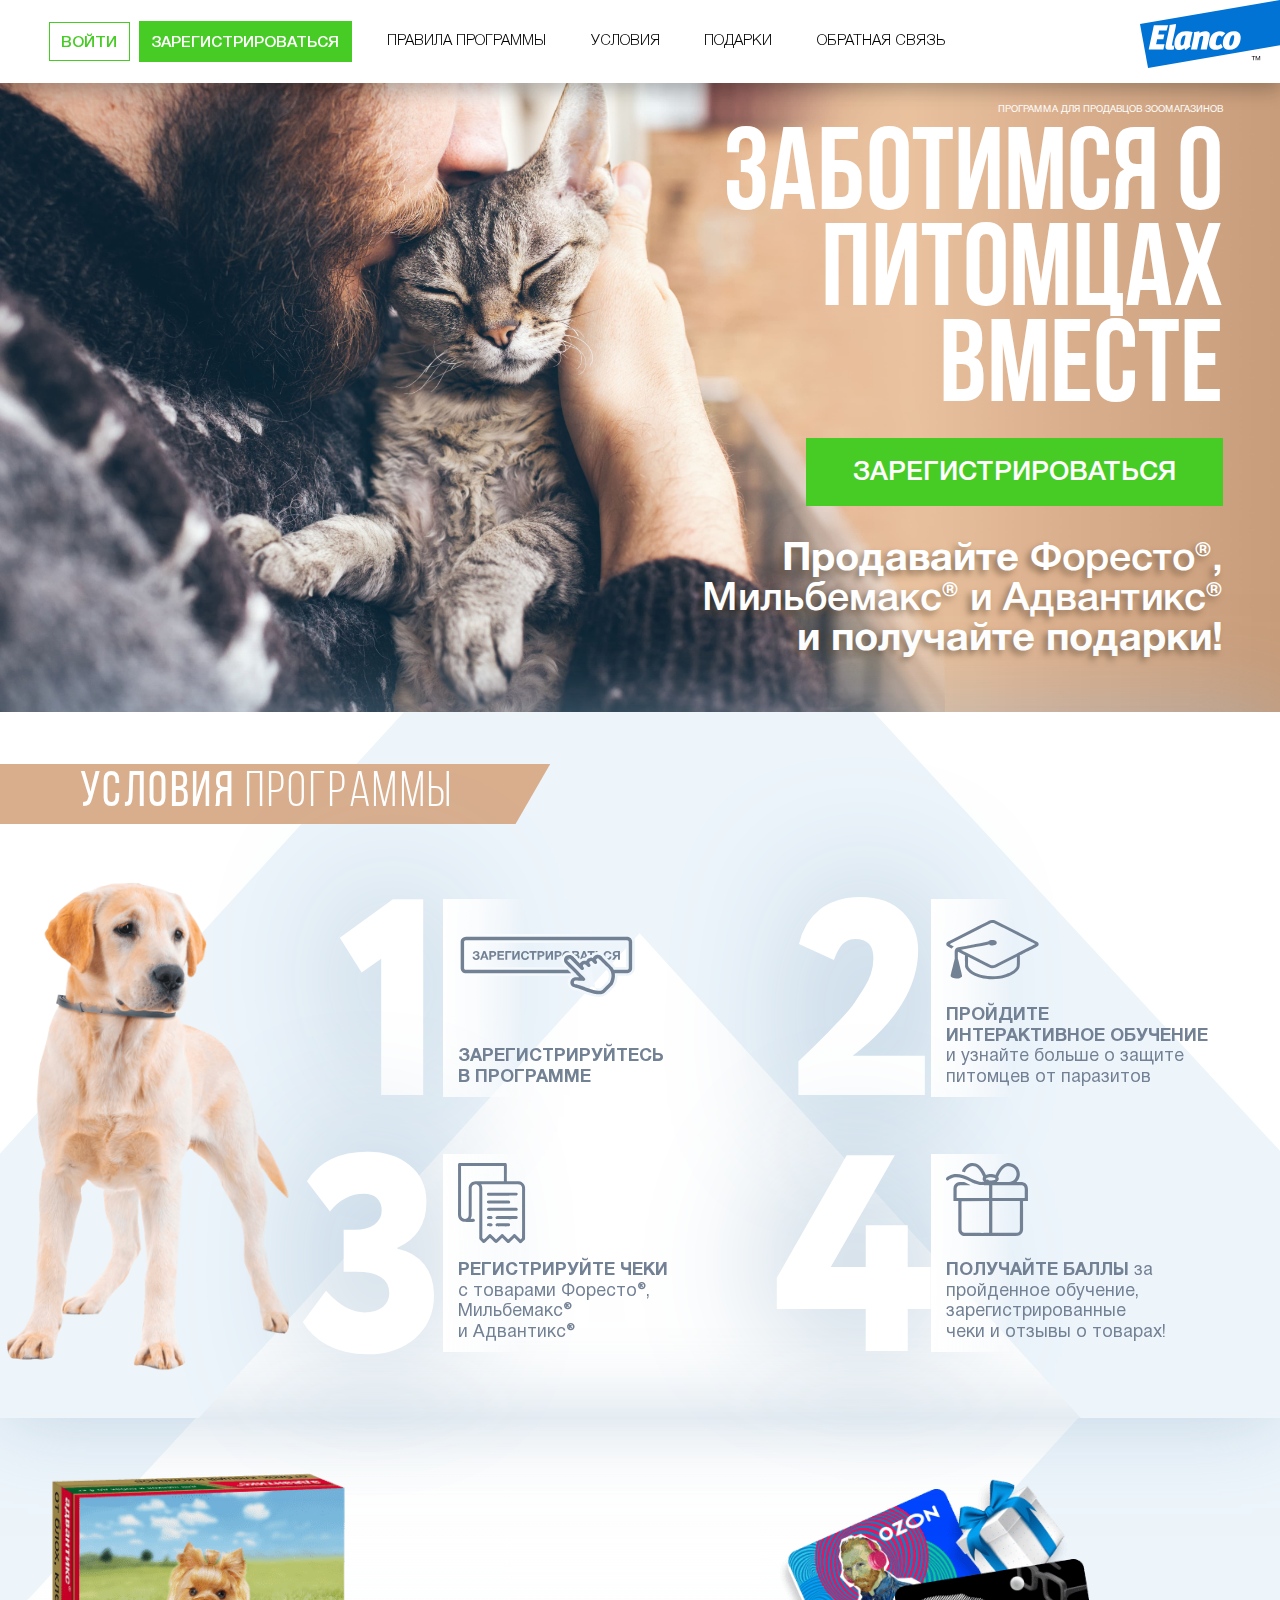
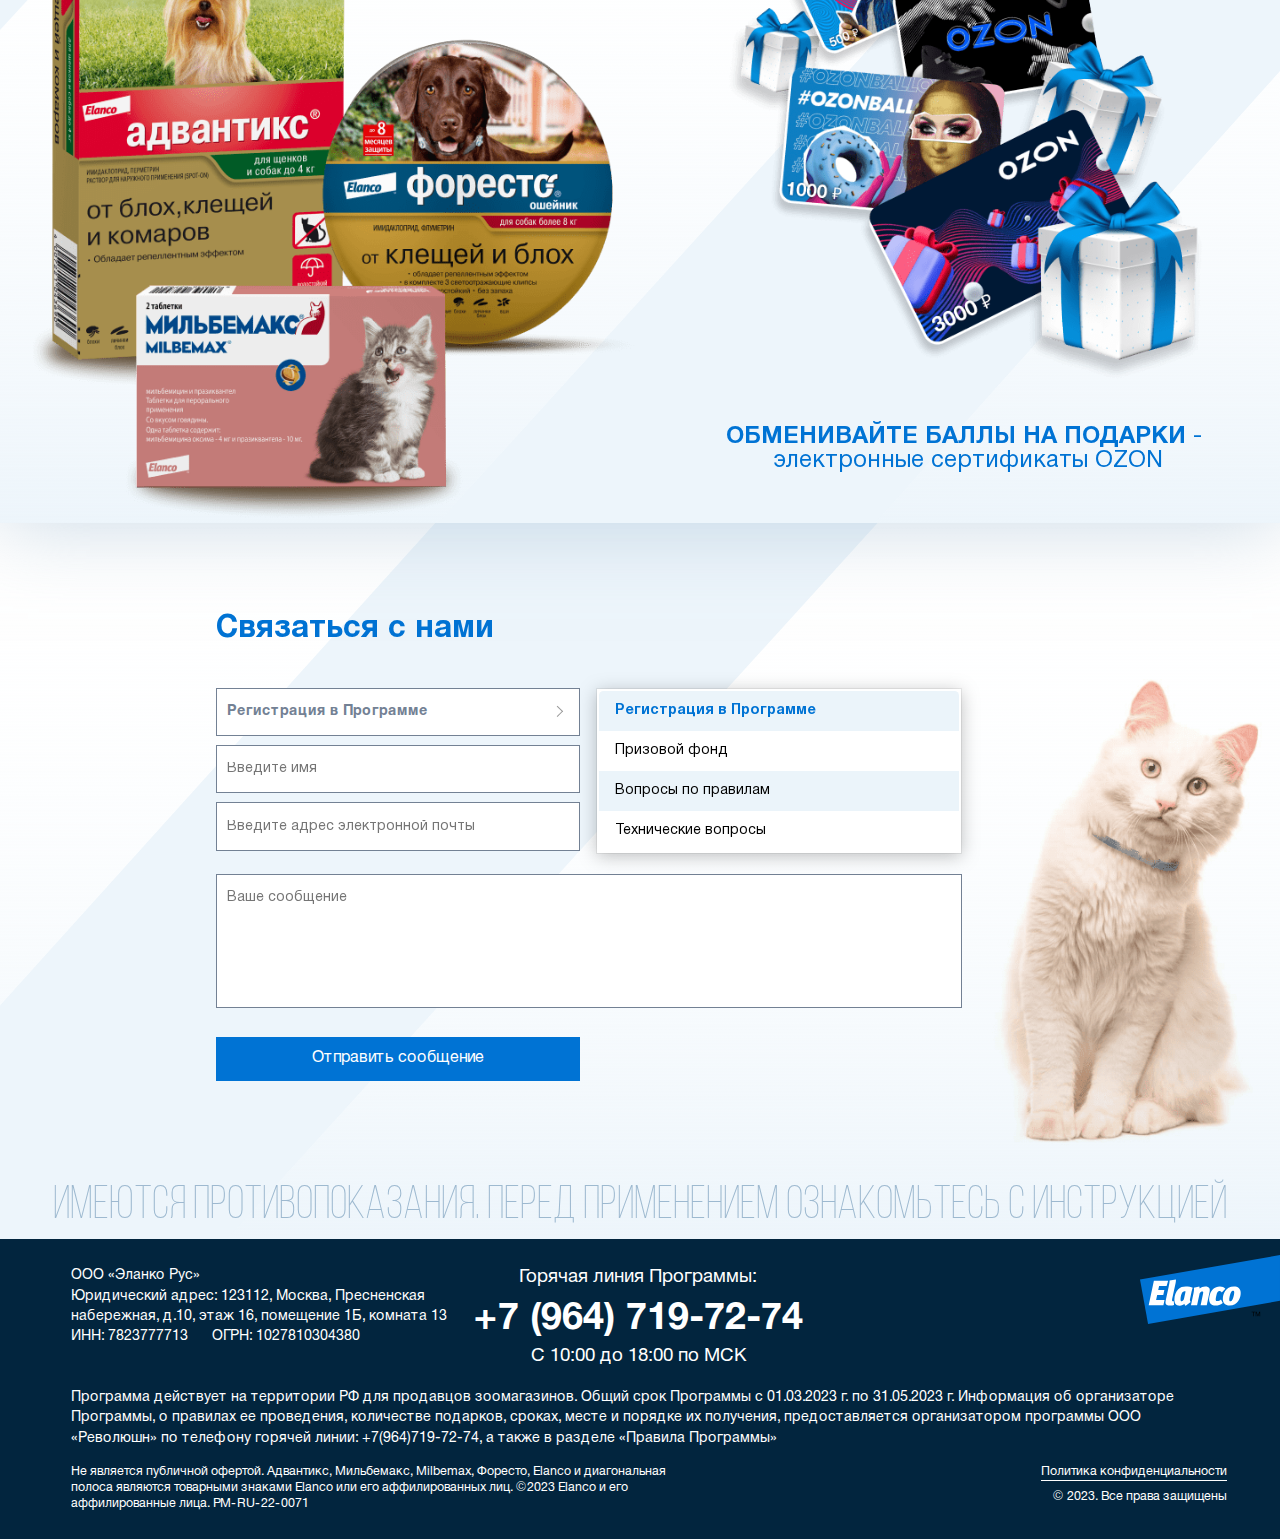
==== commit a77f465c: "Add files via upload" ====
--- a/index.html
+++ b/index.html
@@ -7,7 +7,7 @@
         <title>Elanco</title>
         <meta content="" name="description">
         <meta content="" name="keywords">
-        <meta name="viewport" content="width=1920px">
+        <meta name="viewport" content="width=device-width, initial-scale=1">
 
         <meta content="telephone=no" name="format-detection">
         <!-- This make sence for mobile browsers. It means, that content has been optimized for mobile browsers -->
@@ -60,30 +60,36 @@
             <div class="burger">
                 <img src="./static/img/content/burger.svg" alt="☰">
             </div>
-            <div class="button" data-popup-open="popup__registration">
-                Зарегистрироваться
-            </div>
+            <div class="header__buttons">
+                <a href="#" class="button header-button">
+                    Войти
+                </a>
+                <div class="button" data-popup-open="popup__registration">
+                    Зарегистрироваться
+                </div>
+            </div>
+            
             <nav class="nav">
                 <a href="#" class="nav__link" data-popup-open="popup__rules">
 
               Правила программы
 
-            </a>
+            </a>
                 <a href="#terms" class="nav__link">
 
               Условия
 
-            </a>
+            </a>
                 <a href="#gifts" class="nav__link">
 
               Подарки
 
-            </a>
+            </a>
                 <a href="#form" class="nav__link">
 
               Обратная связь
 
-            </a>
+            </a>
             </nav>
             <div class="logo">
                 <img src="./static/img/content/logo.svg" alt="Elanco">
@@ -94,22 +100,22 @@
 
             Программа для продавцов зоомагазинов
 
-          </span>
+          </span>
             <h1 class="title">
 
             Заботимся о питомцах вместе
 
-          </h1>
+          </h1>
             <a href="#" class="button banner__button" data-popup-open="popup__registration">
 
             зарегистрироваться
 
-          </a>
+          </a>
             <span class="banner__text">
 
             <b>Продавайте</b> Форесто®, Мильбемакс® и Адвантикс® <b>и&nbsp;получайте подарки!</b>
 
-          </span>
+          </span>
             <picture class="banner__background">
                 <source srcset="./static/img/content/mobile-banner.png" media="(max-width: 768px)">
                     <img src="./static/img/content/banner.jpg" alt="">
@@ -126,7 +132,7 @@
                             <img src="./static/img/content/terms1.svg" alt="">
                         </div>
                         <div class="terms__text">
-                            <b>Зарегистрируйтесь в&nbsp;программе</b>
+                            <b>Зарегистрируйтесь в&nbsp;программе</b>
                         </div>
                     </div>
                     <div class="terms__item">
@@ -227,7 +233,7 @@
                 </div>
                 <div class="footer__tel">
                     <p>Горячая линия Программы:</p>
-                    <a href="#">+7 (964) 719-72-74</a>
+                    <a href="#">+7 (964) 719-72-74</a>
                     <p>С 10:00 до 18:00 по МСК</p>
                 </div>
                 <div class="logo">
@@ -250,8 +256,8 @@
                     Не является публичной офертой. Адвантикс, Мильбемакс, Milbemax, Форесто, Elanco и диагональная полоса являются товарными знаками Elanco или его аффилированных лиц. ©2023 Elanco и его аффилированные лица. PM-RU-22-0071
                 </div>
                 <div class="footer__politic">
-                    <a href="#" data-popup-open="popup__politic">Политика конфиденциальности</a>
-                    <span>© 2023. Все права защищены</span>
+                    <a href="#" data-popup-open="popup__politic">Политика конфиденциальности</a>
+                    <span>© 2023. Все права защищены</span>
                 </div>
             </div>
         </footer>
@@ -287,11 +293,11 @@
                     </div>
                     <label class="checkbox">
                         <input type="checkbox" checked>
-                        <span>Настоящим подтверждаю, что я ознакомлен с <a href="#" data-popup-open="popup__politic">Политикой конфиденциальности</a> и согласен на обработку персональных данных.</span>
+                        <span>Настоящим подтверждаю, что я ознакомлен с <a href="#" data-popup-open="popup__politic">Политикой конфиденциальности</a> и согласен на обработку персональных данных.</span>
                     </label>
                     <label class="checkbox">
                         <input type="checkbox" checked>
-                        <span>Я даю согласие на получение рассылки о предложениях, информации о продуктах/услугах и иной рекламной информации.</span>
+                        <span>Я даю согласие на получение рассылки о предложениях, информации о продуктах/услугах и иной рекламной информации.</span>
                     </label>
                     <div class="form__button">
                         Зарегистрироваться
@@ -320,7 +326,7 @@
 
                   в Программе «Заботимся о питомцах вместе» (далее – Правила)
 
-                </b>
+                </b>
                     </p>
                     <p>
                         Стимулирующая промоакция <b>«Заботимся о питомцах вместе»</b> (далее – «Программа») проводится с целью повышения узнаваемости брендов <b>«Адвантикс»</b>, <b>«Мильбемакс»</b>, <b>«Форесто»</b>, повышения лояльности к ним, а также стимулирования
@@ -336,7 +342,7 @@
 
                   Термины и определения. 
 
-                </b>
+                </b>
                     </p>
                     <p>
                         <b>Участник Программы (Участник)</b> – дееспособное физическое лицо, достигшее 18 лет, постоянно проживающее на территории РФ, а также являющееся консультантом и/или продавцом ветеринарных препаратов в специализированных торговых
@@ -363,7 +369,7 @@
                         термина в тексте Правил и в нормативных правовых актах РФ следует руководствоваться толкованием термина, сложившимся в практике делового оборота.
                     </p>
                     <p>
-                        <b>1.	Общие положения проведения Программы.</b>
+                        <b>1.	Общие положения проведения Программы.</b>
                     </p>
                     <p>
                         1.1. Наименование Программы – Программа «Заботимся о питомцах вместе».
@@ -402,7 +408,7 @@
                         <br>
                     </p>
                     <p>
-                        <b>2.	Период, территория и сроки проведения </b>
+                        <b>2.	Период, территория и сроки проведения </b>
                     </p>
                     <p>
                         2.1. Все действия, предусмотренные правилами Программы, должны быть совершены и фиксируются Организатором по московскому времени, с 00 часов 00 минут 00 секунд по 23 часа 59 минут 59 секунд соответствующих календарных суток, входящих в установленный период,
@@ -421,10 +427,10 @@
                         2.3.1. Период регистрации в Акции и доступа к интерактивному обучению: <b>с 01.03.2023 г. по 30.04.2023 г. (обе даты включительно)</b>.
                     </p>
                     <p>
-                        Период регистрации чеков в личном кабинете на сайте Программы <a href="http://zabota-promo.ru">http://zabota-promo.ru</a>, дающих право на получение призов: <b>с 01.03.2023 г. по 30.04.2023 г. (обе даты включительно).</b>
-                    </p>
-                    <p>
-                        2.3.2. Период передачи призов участникам – <b>с 01.03.2023 г. по 31.05.2023 г.</b>
+                        Период регистрации чеков в личном кабинете на сайте Программы <a href="http://zabota-promo.ru">http://zabota-promo.ru</a>, дающих право на получение призов: <b>с 01.03.2023 г. по 30.04.2023 г. (обе даты включительно).</b>
+                    </p>
+                    <p>
+                        2.3.2. Период передачи призов участникам – <b>с 01.03.2023 г. по 31.05.2023 г.</b>
                     </p>
                     <p>
                         <b>3. Участники Программы:</b>
@@ -451,7 +457,7 @@
                         <br>
                     </p>
                     <p>
-                        <b>4.	Правила и условия участия в Программе.</b>+                        <b>4.	Правила и условия участия в Программе.</b>
 4.1. Для участия в Программе Участнику необходимо: 4.1.1. В период, указанный в п. <b>2.3.1.</b> настоящих Правил, зарегистрироваться на Сайте. 4.1.2. Подтвердить согласие с Правилами
                         и условиями Программы и Политикой обработки персональных данных. 4.1.3. Пройти обучение в личном кабинете на Сайте. 4.1.4. Зарегистрировать Чек в личном кабинете на Сайте, путем загрузки фотографии чека, произведенной на камеру
                         смартфона или сканированного изображения чека, выданного при покупке. Чек должен содержать четко различимый QR-код. Один чек можно зарегистрировать только один раз. В случае, если информация на чеке недостаточно читаема, по запросу
@@ -478,12 +484,12 @@
                         4.4. После регистрации чека Организатор проводит модерацию и проверку в течение 3 (трех) суток. По результатам модерации Участнику приходит сообщение в Личном кабинете на Сайте о результатах модерации.
                     </p>
                     <p>
-                        <b>4.5.	Порядок начисления баллов:</b>
+                        <b>4.5.	Порядок начисления баллов:</b>
                     </p>
                     <table>
                         <tr>
                             <td>
-                                <b>Выполнение условия</b>
+                                <b>Выполнение условия</b>
                             </td>
                             <td>
                                 <b>сумма баллов участнику</b> 
@@ -737,7 +743,7 @@
 
                   Политика конфиденциальности к Программе «Заботимся о питомцах вместе»
 
-                </b>
+                </b>
                     </p>
                     <p>
                         <b>1.</b>Участникам Программы (далее — «субъекты персональных данных»), необходимо предоставить свои персональные данные в соответствии с условиями настоящих Правил. Предоставляемая информация относится к персональным данным и
@@ -752,7 +758,7 @@
                         обработку при принятии Правил Программы.
                     </p>
                     <p>
-                        <b>2. Цели сбора персональных данных:</b>
+                        <b>2. Цели сбора персональных данных:</b>
                     </p>
                     <p>
                         • Персональные данные собираются с целью выдачи Призов, указанных в п. 6.1. настоящих Правил, сообщений победителю о набранных баллах, информации о продукции Организатора и проводимых ими мероприятиях, рекламных предложений, а также с целью проведения
@@ -763,7 +769,7 @@
                         Участника, в соответствии с Федеральным законом № 152-ФЗ «О персональных данных» путем обращения к Организатору.
                     </p>
                     <p>
-                        <b>3. Право доступа субъекта персональных данных к своим персональным данным:</b>
+                        <b>3. Право доступа субъекта персональных данных к своим персональным данным:</b>
                     </p>
                     <p>
                         • Субъект персональных данных имеет право на получение сведений об Организаторе, о месте его нахождения, о наличии у Организатора защитных технических средств персональных данных, относящихся к соответствующему субъекту персональных данных, а также на
@@ -771,7 +777,7 @@
                         о дате выдачи указанного документа и выдавшем его органе, а также собственноручную подпись субъекта персональных данных или его законного представителя), так и в устной форме посредством телефонной связи.
                     </p>
                     <p>
-                        <b>4. Защита персональных данных:</b>
+                        <b>4. Защита персональных данных:</b>
                     </p>
                     <p>
                         • Организатор, имеющий доступ к персональным данным, обеспечивает конфиденциальность персональных данных в установленном законом порядке.
@@ -801,10 +807,10 @@
         </div>
 
         <div class="mobile-menu">
-            <a href="#" data-popup-open="popup__rules">Правила программы</a>
-            <a href="#terms" class="mobile-close">Условия</a>
-            <a href="#gifts" class="mobile-close">Подарки</a>
-            <a href="#form" class="mobile-close">Обратная связь</a>
+            <a href="#" data-popup-open="popup__rules">Правила программы</a>
+            <a href="#terms" class="mobile-close">Условия</a>
+            <a href="#gifts" class="mobile-close">Подарки</a>
+            <a href="#form" class="mobile-close">Обратная связь</a>
         </div>
 
 
--- a/static/css/main.min.css
+++ b/static/css/main.min.css
@@ -1,2 +1,2 @@
 /*! normalize.css v8.0.1 | MIT License | github.com/necolas/normalize.css */
-html{line-height:1.15;-webkit-text-size-adjust:100%}details,main{display:block}h1{font-size:2em}hr{-webkit-box-sizing:content-box;box-sizing:content-box;height:0;overflow:visible}code,kbd,pre,samp{font-family:monospace,monospace;font-size:1em}a{background-color:transparent;text-decoration:none;cursor:pointer}abbr[title]{border-bottom:none;-webkit-text-decoration:underline dotted;text-decoration:underline dotted}b,strong{font-weight:bolder}small{font-size:80%}sub,sup{font-size:75%;line-height:0;position:relative;vertical-align:baseline}sub{bottom:-.25em}sup{top:-.5em}img{border-style:none}button,input,optgroup,select,textarea{font-family:inherit;font-size:100%;line-height:1.15;margin:0}button,input{overflow:visible}button,select{text-transform:none}[type=button],[type=reset],[type=submit],button{-webkit-appearance:button}[type=button]::-moz-focus-inner,[type=reset]::-moz-focus-inner,[type=submit]::-moz-focus-inner,button::-moz-focus-inner{border-style:none;padding:0}[type=button]:-moz-focusring,[type=reset]:-moz-focusring,[type=submit]:-moz-focusring,button:-moz-focusring{outline:1px dotted ButtonText}fieldset{padding:.35em .75em .625em}legend{color:inherit;display:table;max-width:100%;white-space:normal}progress{vertical-align:baseline}textarea{overflow:auto}[type=checkbox],[type=radio],legend{-webkit-box-sizing:border-box;box-sizing:border-box;padding:0}[type=number]::-webkit-inner-spin-button,[type=number]::-webkit-outer-spin-button{height:auto}[type=search]{-webkit-appearance:textfield;outline-offset:-2px}[type=search]::-webkit-search-decoration{-webkit-appearance:none}::-webkit-file-upload-button{-webkit-appearance:button;font:inherit}summary{display:list-item}[hidden],template{display:none}@font-face{font-family:"Bebas Neue";src:local("Bebas Neue Thin"),local("BebasNeue-Thin"),url(../fonts/bebasneuethin.woff2) format("woff2"),url(../fonts/bebasneuethin.woff) format("woff"),url(../fonts/bebasneuethin.ttf) format("truetype");font-weight:100;font-style:normal}@font-face{font-family:"Bebas Neue";src:local("Bebas Neue Light"),local("BebasNeue-Light"),url(../fonts/bebasneuelight.woff2) format("woff2"),url(../fonts/bebasneuelight.woff) format("woff"),url(../fonts/bebasneuelight.ttf) format("truetype");font-weight:200;font-style:normal}@font-face{font-family:"Bebas Neue";src:local("Bebas Neue Book"),local("BebasNeueBook"),url(../fonts/bebasneuebook.woff2) format("woff2"),url(../fonts/bebasneuebook.woff) format("woff"),url(../fonts/bebasneuebook.ttf) format("truetype");font-weight:300;font-style:normal}@font-face{font-family:"Bebas Neue";src:local("Bebas Neue Regular"),local("BebasNeueRegular"),url(../fonts/bebasneueregular.woff2) format("woff2"),url(../fonts/bebasneueregular.woff) format("woff"),url(../fonts/bebasneueregular.ttf) format("truetype");font-weight:400;font-style:normal}@font-face{font-family:"Bebas Neue";src:local("Bebas Neue Bold"),local("BebasNeueBold"),url(../fonts/bebasneuebold.woff2) format("woff2"),url(../fonts/bebasneuebold.woff) format("woff"),url(../fonts/bebasneuebold.ttf) format("truetype");font-weight:700;font-style:normal}@font-face{font-family:"HelveticaNeueCyr";src:url(../fonts/HelveticaNeueCyr-Medium.eot);src:local("HelveticaNeueCyr-Medium"),url(../fonts/HelveticaNeueCyr-Medium.eot?#iefix) format("embedded-opentype"),url(../fonts/HelveticaNeueCyr-Medium.woff) format("woff"),url(../fonts/HelveticaNeueCyr-Medium.ttf) format("truetype");font-weight:500;font-style:normal}@font-face{font-family:"HelveticaNeueCyr";src:url(../fonts/HelveticaNeueCyr-Heavy.eot);src:local("HelveticaNeueCyr-Heavy"),url(../fonts/HelveticaNeueCyr-Heavy.eot?#iefix) format("embedded-opentype"),url(../fonts/HelveticaNeueCyr-Heavy.woff) format("woff"),url(../fonts/HelveticaNeueCyr-Heavy.ttf) format("truetype");font-weight:900;font-style:normal}@font-face{font-family:"HelveticaNeueCyr";src:url(../fonts/HelveticaNeueCyr-HeavyItalic.eot);src:local("HelveticaNeueCyr-HeavyItalic"),url(../fonts/HelveticaNeueCyr-HeavyItalic.eot?#iefix) format("embedded-opentype"),url(../fonts/HelveticaNeueCyr-HeavyItalic.woff) format("woff"),url(../fonts/HelveticaNeueCyr-HeavyItalic.ttf) format("truetype");font-weight:900;font-style:italic}@font-face{font-family:"HelveticaNeueCyr";src:url(../fonts/HelveticaNeueCyr-Black.eot);src:local("HelveticaNeueCyr-Black"),url(../fonts/HelveticaNeueCyr-Black.eot?#iefix) format("embedded-opentype"),url(../fonts/HelveticaNeueCyr-Black.woff) format("woff"),url(../fonts/HelveticaNeueCyr-Black.ttf) format("truetype");font-weight:900;font-style:normal}@font-face{font-family:"HelveticaNeueCyr";src:url(../fonts/HelveticaNeueCyr-UltraLightItalic.eot);src:local("HelveticaNeueCyr-UltraLightItalic"),url(../fonts/HelveticaNeueCyr-UltraLightItalic.eot?#iefix) format("embedded-opentype"),url(../fonts/HelveticaNeueCyr-UltraLightItalic.woff) format("woff"),url(../fonts/HelveticaNeueCyr-UltraLightItalic.ttf) format("truetype");font-weight:200;font-style:italic}@font-face{font-family:"HelveticaNeueCyr";src:url(../fonts/HelveticaNeueCyr-BlackItalic.eot);src:local("HelveticaNeueCyr-BlackItalic"),url(../fonts/HelveticaNeueCyr-BlackItalic.eot?#iefix) format("embedded-opentype"),url(../fonts/HelveticaNeueCyr-BlackItalic.woff) format("woff"),url(../fonts/HelveticaNeueCyr-BlackItalic.ttf) format("truetype");font-weight:900;font-style:italic}@font-face{font-family:"HelveticaNeueCyr";src:url(../fonts/HelveticaNeueCyr-ThinItalic.eot);src:local("HelveticaNeueCyr-ThinItalic"),url(../fonts/HelveticaNeueCyr-ThinItalic.eot?#iefix) format("embedded-opentype"),url(../fonts/HelveticaNeueCyr-ThinItalic.woff) format("woff"),url(../fonts/HelveticaNeueCyr-ThinItalic.ttf) format("truetype");font-weight:100;font-style:italic}@font-face{font-family:"HelveticaNeueCyr";src:url(../fonts/HelveticaNeueCyr-MediumItalic.eot);src:local("HelveticaNeueCyr-MediumItalic"),url(../fonts/HelveticaNeueCyr-MediumItalic.eot?#iefix) format("embedded-opentype"),url(../fonts/HelveticaNeueCyr-MediumItalic.woff) format("woff"),url(../fonts/HelveticaNeueCyr-MediumItalic.ttf) format("truetype");font-weight:500;font-style:italic}@font-face{font-family:"HelveticaNeueCyr";src:url(../fonts/HelveticaNeueCyr-LightItalic.eot);src:local("HelveticaNeueCyr-LightItalic"),url(../fonts/HelveticaNeueCyr-LightItalic.eot?#iefix) format("embedded-opentype"),url(../fonts/HelveticaNeueCyr-LightItalic.woff) format("woff"),url(../fonts/HelveticaNeueCyr-LightItalic.ttf) format("truetype");font-weight:300;font-style:italic}@font-face{font-family:"HelveticaNeueCyr";src:url(../fonts/HelveticaNeueCyr-UltraLight.eot);src:local("HelveticaNeueCyr-UltraLight"),url(../fonts/HelveticaNeueCyr-UltraLight.eot?#iefix) format("embedded-opentype"),url(../fonts/HelveticaNeueCyr-UltraLight.woff) format("woff"),url(../fonts/HelveticaNeueCyr-UltraLight.ttf) format("truetype");font-weight:200;font-style:normal}@font-face{font-family:"HelveticaNeueCyr";src:url(../fonts/HelveticaNeueCyr-BoldItalic.eot);src:local("HelveticaNeueCyr-BoldItalic"),url(../fonts/HelveticaNeueCyr-BoldItalic.eot?#iefix) format("embedded-opentype"),url(../fonts/HelveticaNeueCyr-BoldItalic.woff) format("woff"),url(../fonts/HelveticaNeueCyr-BoldItalic.ttf) format("truetype");font-weight:700;font-style:italic}@font-face{font-family:"HelveticaNeueCyr";src:url(../fonts/HelveticaNeueCyr-Italic.eot);src:local("HelveticaNeueCyr-Italic"),url(../fonts/HelveticaNeueCyr-Italic.eot?#iefix) format("embedded-opentype"),url(../fonts/HelveticaNeueCyr-Italic.woff) format("woff"),url(../fonts/HelveticaNeueCyr-Italic.ttf) format("truetype");font-weight:500;font-style:italic}@font-face{font-family:"HelveticaNeueCyr";src:url(../fonts/HelveticaNeueCyr-Roman.eot);src:local("HelveticaNeueCyr-Roman"),url(../fonts/HelveticaNeueCyr-Roman.eot?#iefix) format("embedded-opentype"),url(../fonts/HelveticaNeueCyr-Roman.woff) format("woff"),url(../fonts/HelveticaNeueCyr-Roman.ttf) format("truetype");font-weight:400;font-style:normal}@font-face{font-family:"HelveticaNeueCyr";src:url(../fonts/HelveticaNeueCyr-Bold.eot);src:local("HelveticaNeueCyr-Bold"),url(../fonts/HelveticaNeueCyr-Bold.eot?#iefix) format("embedded-opentype"),url(../fonts/HelveticaNeueCyr-Bold.woff) format("woff"),url(../fonts/HelveticaNeueCyr-Bold.ttf) format("truetype");font-weight:700;font-style:normal}@font-face{font-family:"HelveticaNeueCyr";src:url(../fonts/HelveticaNeueCyr-Light.eot);src:local("HelveticaNeueCyr-Light"),url(../fonts/HelveticaNeueCyr-Light.eot?#iefix) format("embedded-opentype"),url(../fonts/HelveticaNeueCyr-Light.woff) format("woff"),url(../fonts/HelveticaNeueCyr-Light.ttf) format("truetype");font-weight:300;font-style:normal}@font-face{font-family:"HelveticaNeueCyr";src:url(../fonts/HelveticaNeueCyr-Thin.eot);src:local("HelveticaNeueCyr-Thin"),url(../fonts/HelveticaNeueCyr-Thin.eot?#iefix) format("embedded-opentype"),url(../fonts/HelveticaNeueCyr-Thin.woff) format("woff"),url(../fonts/HelveticaNeueCyr-Thin.ttf) format("truetype");font-weight:100;font-style:normal}@font-face{font-family:"Circe";src:url(../fonts/Circe-ExtraBold.eot);src:local("Circe ExtraBold"),local("Circe-ExtraBold"),url(../fonts/Circe-ExtraBold.eot?#iefix) format("embedded-opentype"),url(../fonts/Circe-ExtraBold.woff) format("woff"),url(../fonts/Circe-ExtraBold.ttf) format("truetype");font-weight:800;font-style:normal}body,html{margin:0;padding:0}html{height:100%}body.page-admin{padding-top:0}body{display:-webkit-box;display:-ms-flexbox;display:flex;-webkit-box-orient:vertical;-webkit-box-direction:normal;-ms-flex-direction:column;flex-direction:column;overflow-x:hidden;min-height:100vh;position:relative;font-family:"HelveticaNeueCyr",sans-serif;-webkit-overflow-scrolling:touch;padding-top:6.458vw}@media only screen and (min-width:1441px){body{padding-top:93px}}body>*{-ms-flex-negative:0;flex-shrink:0}.no-scroll{overflow:hidden}*{outline:0!important;-webkit-tap-highlight-color:transparent;-webkit-box-sizing:border-box;box-sizing:border-box}input[type=email],input[type=password],input[type=text]{outline:0;-webkit-appearance:none;-moz-appearance:none}input::-ms-clear{display:none}input::-ms-reveal{display:none}input[type=number]{-moz-appearance:textfield}input::-webkit-inner-spin-button,input::-webkit-outer-spin-button{-webkit-appearance:none}h1,h2,h3,h4,h5,h6,p{margin:0}.wrapper{margin:0 auto}.main{position:relative;z-index:1}.main__background{position:absolute;left:0;top:0;width:100%;height:100%;z-index:-1}.banner__background img,.main__background img{width:100%;height:100%;-o-object-fit:cover;object-fit:cover}@media only screen and (max-width:768px){body{padding-top:17.5vw}}.nice-select{-webkit-tap-highlight-color:transparent;background-color:#fff;border-radius:5px;border:solid 1px #e8e8e8;-webkit-box-sizing:border-box;box-sizing:border-box;clear:both;cursor:pointer;display:block;float:left;font-family:inherit;font-size:14px;font-weight:400;height:38px;line-height:36px;outline:0;padding-left:18px;padding-right:30px;position:relative;text-align:left!important;-webkit-transition:all .2s ease-in-out;transition:all .2s ease-in-out;-webkit-user-select:none;-moz-user-select:none;-ms-user-select:none;user-select:none;white-space:nowrap;width:auto}.nice-select:hover{border-color:#dbdbdb}.nice-select.open,.nice-select:active,.nice-select:focus{border-color:#999}.nice-select:after{border-bottom:2px solid #999;border-right:2px solid #999;content:"";display:block;height:5px;margin-top:-4px;pointer-events:none;position:absolute;right:12px;top:50%;-webkit-transform-origin:66% 66%;transform-origin:66% 66%;-webkit-transform:rotate(45deg);transform:rotate(45deg);-webkit-transition:all .15s ease-in-out;transition:all .15s ease-in-out;width:5px}.nice-select.open:after{-webkit-transform:rotate(-135deg);transform:rotate(-135deg)}.nice-select.open .nice-select-dropdown{opacity:1;pointer-events:auto;-webkit-transform:scale(1) translateY(0);transform:scale(1) translateY(0)}.nice-select.disabled{border-color:#ededed;color:#999;pointer-events:none}.nice-select.disabled:after{border-color:#ccc}.nice-select.wide{width:100%}.nice-select.wide .nice-select-dropdown{left:0!important;right:0!important}.nice-select.right{float:right}.nice-select.right .nice-select-dropdown{left:auto;right:0}.nice-select.small{font-size:12px;height:36px;line-height:34px}.nice-select.small:after{height:4px;width:4px}.nice-select.small .option{line-height:34px;min-height:34px}.nice-select .nice-select-dropdown{margin-top:4px;background-color:#fff;border-radius:5px;-webkit-box-shadow:0 0 0 1px rgba(68,68,68,.11);box-shadow:0 0 0 1px rgba(68,68,68,.11);pointer-events:none;position:absolute;top:100%;left:0;-webkit-transform-origin:50% 0;transform-origin:50% 0;-webkit-transform:scale(.75) translateY(19px);transform:scale(.75) translateY(19px);-webkit-transition:all .2s cubic-bezier(.5,0,0,1.25),opacity .15s ease-out;transition:all .2s cubic-bezier(.5,0,0,1.25),opacity .15s ease-out;z-index:9;opacity:0}.nice-select .list{border-radius:5px;-webkit-box-sizing:border-box;box-sizing:border-box;overflow:hidden;padding:0;max-height:210px;overflow-y:auto}.nice-select .list:hover .option:not(:hover){background-color:transparent!important}.nice-select .option{cursor:pointer;font-weight:400;line-height:40px;list-style:none;outline:0;padding-left:18px;padding-right:29px;text-align:left;-webkit-transition:all .2s;transition:all .2s}.nice-select .option.focus,.nice-select .option.selected.focus,.nice-select .option:hover{background-color:#f6f6f6}.nice-select .optgroup,.nice-select .option.selected{font-weight:700}.nice-select .option.disabled{background-color:transparent;color:#999;cursor:default}.no-csspointerevents .nice-select .nice-select-dropdown{display:none}.no-csspointerevents .nice-select.open .nice-select-dropdown{display:block}.nice-select .list::-webkit-scrollbar{width:0}.nice-select .has-multiple{white-space:inherit;height:auto;padding:7px 12px;min-height:36px;line-height:22px}.nice-select .has-multiple span.current{border:1px solid #ccc;background:#eee;padding:0 10px;border-radius:3px;display:inline-block;line-height:24px;font-size:14px;margin-bottom:3px;margin-right:3px}.nice-select .has-multiple .multiple-options{display:block;line-height:24px;padding:0}.nice-select .nice-select-search-box{-webkit-box-sizing:border-box;box-sizing:border-box;width:100%;padding:5px;pointer-events:none;border-radius:5px 5px 0 0}.nice-select .nice-select-search{-webkit-box-sizing:border-box;box-sizing:border-box;background-color:#fff;border:1px solid #e8e8e8;border-radius:3px;color:#444;display:inline-block;vertical-align:middle;padding:7px 12px;margin:0 10px 0 0;width:100%;min-height:36px;line-height:22px;height:auto;outline:0!important;font-size:14px}.banner{min-height:49.167vw;position:relative;z-index:1;display:-webkit-box;display:-ms-flexbox;display:flex;-webkit-box-orient:vertical;-webkit-box-direction:normal;-ms-flex-direction:column;flex-direction:column;-webkit-box-align:end;-ms-flex-align:end;align-items:flex-end;padding:1.736vw 4.444vw}@media only screen and (min-width:1441px){.banner{min-height:708px;padding:27px 64px}}@media only screen and (min-width:1921px){.banner{padding-right:calc((100vw - 1920px)/2 + 64px)}}.banner__background{position:absolute;left:0;top:0;width:100%;height:100%;z-index:-1}.banner__button.button{font-size:2.09vw;line-height:2.917vw;text-align:center;text-transform:uppercase;color:#fff;padding:1.328vw 3.681vw 1.042vw;margin-bottom:2.639vw}@media only screen and (min-width:1441px){.banner__button.button{font-size:30.1px;line-height:42px;padding:18px 55px 15px;margin-bottom:38px}}.banner__text{font-weight:500;font-size:3.111vw;line-height:3.125vw;text-align:right;color:#fff;text-shadow:-.347vw .347vw .486vw rgba(93,73,50,.6);max-width:41.667vw}@media only screen and (min-width:1441px){.banner__text{font-size:44.888px;line-height:45px;max-width:590px;text-shadow:-5px 5px 7px rgba(93,73,50,.6)}}.mtitle{font-weight:400;font-size:.736vw;line-height:.764vw;text-align:right;text-transform:uppercase;color:#fff;margin-bottom:1.389vw}@media only screen and (min-width:1441px){.mtitle{font-size:10.623px;line-height:11px;margin-bottom:20px}}.title{font-family:"Bebas Neue";font-weight:600;font-size:9.143vw;line-height:7.5vw;text-align:right;color:#fff;text-transform:uppercase;max-width:41.667vw;margin-bottom:1.389vw}@media only screen and (min-width:1441px){.title{font-size:131.669px;line-height:108px;max-width:575px;margin-bottom:20px}}@media only screen and (max-width:768px){.banner__background{width:100%;height:87.778vw}.banner{padding:2.778vw 5.556vw 11.667vw;background:-webkit-gradient(linear,left top,left bottom,color-stop(44.28%,#e9c29e),color-stop(67.81%,#c09774),color-stop(92.5%,#dbb08f),color-stop(126.2%,#e6bc99));background:-webkit-linear-gradient(top,#e9c29e 44.28%,#c09774 67.81%,#dbb08f 92.5%,#e6bc99 126.2%);background:linear-gradient(180deg,#e9c29e 44.28%,#c09774 67.81%,#dbb08f 92.5%,#e6bc99 126.2%)}.mtitle{font-size:3.472vw;line-height:3.611vw;text-align:center;margin-bottom:53vw}.banner__text,.title{width:100%;max-width:100%;font-size:14vw;line-height:12.222vw;margin-bottom:16.667vw;text-shadow:0 4px 4px rgba(0,0,0,.5)}.banner__button.button{-webkit-box-ordinal-group:3;-ms-flex-order:2;order:2;padding:4vw 3.889vw 3.1vw;font-size:5.278vw;line-height:1;width:100%;text-align:center;margin-bottom:0}.banner__text{font-size:6.389vw;line-height:6.389vw;margin-bottom:8.611vw;text-align:center;text-shadow:-2.58075px 2.58075px 3.61305px rgba(93,73,50,.6)}}.footer{padding:2.083vw 4.167vw 2.083vw 5.556vw;background:#02253e;margin-top:auto;color:#fff;position:relative}@media only screen and (min-width:1441px){.footer{padding:30px 60px 30px 80px}}@media only screen and (min-width:1921px){.footer{padding-left:calc((100vw - 1920px)/2 + 64px);padding-right:calc((100vw - 1920px)/2 + 64px)}}.footer__container{display:-webkit-box;display:-ms-flexbox;display:flex;margin-bottom:1.181vw}@media only screen and (min-width:1441px){.footer__container{margin-bottom:17px;position:relative}}.footer__companyinfo{width:31.458vw;font-size:1.111vw;line-height:1.597vw}@media only screen and (min-width:1441px){.footer__companyinfo{width:452px;font-size:16px;line-height:23px}}.footer__companyinfo:only-child{width:100%}.footer__tel{display:-webkit-box;display:-ms-flexbox;display:flex;-webkit-box-orient:vertical;-webkit-box-direction:normal;-ms-flex-direction:column;flex-direction:column;-webkit-box-align:center;-ms-flex-align:center;align-items:center}@media only screen and (min-width:1441px){.footer__tel{margin-left:calc(50vw - 730px)}}@media only screen and (min-width:1921px){.footer__tel{margin-left:235px}}.footer__tel p{font-size:1.458vw;line-height:1.944vw;margin-bottom:.208vw}@media only screen and (min-width:1441px){.footer__tel p{font-size:21px;line-height:28px;margin-bottom:3px}}.footer__tel a{font-weight:700;font-size:2.951vw;line-height:3.958vw;border-bottom:.139vw solid transparent;-webkit-transition:border-color .3s;transition:border-color .3s}@media only screen and (min-width:1441px){.footer__tel a{font-size:42.4px;line-height:57px;border-bottom:2px solid transparent}}.footer__tel a:hover{border-color:#fff}.footer__copyright{display:-webkit-box;display:-ms-flexbox;display:flex;-webkit-box-pack:justify;-ms-flex-pack:justify;justify-content:space-between;font-size:.972vw;line-height:1.25vw}@media only screen and (min-width:1441px){.footer__copyright{font-size:14px;line-height:18px}}.footer__copyrighttext{max-width:48.958vw}@media only screen and (min-width:1441px){.footer__copyrighttext{max-width:704px}}.footer__politic{display:-webkit-box;display:-ms-flexbox;display:flex;-webkit-box-orient:vertical;-webkit-box-direction:normal;-ms-flex-direction:column;flex-direction:column;-webkit-box-align:end;-ms-flex-align:end;align-items:flex-end}.footer__politic a{margin-bottom:.625vw;border-bottom:.069vw solid #fff;-webkit-transition:border-color .3s;transition:border-color .3s}@media only screen and (min-width:1441px){.footer__politic a{border-bottom:1px solid #fff;margin-bottom:9px}}.footer__politic a:hover{border-color:transparent}.footer .logo{top:1.25vw}@media only screen and (min-width:1441px){.footer .logo{top:18px}}@media only screen and (min-width:1921px){.footer .logo{right:0}}.footer a{color:#fff}.footer-mobile{display:none}@media only screen and (max-width:768px){.footer-hide{display:none}.footer-mobile{display:block}.footer{padding:13.333vw 5.556vw 39.722vw}.footer .logo{top:auto;bottom:7.5vw;width:43.611vw;height:21.389vw}.footer__container{-webkit-box-orient:vertical;-webkit-box-direction:reverse;-ms-flex-direction:column-reverse;flex-direction:column-reverse}.footer__tel p{margin-bottom:.833vw;font-size:4.167vw;line-height:5.278vw}.footer__tel a{font-size:8.333vw;line-height:11.111vw;margin-bottom:9.444vw}.footer__companyinfo{width:100%;text-align:center;font-size:4vw;line-height:5vw;margin-bottom:8.333vw}.footer__copyright{-webkit-box-orient:vertical;-webkit-box-direction:normal;-ms-flex-direction:column;flex-direction:column}.footer__copyrighttext{max-width:100%;width:100%;text-align:center;font-size:3.889vw;line-height:5vw;margin-bottom:7.5vw}.footer__politic{text-align:center;-webkit-box-align:center;-ms-flex-align:center;align-items:center;font-size:3.889vw;line-height:4.167vw}.footer__politic a{margin-bottom:.833vw;border-bottom:.278vw solid #fff}}.form{padding:6.597vw 0 12.361vw;position:relative}@media only screen and (min-width:1441px){.form{padding-top:94px;padding-bottom:177px}}.form__container{display:-webkit-box;display:-ms-flexbox;display:flex;-webkit-box-orient:vertical;-webkit-box-direction:normal;-ms-flex-direction:column;flex-direction:column;width:58.264vw;margin:0 16.875vw}@media only screen and (min-width:1441px){.form__container{width:839px;margin:0 auto}}.form__title{font-weight:700;font-size:2.431vw;line-height:140%;color:#0073d4;margin-bottom:2.847vw}@media only screen and (min-width:1441px){.form__title{font-size:35px;margin-bottom:40px}}.form__input{width:28.472vw}@media only screen and (min-width:1441px){.form__input{width:410px}}.form__input:not(:first-child){margin-top:.694vw}@media only screen and (min-width:1441px){.form__input:not(:first-child){margin-top:10px}}.form__textarea{width:100%;margin-top:1.806vw}@media only screen and (min-width:1441px){.form__textarea{margin-top:26px}}.form__button{width:28.472vw;padding:.833vw 2.083vw .9vw;background:#0073d4;font-weight:400;font-size:1.25vw;line-height:140%;color:#fff;border:0;margin-top:1.806vw;-webkit-transition:.3s;transition:.3s;cursor:pointer}@media only screen and (min-width:1441px){.form__button{width:410px;padding:14px 30px;margin-top:26px;font-size:18px}}@media only screen and (min-width:1921px){.form__button{padding:16px 30px}}.form__button:hover{background:#0081ee}.form__info{font-family:"Bebas Neue";position:absolute;left:0;bottom:0;width:100%;font-weight:200;font-size:3.597vw;line-height:140%;text-align:center;color:rgba(149,179,203,.9)}@media only screen and (min-width:1670px){.form__info{font-size:64px}}.form__background{width:23.819vw;height:37.569vw;bottom:6.875vw;right:1.111vw;position:absolute}@media only screen and (min-width:1441px){.form__background{width:342px;height:540px;bottom:99px;right:16px}}@media only screen and (min-width:1921px){.form__background{right:calc((100vw - 1920px)/2 + 64px)}}.form__background img{mix-blend-mode:multiply;width:100%;height:100%}.form__overlay{position:absolute;left:0;top:0;width:100%;height:100%;z-index:-1}@media only screen and (min-width:1441px){.form__overlay{display:none}}@media only screen and (max-width:768px){.form__overlay{display:none}}.form__overlay img{width:100%;height:100%;-o-object-fit:cover;object-fit:cover}@media only screen and (max-width:768px){.form__overlay img{-o-object-position:top;object-position:top}}.select{width:28.472vw}@media only screen and (min-width:1441px){.select{width:410px}}.select select{border:0;display:block}.select .current{font-weight:700;font-size:1.111vw;line-height:140%;color:#738194}@media only screen and (min-width:1441px){.select .current{font-size:16px}}.select .nice-select{width:100%;padding-left:.764vw;border:.069vw solid #738194;border-radius:0;height:3.75vw;line-height:3.611vw;font-size:.972vw;padding-right:2.083vw}@media only screen and (min-width:1441px){.select .nice-select{padding-left:11px;padding-right:30px;border:1px solid #738194;height:52px;line-height:52px;font-size:14px}}.select .nice-select:after{width:.556vw;height:.556vw;right:1.389vw;margin-top:-.486vw;border-bottom:.139vw solid #999;border-right:.139vw solid #999}@media only screen and (min-width:1441px){.select .nice-select:after{width:8px;height:8px;right:20px;margin-top:-7px}}@media only screen and (min-width:769px){.select .nice-select:after{-webkit-transform:rotate(-45deg);transform:rotate(-45deg)}}@media only screen and (min-width:1441px){.select .nice-select:after{border-bottom:2px solid #999;border-right:2px solid #999}}.select .nice-select .nice-select-dropdown{margin-top:0;border:.208vw solid #fff;border-radius:0}@media only screen and (min-width:769px){.select .nice-select .nice-select-dropdown{top:0;left:calc(100% + 1.389vw);width:28.403vw;-webkit-transform:scale(1);transform:scale(1);pointer-events:auto;opacity:1;-webkit-filter:drop-shadow(0 .278vw .694vw rgba(0,0,0,.25));filter:drop-shadow(0 .278vw .694vw rgba(0,0,0,.25));-webkit-box-shadow:0 0 0 .069vw rgba(68,68,68,.11);box-shadow:0 0 0 .069vw rgba(68,68,68,.11)}}@media only screen and (min-width:1441px){.select .nice-select .nice-select-dropdown{border:2px solid #fff;left:calc(100% + 20px);width:409px;-webkit-filter:drop-shadow(0 4px 10px rgba(0,0,0,.25));filter:drop-shadow(0 4px 10px rgba(0,0,0,.25))}}.select .nice-select .option{font-size:1.111vw;line-height:3.125vw;padding-left:1.25vw;padding-right:2.014vw}@media only screen and (min-width:1441px){.select .nice-select .option{font-size:16px;line-height:45px;padding-left:18px;padding-right:29px}}.select .nice-select .option:hover{background:#ebf4fa}.select .nice-select .option:focus{background:#ebf4fa}.select .nice-select .option.focus{background:#fff}.select .nice-select .option.focus:nth-child(odd),.select .nice-select .option:nth-child(odd){background:#ebf4fa}.select .nice-select .option.selected{color:#0073d4;font-weight:700}.select .nice-select .list{padding:0;margin:0;border-radius:.347vw;height:12.5vw}@media only screen and (min-width:1441px){.select .nice-select .list{border-radius:5px;height:180px}}.input input,.textarea textarea{padding:1.042vw .764vw;font-size:1.111vw;line-height:140%;color:#738194;background:#fff;border:.069vw solid #738194;width:100%}.input input{display:block}@media only screen and (min-width:1441px){.input input{padding:15px 11px;font-size:16px;border:1px solid #738194}}.textarea textarea{height:10.486vw;resize:none}@media only screen and (min-width:1441px){.textarea textarea{padding:15px 11px;font-size:16px;border:1px solid #738194;height:118px}}.select .nice-select .list{max-height:100vh}@media only screen and (max-width:768px){.form{padding-top:8.333vw;padding-bottom:121.389vw}.form__title{font-size:9.056vw;line-height:140%;margin-bottom:5.278vw}.form__container{width:83.333vw;margin:0 auto}.select .nice-select{height:13.333vw}.select .current{font-size:4.167vw;line-height:13.333vw}.select .nice-select{padding-left:2.222vw;padding-right:8.333vw}.select .nice-select:after{width:2.556vw;height:2.556vw;right:4vw;margin-top:-2vw;border-bottom:.5vw solid #999;border-right:.5vw solid #999}.input,.select,.select .nice-select .nice-select-dropdown{width:100%}.select .nice-select .option{font-size:4.167vw;line-height:11.111vw}.select .nice-select .list{height:44.5vw}.form__input:not(:first-child){margin-top:2.5vw}.input input,.textarea textarea{padding:3.889vw 2.222vw;font-size:4.167vw}.form__button,.form__textarea{margin-top:6.667vw}.textarea textarea{height:39.444vw}.form__button{padding:4.167vw 2.778vw;font-size:4.722vw;line-height:140%;width:100%}.form__info{font-size:9.25vw;line-height:8.278vw}.form__background{bottom:23.944vw;right:6.389vw;width:64.722vw;height:95.556vw;z-index:2}}.gifts{display:-webkit-box;display:-ms-flexbox;display:flex;-webkit-box-pack:justify;-ms-flex-pack:justify;justify-content:space-between;height:55.139vw;position:relative;z-index:2;-webkit-box-shadow:0 0 79.015px rgba(149,179,203,.5);box-shadow:0 0 79.015px rgba(149,179,203,.5)}@media only screen and (min-width:1441px){.gifts{height:794px}}.gifts__first{width:50.972vw;height:55.139vw;position:relative;z-index:3}@media only screen and (min-width:1441px){.gifts__first{width:733px;height:794px;margin-left:calc((100vw - 1440px)/2)}}.gifts__first img{width:100%;height:100%}.gifts__second{margin-top:3.472vw;margin-right:5.556vw;width:38.194vw;display:-webkit-box;display:-ms-flexbox;display:flex;-webkit-box-orient:vertical;-webkit-box-direction:normal;-ms-flex-direction:column;flex-direction:column;position:relative;z-index:3}@media only screen and (min-width:1441px){.gifts__second{margin-top:50px;margin-right:calc((100vw - 1360px)/2);width:550px}}.gifts__second img{margin-bottom:2.917vw}@media only screen and (min-width:1441px){.gifts__second img{margin-bottom:42px}}.gifts__text{font-size:1.847vw;line-height:1.875vw;text-align:center;color:#0073d4;width:100%}@media only screen and (min-width:1441px){.gifts__text{font-size:26.5px;line-height:27px}}.gifts__text b{text-transform:uppercase}.gifts__overlay{position:absolute;left:0;top:0;width:100%;height:100%;z-index:-1}@media only screen and (min-width:1441px){.gifts__overlay{display:none}}@media only screen and (max-width:768px){.gifts__overlay{display:none}}.gifts__overlay img{width:100%;height:100%;-o-object-fit:cover;object-fit:cover}@media only screen and (max-width:768px){.gifts__overlay img{-o-object-position:bottom;object-position:bottom}.gifts{-webkit-box-orient:vertical;-webkit-box-direction:normal;-ms-flex-direction:column;flex-direction:column;height:auto;padding-bottom:10.556vw}.gifts__text{font-size:5.139vw;line-height:5.278vw;margin-bottom:6.944vw}.gifts__first{width:98.056vw;height:100.833vw;margin-bottom:13.889vw}.gifts__second{-webkit-box-orient:vertical;-webkit-box-direction:reverse;-ms-flex-direction:column-reverse;flex-direction:column-reverse;width:100%;margin:0}.gifts__second img{width:93.333vw;margin:0 auto}}.header{padding:1.528vw 3.819vw;height:6.458vw;display:-webkit-box;display:-ms-flexbox;display:flex;-webkit-box-align:center;-ms-flex-align:center;align-items:center;position:fixed;top:0;left:0;width:100%;z-index:15;background:#fff;-webkit-box-shadow:0 .556vw 1.389vw rgba(0,0,0,.25);box-shadow:0 .556vw 1.389vw rgba(0,0,0,.25)}@media only screen and (min-width:1441px){.header{padding:23px 55px;height:93px}}@media only screen and (min-width:1921px){.header{padding-left:calc((100vw - 1920px)/2 + 55px)}}.header .button{margin-right:11.806vw}@media only screen and (min-width:1441px){.header .button{margin-right:170px}}.logo{position:absolute;right:0;top:0;width:10.903vw;height:5.347vw}@media only screen and (min-width:1441px){.logo{width:157px;height:77px}}@media only screen and (min-width:1921px){.logo{right:calc((100vw - 1920px)/2 + 64px)}}.logo img{width:100%;height:100%}.burger,.checkbox input{display:none}.button{padding:.833vw .972vw .625vw;font-weight:500;font-size:1.222vw;line-height:1.736vw;text-align:center;text-transform:uppercase;color:#fff;background:#47cc26;-webkit-transition:.3s;transition:.3s;cursor:pointer}@media only screen and (min-width:1441px){.button{padding:12px 13px 9px;font-size:17.5px;line-height:25px}}.button:hover{background:#54d933}.nav{display:-webkit-box;display:-ms-flexbox;display:flex;-webkit-box-align:center;-ms-flex-align:center;align-items:center}@media only screen and (min-width:1441px){.nav{position:absolute;left:50%;top:50%;-webkit-transform:translate(-50%,-50%);transform:translate(-50%,-50%)}}.nav__link{font-weight:300;font-size:1.153vw;line-height:1.111vw;text-align:center;text-transform:uppercase;color:#000;border-bottom:1px solid transparent;-webkit-transition:.3s;transition:.3s}@media only screen and (min-width:1441px){.nav__link{font-size:16.6px;line-height:16px}}.nav__link:hover{border-color:#000}.nav__link:not(:last-child){margin-right:3.472vw}@media only screen and (min-width:1441px){.nav__link:not(:last-child){margin-right:53px}}@media only screen and (max-width:768px){.nav{display:none}.header{padding:4.722vw 8.333vw 4.167vw}.logo{top:2.778vw;width:23.611vw;height:11.667vw}.burger{display:block;width:8.333vw;height:8.333vw;margin-right:7.5vw}.burger img{width:100%;height:100%}.header .button{margin-right:0;font-size:3.333vw;line-height:4.722vw;padding:2.222vw 2.778vw 1.667vw}.header{height:17.5vw}}.popup,.popup__overlay{left:0;top:0;width:100%;height:100%}.popup{position:fixed;z-index:20;display:-webkit-box;display:-ms-flexbox;display:flex;-webkit-transition:.3s;transition:.3s;pointer-events:none;opacity:0}.popup table{border-collapse:collapse}.popup table td{border:1px solid #000;padding:3px;min-height:20px}.popup.active{opacity:1;pointer-events:auto}.popup.active .popup__container{-webkit-transform:translateY(0);transform:translateY(0)}.popup__overlay{position:absolute;background:rgba(0,0,0,.1);mix-blend-mode:normal;-webkit-backdrop-filter:blur(5px);backdrop-filter:blur(5px);z-index:1}.popup__container{position:relative;padding:2.917vw 6.944vw;z-index:2;background:#fff;max-height:calc(100% - 10.417vw);overflow-y:auto;-webkit-transform:translateY(100vh);transform:translateY(100vh);-webkit-transition:-webkit-transform .3s;transition:transform .3s;transition:transform .3s,-webkit-transform .3s}@media only screen and (min-width:1441px){.popup__container{padding:42px 90px;max-height:calc(100% - 150px)}}.popup__container::-webkit-scrollbar{width:1.042vw}@media only screen and (min-width:1441px){.popup__container::-webkit-scrollbar{width:15px}}.popup__container::-webkit-scrollbar-track{background:#efefef}.popup__container::-webkit-scrollbar-thumb{background:#0073d4}.popup__close{position:absolute;top:2.083vw;right:1.806vw;cursor:pointer}@media only screen and (min-width:1441px){.popup__close{top:29px;right:26px}}.popup__title{font-weight:600;margin-bottom:2.778vw;font-size:2.431vw;line-height:140%;color:#0073d4}@media only screen and (min-width:1441px){.popup__title{margin-bottom:40px;font-size:35px}}.popup__form{display:-webkit-box;display:-ms-flexbox;display:flex;-webkit-box-orient:vertical;-webkit-box-direction:normal;-ms-flex-direction:column;flex-direction:column}.popup .input{margin-bottom:.972vw}@media only screen and (min-width:1441px){.popup .input{margin-bottom:14px}}.popup .form__button{width:100%;text-align:center}.popup__registration .popup__container{width:45.625vw;margin:auto}@media only screen and (min-width:1441px){.popup__registration .popup__container{width:657px}}.popup__politic .popup__container,.popup__rules .popup__container{width:72.083vw;margin:auto;padding:2.361vw 1.389vw 1.389vw 4.722vw;display:-webkit-box;display:-ms-flexbox;display:flex;-webkit-box-orient:vertical;-webkit-box-direction:normal;-ms-flex-direction:column;flex-direction:column;overflow-y:visible}@media only screen and (min-width:1441px){.popup__politic .popup__container,.popup__rules .popup__container{width:1037px;padding:33px 20px 20px 67px}}.popup__politic .popup__title,.popup__rules .popup__title{font-size:1.806vw;line-height:140%;text-align:center;margin-bottom:0}@media only screen and (min-width:1441px){.popup__politic .popup__title,.popup__rules .popup__title{font-size:26px}}.popup__politic .popup__content,.popup__rules .popup__content{overflow-y:auto;padding-right:6.597vw}@media only screen and (min-width:1441px){.popup__politic .popup__content,.popup__rules .popup__content{padding-right:94px}}.popup__politic .popup__content::-webkit-scrollbar,.popup__rules .popup__content::-webkit-scrollbar{width:15px}.popup__politic .popup__content::-webkit-scrollbar-track,.popup__rules .popup__content::-webkit-scrollbar-track{background:#efefef}.popup__politic .popup__content::-webkit-scrollbar-thumb,.popup__rules .popup__content::-webkit-scrollbar-thumb{background:#0073d4}.popup__politic .popup__content b,.popup__rules .popup__content b{display:inline-block;margin-bottom:.903vw;font-size:1.528vw;line-height:140%;color:#333}@media only screen and (min-width:1441px){.popup__politic .popup__content b,.popup__rules .popup__content b{font-size:22px;margin-bottom:13px}}.popup__politic .popup__content p,.popup__rules .popup__content p{font-size:1.25vw;line-height:120%;color:#333;margin-bottom:.903vw}@media only screen and (min-width:1441px){.popup__politic .popup__content p,.popup__rules .popup__content p{font-size:18px;margin-bottom:13px}}.popup__politic .popup__content p b,.popup__rules .popup__content p b{margin-bottom:0;line-height:inherit;font-size:inherit}.checkbox{margin-top:.486vw;display:-webkit-box;display:-ms-flexbox;display:flex;font-size:.833vw;line-height:120%;color:#738194;min-height:2.5vw}@media only screen and (min-width:1441px){.checkbox{margin-top:7px;min-height:36px;font-size:12px}}.checkbox a{color:#0073d4}.checkbox input:checked+span::after{-webkit-transform:scale(1);transform:scale(1)}.checkbox span{position:relative;padding-left:2.778vw}@media only screen and (min-width:1441px){.checkbox span{padding-left:40px}}.checkbox span::before{content:"";position:absolute;left:.208vw;top:.069vw;width:1.806vw;height:1.806vw;border-radius:50%;border:.069vw solid #0073d4}@media only screen and (min-width:1441px){.checkbox span::before{width:26px;height:26px;left:3px;top:1px;border:1px solid #0073d4}}.checkbox span::after{content:"";position:absolute;left:.694vw;top:.556vw;width:.972vw;height:.972vw;border-radius:50%;background:#0073d4;-webkit-transform:scale(0);transform:scale(0);-webkit-transition:-webkit-transform .3s;transition:transform .3s;transition:transform .3s,-webkit-transform .3s}@media only screen and (min-width:1441px){.checkbox span::after{width:14px;height:14px;top:8px;left:10px}}.mobile-menu{position:fixed;top:-100vh;left:0;width:100%;z-index:14;background:#fff;padding:0 5.556vw;display:none;-webkit-box-orient:vertical;-webkit-box-direction:normal;-ms-flex-direction:column;flex-direction:column;-webkit-box-align:center;-ms-flex-align:center;align-items:center;-webkit-box-shadow:0 4px 10px rgba(0,0,0,.25);box-shadow:0 4px 10px rgba(0,0,0,.25);border-radius:0 0 5.556vw 5.556vw;-webkit-transition:.3s;transition:.3s}@media only screen and (max-width:650px){.mobile-menu{display:-webkit-box;display:-ms-flexbox;display:flex}}.mobile-menu.active{top:17.5vw}.mobile-menu>*{padding:2.5vw 0;font-size:5.556vw;line-height:8.333vw;color:#000;border-bottom:.278vw solid #b6b6b6;width:100%;text-align:center;text-transform:uppercase}.mobile-menu>:last-child{border-bottom:none}.popup__rules .popup__content table,.popup__rules .popup__content table b{font-size:1.25vw;margin-bottom:.903vw}@media only screen and (min-width:1441px){.popup__rules .popup__content table,.popup__rules .popup__content table b{font-size:18px;margin-bottom:13px}}@media only screen and (max-width:768px){body .popup .popup__container{margin-bottom:0;width:100%;max-height:95vh;border-radius:20px 20px 0 0}.popup__registration .popup__container{padding:11.667vw 7.5vw 10vw}.popup__title{font-size:8.889vw;margin-bottom:6.389vw;text-align:center}.popup .input{margin-bottom:3.333vw}.popup__close{top:3.889vw;right:3.889vw;width:7.5vw;height:7.5vw}.popup__close svg{width:100%;height:100%}.checkbox{font-size:3.056vw;margin-top:5vw}.checkbox span{padding-left:9.722vw}.checkbox span::after{width:3.889vw;height:3.889vw;left:1.667vw;top:1.667vw}.checkbox span::before{left:0;top:0;border:.278vw solid #0073d4;width:6.667vw;height:6.667vw}.popup__rules .popup__container{padding:5vw 1.944vw 11.111vw 6.667vw}.popup__rules .popup__title{font-size:5.556vw;margin-bottom:3.056vw}.popup__rules .popup__content{padding-right:4.167vw}.popup__politic .popup__content p,.popup__rules .popup__content p,.popup__rules .popup__content table,.popup__rules .popup__content table b{font-size:3.333vw;margin-bottom:3.056vw}.popup__politic .popup__content b,.popup__rules .popup__content b{font-size:3.889vw;margin-bottom:3.056vw}.popup__politic .popup__content::-webkit-scrollbar,.popup__rules .popup__content::-webkit-scrollbar{width:1.111vw}.popup__politic .popup__container{padding:5vw 1.944vw 11.111vw 6.667vw}.popup__politic .popup__title{font-size:5.556vw;margin-bottom:3.056vw}.popup__politic .popup__content{padding-right:4.167vw}}.terms,.terms__item{display:-webkit-box;display:-ms-flexbox;display:flex;position:relative}.terms{-webkit-box-pack:end;-ms-flex-pack:end;justify-content:flex-end;z-index:3;-webkit-box-shadow:0 0 79.015px rgba(149,179,203,.5);box-shadow:0 0 79.015px rgba(149,179,203,.5)}.terms__item{-webkit-box-orient:vertical;-webkit-box-direction:normal;-ms-flex-direction:column;flex-direction:column;-webkit-box-pack:justify;-ms-flex-pack:justify;justify-content:space-between;width:23.125vw;padding:.694vw 1.181vw;min-height:15.486vw;z-index:1;margin-bottom:4.444vw}@media only screen and (min-width:1441px){.terms__item{width:333px;min-height:223px;margin-bottom:63px;padding:10px 17px}}.terms__item:nth-child(1) img{width:13.819vw;height:4.931vw;margin-top:2.083vw}@media only screen and (min-width:1441px){.terms__item:nth-child(1) img{margin-top:30px;width:199px;height:71px}}.terms__item:nth-child(2) img{width:7.292vw;height:4.722vw;margin-top:.972vw}@media only screen and (min-width:1441px){.terms__item:nth-child(2) img{margin-top:13px;width:105px;height:68px}}.terms__item:nth-child(3) img{width:5.347vw;height:6.389vw}@media only screen and (min-width:1441px){.terms__item:nth-child(3) img{width:77px;height:92px}}.terms__item:nth-child(4) img{width:6.458vw;height:5.764vw}@media only screen and (min-width:1441px){.terms__item:nth-child(4) img{width:93px;height:83px}}.terms__item::before{content:"";position:absolute;left:0;top:0;width:14.653vw;height:100%;background:-webkit-gradient(linear,left top,right top,from(#fff),color-stop(18.74%,rgba(255,255,255,.81)),color-stop(32.56%,rgba(255,255,255,.46)),color-stop(44.4%,rgba(255,255,255,0)));background:-webkit-linear-gradient(left,#fff 0,rgba(255,255,255,.81) 18.74%,rgba(255,255,255,.46) 32.56%,rgba(255,255,255,0) 44.4%);background:linear-gradient(90deg,#fff 0,rgba(255,255,255,.81) 18.74%,rgba(255,255,255,.46) 32.56%,rgba(255,255,255,0) 44.4%);z-index:-1}@media only screen and (min-width:1441px){.terms__item::before{width:211px}}.terms__item::after{position:absolute;right:calc(100% - .417vw);top:-3.611vw;counter-increment:section;content:counter(section);font-family:"Circe";font-weight:800;font-size:21.854vw;line-height:25.625vw;text-align:right;text-transform:uppercase;color:#fff;-webkit-filter:drop-shadow(0 0 5.486vw #95b3cb);filter:drop-shadow(0 0 5.486vw #95b3cb);z-index:-2}@media only screen and (min-width:1441px){.terms__item::after{top:-52px;right:calc(100% - 7px);font-size:314.6px;line-height:369px;-webkit-filter:drop-shadow(0 0 79.015px #95b3cb);filter:drop-shadow(0 0 79.015px #95b3cb)}}.terms__item:nth-child(even){margin-left:15vw}@media only screen and (min-width:1441px){.terms__item:nth-child(even){margin-left:216px}}.terms__container{display:-webkit-box;display:-ms-flexbox;display:flex;-ms-flex-wrap:wrap;flex-wrap:wrap;-webkit-box-pack:end;-ms-flex-pack:end;justify-content:flex-end;margin-right:4.167vw;padding-bottom:.694vw;padding-top:14.583vw;width:62.153vw;counter-reset:section}@media only screen and (min-width:1441px){.terms__container{margin-right:calc((100vw - 1380px)/2);padding-bottom:10px;padding-top:210px;width:895px}}.terms__text{font-size:1.389vw;line-height:1.597vw;color:#738194}@media only screen and (min-width:1441px){.terms__text{font-size:20px;line-height:23px}}.terms__text b,.terms__title{text-transform:uppercase;font-weight:700}.terms__title{position:absolute;left:0;top:4.028vw;width:41.667vw;z-index:1;font-weight:300;font-size:3.84vw;line-height:4.653vw;text-align:center;letter-spacing:.05em;color:#fff;font-family:"Bebas Neue"}@media only screen and (min-width:1441px){.terms__title{font-size:55px;line-height:55px;top:58px;width:600px;padding-top:8px;padding-bottom:4px}}@media only screen and (min-width:1921px){.terms__title{left:calc((100vw - 1920px)/2)}}.terms__title::before{content:"";position:absolute;right:0;top:0;width:calc(100% + 2.083vw);height:100%;background:#d9ae8d;z-index:-1;-webkit-transform:skew(-30deg);transform:skew(-30deg)}@media only screen and (min-width:1441px){.terms__title::before{width:calc(100% + 30px)}}@media only screen and (min-width:1921px){.terms__title::before{top:-2px}.terms__title::after{content:"";position:absolute;right:100%;top:-2px;width:calc(100vw - 1920px);height:100%;background:#d9ae8d;z-index:-1;-webkit-transform:skew(-30deg);transform:skew(-30deg)}}.terms__background{position:absolute;left:0;bottom:3.472vw;width:25.556vw;height:38.75vw}@media only screen and (min-width:1441px){.terms__background{width:368px;height:558px;bottom:50px}}@media only screen and (min-width:1921px){.terms__background{left:calc((100vw - 1920px)/2 + 64px)}}.terms__background img,.terms__overlay{width:100%;height:100%}.terms__overlay{position:absolute;left:0;top:0;z-index:-1}.admin__bg img,.terms__overlay img{width:100%;height:100%;-o-object-fit:cover;object-fit:cover}@media only screen and (max-width:768px){.terms__title{top:15.278vw;font-size:8.333vw;line-height:1;width:91.944vw;padding-top:2.2vw;padding-bottom:.833vw}.terms__title::before{width:calc(100% + 3.083vw);top:0}.terms__container{padding-top:41.667vw;padding-right:0;-webkit-box-orient:vertical;-webkit-box-direction:normal;-ms-flex-direction:column;flex-direction:column;margin-right:0;width:100%}.terms__item,.terms__item:nth-child(even){margin-left:36.111vw;width:58.333vw;margin-bottom:14.722vw}.terms__item::after{font-size:55vw;line-height:61.944vw;top:-7.778vw}.terms__item{min-height:38.889vw}.terms__item::before{width:38.889vw}.terms__text{font-size:3.5vw;line-height:4.167vw}.terms__item{padding:1.389vw 2.778vw}.terms__item:nth-child(1) img{width:33.611vw;height:11.389vw;margin-top:5.556vw}.terms__item:nth-child(2) img{width:18.056vw;height:11.667vw;margin-top:3.611vw}.terms__item:nth-child(3) img{width:13.056vw;height:15.833vw}.terms__item:nth-child(4) img{width:16.111vw;height:14.444vw}.terms__background{display:none}}.admin,.admin__container{display:-webkit-box;display:-ms-flexbox;display:flex}.admin__container{-webkit-box-flex:1;-ms-flex-positive:1;flex-grow:1;position:relative;height:100vh;padding:20px 64px 20px 72px;z-index:1;overflow-y:auto;-webkit-box-orient:vertical;-webkit-box-direction:normal;-ms-flex-direction:column;flex-direction:column;-webkit-box-align:start;-ms-flex-align:start;align-items:flex-start}.admin__bg{position:absolute;right:0;top:0;width:100%;height:100%;z-index:-2}.admin__bg img{display:block}.admin__title{font-style:normal;font-weight:700;font-size:16.3462px;line-height:21px;letter-spacing:-.392308px;color:#000;margin-bottom:9px}.admin table,.popup-table-container table{border:1px solid #e0e0e0;border-radius:5px 5px 0 0;min-width:100%;border-collapse:collapse}.admin table tr,.popup-table-container table tr{border-bottom:1px solid #e0e0e0}.admin table tr:nth-child(even),.popup-table-container table tr:nth-child(even){background:#edf5fb}.admin table th,.popup-table-container table th{font-weight:600;font-size:11px;line-height:13px;letter-spacing:.02em;color:#66738f;text-align:left;height:48px;padding:0 16px}.admin table td,.popup-table-container table td{height:48px;font-weight:400;font-size:14px;line-height:15px;color:#000;border:0;padding:0 16px}.admin table .hidden,.popup-table-container table .hidden{position:relative;width:0;padding:0;margin:0}.status-no,.status-yes{font-weight:400;font-size:14px;line-height:15px;color:#47cc26}.status-no{color:#ff7575}.table-control{padding:8px;background:#fff;border-radius:0;border:1px solid #e0e0e0;border-bottom:none;display:-webkit-box;display:-ms-flexbox;display:flex;-webkit-box-align:center;-ms-flex-align:center;align-items:center;font-size:12px;line-height:18px;color:#212121}.table-control span:first-child{margin-right:38px}.admin-select{margin-right:24px;width:45px;border-bottom:1px solid #000}.admin-select select{width:100%;border:0;height:26px}.admin-buttons{margin-left:32px;display:-webkit-box;display:-ms-flexbox;display:flex}.admin-button{display:block;margin-right:7px}.admin-button svg{display:block}.left-item,.right-item{position:absolute;top:50%;-webkit-transform:translateY(-50%);transform:translateY(-50%)}.left-item{right:calc(100% + 10px)}.right-item{left:calc(100% + 2px)}.admin__container-link{padding:15px;font-weight:500;font-size:13.125px;line-height:15px;text-transform:uppercase;color:rgba(0,0,0,.54);display:block}.admin__container-link.active{color:#0073d4;border-bottom:2px solid #0073d4}.admin__container-links,.table-input{display:-webkit-box;display:-ms-flexbox;display:flex}.admin__container-links{margin-bottom:10px}.admin-delete svg,.admin-edit svg{fill:#d9d9d9;-webkit-transition:.3s;transition:.3s}.admin-delete:hover svg{fill:#f57073}.admin-edit:hover svg,.admin__link.active path,.admin__link:hover path{fill:#0073d4}.table-input{width:100%}.table-input input{padding:8px 12px;border:1px solid #d9d9d9;border-radius:4px;margin-left:-13px;margin-right:-13px;-webkit-box-flex:1;-ms-flex-positive:1;flex-grow:1;width:calc(100% + 26px)}.admin-button-accept,.admin-button-cancel,.admin-button-default,.admin-select,.admin__logout,.admin__profile{cursor:pointer}.admin-popup{position:fixed;left:0;top:0;width:100%;height:100%;z-index:10;display:-webkit-box;display:-ms-flexbox;display:flex;opacity:0;pointer-events:none}.admin-popup.admin-popup-table{right:0;left:80px;z-index:6;width:calc(100% - 80px)}.admin-popup.admin-popup-table .admin-popup-container{width:calc(100% - 120px);max-height:calc(100vh - 140px);display:-webkit-box;display:-ms-flexbox;display:flex;-webkit-box-orient:vertical;-webkit-box-direction:normal;-ms-flex-direction:column;flex-direction:column}.admin-popup.admin-popup-table .admin-popup-title{text-align:left}.admin-popup .half{width:calc(50% - 12px)}.admin-popup-placeholder{position:absolute;left:13px;top:-7px;background:#fff;font-weight:400;font-size:12px;line-height:15px;color:#0073d4;padding:0 3px}.admin-popup.admin-popup-accept .admin-popup-buttons{margin-top:10px}.admin-popup.admin-popup-accept .admin-popup-container,.admin-popup.admin-popup-points .admin-popup-container{width:435px;display:-webkit-box;display:-ms-flexbox;display:flex;-webkit-box-orient:vertical;-webkit-box-direction:normal;-ms-flex-direction:column;flex-direction:column;-webkit-box-align:center;-ms-flex-align:center;align-items:center}.admin-popup.admin-popup-checks .admin-popup-input input{padding:9px 12px;border-color:rgba(0,0,0,.6)}.admin-popup.admin-popup-checks .admin-popup-placeholder{color:rgba(0,0,0,.6)}.admin-popup.admin-popup-checks .admin-popup-container{width:996px;overflow-y:auto;max-height:95vh;padding:0}.admin-popup.admin-popup-checks .admin-popup-checks_container{display:-webkit-box;display:-ms-flexbox;display:flex}.admin-popup.admin-popup-checks .admin-check{-ms-flex-negative:0;flex-shrink:0;width:404px}.admin-popup.admin-popup-checks .admin-check img{width:100%;height:auto}.admin-popup.admin-popup-checks .admin-button-default{margin-top:12px}.admin-popup.admin-popup-checks .admin-popup-title{margin-bottom:20px}.admin-popup.admin-popup-checks .admin-popup-input{margin-bottom:12px}.admin-popup.active{opacity:1;pointer-events:auto}.admin-popup-container{margin:auto;padding:30px 30px 40px;background:#fff;-webkit-box-shadow:0 9px 9px rgba(0,0,0,.25);box-shadow:0 9px 9px rgba(0,0,0,.25);position:relative;z-index:2;width:600px}.admin-popup-title{font-weight:700;font-size:20px;line-height:21px;letter-spacing:-.392308px;color:#000;margin-bottom:30px;text-align:center;width:100%}.admin-popup-textarea{width:100%;height:192px;position:relative}.admin-popup-textarea textarea{height:100%;resize:none;color:rgba(0,0,0,.87)}.admin-popup .popup__close{top:30px;right:26px;width:20px;height:20px}.admin-check-form{padding:30px 92px 33px 42px;-webkit-box-flex:1;-ms-flex-positive:1;flex-grow:1;display:-webkit-box;display:-ms-flexbox;display:flex;-webkit-box-pack:justify;-ms-flex-pack:justify;justify-content:space-between;-ms-flex-line-pack:start;align-content:flex-start;-ms-flex-wrap:wrap;flex-wrap:wrap}.admin-popup-input{width:303px;position:relative}.admin-popup-input input,.admin-popup-textarea textarea{width:100%;border:1px solid #0073d4;border-radius:4px;font-size:16px;line-height:20px;padding:10px 12px}.admin-popup-buttons{margin-top:33px;display:-webkit-box;display:-ms-flexbox;display:flex;-webkit-box-pack:justify;-ms-flex-pack:justify;justify-content:space-between;width:303px}.admin-button-accept,.admin-button-cancel{width:138px;padding:13px 13px 10px;font-size:16.5781px;line-height:140%;color:#fff;font-weight:500;text-align:center}.admin-button-accept{background:#47cc26;border-radius:10px}.admin-button-cancel{background-color:rgba(255,0,0,.54);border-radius:10px}.admin-button-default{width:303px;margin:34px auto 0;padding:13px 10px 10px;font-weight:500;font-size:16.5781px;line-height:140%;color:#fff;background:#0073d4;border-radius:10px;text-align:center}.admin-popup-radios{display:-webkit-box;display:-ms-flexbox;display:flex;-webkit-box-align:center;-ms-flex-align:center;align-items:center;height:100%}.admin-popup-radios .admin-popup-radio{margin-right:4px}.admin-popup-radio{margin-right:4px;cursor:pointer}.admin-popup-radio input{display:none}.admin-popup-radio svg{-webkit-transition:.3s opacity;transition:.3s opacity;opacity:.4}.admin-popup-radio input:checked~svg{opacity:1}.admin-check-item{width:100%;padding-top:12px}.admin-check-item .admin-popup-input{width:100%}.admin-check-status{margin-right:4px;opacity:.4;-webkit-transition:opacity .3s;transition:opacity .3s}.admin-check-status svg{display:block}.admin-check-status.active{opacity:1}.admin-check-statuses{display:-webkit-box;display:-ms-flexbox;display:flex;-webkit-box-align:center;-ms-flex-align:center;align-items:center;height:40px;margin-bottom:12px}.moder{color:#0073d4}.accept{color:#47cc26}.cancel{color:rgba(255,0,0,.54)}.popup-table-container{overflow-y:auto;padding-right:12px}.popup-table-container::-webkit-scrollbar{width:6px}.popup-table-container::-webkit-scrollbar-track{background:#efefef}.popup-table-container::-webkit-scrollbar-thumb{background:#0073d4}.check-button{display:-webkit-box;display:-ms-flexbox;display:flex;-webkit-box-align:center;-ms-flex-align:center;align-items:center}.check-button span{padding-left:10px}.admin-popup-title span:not(:first-child){padding-left:25px}.popup-table-container-moder{padding-right:110px}.right-item .admin-button-default{width:82px;padding:7px 7px 6px;text-align:center;font-size:9.85075px;line-height:140%;border-radius:5.94203px;height:27px;margin-top:0;margin-left:5px}.table-control .admin-popup-input input{border-color:#212121}.table-control .admin-popup-input{margin-left:5px}.table-control .admin-popup-placeholder{color:#212121}.table-control .admin-popup-input{width:200px}.admin-select.admin-select-sort{width:130px;margin-left:20px;border-bottom:none}.admin__container table{background:#fff}.admin__participant .admin-table-wrapper>table td:last-child,.admin__participant .admin-table-wrapper>table th:last-child{width:244px}.admin__participant .admin-table-wrapper>table td:nth-child(6),.admin__participant .admin-table-wrapper>table td:nth-child(7),.admin__participant .admin-table-wrapper>table th:nth-child(6),.admin__participant .admin-table-wrapper>table th:nth-child(7){width:165px}.admin__checks .admin-table-wrapper>table td:last-child,.admin__checks .admin-table-wrapper>table th:last-child{width:244px}.admin__checks .admin-table-wrapper>table td:nth-child(4),.admin__checks .admin-table-wrapper>table td:nth-child(5),.admin__checks .admin-table-wrapper>table th:nth-child(4),.admin__checks .admin-table-wrapper>table th:nth-child(5){width:165px}.admin__review .admin-table-wrapper>table td:last-child,.admin__review .admin-table-wrapper>table th:last-child{width:244px}.admin__review .admin-table-wrapper>table td:nth-child(4),.admin__review .admin-table-wrapper>table td:nth-child(5),.admin__review .admin-table-wrapper>table th:nth-child(4),.admin__review .admin-table-wrapper>table th:nth-child(5){width:165px}.admin__review .admin-table-wrapper>table td:nth-child(6),.admin__review .admin-table-wrapper>table th:nth-child(6){width:265px}.admin__moder-participant .admin-table-wrapper>table td:nth-child(10),.admin__moder-participant .admin-table-wrapper>table th:nth-child(10){width:244px}.admin__moder-participant .admin-table-wrapper>table td:nth-child(7),.admin__moder-participant .admin-table-wrapper>table td:nth-child(8),.admin__moder-participant .admin-table-wrapper>table td:nth-child(9),.admin__moder-participant .admin-table-wrapper>table th:nth-child(7),.admin__moder-participant .admin-table-wrapper>table th:nth-child(8),.admin__moder-participant .admin-table-wrapper>table th:nth-child(9){width:125px}.admin__moder-participant .admin-table-wrapper>table td:nth-child(5),.admin__moder-participant .admin-table-wrapper>table td:nth-child(6),.admin__moder-participant .admin-table-wrapper>table th:nth-child(5),.admin__moder-participant .admin-table-wrapper>table th:nth-child(6){width:165px}.admin__moder-reviews .admin-table-wrapper>table td:nth-child(10),.admin__moder-reviews .admin-table-wrapper>table th:nth-child(10){width:244px}.admin__moder-reviews .admin-table-wrapper>table td:nth-child(5),.admin__moder-reviews .admin-table-wrapper>table td:nth-child(6),.admin__moder-reviews .admin-table-wrapper>table th:nth-child(5),.admin__moder-reviews .admin-table-wrapper>table th:nth-child(6){width:165px}.admin__moder-reviews .admin-table-wrapper>table td:nth-child(7),.admin__moder-reviews .admin-table-wrapper>table th:nth-child(7){width:265px}.admin__moder-checks .admin-table-wrapper>table td:nth-child(7),.admin__moder-checks .admin-table-wrapper>table th:nth-child(7){width:189px}.admin__moder-checks .admin-table-wrapper>table td:nth-child(5),.admin__moder-checks .admin-table-wrapper>table td:nth-child(6),.admin__moder-checks .admin-table-wrapper>table th:nth-child(5),.admin__moder-checks .admin-table-wrapper>table th:nth-child(6){width:165px}.popup-table-container-moder table td:nth-child(1),.popup-table-container-moder table th:nth-child(1){width:120px}.popup-table-container-moder table td:nth-child(10),.popup-table-container-moder table th:nth-child(10){width:107px}.popup-table-container-moder table th{font-size:9px}.admin-check-statuses svg,.admin-popup-radio svg{width:30px;height:30px}.admin{height:100vh;-ms-flex-negative:0;flex-shrink:0}.admin__logo,.admin__sidebar{display:-webkit-box;display:-ms-flexbox;display:flex}.admin__sidebar{background-color:#fff;width:80px;-webkit-box-shadow:8px 0 20px rgba(0,0,0,.25);box-shadow:8px 0 20px rgba(0,0,0,.25);height:100%;-webkit-box-orient:vertical;-webkit-box-direction:normal;-ms-flex-direction:column;flex-direction:column;padding-top:23px;position:relative;z-index:7}.admin__logo{width:100%;-webkit-box-pack:end;-ms-flex-pack:end;justify-content:flex-end;margin-bottom:42px}.admin__logo img{width:73px}.admin__profile{-webkit-box-pack:center;-ms-flex-pack:center;justify-content:center;margin-bottom:42px}.admin__profile img{width:39px;height:39px;border-radius:50%;-o-object-fit:cover;object-fit:cover;-o-object-position:center;object-position:center}.admin__link,.admin__logout,.admin__menu,.admin__profile{display:-webkit-box;display:-ms-flexbox;display:flex}.admin__menu{-webkit-box-orient:vertical;-webkit-box-direction:normal;-ms-flex-direction:column;flex-direction:column}.admin__link,.admin__logout{-webkit-box-pack:center;-ms-flex-pack:center;justify-content:center;-webkit-box-align:center;-ms-flex-align:center;align-items:center}.admin__link,.admin__link span{-webkit-transition:all .3s;transition:all .3s}.admin__link{padding:12px 23px;position:relative;cursor:pointer;background:#fff}.admin__link span{position:absolute;left:-200%;top:0;height:100%;width:118px;font-weight:400;font-size:17px;line-height:51px;color:#fff;content:"1212";z-index:-1;padding:0 12px}.admin__link path,.admin__link rect{-webkit-transition:.3s;transition:.3s}.admin__link rect{fill:#95b3cb}.admin__link path,.admin__link.active rect,.admin__link:hover rect{fill:#fff}.admin__link span,.admin__link:hover{background:#0073d4}.admin__link:hover span{left:100%}.admin__link.active{pointer-events:none;background:#0073d4}.admin__logout{margin-top:auto;padding:22px}+html{line-height:1.15;-webkit-text-size-adjust:100%}details,main{display:block}h1{font-size:2em}hr{-webkit-box-sizing:content-box;box-sizing:content-box;height:0;overflow:visible}code,kbd,pre,samp{font-family:monospace,monospace;font-size:1em}a{background-color:transparent;text-decoration:none;cursor:pointer}abbr[title]{border-bottom:none;-webkit-text-decoration:underline dotted;text-decoration:underline dotted}b,strong{font-weight:bolder}small{font-size:80%}sub,sup{font-size:75%;line-height:0;position:relative;vertical-align:baseline}sub{bottom:-.25em}sup{top:-.5em}img{border-style:none}button,input,optgroup,select,textarea{font-family:inherit;font-size:100%;line-height:1.15;margin:0}button,input{overflow:visible}button,select{text-transform:none}[type=button],[type=reset],[type=submit],button{-webkit-appearance:button}[type=button]::-moz-focus-inner,[type=reset]::-moz-focus-inner,[type=submit]::-moz-focus-inner,button::-moz-focus-inner{border-style:none;padding:0}[type=button]:-moz-focusring,[type=reset]:-moz-focusring,[type=submit]:-moz-focusring,button:-moz-focusring{outline:1px dotted ButtonText}fieldset{padding:.35em .75em .625em}legend{color:inherit;display:table;max-width:100%;white-space:normal}progress{vertical-align:baseline}textarea{overflow:auto}[type=checkbox],[type=radio],legend{-webkit-box-sizing:border-box;box-sizing:border-box;padding:0}[type=number]::-webkit-inner-spin-button,[type=number]::-webkit-outer-spin-button{height:auto}[type=search]{-webkit-appearance:textfield;outline-offset:-2px}[type=search]::-webkit-search-decoration{-webkit-appearance:none}::-webkit-file-upload-button{-webkit-appearance:button;font:inherit}summary{display:list-item}[hidden],template{display:none}@font-face{font-family:"Bebas Neue";src:local("Bebas Neue Thin"),local("BebasNeue-Thin"),url(../fonts/bebasneuethin.woff2) format("woff2"),url(../fonts/bebasneuethin.woff) format("woff"),url(../fonts/bebasneuethin.ttf) format("truetype");font-weight:100;font-style:normal}@font-face{font-family:"Bebas Neue";src:local("Bebas Neue Light"),local("BebasNeue-Light"),url(../fonts/bebasneuelight.woff2) format("woff2"),url(../fonts/bebasneuelight.woff) format("woff"),url(../fonts/bebasneuelight.ttf) format("truetype");font-weight:200;font-style:normal}@font-face{font-family:"Bebas Neue";src:local("Bebas Neue Book"),local("BebasNeueBook"),url(../fonts/bebasneuebook.woff2) format("woff2"),url(../fonts/bebasneuebook.woff) format("woff"),url(../fonts/bebasneuebook.ttf) format("truetype");font-weight:300;font-style:normal}@font-face{font-family:"Bebas Neue";src:local("Bebas Neue Regular"),local("BebasNeueRegular"),url(../fonts/bebasneueregular.woff2) format("woff2"),url(../fonts/bebasneueregular.woff) format("woff"),url(../fonts/bebasneueregular.ttf) format("truetype");font-weight:400;font-style:normal}@font-face{font-family:"Bebas Neue";src:local("Bebas Neue Bold"),local("BebasNeueBold"),url(../fonts/bebasneuebold.woff2) format("woff2"),url(../fonts/bebasneuebold.woff) format("woff"),url(../fonts/bebasneuebold.ttf) format("truetype");font-weight:700;font-style:normal}@font-face{font-family:"HelveticaNeueCyr";src:url(../fonts/HelveticaNeueCyr-Medium.eot);src:local("HelveticaNeueCyr-Medium"),url(../fonts/HelveticaNeueCyr-Medium.eot?#iefix) format("embedded-opentype"),url(../fonts/HelveticaNeueCyr-Medium.woff) format("woff"),url(../fonts/HelveticaNeueCyr-Medium.ttf) format("truetype");font-weight:500;font-style:normal}@font-face{font-family:"HelveticaNeueCyr";src:url(../fonts/HelveticaNeueCyr-Heavy.eot);src:local("HelveticaNeueCyr-Heavy"),url(../fonts/HelveticaNeueCyr-Heavy.eot?#iefix) format("embedded-opentype"),url(../fonts/HelveticaNeueCyr-Heavy.woff) format("woff"),url(../fonts/HelveticaNeueCyr-Heavy.ttf) format("truetype");font-weight:900;font-style:normal}@font-face{font-family:"HelveticaNeueCyr";src:url(../fonts/HelveticaNeueCyr-HeavyItalic.eot);src:local("HelveticaNeueCyr-HeavyItalic"),url(../fonts/HelveticaNeueCyr-HeavyItalic.eot?#iefix) format("embedded-opentype"),url(../fonts/HelveticaNeueCyr-HeavyItalic.woff) format("woff"),url(../fonts/HelveticaNeueCyr-HeavyItalic.ttf) format("truetype");font-weight:900;font-style:italic}@font-face{font-family:"HelveticaNeueCyr";src:url(../fonts/HelveticaNeueCyr-Black.eot);src:local("HelveticaNeueCyr-Black"),url(../fonts/HelveticaNeueCyr-Black.eot?#iefix) format("embedded-opentype"),url(../fonts/HelveticaNeueCyr-Black.woff) format("woff"),url(../fonts/HelveticaNeueCyr-Black.ttf) format("truetype");font-weight:900;font-style:normal}@font-face{font-family:"HelveticaNeueCyr";src:url(../fonts/HelveticaNeueCyr-UltraLightItalic.eot);src:local("HelveticaNeueCyr-UltraLightItalic"),url(../fonts/HelveticaNeueCyr-UltraLightItalic.eot?#iefix) format("embedded-opentype"),url(../fonts/HelveticaNeueCyr-UltraLightItalic.woff) format("woff"),url(../fonts/HelveticaNeueCyr-UltraLightItalic.ttf) format("truetype");font-weight:200;font-style:italic}@font-face{font-family:"HelveticaNeueCyr";src:url(../fonts/HelveticaNeueCyr-BlackItalic.eot);src:local("HelveticaNeueCyr-BlackItalic"),url(../fonts/HelveticaNeueCyr-BlackItalic.eot?#iefix) format("embedded-opentype"),url(../fonts/HelveticaNeueCyr-BlackItalic.woff) format("woff"),url(../fonts/HelveticaNeueCyr-BlackItalic.ttf) format("truetype");font-weight:900;font-style:italic}@font-face{font-family:"HelveticaNeueCyr";src:url(../fonts/HelveticaNeueCyr-ThinItalic.eot);src:local("HelveticaNeueCyr-ThinItalic"),url(../fonts/HelveticaNeueCyr-ThinItalic.eot?#iefix) format("embedded-opentype"),url(../fonts/HelveticaNeueCyr-ThinItalic.woff) format("woff"),url(../fonts/HelveticaNeueCyr-ThinItalic.ttf) format("truetype");font-weight:100;font-style:italic}@font-face{font-family:"HelveticaNeueCyr";src:url(../fonts/HelveticaNeueCyr-MediumItalic.eot);src:local("HelveticaNeueCyr-MediumItalic"),url(../fonts/HelveticaNeueCyr-MediumItalic.eot?#iefix) format("embedded-opentype"),url(../fonts/HelveticaNeueCyr-MediumItalic.woff) format("woff"),url(../fonts/HelveticaNeueCyr-MediumItalic.ttf) format("truetype");font-weight:500;font-style:italic}@font-face{font-family:"HelveticaNeueCyr";src:url(../fonts/HelveticaNeueCyr-LightItalic.eot);src:local("HelveticaNeueCyr-LightItalic"),url(../fonts/HelveticaNeueCyr-LightItalic.eot?#iefix) format("embedded-opentype"),url(../fonts/HelveticaNeueCyr-LightItalic.woff) format("woff"),url(../fonts/HelveticaNeueCyr-LightItalic.ttf) format("truetype");font-weight:300;font-style:italic}@font-face{font-family:"HelveticaNeueCyr";src:url(../fonts/HelveticaNeueCyr-UltraLight.eot);src:local("HelveticaNeueCyr-UltraLight"),url(../fonts/HelveticaNeueCyr-UltraLight.eot?#iefix) format("embedded-opentype"),url(../fonts/HelveticaNeueCyr-UltraLight.woff) format("woff"),url(../fonts/HelveticaNeueCyr-UltraLight.ttf) format("truetype");font-weight:200;font-style:normal}@font-face{font-family:"HelveticaNeueCyr";src:url(../fonts/HelveticaNeueCyr-BoldItalic.eot);src:local("HelveticaNeueCyr-BoldItalic"),url(../fonts/HelveticaNeueCyr-BoldItalic.eot?#iefix) format("embedded-opentype"),url(../fonts/HelveticaNeueCyr-BoldItalic.woff) format("woff"),url(../fonts/HelveticaNeueCyr-BoldItalic.ttf) format("truetype");font-weight:700;font-style:italic}@font-face{font-family:"HelveticaNeueCyr";src:url(../fonts/HelveticaNeueCyr-Italic.eot);src:local("HelveticaNeueCyr-Italic"),url(../fonts/HelveticaNeueCyr-Italic.eot?#iefix) format("embedded-opentype"),url(../fonts/HelveticaNeueCyr-Italic.woff) format("woff"),url(../fonts/HelveticaNeueCyr-Italic.ttf) format("truetype");font-weight:500;font-style:italic}@font-face{font-family:"HelveticaNeueCyr";src:url(../fonts/HelveticaNeueCyr-Roman.eot);src:local("HelveticaNeueCyr-Roman"),url(../fonts/HelveticaNeueCyr-Roman.eot?#iefix) format("embedded-opentype"),url(../fonts/HelveticaNeueCyr-Roman.woff) format("woff"),url(../fonts/HelveticaNeueCyr-Roman.ttf) format("truetype");font-weight:400;font-style:normal}@font-face{font-family:"HelveticaNeueCyr";src:url(../fonts/HelveticaNeueCyr-Bold.eot);src:local("HelveticaNeueCyr-Bold"),url(../fonts/HelveticaNeueCyr-Bold.eot?#iefix) format("embedded-opentype"),url(../fonts/HelveticaNeueCyr-Bold.woff) format("woff"),url(../fonts/HelveticaNeueCyr-Bold.ttf) format("truetype");font-weight:700;font-style:normal}@font-face{font-family:"HelveticaNeueCyr";src:url(../fonts/HelveticaNeueCyr-Light.eot);src:local("HelveticaNeueCyr-Light"),url(../fonts/HelveticaNeueCyr-Light.eot?#iefix) format("embedded-opentype"),url(../fonts/HelveticaNeueCyr-Light.woff) format("woff"),url(../fonts/HelveticaNeueCyr-Light.ttf) format("truetype");font-weight:300;font-style:normal}@font-face{font-family:"HelveticaNeueCyr";src:url(../fonts/HelveticaNeueCyr-Thin.eot);src:local("HelveticaNeueCyr-Thin"),url(../fonts/HelveticaNeueCyr-Thin.eot?#iefix) format("embedded-opentype"),url(../fonts/HelveticaNeueCyr-Thin.woff) format("woff"),url(../fonts/HelveticaNeueCyr-Thin.ttf) format("truetype");font-weight:100;font-style:normal}@font-face{font-family:"Circe";src:url(../fonts/Circe-ExtraBold.eot);src:local("Circe ExtraBold"),local("Circe-ExtraBold"),url(../fonts/Circe-ExtraBold.eot?#iefix) format("embedded-opentype"),url(../fonts/Circe-ExtraBold.woff) format("woff"),url(../fonts/Circe-ExtraBold.ttf) format("truetype");font-weight:800;font-style:normal}body,html{margin:0;padding:0}html{height:100%}body.page-admin{padding-top:0}body{display:-webkit-box;display:-ms-flexbox;display:flex;-webkit-box-orient:vertical;-webkit-box-direction:normal;-ms-flex-direction:column;flex-direction:column;overflow-x:hidden;min-height:100vh;position:relative;font-family:"HelveticaNeueCyr",sans-serif;-webkit-overflow-scrolling:touch;padding-top:6.458vw}@media only screen and (min-width:1441px){body{padding-top:93px}}body>*{-ms-flex-negative:0;flex-shrink:0}.no-scroll{overflow:hidden}*{outline:0!important;-webkit-tap-highlight-color:transparent;-webkit-box-sizing:border-box;box-sizing:border-box}input[type=email],input[type=password],input[type=text]{outline:0;-webkit-appearance:none;-moz-appearance:none}input::-ms-clear{display:none}input::-ms-reveal{display:none}input[type=number]{-moz-appearance:textfield}input::-webkit-inner-spin-button,input::-webkit-outer-spin-button{-webkit-appearance:none}h1,h2,h3,h4,h5,h6,p{margin:0}.wrapper{margin:0 auto}.main{position:relative;z-index:1}.main__background{position:absolute;left:0;top:0;width:100%;height:100%;z-index:-1}.banner__background img,.main__background img{width:100%;height:100%;-o-object-fit:cover;object-fit:cover}@media only screen and (max-width:768px){body{padding-top:17.5vw}}.nice-select{-webkit-tap-highlight-color:transparent;background-color:#fff;border-radius:5px;border:solid 1px #e8e8e8;-webkit-box-sizing:border-box;box-sizing:border-box;clear:both;cursor:pointer;display:block;float:left;font-family:inherit;font-size:14px;font-weight:400;height:38px;line-height:36px;outline:0;padding-left:18px;padding-right:30px;position:relative;text-align:left!important;-webkit-transition:all .2s ease-in-out;transition:all .2s ease-in-out;-webkit-user-select:none;-moz-user-select:none;-ms-user-select:none;user-select:none;white-space:nowrap;width:auto}.nice-select:hover{border-color:#dbdbdb}.nice-select.open,.nice-select:active,.nice-select:focus{border-color:#999}.nice-select:after{border-bottom:2px solid #999;border-right:2px solid #999;content:"";display:block;height:5px;margin-top:-4px;pointer-events:none;position:absolute;right:12px;top:50%;-webkit-transform-origin:66% 66%;transform-origin:66% 66%;-webkit-transform:rotate(45deg);transform:rotate(45deg);-webkit-transition:all .15s ease-in-out;transition:all .15s ease-in-out;width:5px}.nice-select.open:after{-webkit-transform:rotate(-135deg);transform:rotate(-135deg)}.nice-select.open .nice-select-dropdown{opacity:1;pointer-events:auto;-webkit-transform:scale(1) translateY(0);transform:scale(1) translateY(0)}.nice-select.disabled{border-color:#ededed;color:#999;pointer-events:none}.nice-select.disabled:after{border-color:#ccc}.nice-select.wide{width:100%}.nice-select.wide .nice-select-dropdown{left:0!important;right:0!important}.nice-select.right{float:right}.nice-select.right .nice-select-dropdown{left:auto;right:0}.nice-select.small{font-size:12px;height:36px;line-height:34px}.nice-select.small:after{height:4px;width:4px}.nice-select.small .option{line-height:34px;min-height:34px}.nice-select .nice-select-dropdown{margin-top:4px;background-color:#fff;border-radius:5px;-webkit-box-shadow:0 0 0 1px rgba(68,68,68,.11);box-shadow:0 0 0 1px rgba(68,68,68,.11);pointer-events:none;position:absolute;top:100%;left:0;-webkit-transform-origin:50% 0;transform-origin:50% 0;-webkit-transform:scale(.75) translateY(19px);transform:scale(.75) translateY(19px);-webkit-transition:all .2s cubic-bezier(.5,0,0,1.25),opacity .15s ease-out;transition:all .2s cubic-bezier(.5,0,0,1.25),opacity .15s ease-out;z-index:9;opacity:0}.nice-select .list{border-radius:5px;-webkit-box-sizing:border-box;box-sizing:border-box;overflow:hidden;padding:0;max-height:210px;overflow-y:auto}.nice-select .list:hover .option:not(:hover){background-color:transparent!important}.nice-select .option{cursor:pointer;font-weight:400;line-height:40px;list-style:none;outline:0;padding-left:18px;padding-right:29px;text-align:left;-webkit-transition:all .2s;transition:all .2s}.nice-select .option.focus,.nice-select .option.selected.focus,.nice-select .option:hover{background-color:#f6f6f6}.nice-select .optgroup,.nice-select .option.selected{font-weight:700}.nice-select .option.disabled{background-color:transparent;color:#999;cursor:default}.no-csspointerevents .nice-select .nice-select-dropdown{display:none}.no-csspointerevents .nice-select.open .nice-select-dropdown{display:block}.nice-select .list::-webkit-scrollbar{width:0}.nice-select .has-multiple{white-space:inherit;height:auto;padding:7px 12px;min-height:36px;line-height:22px}.nice-select .has-multiple span.current{border:1px solid #ccc;background:#eee;padding:0 10px;border-radius:3px;display:inline-block;line-height:24px;font-size:14px;margin-bottom:3px;margin-right:3px}.nice-select .has-multiple .multiple-options{display:block;line-height:24px;padding:0}.nice-select .nice-select-search-box{-webkit-box-sizing:border-box;box-sizing:border-box;width:100%;padding:5px;pointer-events:none;border-radius:5px 5px 0 0}.nice-select .nice-select-search{-webkit-box-sizing:border-box;box-sizing:border-box;background-color:#fff;border:1px solid #e8e8e8;border-radius:3px;color:#444;display:inline-block;vertical-align:middle;padding:7px 12px;margin:0 10px 0 0;width:100%;min-height:36px;line-height:22px;height:auto;outline:0!important;font-size:14px}.banner{min-height:49.167vw;position:relative;z-index:1;display:-webkit-box;display:-ms-flexbox;display:flex;-webkit-box-orient:vertical;-webkit-box-direction:normal;-ms-flex-direction:column;flex-direction:column;-webkit-box-align:end;-ms-flex-align:end;align-items:flex-end;padding:1.736vw 4.444vw}@media only screen and (min-width:1441px){.banner{min-height:708px;padding:27px 64px}}@media only screen and (min-width:1921px){.banner{padding-right:calc((100vw - 1920px)/2 + 64px)}}.banner__background{position:absolute;left:0;top:0;width:100%;height:100%;z-index:-1}.banner__button.button{font-size:2.09vw;line-height:2.917vw;text-align:center;text-transform:uppercase;color:#fff;padding:1.328vw 3.681vw 1.042vw;margin-bottom:2.639vw}@media only screen and (min-width:1441px){.banner__button.button{font-size:30.1px;line-height:42px;padding:18px 55px 15px;margin-bottom:38px}}.banner__text{font-weight:500;font-size:3.111vw;line-height:3.125vw;text-align:right;color:#fff;text-shadow:-.347vw .347vw .486vw rgba(93,73,50,.6);max-width:41.667vw}@media only screen and (min-width:1441px){.banner__text{font-size:44.888px;line-height:45px;max-width:590px;text-shadow:-5px 5px 7px rgba(93,73,50,.6)}}.mtitle{font-weight:400;font-size:.736vw;line-height:.764vw;text-align:right;text-transform:uppercase;color:#fff;margin-bottom:1.389vw}@media only screen and (min-width:1441px){.mtitle{font-size:10.623px;line-height:11px;margin-bottom:20px}}.title{font-family:"Bebas Neue";font-weight:600;font-size:9.143vw;line-height:7.5vw;text-align:right;color:#fff;text-transform:uppercase;max-width:41.667vw;margin-bottom:1.389vw}@media only screen and (min-width:1441px){.title{font-size:131.669px;line-height:108px;max-width:575px;margin-bottom:20px}}@media only screen and (max-width:768px){.banner__background{width:100%;height:87.778vw}.banner{padding:2.778vw 5.556vw 11.667vw;background:-webkit-gradient(linear,left top,left bottom,color-stop(44.28%,#e9c29e),color-stop(67.81%,#c09774),color-stop(92.5%,#dbb08f),color-stop(126.2%,#e6bc99));background:-webkit-linear-gradient(top,#e9c29e 44.28%,#c09774 67.81%,#dbb08f 92.5%,#e6bc99 126.2%);background:linear-gradient(180deg,#e9c29e 44.28%,#c09774 67.81%,#dbb08f 92.5%,#e6bc99 126.2%)}.mtitle{font-size:3.472vw;line-height:3.611vw;text-align:center;margin-bottom:53vw}.banner__text,.title{width:100%;max-width:100%;font-size:14vw;line-height:12.222vw;margin-bottom:16.667vw;text-shadow:0 4px 4px rgba(0,0,0,.5)}.banner__button.button{-webkit-box-ordinal-group:3;-ms-flex-order:2;order:2;padding:4vw 3.889vw 3.1vw;font-size:5.278vw;line-height:1;width:100%;text-align:center;margin-bottom:0}.banner__text{font-size:6.389vw;line-height:6.389vw;margin-bottom:8.611vw;text-align:center;text-shadow:-2.58075px 2.58075px 3.61305px rgba(93,73,50,.6)}}.footer{padding:2.083vw 4.167vw 2.083vw 5.556vw;background:#02253e;margin-top:auto;color:#fff;position:relative}@media only screen and (min-width:1441px){.footer{padding:30px 60px 30px 80px}}@media only screen and (min-width:1921px){.footer{padding-left:calc((100vw - 1920px)/2 + 64px);padding-right:calc((100vw - 1920px)/2 + 64px)}}.footer__container{display:-webkit-box;display:-ms-flexbox;display:flex;margin-bottom:1.181vw}@media only screen and (min-width:1441px){.footer__container{margin-bottom:17px;position:relative}}.footer__companyinfo{width:31.458vw;font-size:1.111vw;line-height:1.597vw}@media only screen and (min-width:1441px){.footer__companyinfo{width:452px;font-size:16px;line-height:23px}}.footer__companyinfo:only-child{width:100%}.footer__tel{display:-webkit-box;display:-ms-flexbox;display:flex;-webkit-box-orient:vertical;-webkit-box-direction:normal;-ms-flex-direction:column;flex-direction:column;-webkit-box-align:center;-ms-flex-align:center;align-items:center}@media only screen and (min-width:1441px){.footer__tel{margin-left:calc(50vw - 730px)}}@media only screen and (min-width:1921px){.footer__tel{margin-left:235px}}.footer__tel p{font-size:1.458vw;line-height:1.944vw;margin-bottom:.208vw}@media only screen and (min-width:1441px){.footer__tel p{font-size:21px;line-height:28px;margin-bottom:3px}}.footer__tel a{font-weight:700;font-size:2.951vw;line-height:3.958vw;border-bottom:.139vw solid transparent;-webkit-transition:border-color .3s;transition:border-color .3s}@media only screen and (min-width:1441px){.footer__tel a{font-size:42.4px;line-height:57px;border-bottom:2px solid transparent}}.footer__tel a:hover{border-color:#fff}.footer__copyright{display:-webkit-box;display:-ms-flexbox;display:flex;-webkit-box-pack:justify;-ms-flex-pack:justify;justify-content:space-between;font-size:.972vw;line-height:1.25vw}@media only screen and (min-width:1441px){.footer__copyright{font-size:14px;line-height:18px}}.footer__copyrighttext{max-width:48.958vw}@media only screen and (min-width:1441px){.footer__copyrighttext{max-width:704px}}.footer__politic{display:-webkit-box;display:-ms-flexbox;display:flex;-webkit-box-orient:vertical;-webkit-box-direction:normal;-ms-flex-direction:column;flex-direction:column;-webkit-box-align:end;-ms-flex-align:end;align-items:flex-end}.footer__politic a{margin-bottom:.625vw;border-bottom:.069vw solid #fff;-webkit-transition:border-color .3s;transition:border-color .3s}@media only screen and (min-width:1441px){.footer__politic a{border-bottom:1px solid #fff;margin-bottom:9px}}.footer__politic a:hover{border-color:transparent}.footer .logo{top:1.25vw}@media only screen and (min-width:1441px){.footer .logo{top:18px}}@media only screen and (min-width:1921px){.footer .logo{right:0}}.footer a{color:#fff}.footer-mobile{display:none}@media only screen and (max-width:768px){.footer-hide{display:none}.footer-mobile{display:block}.footer{padding:13.333vw 5.556vw 39.722vw}.footer .logo{top:auto;bottom:7.5vw;width:43.611vw;height:21.389vw}.footer__container{-webkit-box-orient:vertical;-webkit-box-direction:reverse;-ms-flex-direction:column-reverse;flex-direction:column-reverse}.footer__tel p{margin-bottom:.833vw;font-size:4.167vw;line-height:5.278vw}.footer__tel a{font-size:8.333vw;line-height:11.111vw;margin-bottom:9.444vw}.footer__companyinfo{width:100%;text-align:center;font-size:4vw;line-height:5vw;margin-bottom:8.333vw}.footer__copyright{-webkit-box-orient:vertical;-webkit-box-direction:normal;-ms-flex-direction:column;flex-direction:column}.footer__copyrighttext{max-width:100%;width:100%;text-align:center;font-size:3.889vw;line-height:5vw;margin-bottom:7.5vw}.footer__politic{text-align:center;-webkit-box-align:center;-ms-flex-align:center;align-items:center;font-size:3.889vw;line-height:4.167vw}.footer__politic a{margin-bottom:.833vw;border-bottom:.278vw solid #fff}}.form{padding:6.597vw 0 12.361vw;position:relative}@media only screen and (min-width:1441px){.form{padding-top:94px;padding-bottom:177px}}.form__container{display:-webkit-box;display:-ms-flexbox;display:flex;-webkit-box-orient:vertical;-webkit-box-direction:normal;-ms-flex-direction:column;flex-direction:column;width:58.264vw;margin:0 16.875vw}@media only screen and (min-width:1441px){.form__container{width:839px;margin:0 auto}}.form__title{font-weight:700;font-size:2.431vw;line-height:140%;color:#0073d4;margin-bottom:2.847vw}@media only screen and (min-width:1441px){.form__title{font-size:35px;margin-bottom:40px}}.form__input{width:28.472vw}@media only screen and (min-width:1441px){.form__input{width:410px}}.form__input:not(:first-child){margin-top:.694vw}@media only screen and (min-width:1441px){.form__input:not(:first-child){margin-top:10px}}.form__textarea{width:100%;margin-top:1.806vw}@media only screen and (min-width:1441px){.form__textarea{margin-top:26px}}.form__button{width:28.472vw;padding:.833vw 2.083vw .9vw;background:#0073d4;font-weight:400;font-size:1.25vw;line-height:140%;color:#fff;border:0;margin-top:1.806vw;-webkit-transition:.3s;transition:.3s;cursor:pointer}@media only screen and (min-width:1441px){.form__button{width:410px;padding:14px 30px;margin-top:26px;font-size:18px}}@media only screen and (min-width:1921px){.form__button{padding:16px 30px}}.form__button:hover{background:#0081ee}.form__info{font-family:"Bebas Neue";position:absolute;left:0;bottom:0;width:100%;font-weight:200;font-size:3.597vw;line-height:140%;text-align:center;color:rgba(149,179,203,.9)}@media only screen and (min-width:1670px){.form__info{font-size:64px}}.form__background{width:23.819vw;height:37.569vw;bottom:6.875vw;right:1.111vw;position:absolute}@media only screen and (min-width:1441px){.form__background{width:342px;height:540px;bottom:99px;right:16px}}@media only screen and (min-width:1921px){.form__background{right:calc((100vw - 1920px)/2 + 64px)}}.form__background img{mix-blend-mode:multiply;width:100%;height:100%}.form__overlay{position:absolute;left:0;top:0;width:100%;height:100%;z-index:-1}@media only screen and (min-width:1441px){.form__overlay{display:none}}@media only screen and (max-width:768px){.form__overlay{display:none}}.form__overlay img{width:100%;height:100%;-o-object-fit:cover;object-fit:cover}@media only screen and (max-width:768px){.form__overlay img{-o-object-position:top;object-position:top}}.select{width:28.472vw}@media only screen and (min-width:1441px){.select{width:410px}}.select select{border:0;display:block}.select .current{font-weight:700;font-size:1.111vw;line-height:140%;color:#738194}@media only screen and (min-width:1441px){.select .current{font-size:16px}}.select .nice-select{width:100%;padding-left:.764vw;border:.069vw solid #738194;border-radius:0;height:3.75vw;line-height:3.611vw;font-size:.972vw;padding-right:2.083vw}@media only screen and (min-width:1441px){.select .nice-select{padding-left:11px;padding-right:30px;border:1px solid #738194;height:52px;line-height:52px;font-size:14px}}.select .nice-select:after{width:.556vw;height:.556vw;right:1.389vw;margin-top:-.486vw;border-bottom:.139vw solid #999;border-right:.139vw solid #999}@media only screen and (min-width:1441px){.select .nice-select:after{width:8px;height:8px;right:20px;margin-top:-7px}}@media only screen and (min-width:769px){.select .nice-select:after{-webkit-transform:rotate(-45deg);transform:rotate(-45deg)}}@media only screen and (min-width:1441px){.select .nice-select:after{border-bottom:2px solid #999;border-right:2px solid #999}}.select .nice-select .nice-select-dropdown{margin-top:0;border:.208vw solid #fff;border-radius:0}@media only screen and (min-width:769px){.select .nice-select .nice-select-dropdown{top:0;left:calc(100% + 1.389vw);width:28.403vw;-webkit-transform:scale(1);transform:scale(1);pointer-events:auto;opacity:1;-webkit-filter:drop-shadow(0 .278vw .694vw rgba(0,0,0,.25));filter:drop-shadow(0 .278vw .694vw rgba(0,0,0,.25));-webkit-box-shadow:0 0 0 .069vw rgba(68,68,68,.11);box-shadow:0 0 0 .069vw rgba(68,68,68,.11)}}@media only screen and (min-width:1441px){.select .nice-select .nice-select-dropdown{border:2px solid #fff;left:calc(100% + 20px);width:409px;-webkit-filter:drop-shadow(0 4px 10px rgba(0,0,0,.25));filter:drop-shadow(0 4px 10px rgba(0,0,0,.25))}}.select .nice-select .option{font-size:1.111vw;line-height:3.125vw;padding-left:1.25vw;padding-right:2.014vw}@media only screen and (min-width:1441px){.select .nice-select .option{font-size:16px;line-height:45px;padding-left:18px;padding-right:29px}}.select .nice-select .option:hover{background:#ebf4fa}.select .nice-select .option:focus{background:#ebf4fa}.select .nice-select .option.focus{background:#fff}.select .nice-select .option.focus:nth-child(odd),.select .nice-select .option:nth-child(odd){background:#ebf4fa}.select .nice-select .option.selected{color:#0073d4;font-weight:700}.select .nice-select .list{padding:0;margin:0;border-radius:.347vw;height:12.5vw}@media only screen and (min-width:1441px){.select .nice-select .list{border-radius:5px;height:180px}}.input input,.textarea textarea{padding:1.042vw .764vw;font-size:1.111vw;line-height:140%;color:#738194;background:#fff;border:.069vw solid #738194;width:100%}.input input{display:block}@media only screen and (min-width:1441px){.input input{padding:15px 11px;font-size:16px;border:1px solid #738194}}.textarea textarea{height:10.486vw;resize:none}@media only screen and (min-width:1441px){.textarea textarea{padding:15px 11px;font-size:16px;border:1px solid #738194;height:118px}}.select .nice-select .list{max-height:100vh}@media only screen and (max-width:768px){.form{padding-top:8.333vw;padding-bottom:121.389vw}.form__title{font-size:9.056vw;line-height:140%;margin-bottom:5.278vw}.form__container{width:83.333vw;margin:0 auto}.select .nice-select{height:13.333vw}.select .current{font-size:4.167vw;line-height:13.333vw}.select .nice-select{padding-left:2.222vw;padding-right:8.333vw}.select .nice-select:after{width:2.556vw;height:2.556vw;right:4vw;margin-top:-2vw;border-bottom:.5vw solid #999;border-right:.5vw solid #999}.input,.select,.select .nice-select .nice-select-dropdown{width:100%}.select .nice-select .option{font-size:4.167vw;line-height:11.111vw}.select .nice-select .list{height:44.5vw}.form__input:not(:first-child){margin-top:2.5vw}.input input,.textarea textarea{padding:3.889vw 2.222vw;font-size:4.167vw}.form__button,.form__textarea{margin-top:6.667vw}.textarea textarea{height:39.444vw}.form__button{padding:4.167vw 2.778vw;font-size:4.722vw;line-height:140%;width:100%}.form__info{font-size:9.25vw;line-height:8.278vw}.form__background{bottom:23.944vw;right:6.389vw;width:64.722vw;height:95.556vw;z-index:2}}.gifts{display:-webkit-box;display:-ms-flexbox;display:flex;-webkit-box-pack:justify;-ms-flex-pack:justify;justify-content:space-between;height:55.139vw;position:relative;z-index:2;-webkit-box-shadow:0 0 79.015px rgba(149,179,203,.5);box-shadow:0 0 79.015px rgba(149,179,203,.5)}@media only screen and (min-width:1441px){.gifts{height:794px}}.gifts__first{width:50.972vw;height:55.139vw;position:relative;z-index:3}@media only screen and (min-width:1441px){.gifts__first{width:733px;height:794px;margin-left:calc((100vw - 1440px)/2)}}.gifts__first img{width:100%;height:100%}.gifts__second{margin-top:3.472vw;margin-right:5.556vw;width:38.194vw;display:-webkit-box;display:-ms-flexbox;display:flex;-webkit-box-orient:vertical;-webkit-box-direction:normal;-ms-flex-direction:column;flex-direction:column;position:relative;z-index:3}@media only screen and (min-width:1441px){.gifts__second{margin-top:50px;margin-right:calc((100vw - 1360px)/2);width:550px}}.gifts__second img{margin-bottom:2.917vw}@media only screen and (min-width:1441px){.gifts__second img{margin-bottom:42px}}.gifts__text{font-size:1.847vw;line-height:1.875vw;text-align:center;color:#0073d4;width:100%}@media only screen and (min-width:1441px){.gifts__text{font-size:26.5px;line-height:27px}}.gifts__text b{text-transform:uppercase}.gifts__overlay{position:absolute;left:0;top:0;width:100%;height:100%;z-index:-1}@media only screen and (min-width:1441px){.gifts__overlay{display:none}}@media only screen and (max-width:768px){.gifts__overlay{display:none}}.gifts__overlay img{width:100%;height:100%;-o-object-fit:cover;object-fit:cover}@media only screen and (max-width:768px){.gifts__overlay img{-o-object-position:bottom;object-position:bottom}.gifts{-webkit-box-orient:vertical;-webkit-box-direction:normal;-ms-flex-direction:column;flex-direction:column;height:auto;padding-bottom:10.556vw}.gifts__text{font-size:5.139vw;line-height:5.278vw;margin-bottom:6.944vw}.gifts__first{width:98.056vw;height:100.833vw;margin-bottom:13.889vw}.gifts__second{-webkit-box-orient:vertical;-webkit-box-direction:reverse;-ms-flex-direction:column-reverse;flex-direction:column-reverse;width:100%;margin:0}.gifts__second img{width:93.333vw;margin:0 auto}}.header{padding:1.528vw 3.819vw;height:6.458vw;display:-webkit-box;display:-ms-flexbox;display:flex;-webkit-box-align:center;-ms-flex-align:center;align-items:center;position:fixed;top:0;left:0;width:100%;z-index:15;background:#fff;-webkit-box-shadow:0 .556vw 1.389vw rgba(0,0,0,.25);box-shadow:0 .556vw 1.389vw rgba(0,0,0,.25)}@media only screen and (min-width:1441px){.header{padding:23px 55px;height:93px}}@media only screen and (min-width:1921px){.header{padding-left:calc((100vw - 1920px)/2 + 55px)}}.header .button{margin-right:11.806vw}@media only screen and (min-width:1441px){.header .button{margin-right:170px}}.logo{position:absolute;right:0;top:0;width:10.903vw;height:5.347vw}@media only screen and (min-width:1441px){.logo{width:157px;height:77px}}@media only screen and (min-width:1921px){.logo{right:calc((100vw - 1920px)/2 + 64px)}}.logo img{width:100%;height:100%}.burger,.checkbox input{display:none}.button{padding:.833vw .972vw .625vw;font-weight:500;font-size:1.222vw;line-height:1.736vw;text-align:center;text-transform:uppercase;color:#fff;background:#47cc26;-webkit-transition:.3s;transition:.3s;cursor:pointer}@media only screen and (min-width:1441px){.button{padding:12px 13px 9px;font-size:17.5px;line-height:25px}}.button:hover{background:#54d933}.nav{display:-webkit-box;display:-ms-flexbox;display:flex;-webkit-box-align:center;-ms-flex-align:center;align-items:center}@media only screen and (min-width:1441px){.nav{position:absolute;left:50%;top:50%;-webkit-transform:translate(-50%,-50%);transform:translate(-50%,-50%)}}.nav__link{font-weight:300;font-size:1.153vw;line-height:1.111vw;text-align:center;text-transform:uppercase;color:#000;border-bottom:1px solid transparent;-webkit-transition:.3s;transition:.3s}@media only screen and (min-width:1441px){.nav__link{font-size:16.6px;line-height:16px}}.nav__link:hover{border-color:#000}.nav__link:not(:last-child){margin-right:3.472vw}@media only screen and (min-width:1441px){.nav__link:not(:last-child){margin-right:53px}}@media only screen and (max-width:768px){.nav{display:none}.header{padding:4.722vw 8.333vw 4.167vw}.logo{top:2.778vw;width:23.611vw;height:11.667vw}.burger{display:block;width:8.333vw;height:8.333vw;margin-right:7.5vw}.burger img{width:100%;height:100%}.header .button{margin-right:0;font-size:3.333vw;line-height:4.722vw;padding:2.222vw 2.778vw 1.667vw}.header{height:17.5vw}}.popup,.popup__overlay{left:0;top:0;width:100%;height:100%}.popup{position:fixed;z-index:20;display:-webkit-box;display:-ms-flexbox;display:flex;-webkit-transition:.3s;transition:.3s;pointer-events:none;opacity:0}.popup table{border-collapse:collapse}.popup table td{border:1px solid #000;padding:3px;min-height:20px}.popup.active{opacity:1;pointer-events:auto}.popup.active .popup__container{-webkit-transform:translateY(0);transform:translateY(0)}.popup__overlay{position:absolute;background:rgba(0,0,0,.1);mix-blend-mode:normal;-webkit-backdrop-filter:blur(5px);backdrop-filter:blur(5px);z-index:1}.popup__container{position:relative;padding:2.917vw 6.944vw;z-index:2;background:#fff;max-height:calc(100% - 10.417vw);overflow-y:auto;-webkit-transform:translateY(100vh);transform:translateY(100vh);-webkit-transition:-webkit-transform .3s;transition:transform .3s;transition:transform .3s,-webkit-transform .3s}@media only screen and (min-width:1441px){.popup__container{padding:42px 90px;max-height:calc(100% - 150px)}}.popup__container::-webkit-scrollbar{width:1.042vw}@media only screen and (min-width:1441px){.popup__container::-webkit-scrollbar{width:15px}}.popup__container::-webkit-scrollbar-track{background:#efefef}.popup__container::-webkit-scrollbar-thumb{background:#0073d4}.popup__close{position:absolute;top:2.083vw;right:1.806vw;cursor:pointer}@media only screen and (min-width:1441px){.popup__close{top:29px;right:26px}}.popup__title{font-weight:600;margin-bottom:2.778vw;font-size:2.431vw;line-height:140%;color:#0073d4}@media only screen and (min-width:1441px){.popup__title{margin-bottom:40px;font-size:35px}}.popup__form{display:-webkit-box;display:-ms-flexbox;display:flex;-webkit-box-orient:vertical;-webkit-box-direction:normal;-ms-flex-direction:column;flex-direction:column}.popup .input{margin-bottom:.972vw}@media only screen and (min-width:1441px){.popup .input{margin-bottom:14px}}.popup .form__button{width:100%;text-align:center}.popup__registration .popup__container{width:45.625vw;margin:auto}@media only screen and (min-width:1441px){.popup__registration .popup__container{width:657px}}.popup__politic .popup__container,.popup__rules .popup__container{width:72.083vw;margin:auto;padding:2.361vw 1.389vw 1.389vw 4.722vw;display:-webkit-box;display:-ms-flexbox;display:flex;-webkit-box-orient:vertical;-webkit-box-direction:normal;-ms-flex-direction:column;flex-direction:column;overflow-y:visible}@media only screen and (min-width:1441px){.popup__politic .popup__container,.popup__rules .popup__container{width:1037px;padding:33px 20px 20px 67px}}.popup__politic .popup__title,.popup__rules .popup__title{font-size:1.806vw;line-height:140%;text-align:center;margin-bottom:0}@media only screen and (min-width:1441px){.popup__politic .popup__title,.popup__rules .popup__title{font-size:26px}}.popup__politic .popup__content,.popup__rules .popup__content{overflow-y:auto;padding-right:6.597vw}@media only screen and (min-width:1441px){.popup__politic .popup__content,.popup__rules .popup__content{padding-right:94px}}.popup__politic .popup__content::-webkit-scrollbar,.popup__rules .popup__content::-webkit-scrollbar{width:15px}.popup__politic .popup__content::-webkit-scrollbar-track,.popup__rules .popup__content::-webkit-scrollbar-track{background:#efefef}.popup__politic .popup__content::-webkit-scrollbar-thumb,.popup__rules .popup__content::-webkit-scrollbar-thumb{background:#0073d4}.popup__politic .popup__content b,.popup__rules .popup__content b{display:inline-block;margin-bottom:.903vw;font-size:1.528vw;line-height:140%;color:#333}@media only screen and (min-width:1441px){.popup__politic .popup__content b,.popup__rules .popup__content b{font-size:22px;margin-bottom:13px}}.popup__politic .popup__content p,.popup__rules .popup__content p{font-size:1.25vw;line-height:120%;color:#333;margin-bottom:.903vw}@media only screen and (min-width:1441px){.popup__politic .popup__content p,.popup__rules .popup__content p{font-size:18px;margin-bottom:13px}}.popup__politic .popup__content p b,.popup__rules .popup__content p b{margin-bottom:0;line-height:inherit;font-size:inherit}.checkbox{margin-top:.486vw;display:-webkit-box;display:-ms-flexbox;display:flex;font-size:.833vw;line-height:120%;color:#738194;min-height:2.5vw}@media only screen and (min-width:1441px){.checkbox{margin-top:7px;min-height:36px;font-size:12px}}.checkbox a{color:#0073d4}.checkbox input:checked+span::after{-webkit-transform:scale(1);transform:scale(1)}.checkbox span{position:relative;padding-left:2.778vw}@media only screen and (min-width:1441px){.checkbox span{padding-left:40px}}.checkbox span::before{content:"";position:absolute;left:.208vw;top:.069vw;width:1.806vw;height:1.806vw;border-radius:50%;border:.069vw solid #0073d4}@media only screen and (min-width:1441px){.checkbox span::before{width:26px;height:26px;left:3px;top:1px;border:1px solid #0073d4}}.checkbox span::after{content:"";position:absolute;left:.694vw;top:.556vw;width:.972vw;height:.972vw;border-radius:50%;background:#0073d4;-webkit-transform:scale(0);transform:scale(0);-webkit-transition:-webkit-transform .3s;transition:transform .3s;transition:transform .3s,-webkit-transform .3s}@media only screen and (min-width:1441px){.checkbox span::after{width:14px;height:14px;top:8px;left:10px}}.mobile-menu{position:fixed;top:-100vh;left:0;width:100%;z-index:14;background:#fff;padding:0 5.556vw;display:none;-webkit-box-orient:vertical;-webkit-box-direction:normal;-ms-flex-direction:column;flex-direction:column;-webkit-box-align:center;-ms-flex-align:center;align-items:center;-webkit-box-shadow:0 4px 10px rgba(0,0,0,.25);box-shadow:0 4px 10px rgba(0,0,0,.25);border-radius:0 0 5.556vw 5.556vw;-webkit-transition:.3s;transition:.3s}@media only screen and (max-width:650px){.mobile-menu{display:-webkit-box;display:-ms-flexbox;display:flex}}.mobile-menu.active{top:17.5vw}.mobile-menu>*{padding:2.5vw 0;font-size:5.556vw;line-height:8.333vw;color:#000;border-bottom:.278vw solid #b6b6b6;width:100%;text-align:center;text-transform:uppercase}.mobile-menu>:last-child{border-bottom:none}.popup__rules .popup__content table,.popup__rules .popup__content table b{font-size:1.25vw;margin-bottom:.903vw}@media only screen and (min-width:1441px){.popup__rules .popup__content table,.popup__rules .popup__content table b{font-size:18px;margin-bottom:13px}}@media only screen and (max-width:768px){body .popup .popup__container{margin-bottom:0;width:100%;max-height:95vh;border-radius:20px 20px 0 0}.popup__registration .popup__container{padding:11.667vw 7.5vw 10vw}.popup__title{font-size:8.889vw;margin-bottom:6.389vw;text-align:center}.popup .input{margin-bottom:3.333vw}.popup__close{top:3.889vw;right:3.889vw;width:7.5vw;height:7.5vw}.popup__close svg{width:100%;height:100%}.checkbox{font-size:3.056vw;margin-top:5vw}.checkbox span{padding-left:9.722vw}.checkbox span::after{width:3.889vw;height:3.889vw;left:1.667vw;top:1.667vw}.checkbox span::before{left:0;top:0;border:.278vw solid #0073d4;width:6.667vw;height:6.667vw}.popup__rules .popup__container{padding:5vw 1.944vw 11.111vw 6.667vw}.popup__rules .popup__title{font-size:5.556vw;margin-bottom:3.056vw}.popup__rules .popup__content{padding-right:4.167vw}.popup__politic .popup__content p,.popup__rules .popup__content p,.popup__rules .popup__content table,.popup__rules .popup__content table b{font-size:3.333vw;margin-bottom:3.056vw}.popup__politic .popup__content b,.popup__rules .popup__content b{font-size:3.889vw;margin-bottom:3.056vw}.popup__politic .popup__content::-webkit-scrollbar,.popup__rules .popup__content::-webkit-scrollbar{width:1.111vw}.popup__politic .popup__container{padding:5vw 1.944vw 11.111vw 6.667vw}.popup__politic .popup__title{font-size:5.556vw;margin-bottom:3.056vw}.popup__politic .popup__content{padding-right:4.167vw}}.terms,.terms__item{display:-webkit-box;display:-ms-flexbox;display:flex;position:relative}.terms{-webkit-box-pack:end;-ms-flex-pack:end;justify-content:flex-end;z-index:3;-webkit-box-shadow:0 0 79.015px rgba(149,179,203,.5);box-shadow:0 0 79.015px rgba(149,179,203,.5)}.terms__item{-webkit-box-orient:vertical;-webkit-box-direction:normal;-ms-flex-direction:column;flex-direction:column;-webkit-box-pack:justify;-ms-flex-pack:justify;justify-content:space-between;width:23.125vw;padding:.694vw 1.181vw;min-height:15.486vw;z-index:1;margin-bottom:4.444vw}@media only screen and (min-width:1441px){.terms__item{width:333px;min-height:223px;margin-bottom:63px;padding:10px 17px}}.terms__item:nth-child(1) img{width:13.819vw;height:4.931vw;margin-top:2.083vw}@media only screen and (min-width:1441px){.terms__item:nth-child(1) img{margin-top:30px;width:199px;height:71px}}.terms__item:nth-child(2) img{width:7.292vw;height:4.722vw;margin-top:.972vw}@media only screen and (min-width:1441px){.terms__item:nth-child(2) img{margin-top:13px;width:105px;height:68px}}.terms__item:nth-child(3) img{width:5.347vw;height:6.389vw}@media only screen and (min-width:1441px){.terms__item:nth-child(3) img{width:77px;height:92px}}.terms__item:nth-child(4) img{width:6.458vw;height:5.764vw}@media only screen and (min-width:1441px){.terms__item:nth-child(4) img{width:93px;height:83px}}.terms__item::before{content:"";position:absolute;left:0;top:0;width:14.653vw;height:100%;background:-webkit-gradient(linear,left top,right top,from(#fff),color-stop(18.74%,rgba(255,255,255,.81)),color-stop(32.56%,rgba(255,255,255,.46)),color-stop(44.4%,rgba(255,255,255,0)));background:-webkit-linear-gradient(left,#fff 0,rgba(255,255,255,.81) 18.74%,rgba(255,255,255,.46) 32.56%,rgba(255,255,255,0) 44.4%);background:linear-gradient(90deg,#fff 0,rgba(255,255,255,.81) 18.74%,rgba(255,255,255,.46) 32.56%,rgba(255,255,255,0) 44.4%);z-index:-1}@media only screen and (min-width:1441px){.terms__item::before{width:211px}}.terms__item::after{position:absolute;right:calc(100% - .417vw);top:-3.611vw;counter-increment:section;content:counter(section);font-family:"Circe";font-weight:800;font-size:21.854vw;line-height:25.625vw;text-align:right;text-transform:uppercase;color:#fff;-webkit-filter:drop-shadow(0 0 5.486vw #95b3cb);filter:drop-shadow(0 0 5.486vw #95b3cb);z-index:-2}@media only screen and (min-width:1441px){.terms__item::after{top:-52px;right:calc(100% - 7px);font-size:314.6px;line-height:369px;-webkit-filter:drop-shadow(0 0 79.015px #95b3cb);filter:drop-shadow(0 0 79.015px #95b3cb)}}.terms__item:nth-child(even){margin-left:15vw}@media only screen and (min-width:1441px){.terms__item:nth-child(even){margin-left:216px}}.terms__container{display:-webkit-box;display:-ms-flexbox;display:flex;-ms-flex-wrap:wrap;flex-wrap:wrap;-webkit-box-pack:end;-ms-flex-pack:end;justify-content:flex-end;margin-right:4.167vw;padding-bottom:.694vw;padding-top:14.583vw;width:62.153vw;counter-reset:section}@media only screen and (min-width:1441px){.terms__container{margin-right:calc((100vw - 1380px)/2);padding-bottom:10px;padding-top:210px;width:895px}}.terms__text{font-size:1.389vw;line-height:1.597vw;color:#738194}@media only screen and (min-width:1441px){.terms__text{font-size:20px;line-height:23px}}.terms__text b,.terms__title{text-transform:uppercase;font-weight:700}.terms__title{position:absolute;left:0;top:4.028vw;width:41.667vw;z-index:1;font-weight:300;font-size:3.84vw;line-height:4.653vw;text-align:center;letter-spacing:.05em;color:#fff;font-family:"Bebas Neue"}@media only screen and (min-width:1441px){.terms__title{font-size:55px;line-height:55px;top:58px;width:600px;padding-top:8px;padding-bottom:4px}}@media only screen and (min-width:1921px){.terms__title{left:calc((100vw - 1920px)/2)}}.terms__title::before{content:"";position:absolute;right:0;top:0;width:calc(100% + 2.083vw);height:100%;background:#d9ae8d;z-index:-1;-webkit-transform:skew(-30deg);transform:skew(-30deg)}@media only screen and (min-width:1441px){.terms__title::before{width:calc(100% + 30px)}}@media only screen and (min-width:1921px){.terms__title::before{top:-2px}.terms__title::after{content:"";position:absolute;right:100%;top:-2px;width:calc(100vw - 1920px);height:100%;background:#d9ae8d;z-index:-1;-webkit-transform:skew(-30deg);transform:skew(-30deg)}}.terms__background{position:absolute;left:0;bottom:3.472vw;width:25.556vw;height:38.75vw}@media only screen and (min-width:1441px){.terms__background{width:368px;height:558px;bottom:50px}}@media only screen and (min-width:1921px){.terms__background{left:calc((100vw - 1920px)/2 + 64px)}}.terms__background img,.terms__overlay{width:100%;height:100%}.terms__overlay{position:absolute;left:0;top:0;z-index:-1}.admin__bg img,.terms__overlay img{width:100%;height:100%;-o-object-fit:cover;object-fit:cover}@media only screen and (max-width:768px){.terms__title{top:15.278vw;font-size:8.333vw;line-height:1;width:91.944vw;padding-top:2.2vw;padding-bottom:.833vw}.terms__title::before{width:calc(100% + 3.083vw);top:0}.terms__container{padding-top:41.667vw;padding-right:0;-webkit-box-orient:vertical;-webkit-box-direction:normal;-ms-flex-direction:column;flex-direction:column;margin-right:0;width:100%}.terms__item,.terms__item:nth-child(even){margin-left:36.111vw;width:58.333vw;margin-bottom:14.722vw}.terms__item::after{font-size:55vw;line-height:61.944vw;top:-7.778vw}.terms__item{min-height:38.889vw}.terms__item::before{width:38.889vw}.terms__text{font-size:3.5vw;line-height:4.167vw}.terms__item{padding:1.389vw 2.778vw}.terms__item:nth-child(1) img{width:33.611vw;height:11.389vw;margin-top:5.556vw}.terms__item:nth-child(2) img{width:18.056vw;height:11.667vw;margin-top:3.611vw}.terms__item:nth-child(3) img{width:13.056vw;height:15.833vw}.terms__item:nth-child(4) img{width:16.111vw;height:14.444vw}.terms__background{display:none}}.admin,.admin__container{display:-webkit-box;display:-ms-flexbox;display:flex}.admin__container{-webkit-box-flex:1;-ms-flex-positive:1;flex-grow:1;position:relative;height:100vh;padding:20px 64px 20px 72px;z-index:1;overflow-y:auto;-webkit-box-orient:vertical;-webkit-box-direction:normal;-ms-flex-direction:column;flex-direction:column;-webkit-box-align:start;-ms-flex-align:start;align-items:flex-start}.admin__bg{position:absolute;right:0;top:0;width:100%;height:100%;z-index:-2}.admin__bg img{display:block}.admin__title{font-style:normal;font-weight:700;font-size:16.3462px;line-height:21px;letter-spacing:-.392308px;color:#000;margin-bottom:9px}.admin table,.popup-table-container table{border:1px solid #e0e0e0;border-radius:5px 5px 0 0;min-width:100%;border-collapse:collapse}.admin table tr,.popup-table-container table tr{border-bottom:1px solid #e0e0e0}.admin table tr:nth-child(even),.popup-table-container table tr:nth-child(even){background:#edf5fb}.admin table th,.popup-table-container table th{font-weight:600;font-size:11px;line-height:13px;letter-spacing:.02em;color:#66738f;text-align:left;height:48px;padding:0 16px}.admin table td,.popup-table-container table td{height:48px;font-weight:400;font-size:14px;line-height:15px;color:#000;border:0;padding:0 16px}.admin table .hidden,.popup-table-container table .hidden{position:relative;width:0;padding:0;margin:0}.status-no,.status-yes{font-weight:400;font-size:14px;line-height:15px;color:#47cc26}.status-no{color:#ff7575}.table-control{padding:8px;background:#fff;border-radius:0;border:1px solid #e0e0e0;border-bottom:none;display:-webkit-box;display:-ms-flexbox;display:flex;-webkit-box-align:center;-ms-flex-align:center;align-items:center;font-size:12px;line-height:18px;color:#212121}.table-control span:first-child{margin-right:38px}.admin-select{margin-right:24px;width:45px;border-bottom:1px solid #000}.admin-select select{width:100%;border:0;height:26px}.admin-buttons{margin-left:32px;display:-webkit-box;display:-ms-flexbox;display:flex}.admin-button{display:block;margin-right:7px}.admin-button svg{display:block}.left-item,.right-item{position:absolute;top:50%;-webkit-transform:translateY(-50%);transform:translateY(-50%)}.left-item{right:calc(100% + 10px)}.right-item{left:calc(100% + 2px)}.admin__container-link{padding:15px;font-weight:500;font-size:13.125px;line-height:15px;text-transform:uppercase;color:rgba(0,0,0,.54);display:block}.admin__container-link.active{color:#0073d4;border-bottom:2px solid #0073d4}.admin__container-links,.table-input{display:-webkit-box;display:-ms-flexbox;display:flex}.admin__container-links{margin-bottom:10px}.admin-delete svg,.admin-edit svg{fill:#d9d9d9;-webkit-transition:.3s;transition:.3s}.admin-delete:hover svg{fill:#f57073}.admin-edit:hover svg,.admin__link.active path,.admin__link:hover path{fill:#0073d4}.table-input{width:100%}.table-input input{padding:8px 12px;border:1px solid #d9d9d9;border-radius:4px;margin-left:-13px;margin-right:-13px;-webkit-box-flex:1;-ms-flex-positive:1;flex-grow:1;width:calc(100% + 26px)}.admin-button-accept,.admin-button-cancel,.admin-button-default,.admin-select,.admin__logout,.admin__profile{cursor:pointer}.admin-popup{position:fixed;left:0;top:0;width:100%;height:100%;z-index:10;display:-webkit-box;display:-ms-flexbox;display:flex;opacity:0;pointer-events:none}.admin-popup.admin-popup-table{right:0;left:80px;z-index:6;width:calc(100% - 80px)}.admin-popup.admin-popup-table .admin-popup-container{width:calc(100% - 120px);max-height:calc(100vh - 140px);display:-webkit-box;display:-ms-flexbox;display:flex;-webkit-box-orient:vertical;-webkit-box-direction:normal;-ms-flex-direction:column;flex-direction:column}.admin-popup.admin-popup-table .admin-popup-title{text-align:left}.admin-popup .half{width:calc(50% - 12px)}.admin-popup-placeholder{position:absolute;left:13px;top:-7px;background:#fff;font-weight:400;font-size:12px;line-height:15px;color:#0073d4;padding:0 3px}.admin-popup.admin-popup-accept .admin-popup-buttons{margin-top:10px}.admin-popup.admin-popup-accept .admin-popup-container,.admin-popup.admin-popup-points .admin-popup-container{width:435px;display:-webkit-box;display:-ms-flexbox;display:flex;-webkit-box-orient:vertical;-webkit-box-direction:normal;-ms-flex-direction:column;flex-direction:column;-webkit-box-align:center;-ms-flex-align:center;align-items:center}.admin-popup.admin-popup-checks .admin-popup-input input{padding:9px 12px;border-color:rgba(0,0,0,.6)}.admin-popup.admin-popup-checks .admin-popup-placeholder{color:rgba(0,0,0,.6)}.admin-popup.admin-popup-checks .admin-popup-container{width:996px;overflow-y:auto;max-height:95vh;padding:0}.admin-popup.admin-popup-checks .admin-popup-checks_container{display:-webkit-box;display:-ms-flexbox;display:flex}.admin-popup.admin-popup-checks .admin-check{-ms-flex-negative:0;flex-shrink:0;width:404px}.admin-popup.admin-popup-checks .admin-check img{width:100%;height:auto}.admin-popup.admin-popup-checks .admin-button-default{margin-top:12px}.admin-popup.admin-popup-checks .admin-popup-title{margin-bottom:20px}.admin-popup.admin-popup-checks .admin-popup-input{margin-bottom:12px}.admin-popup.active{opacity:1;pointer-events:auto}.admin-popup-container{margin:auto;padding:30px 30px 40px;background:#fff;-webkit-box-shadow:0 9px 9px rgba(0,0,0,.25);box-shadow:0 9px 9px rgba(0,0,0,.25);position:relative;z-index:2;width:600px}.admin-popup-title{font-weight:700;font-size:20px;line-height:21px;letter-spacing:-.392308px;color:#000;margin-bottom:30px;text-align:center;width:100%}.admin-popup-textarea{width:100%;height:192px;position:relative}.admin-popup-textarea textarea{height:100%;resize:none;color:rgba(0,0,0,.87)}.admin-popup .popup__close{top:30px;right:26px;width:20px;height:20px}.admin-check-form{padding:30px 92px 33px 42px;-webkit-box-flex:1;-ms-flex-positive:1;flex-grow:1;display:-webkit-box;display:-ms-flexbox;display:flex;-webkit-box-pack:justify;-ms-flex-pack:justify;justify-content:space-between;-ms-flex-line-pack:start;align-content:flex-start;-ms-flex-wrap:wrap;flex-wrap:wrap}.admin-popup-input{width:303px;position:relative}.admin-popup-input input,.admin-popup-textarea textarea{width:100%;border:1px solid #0073d4;border-radius:4px;font-size:16px;line-height:20px;padding:10px 12px}.admin-popup-buttons{margin-top:33px;display:-webkit-box;display:-ms-flexbox;display:flex;-webkit-box-pack:justify;-ms-flex-pack:justify;justify-content:space-between;width:303px}.admin-button-accept,.admin-button-cancel{width:138px;padding:13px 13px 10px;font-size:16.5781px;line-height:140%;color:#fff;font-weight:500;text-align:center}.admin-button-accept{background:#47cc26;border-radius:10px}.admin-button-cancel{background-color:rgba(255,0,0,.54);border-radius:10px}.admin-button-default{width:303px;margin:34px auto 0;padding:13px 10px 10px;font-weight:500;font-size:16.5781px;line-height:140%;color:#fff;background:#0073d4;border-radius:10px;text-align:center}.admin-popup-radios{display:-webkit-box;display:-ms-flexbox;display:flex;-webkit-box-align:center;-ms-flex-align:center;align-items:center;height:100%}.admin-popup-radios .admin-popup-radio{margin-right:4px}.admin-popup-radio{margin-right:4px;cursor:pointer}.admin-popup-radio input{display:none}.admin-popup-radio svg{-webkit-transition:.3s opacity;transition:.3s opacity;opacity:.4}.admin-popup-radio input:checked~svg{opacity:1}.admin-check-item{width:100%;padding-top:12px}.admin-check-item .admin-popup-input{width:100%}.admin-check-status{margin-right:4px;opacity:.4;-webkit-transition:opacity .3s;transition:opacity .3s}.admin-check-status svg{display:block}.admin-check-status.active{opacity:1}.admin-check-statuses{display:-webkit-box;display:-ms-flexbox;display:flex;-webkit-box-align:center;-ms-flex-align:center;align-items:center;height:40px;margin-bottom:12px}.moder{color:#0073d4}.accept{color:#47cc26}.cancel{color:rgba(255,0,0,.54)}.popup-table-container{overflow-y:auto;padding-right:12px}.popup-table-container::-webkit-scrollbar{width:6px}.popup-table-container::-webkit-scrollbar-track{background:#efefef}.popup-table-container::-webkit-scrollbar-thumb{background:#0073d4}.check-button{display:-webkit-box;display:-ms-flexbox;display:flex;-webkit-box-align:center;-ms-flex-align:center;align-items:center}.check-button span{padding-left:10px}.admin-popup-title span:not(:first-child){padding-left:25px}.popup-table-container-moder{padding-right:110px}.right-item .admin-button-default{width:82px;padding:7px 7px 6px;text-align:center;font-size:9.85075px;line-height:140%;border-radius:5.94203px;height:27px;margin-top:0;margin-left:5px}.table-control .admin-popup-input input{border-color:#212121}.table-control .admin-popup-input{margin-left:5px}.table-control .admin-popup-placeholder{color:#212121}.table-control .admin-popup-input{width:200px}.admin-select.admin-select-sort{width:130px;margin-left:20px;border-bottom:none}.admin__container table{background:#fff}.admin__participant .admin-table-wrapper>table td:last-child,.admin__participant .admin-table-wrapper>table th:last-child{width:244px}.admin__participant .admin-table-wrapper>table td:nth-child(6),.admin__participant .admin-table-wrapper>table td:nth-child(7),.admin__participant .admin-table-wrapper>table th:nth-child(6),.admin__participant .admin-table-wrapper>table th:nth-child(7){width:165px}.admin__checks .admin-table-wrapper>table td:last-child,.admin__checks .admin-table-wrapper>table th:last-child{width:244px}.admin__checks .admin-table-wrapper>table td:nth-child(4),.admin__checks .admin-table-wrapper>table td:nth-child(5),.admin__checks .admin-table-wrapper>table th:nth-child(4),.admin__checks .admin-table-wrapper>table th:nth-child(5){width:165px}.admin__review .admin-table-wrapper>table td:last-child,.admin__review .admin-table-wrapper>table th:last-child{width:244px}.admin__review .admin-table-wrapper>table td:nth-child(4),.admin__review .admin-table-wrapper>table td:nth-child(5),.admin__review .admin-table-wrapper>table th:nth-child(4),.admin__review .admin-table-wrapper>table th:nth-child(5){width:165px}.admin__review .admin-table-wrapper>table td:nth-child(6),.admin__review .admin-table-wrapper>table th:nth-child(6){width:265px}.admin__moder-participant .admin-table-wrapper>table td:nth-child(10),.admin__moder-participant .admin-table-wrapper>table th:nth-child(10){width:244px}.admin__moder-participant .admin-table-wrapper>table td:nth-child(7),.admin__moder-participant .admin-table-wrapper>table td:nth-child(8),.admin__moder-participant .admin-table-wrapper>table td:nth-child(9),.admin__moder-participant .admin-table-wrapper>table th:nth-child(7),.admin__moder-participant .admin-table-wrapper>table th:nth-child(8),.admin__moder-participant .admin-table-wrapper>table th:nth-child(9){width:125px}.admin__moder-participant .admin-table-wrapper>table td:nth-child(5),.admin__moder-participant .admin-table-wrapper>table td:nth-child(6),.admin__moder-participant .admin-table-wrapper>table th:nth-child(5),.admin__moder-participant .admin-table-wrapper>table th:nth-child(6){width:165px}.admin__moder-reviews .admin-table-wrapper>table td:nth-child(10),.admin__moder-reviews .admin-table-wrapper>table th:nth-child(10){width:244px}.admin__moder-reviews .admin-table-wrapper>table td:nth-child(5),.admin__moder-reviews .admin-table-wrapper>table td:nth-child(6),.admin__moder-reviews .admin-table-wrapper>table th:nth-child(5),.admin__moder-reviews .admin-table-wrapper>table th:nth-child(6){width:165px}.admin__moder-reviews .admin-table-wrapper>table td:nth-child(7),.admin__moder-reviews .admin-table-wrapper>table th:nth-child(7){width:265px}.admin__moder-checks .admin-table-wrapper>table td:nth-child(7),.admin__moder-checks .admin-table-wrapper>table th:nth-child(7){width:189px}.admin__moder-checks .admin-table-wrapper>table td:nth-child(5),.admin__moder-checks .admin-table-wrapper>table td:nth-child(6),.admin__moder-checks .admin-table-wrapper>table th:nth-child(5),.admin__moder-checks .admin-table-wrapper>table th:nth-child(6){width:165px}.popup-table-container-moder table td:nth-child(1),.popup-table-container-moder table th:nth-child(1){width:120px}.popup-table-container-moder table td:nth-child(10),.popup-table-container-moder table th:nth-child(10){width:107px}.popup-table-container-moder table th{font-size:9px}.admin-check-statuses svg,.admin-popup-radio svg{width:30px;height:30px}.admin{height:100vh;-ms-flex-negative:0;flex-shrink:0}.admin__logo,.admin__sidebar{display:-webkit-box;display:-ms-flexbox;display:flex}.admin__sidebar{background-color:#fff;width:80px;-webkit-box-shadow:8px 0 20px rgba(0,0,0,.25);box-shadow:8px 0 20px rgba(0,0,0,.25);height:100%;-webkit-box-orient:vertical;-webkit-box-direction:normal;-ms-flex-direction:column;flex-direction:column;padding-top:23px;position:relative;z-index:7}.admin__logo{width:100%;-webkit-box-pack:end;-ms-flex-pack:end;justify-content:flex-end;margin-bottom:42px}.admin__logo img{width:73px}.admin__profile{-webkit-box-pack:center;-ms-flex-pack:center;justify-content:center;margin-bottom:42px}.admin__profile img{width:39px;height:39px;border-radius:50%;-o-object-fit:cover;object-fit:cover;-o-object-position:center;object-position:center}.admin__link,.admin__logout,.admin__menu,.admin__profile{display:-webkit-box;display:-ms-flexbox;display:flex}.admin__menu{-webkit-box-orient:vertical;-webkit-box-direction:normal;-ms-flex-direction:column;flex-direction:column}.admin__link,.admin__logout{-webkit-box-pack:center;-ms-flex-pack:center;justify-content:center;-webkit-box-align:center;-ms-flex-align:center;align-items:center}.admin__link,.admin__link span{-webkit-transition:all .3s;transition:all .3s}.admin__link{padding:12px 23px;position:relative;cursor:pointer;background:#fff}.admin__link span{position:absolute;left:-200%;top:0;height:100%;width:118px;font-weight:400;font-size:17px;line-height:51px;color:#fff;content:"1212";z-index:-1;padding:0 12px}.admin__link path,.admin__link rect{-webkit-transition:.3s;transition:.3s}.admin__link rect{fill:#95b3cb}.admin__link path,.admin__link.active rect,.admin__link:hover rect{fill:#fff}.admin__link span,.admin__link:hover{background:#0073d4}.admin__link:hover span{left:100%}.admin__link.active{pointer-events:none;background:#0073d4}.admin__logout{margin-top:auto;padding:22px}.header__buttons{display:-webkit-box;display:-ms-flexbox;display:flex;-webkit-box-pack:center;-ms-flex-pack:center;justify-content:center;-webkit-box-align:center;-ms-flex-align:center;align-items:center}.header__buttons .button{margin-right:.694vw}.header-button{background:0 0;color:#47cc26;border:.138vw solid #47cc26;padding:.694vw .903vw .486vw;-webkit-transition:.3s;-o-transition:.3s;transition:.3s}.header-button:hover{color:#fff;background:#47cc26}.header .nav{padding-left:2.083vw}@media only screen and (min-width:1441px){.header__buttons .button{margin-right:10px}.header .nav{padding-left:30px}.header-button{border:2px solid #47cc26;padding:10px 13px 7px}}@media only screen and (max-width:768px){.header{padding:4.722vw 4.333vw 4.167vw}.button.header-button{padding-top:1.667vw;padding-bottom:1.111vw}.header-button{border:2px solid #47cc26}.burger{margin-right:2.5vw}.header .button{font-size:2.633vw}}
